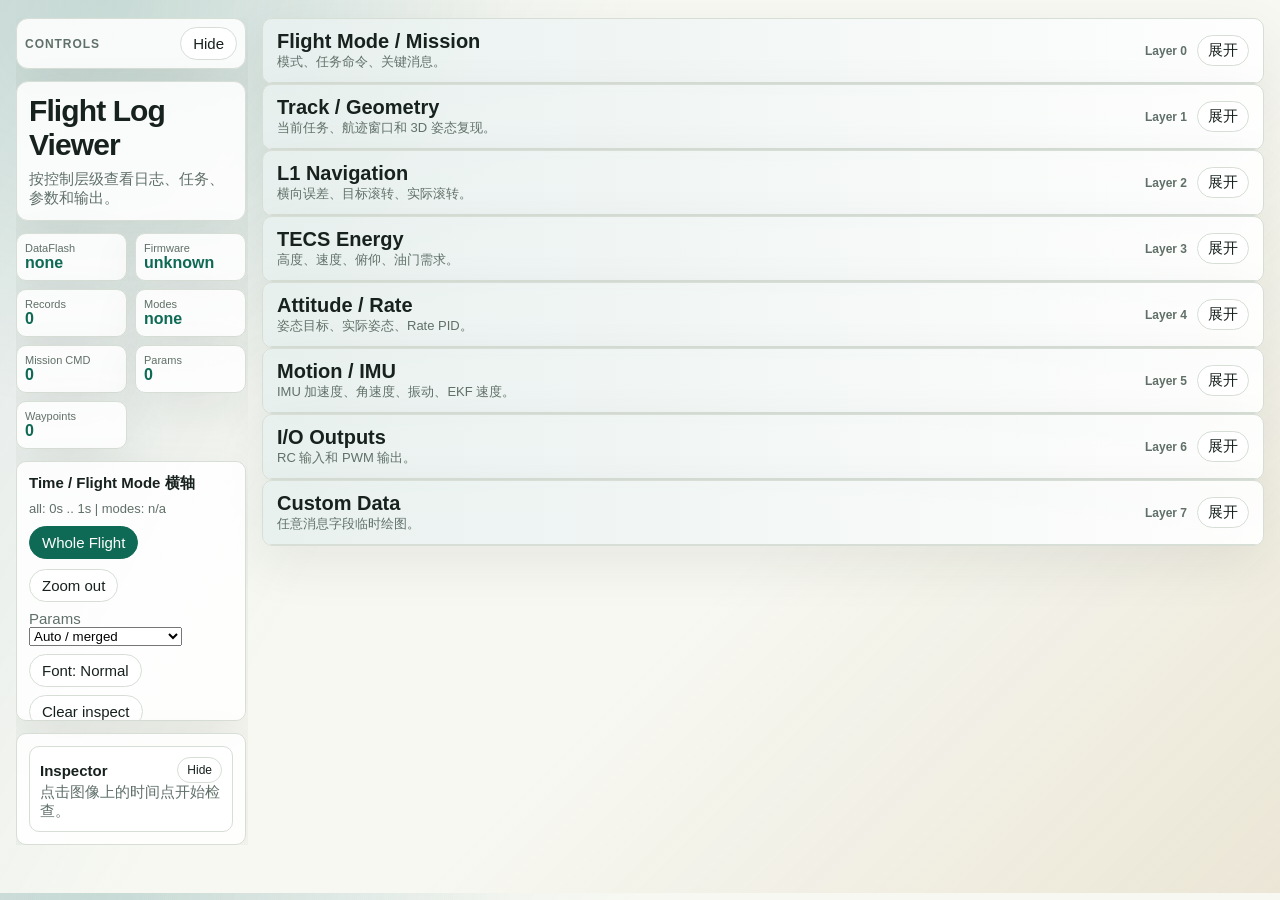
==== viewer/index.html @ e961ad8a "Add time-aware parameter sources" ====
<!doctype html>
<html lang="zh-CN">
  <head>
    <meta charset="utf-8" />
    <meta name="viewport" content="width=device-width, initial-scale=1" />
    <title>Flight Log Viewer</title>
    <style>
      :root {
        color-scheme: light dark;
        --ink: #17211d;
        --muted: #607068;
        --soft: #eef2ec;
        --paper: #f7f8f2;
        --panel: #ffffff;
        --line: #d7ded6;
        --green: #0f6a55;
        --blue: #246b93;
        --red: #a13d31;
        --gold: #9a6b16;
        --violet: #67509a;
        --shadow: 0 18px 52px rgba(23, 33, 29, 0.08);
        --canvas: #fbfcf8;
        --mode-text: #10211b;
        --mode-auto: rgba(245, 158, 11, 0.34);
        --mode-stabilize: rgba(36, 107, 147, 0.26);
        --mode-manual: rgba(161, 61, 49, 0.24);
        --mode-other: rgba(103, 80, 154, 0.22);
        --zero-line: rgba(161, 61, 49, 0.72);
        --mode-transition: rgba(23, 33, 29, 0.5);
        --custom-h-ref: rgba(154, 107, 22, 0.88);
        --custom-time-ref: rgba(36, 107, 147, 0.88);
        --inspector-time: rgba(18, 128, 106, 0.95);
      }

      * {
        box-sizing: border-box;
      }

      body {
        --font-scale: 1;
        margin: 0;
        background:
          radial-gradient(circle at 8% 0%, rgba(15, 106, 85, 0.14), transparent 28%),
          linear-gradient(120deg, rgba(36, 107, 147, 0.1), transparent 36%),
          linear-gradient(315deg, rgba(154, 107, 22, 0.13), transparent 40%),
          var(--paper);
        color: var(--ink);
        font-family: "Avenir Next", "Gill Sans", "Trebuchet MS", sans-serif;
        font-size: calc(15px * var(--font-scale));
      }

      body.font-compact {
        --font-scale: 0.9;
      }

      body.font-large {
        --font-scale: 1.14;
      }

      main {
        display: grid;
        gap: 14px;
        grid-template-columns: minmax(208px, 232px) minmax(0, 1fr);
        margin: 0 auto;
        max-width: 1500px;
        padding: 18px 16px 48px;
      }

      .control-panel {
        align-self: start;
        display: grid;
        gap: 12px;
        max-height: calc(100dvh - 36px);
        max-width: 232px;
        min-width: 0;
        overflow: auto;
        padding-right: 2px;
        position: sticky;
        scrollbar-width: thin;
        top: 18px;
        width: 100%;
      }

      .control-panel > *,
      .toolbar *,
      .inspector *,
      .metric * {
        min-width: 0;
        max-width: 100%;
      }

      .viewer-panel {
        min-width: 0;
      }

      main.controls-collapsed {
        grid-template-columns: 42px minmax(0, 1fr);
      }

      main.controls-collapsed .control-panel > :not(.control-strip) {
        display: none;
      }

      .control-strip {
        align-items: center;
        background: rgba(255, 255, 255, 0.88);
        border: 1px solid var(--line);
        border-radius: 12px;
        box-shadow: var(--shadow);
        display: flex;
        gap: 8px;
        justify-content: space-between;
        padding: 8px;
      }

      .control-title {
        color: var(--muted);
        font-size: calc(12px * var(--font-scale));
        font-weight: 700;
        letter-spacing: 0.08em;
        text-transform: uppercase;
        writing-mode: vertical-rl;
      }

      main:not(.controls-collapsed) .control-title {
        writing-mode: horizontal-tb;
      }

      header {
        background: rgba(255, 255, 255, 0.88);
        border: 1px solid var(--line);
        border-radius: 12px;
        box-shadow: var(--shadow);
        display: grid;
        gap: 8px;
        padding: 12px;
      }

      h1,
      h2,
      h3,
      p {
        margin: 0;
      }

      h1 {
        font-size: clamp(calc(21px * var(--font-scale)), 4vw, calc(30px * var(--font-scale)));
        letter-spacing: -0.03em;
      }

      h2 {
        font-size: calc(20px * var(--font-scale));
      }

      h3 {
        font-size: calc(15px * var(--font-scale));
      }

      p,
      td,
      th,
      li,
      label {
        color: var(--muted);
      }

      code {
        background: var(--soft);
        border-radius: 4px;
        padding: 2px 5px;
      }

      button {
        border: 1px solid var(--line);
        border-radius: 999px;
        background: #fff;
        color: var(--ink);
        cursor: pointer;
        font: inherit;
        padding: 7px 12px;
      }

      button.active {
        background: var(--green);
        border-color: var(--green);
        color: #fff;
      }

      .metrics {
        display: grid;
        gap: 8px;
        grid-template-columns: repeat(2, minmax(0, 1fr));
        margin: 0;
      }

      .metric {
        background: rgba(255, 255, 255, 0.88);
        border: 1px solid var(--line);
        border-radius: 10px;
        padding: 8px;
        box-shadow: var(--shadow);
      }

      .metric p {
        font-size: calc(11px * var(--font-scale));
      }

      .metric strong {
        display: block;
        color: var(--green);
        font-size: calc(16px * var(--font-scale));
        overflow: auto;
        scrollbar-width: thin;
        white-space: nowrap;
      }

      .notice,
      .toolbar,
      .inspector {
        background: rgba(255, 255, 255, 0.88);
        border: 1px solid var(--line);
        border-radius: 10px;
        box-shadow: var(--shadow);
        margin-bottom: 0;
        padding: 12px;
      }

      .toolbar {
        display: grid;
        gap: 10px;
      }

      .toolbar-row,
      .mode-buttons,
      .chart-actions {
        align-items: center;
        display: flex;
        flex-wrap: wrap;
        gap: 8px;
      }

      .range-text {
        color: var(--muted);
        font-size: calc(13px * var(--font-scale));
      }

      .layer {
        background: rgba(255, 255, 255, 0.92);
        border: 1px solid var(--line);
        border-radius: 10px;
        box-shadow: var(--shadow);
        margin-top: 0;
        overflow: hidden;
      }

      .layer-head {
        align-items: center;
        display: grid;
        gap: 10px;
        grid-template-columns: 1fr auto auto;
        padding: 11px 14px;
        border-bottom: 1px solid var(--line);
        background: linear-gradient(90deg, rgba(15, 106, 85, 0.09), rgba(255, 255, 255, 0));
      }

      .layer-head p {
        font-size: calc(13px * var(--font-scale));
        max-width: 820px;
      }

      .layer-index {
        color: var(--muted);
        font-size: calc(12px * var(--font-scale));
        font-weight: 700;
      }

      .layer-toggle {
        padding: 5px 10px;
      }

      .layer.collapsed .layer-body {
        display: none;
      }

      .layer-body {
        display: grid;
        grid-template-columns: minmax(0, 1.7fr) minmax(240px, 0.45fr);
        gap: 14px;
        padding: 14px;
      }

      .panel {
        min-width: 0;
      }

      .panel + .panel {
        border-left: 1px solid var(--line);
        padding-left: 14px;
      }

      .chart-shell {
        position: relative;
      }

      canvas {
        display: block;
        width: 100%;
        height: 380px;
        border: 1px solid var(--line);
        border-radius: 10px;
        background: var(--canvas);
        touch-action: none;
      }

      .small canvas {
        height: 310px;
      }

      #track-3d-chart {
        height: 460px;
      }

      .readout {
        background: rgba(255, 255, 255, 0.94);
        border: 1px solid var(--line);
        border-radius: 8px;
        bottom: 8px;
        box-shadow: 0 8px 24px rgba(23, 33, 29, 0.08);
        color: var(--ink);
        font-size: 12px;
        left: 8px;
        max-width: min(92%, 680px);
        padding: 7px 8px;
        position: absolute;
      }

      .readout:empty {
        display: none;
      }

      header,
      .toolbar,
      .metric,
      .notice,
      .note,
      .readout,
      .inspector-card,
      .layer-head,
      td,
      th {
        overflow: auto;
        scrollbar-width: thin;
      }

      header { max-height: 150px; }
      .toolbar { max-height: 260px; }
      .metric { max-height: 84px; }
      .note { max-height: 210px; }
      .layer-head { max-height: 130px; }
      .readout { max-height: 140px; }

      td,
      th {
        max-width: 220px;
        white-space: nowrap;
      }

      .legend {
        display: flex;
        flex-wrap: wrap;
        gap: 8px 14px;
        margin-top: 8px;
        font-size: calc(13px * var(--font-scale));
      }

      .chart-control-bar {
        align-items: center;
        display: flex;
        flex-wrap: wrap;
        gap: 8px;
        margin-top: 8px;
      }

      .chart-control-bar button,
      .custom-controls button,
      .custom-controls select,
      .track-controls button,
      .track-controls input,
      .track-controls select {
        font-size: 12px;
        padding: 5px 9px;
      }

      .track-controls input[type="range"] {
        padding-left: 0;
        padding-right: 0;
        width: 100%;
      }

      .custom-controls select,
      .track-controls select,
      .track-controls input[type="number"] {
        background: var(--panel);
        border: 1px solid var(--line);
        border-radius: 999px;
        color: var(--ink);
      }

      .mission-source-row label {
        align-items: center;
        display: inline-flex;
        gap: 5px;
        white-space: nowrap;
      }

      .mission-source-row input[type="number"] {
        width: 92px;
      }

      .table-scroll {
        border: 1px solid var(--line);
        border-radius: 8px;
        max-height: 330px;
        overflow: auto;
      }

      .table-scroll table {
        min-width: 100%;
      }

      .param-card {
        border: 1px solid var(--line);
        border-radius: 8px;
        display: grid;
        gap: 6px;
        max-height: 260px;
        overflow: auto;
        padding: 8px;
        scrollbar-width: thin;
      }

      .param-row {
        display: grid;
        gap: 4px;
        grid-template-columns: minmax(96px, 0.9fr) minmax(0, 1.1fr);
        min-width: 260px;
      }

      .param-row code,
      .param-row span {
        overflow: auto;
        scrollbar-width: thin;
        white-space: nowrap;
      }

      .custom-controls,
      .track-controls {
        display: grid;
        gap: 8px;
      }

      .track-controls {
        background: var(--soft);
        border: 1px solid var(--line);
        border-radius: 10px;
        box-shadow: var(--shadow);
        margin: 8px 0 12px;
        padding: 8px;
      }

      .track-quickbar {
        align-items: center;
        display: flex;
        flex-wrap: nowrap;
        gap: 6px;
        overflow: auto;
        scrollbar-width: thin;
      }

      .track-quickbar button,
      .track-quickbar select {
        flex: 0 0 auto;
      }

      .track-section,
      .track-details {
        background: var(--panel);
        border: 1px solid var(--line);
        border-radius: 9px;
        min-width: 0;
      }

      .track-section {
        display: grid;
        gap: 7px;
        padding: 8px;
      }

      .track-details {
        overflow: hidden;
      }

      .track-details summary {
        cursor: pointer;
        font-weight: 700;
        list-style-position: inside;
        overflow: auto;
        padding: 8px;
        scrollbar-width: thin;
        white-space: nowrap;
      }

      .track-details[open] summary {
        border-bottom: 1px solid var(--line);
      }

      .track-details-body {
        display: grid;
        gap: 7px;
        padding: 8px;
      }

      .track-section-title {
        align-items: baseline;
        display: flex;
        flex-wrap: wrap;
        gap: 8px;
        justify-content: space-between;
      }

      .track-section-title strong {
        color: var(--ink);
      }

      .track-button-row {
        display: flex;
        flex-wrap: nowrap;
        gap: 6px;
        max-height: 86px;
        overflow: auto;
        scrollbar-width: thin;
      }

      .track-slider-row {
        display: grid;
        gap: 5px;
      }

      .track-controls .mode-buttons,
      .track-controls .chart-actions {
        gap: 6px;
        max-height: 92px;
        overflow: auto;
        scrollbar-width: thin;
      }

      .inspector {
        display: grid;
        gap: 10px;
      }

      .inspector-card {
        border: 1px solid var(--line);
        border-radius: 10px;
        background: var(--panel);
        padding: 10px;
      }

      .inspector-head {
        align-items: center;
        display: flex;
        gap: 8px;
        justify-content: space-between;
      }

      .inspector-head h3,
      .inspector-card h3 {
        margin-bottom: 0;
      }

      .inspector-actions {
        align-items: center;
        display: flex;
        flex-wrap: wrap;
        gap: 6px;
      }

      .inspector-actions button {
        font-size: calc(12px * var(--font-scale));
        padding: 5px 9px;
      }

      .inspector-grid {
        display: grid;
        gap: 6px;
      }

      .kv-grid {
        display: grid;
        gap: 6px;
        grid-template-columns: repeat(2, minmax(0, 1fr));
        margin-top: 8px;
      }

      .kv {
        background: var(--soft);
        border-radius: 8px;
        padding: 7px;
      }

      .kv span {
        color: var(--muted);
        display: block;
        font-size: calc(11px * var(--font-scale));
      }

      .kv strong {
        color: var(--ink);
        display: block;
        overflow: auto;
        scrollbar-width: thin;
        text-overflow: clip;
        white-space: nowrap;
      }

      .track-3d-stage {
        position: relative;
      }

      .track-hud-overlay {
        background: transparent;
        border: 0;
        border-radius: 16px;
        height: calc(100% - 24px);
        max-width: 380px;
        min-height: 320px;
        pointer-events: none;
        position: absolute;
        right: 12px;
        top: 12px;
        width: min(38%, 380px);
        z-index: 3;
      }

      .track-hud-overlay.hidden {
        display: none;
      }

      .mission-status-strip {
        align-items: center;
        background: linear-gradient(135deg, rgba(15, 106, 85, 0.14), rgba(36, 107, 147, 0.11));
        border: 1px solid var(--line);
        border-radius: 10px;
        display: grid;
        gap: 8px;
        grid-template-columns: minmax(86px, auto) minmax(0, 1fr) minmax(120px, auto);
        margin: 12px 0 8px;
        overflow: auto;
        padding: 8px 10px;
        scrollbar-width: thin;
      }

      .mission-status-strip strong,
      .mission-status-strip span {
        overflow: auto;
        scrollbar-width: thin;
        white-space: nowrap;
      }

      .mission-status-strip .source {
        color: var(--muted);
        text-align: right;
      }

      .mission-status-strip.override {
        border-color: rgba(255, 77, 255, 0.55);
      }

      .inspector-row {
        align-items: start;
        border-top: 1px solid var(--line);
        display: grid;
        gap: 6px;
        grid-template-columns: minmax(82px, 0.9fr) minmax(0, 1.1fr);
        padding-top: 6px;
      }

      .inspector-row:first-child {
        border-top: 0;
        padding-top: 0;
      }

      .inspector-row small {
        color: var(--muted);
        grid-column: 1 / -1;
      }

      .mini-list {
        display: flex;
        flex-wrap: nowrap;
        gap: 5px;
        margin-top: 7px;
        overflow: auto;
        scrollbar-width: thin;
      }

      .mini-list code {
        font-size: calc(11px * var(--font-scale));
      }

      .inspector-collapsed .inspector-body {
        display: none;
      }

      .inspector-card.chain-collapsed .chain-body {
        display: none;
      }

      .chain-body {
        max-height: 360px;
        overflow: auto;
        padding-top: 8px;
        scrollbar-width: thin;
      }

      .inspector-row strong,
      .inspector-row span,
      .inspector-row small,
      .kv strong,
      .mini-list {
        overflow: auto;
        scrollbar-width: thin;
      }

      .inspector-row strong,
      .inspector-row span,
      .inspector-row small {
        white-space: nowrap;
      }

      .status-pill {
        border-radius: 999px;
        display: inline-block;
        font-size: 11px;
        font-weight: 700;
        margin-left: 4px;
        padding: 2px 6px;
        text-transform: uppercase;
      }

      .status-direct { background: rgba(15, 106, 85, 0.14); color: var(--green); }
      .status-derived { background: rgba(154, 107, 22, 0.18); color: var(--gold); }
      .status-missing { background: rgba(161, 61, 49, 0.14); color: var(--red); }

      .custom-controls label {
        display: grid;
        gap: 4px;
      }

      .wp-button {
        border-radius: 6px;
        padding: 4px 7px;
        text-align: left;
      }

      .wp-button.active {
        background: var(--gold);
        border-color: var(--gold);
        color: #1d1404;
      }

      .legend label {
        align-items: center;
        display: inline-flex;
        gap: 5px;
      }

      .swatch {
        border-radius: 2px;
        display: inline-block;
        height: 10px;
        width: 10px;
      }

      table {
        width: 100%;
        border-collapse: collapse;
        font-size: 13px;
      }

      th,
      td {
        border-bottom: 1px solid var(--line);
        padding: 7px 4px;
        text-align: left;
        vertical-align: top;
      }

      th {
        color: var(--ink);
      }

      .stack {
        display: grid;
        gap: 10px;
        align-content: start;
      }

      .note {
        background: var(--soft);
        border-radius: 8px;
        padding: 10px;
        font-size: 13px;
      }

      .error {
        color: var(--red);
        background: #fff4f0;
        border: 1px solid #e6beb5;
        border-radius: 8px;
        padding: 12px;
      }


      @media (prefers-color-scheme: dark) {
        :root {
          --ink: #edf4ef;
          --muted: #b7c6bd;
          --soft: #1d2a24;
          --paper: #0e1512;
          --panel: #121d18;
          --line: #32443b;
          --green: #44d0a8;
          --blue: #73c7f1;
          --red: #ff9387;
          --gold: #f2c36b;
          --violet: #c5b0ff;
          --shadow: 0 18px 52px rgba(0, 0, 0, 0.28);
          --canvas: #101914;
          --mode-text: #f7fff9;
          --mode-auto: rgba(245, 158, 11, 0.46);
          --mode-stabilize: rgba(56, 189, 248, 0.36);
          --mode-manual: rgba(248, 113, 113, 0.36);
          --mode-other: rgba(167, 139, 250, 0.34);
          --zero-line: rgba(255, 147, 135, 0.82);
          --mode-transition: rgba(247, 255, 249, 0.62);
          --custom-h-ref: rgba(242, 195, 107, 0.92);
          --custom-time-ref: rgba(115, 199, 241, 0.92);
          --inspector-time: rgba(68, 208, 168, 0.96);
        }

        body {
          background:
            radial-gradient(circle at 8% 0%, rgba(68, 208, 168, 0.14), transparent 28%),
            linear-gradient(120deg, rgba(115, 199, 241, 0.1), transparent 36%),
            linear-gradient(315deg, rgba(242, 195, 107, 0.12), transparent 40%),
            var(--paper);
        }

        header,
        .control-strip,
        .metric,
        .notice,
        .toolbar,
        .layer,
        .readout {
          background: rgba(18, 29, 24, 0.94);
        }

        button {
          background: #17241e;
          color: var(--ink);
        }
      }

      @media (max-width: 860px) {
        main {
          grid-template-columns: 1fr;
        }

        .control-panel {
          max-height: none;
          overflow: visible;
          position: static;
        }

        .layer-head,
        .layer-body {
          display: grid;
          grid-template-columns: 1fr;
        }

        .panel + .panel {
          border-left: 0;
          border-top: 1px solid var(--line);
          padding-left: 0;
          padding-top: 14px;
        }

        canvas {
          height: 320px;
        }
      }
    </style>
  </head>
  <body>
    <main>
      <aside class="control-panel">
        <div class="control-strip"><span class="control-title">Controls</span><button id="toggle-controls">Hide</button></div>
        <header>
          <h1>Flight Log Viewer</h1>
          <p>按控制层级查看日志、任务、参数和输出。</p>
        </header>
        <div class="metrics" id="metrics"></div>
        <div id="timeline-toolbar"></div>
        <div id="time-inspector"></div>
      </aside>
      <section class="viewer-panel">
        <div id="app"></div>
      </section>
    </main>

    <script src="js/track-camera.js"></script>
    <script src="js/track-hud.js"></script>
    <script>
      const colors = {
        green: "#0f6a55",
        blue: "#246b93",
        red: "#a13d31",
        gold: "#9a6b16",
        violet: "#67509a",
        gray: "#7b8780",
        teal: "#12806a",
      };

      const fmt = new Intl.NumberFormat("en-US", { maximumFractionDigits: 3 });
      const motionMessageNames = [
        "IMU", "IMU2", "IMU3", "ACC", "ACC2", "ACC3", "GYR", "GYR2", "GYR3", "VIBE", "RATE",
        "XKF0", "XKF1", "XKF2", "XKF3", "XKF4", "XKF5", "XKFD", "XKFM", "XKFS", "XKT", "XKTV", "XKV1", "XKV2", "XKY0", "XKY1",
        "NKF0", "NKF1", "NKF2", "NKF3", "NKF4", "NKF5",
      ];
      const missionMessageNames = ["CMD", "MAVC", "EV", "TERR", "ORGN"];
      const mavCmdNames = {
        16: "NAV_WAYPOINT",
        17: "NAV_LOITER_UNLIM",
        18: "NAV_LOITER_TURNS",
        19: "NAV_LOITER_TIME",
        20: "NAV_RETURN_TO_LAUNCH",
        21: "NAV_LAND",
        22: "NAV_TAKEOFF",
        82: "NAV_SPLINE_WAYPOINT",
        177: "DO_JUMP",
        178: "DO_CHANGE_SPEED",
        183: "DO_SET_SERVO",
        184: "DO_REPEAT_SERVO",
        189: "CONDITION_DISTANCE",
        201: "DO_SET_ROI",
        206: "DO_SET_CAM_TRIGG_DIST",
        600: "DO_SET_RESUME_REPEAT_DIST",
      };
      const state = {
        fullRange: { start: 0, end: 1 },
        range: { start: 0, end: 1 },
        activeMode: "all",
        hidden: {},
        hover: {},
        pinned: {},
        hRefs: {},
        timeRefs: [],
        highlightedWaypointIndex: null,
        trackPathMode: "window",
        trackModeFilter: "all",
        trackShowPath: true,
        trackShowWaypoints: true,
        trackMarkerScope: "window",
        trackMarkerTime: null,
        trackPlaying: false,
        trackPlaybackSpeed: 1,
        trackPlaybackLastMs: null,
        trackPlaybackFrame: null,
        trackHudVisible: true,
        missionSourceMode: "auto",
        missionOverrideStart: "",
        missionOverrideEnd: "",
        missionOverrideSeq: "",
        localMissionOverrideRules: [],
        inspectorTime: null,
        inspectorCollapsed: false,
        inspectorChainCollapsed: {},
        fontScale: "normal",
        parameterSourceMode: "auto",
        track3dView: { yaw: -0.72, pitch: -0.55, scale: null, panX: 0, panY: 0, userScaled: false },
        track3dOverheadLock: true,
        track3dViewMode: "free",
        track3dFixedView: { yaw: -0.72, pitch: -0.55 },
        track3dAircraftViewOffset: { yaw: 0, pitch: -0.55 },
        track3dTrackViewOffset: { yaw: 0, pitch: -0.55 },
        dragging: null,
        pinch: null,
        skipClick: null,
      };
      const charts = new Map();
      let modeData = { segments: [] };
      let missionSourceData = { sources: [] };
      let missionOverrideData = { rules: [] };
      let inspectorContext = null;

      async function loadJson(path) {
        const response = await fetch(path);
        if (!response.ok) throw new Error(`${path} not found`);
        return response.json();
      }

      async function loadJsonOptional(path) {
        try {
          return await loadJson(path);
        } catch (_error) {
          return null;
        }
      }

      function defaultSummary() {
        return {
          counts: { files: 0, parameters: 0, control_parameters: 0, waypoints: 0 },
          files: [],
          selected_files: { param: null, waypoints: null, bin_logs: [], tlogs: [], rlogs: [] },
          duplicate_groups: {},
          control_params: {},
          parameter_sets: {},
          dataflash_param_timeline: [],
          parameter_sources: {},
          waypoints: [],
        };
      }

      function withMessages(data, names) {
        const messages = {};
        for (const name of names) messages[name] = data?.messages?.[name] || [];
        return { source_file: data?.source_file || null, messages };
      }

      function defaultManifest() {
        return {
          source: { source_file: null, target_counts: {}, time_range: null },
          compatibility: { log_firmware: null, parser_schema: "not loaded", mode_map_source: "not loaded", explanation_source: "not loaded", notes: [] },
          groups: {},
        };
      }

      function extentBy(items, getter) {
        let min = Infinity;
        let max = -Infinity;
        let count = 0;
        for (const item of items) {
          const value = Number(getter(item));
          if (!finite(value)) continue;
          if (value < min) min = value;
          if (value > max) max = value;
          count += 1;
        }
        return count ? { min, max, count } : null;
      }

      function rangeFromLoadedGroups(groups) {
        let start = Infinity;
        let end = -Infinity;
        let count = 0;
        for (const group of groups) {
          for (const rows of Object.values(group.messages || {})) {
            for (const row of rows) {
              const time = Number(row.time_s);
              if (!finite(time)) continue;
              if (time < start) start = time;
              if (time > end) end = time;
              count += 1;
            }
          }
        }
        if (!count) return { start_s: 0, end_s: 1 };
        return start === end ? { start_s: start, end_s: start + 1 } : { start_s: start, end_s: end };
      }

      function metric(label, value) {
        return `<div class="metric"><p>${label}</p><strong title="${escapeHtml(value)}">${escapeHtml(value)}</strong></div>`;
      }

      function escapeHtml(value) {
        return String(value ?? "")
          .replaceAll("&", "&amp;")
          .replaceAll("<", "&lt;")
          .replaceAll(">", "&gt;")
          .replaceAll('"', "&quot;");
      }

      const layerParameterMap = {
        l1: [
          ["NAVL1_PERIOD", "turn scale"],
          ["NAVL1_DAMPING", "damping"],
          ["NAVL1_XTRACK_I", "xtrack I"],
          ["NAVL1_LIM_BANK", "bank limit"],
          ["ROLL_LIMIT_DEG", "roll cap"],
        ],
        tecs: [
          ["TECS_TIME_CONST", "response"],
          ["TECS_SPDWEIGHT", "speed/height"],
          ["TECS_RLL2THR", "turn throttle"],
          ["TECS_CLMB_MAX", "climb"],
          ["TECS_SINK_MIN", "sink min"],
          ["TECS_SINK_MAX", "sink max"],
          ["THR_MIN", "thr min"],
          ["THR_MAX", "thr max"],
          ["ARSPD_USE", "airspeed"],
        ],
        attitude: [
          ["RLL2SRV_TCONST", "roll time"],
          ["RLL2SRV_RMAX", "roll rate cap"],
          ["RLL2SRV_ANGLE_P", "roll angle P"],
          ["RLL_RATE_P", "roll P"],
          ["RLL_RATE_I", "roll I"],
          ["RLL_RATE_D", "roll D"],
          ["PTCH2SRV_TCONST", "pitch time"],
          ["PTCH_RATE_P", "pitch P"],
          ["PTCH_RATE_I", "pitch I"],
          ["PTCH_RATE_D", "pitch D"],
          ["SCALING_SPEED", "speed scale"],
        ],
        io: [
          ["SERVO1_FUNCTION", "C1 func"],
          ["SERVO2_FUNCTION", "C2 func"],
          ["SERVO3_FUNCTION", "C3 func"],
          ["SERVO4_FUNCTION", "C4 func"],
          ["SERVO1_TRIM", "C1 trim"],
          ["SERVO2_TRIM", "C2 trim"],
          ["SERVO3_TRIM", "C3 trim"],
          ["SERVO4_TRIM", "C4 trim"],
          ["RC1_TRIM", "RC1 trim"],
          ["RC2_TRIM", "RC2 trim"],
          ["RC3_TRIM", "RC3 trim"],
          ["RC4_TRIM", "RC4 trim"],
        ],
        motion: [
          ["INS_ACCEL_FILTER", "accel filter"],
          ["INS_GYRO_FILTER", "gyro filter"],
          ["INS_HNTCH_ENABLE", "harmonic notch"],
          ["INS_NOTCH_ENABLE", "notch"],
          ["EK3_ENABLE", "EKF3"],
          ["EK3_IMU_MASK", "IMU mask"],
          ["AHRS_EKF_TYPE", "AHRS EKF"],
        ],
      };

      const controlChains = [
        {
          title: "AUTO Mission -> L1 -> NavRoll",
          source: "AP_L1_Control::update_waypoint / nav_roll_cd; Plane::navigate; ModeAuto mission update",
          formula: "waypoint geometry + groundspeed + cross-track/bearing error -> lateral acceleration demand -> demanded roll (NavRoll)",
          params: ["NAVL1_PERIOD", "NAVL1_DAMPING", "NAVL1_XTRACK_I", "NAVL1_LIM_BANK", "ROLL_LIMIT_DEG", "STALL_PREVENTION"],
          values: [
            { label: "cross-track error", group: "navigation", message: "NTUN", field: "XT", unit: "m" },
            { label: "waypoint distance", group: "navigation", message: "NTUN", field: "Dist", unit: "m" },
            { label: "ground speed", group: "track", message: "GPS", field: "Spd", unit: "m/s" },
            { label: "demanded roll", group: "navigation", message: "CTUN", field: "NavRoll", unit: "deg" },
            { label: "actual roll", group: "attitude", message: "ATT", field: "Roll", unit: "deg" },
          ],
        },
        {
          title: "NavRoll -> Roll Attitude -> Rate PID",
          source: "Plane::stabilize_roll; AP_RollController / AP_FW_Controller",
          formula: "target roll -> attitude error -> target roll rate -> rate PID(P/I/D/FF) -> aileron demand",
          params: ["RLL2SRV_TCONST", "RLL2SRV_RMAX", "RLL2SRV_ANGLE_P", "RLL_RATE_P", "RLL_RATE_I", "RLL_RATE_D", "RLL_RATE_FF", "SCALING_SPEED"],
          values: [
            { label: "target roll", group: "attitude", message: "ATT", field: "DesRoll", unit: "deg" },
            { label: "actual roll", group: "attitude", message: "ATT", field: "Roll", unit: "deg" },
            { label: "roll error", derive: "att_roll_error", unit: "deg" },
            { label: "PIDR target", group: "pid", message: "PIDR", field: "Tar", unit: "deg/s" },
            { label: "PIDR actual", group: "pid", message: "PIDR", field: "Act", unit: "deg/s" },
            { label: "PIDR output", group: "pid", message: "PIDR", field: "Dmod" },
          ],
        },
        {
          title: "TECS Energy -> Pitch / Throttle",
          source: "AP_TECS::update_pitch_throttle; Plane TECS update path",
          formula: "height + speed energy errors -> throttle total-energy control and pitch energy-balance control",
          params: ["TECS_TIME_CONST", "TECS_SPDWEIGHT", "TECS_RLL2THR", "TECS_INTEG_GAIN", "TECS_CLMB_MAX", "TECS_SINK_MIN", "TECS_SINK_MAX", "TECS_PITCH_MAX", "TECS_PITCH_MIN", "PTCH_LIM_MAX_DEG", "PTCH_LIM_MIN_DEG", "THR_MIN", "THR_MAX", "ARSPD_USE", "ARSPD_FBW_MIN", "ARSPD_FBW_MAX"],
          values: [
            { label: "height demand", group: "tecs", message: "TECS", field: "hdem", unit: "m" },
            { label: "height", group: "tecs", message: "TECS", field: "h", unit: "m" },
            { label: "speed demand", group: "tecs", message: "TECS", field: "spdem", unit: "m/s" },
            { label: "speed", group: "tecs", message: "TECS", field: "sp", unit: "m/s" },
            { label: "throttle demand", group: "tecs", message: "TECS", field: "th" },
            { label: "pitch demand", group: "tecs", message: "TECS", field: "ph", unit: "deg" },
            { label: "airspeed", group: "tecs", message: "ARSP", field: "Airspeed", unit: "m/s" },
          ],
        },
        {
          title: "PID / Mixer -> RCOU / SERVO",
          source: "SRV_Channel output mixer and SERVO*_FUNCTION mapping",
          formula: "controller demands + trims/limits + servo function mapping -> PWM output channels",
          params: ["SERVO1_FUNCTION", "SERVO2_FUNCTION", "SERVO3_FUNCTION", "SERVO4_FUNCTION", "SERVO1_TRIM", "SERVO2_TRIM", "SERVO3_TRIM", "SERVO4_TRIM", "RC1_TRIM", "RC2_TRIM", "RC3_TRIM", "RC4_TRIM", "KFF_RDDRMIX"],
          values: [
            { label: "RC input C1", group: "io", message: "RCIN", field: "C1", unit: "us" },
            { label: "RC input C2", group: "io", message: "RCIN", field: "C2", unit: "us" },
            { label: "output C1", group: "io", message: "RCOU", field: "C1", unit: "us" },
            { label: "output C2", group: "io", message: "RCOU", field: "C2", unit: "us" },
            { label: "output C3", group: "io", message: "RCOU", field: "C3", unit: "us" },
            { label: "output C4", group: "io", message: "RCOU", field: "C4", unit: "us" },
          ],
        },
        {
          title: "IMU / VIBE / EKF -> Motion State",
          source: "AP_InertialSensor logging; EKF XKF* estimator state",
          formula: "raw/scaled IMU acceleration + gyro + estimator states -> attitude, velocity, vibration and health interpretation",
          params: ["INS_GYRO_FILTER", "INS_ACCEL_FILTER", "INS_HNTCH_ENABLE", "INS_NOTCH_ENABLE", "EK3_ENABLE", "EK3_IMU_MASK", "AHRS_EKF_TYPE", "VIBE_ENABLE"],
          values: [
            { label: "body accel X", group: "motion", message: "IMU", field: "AccX", unit: "m/s^2" },
            { label: "body accel Y", group: "motion", message: "IMU", field: "AccY", unit: "m/s^2" },
            { label: "body accel Z", group: "motion", message: "IMU", field: "AccZ", unit: "m/s^2" },
            { label: "accel magnitude", derive: "accel_magnitude", unit: "m/s^2" },
            { label: "gyro X", group: "motion", message: "IMU", field: "GyrX", unit: "rad/s" },
            { label: "vibration X", group: "motion", message: "VIBE", field: "VibeX" },
            { label: "EKF velocity north", group: "motion", message: "XKF1", field: "VN", unit: "m/s" },
            { label: "EKF velocity down", group: "motion", message: "XKF1", field: "VD", unit: "m/s" },
          ],
        },
      ];

      function statusPill(status) {
        return `<span class="status-pill status-${status}">${status}</span>`;
      }

      function findModeAt(time) {
        return (modeData.segments || []).find((segment) => time >= segment.start_s && time <= segment.end_s) || null;
      }

      function commandName(commandId) {
        const id = Number(commandId);
        return mavCmdNames[id] || `MAV_CMD_${finite(id) ? id : "?"}`;
      }

      function previousRow(rows, time) {
        if (!Array.isArray(rows) || !rows.length || !finite(time)) return null;
        let candidate = null;
        for (const row of rows) {
          const rowTime = Number(row.time_s);
          if (!finite(rowTime)) continue;
          if (rowTime <= time) candidate = row;
          else break;
        }
        return candidate;
      }

      function missionStorageKey() {
        return "flight-log-viewer:mission-overrides:v1";
      }

      function loadLocalMissionOverrides() {
        try {
          const raw = localStorage.getItem(missionStorageKey());
          if (!raw) return [];
          const parsed = JSON.parse(raw);
          return Array.isArray(parsed?.rules) ? parsed.rules : [];
        } catch (_error) {
          return [];
        }
      }

      function saveLocalMissionOverrides() {
        try {
          localStorage.setItem(missionStorageKey(), JSON.stringify({ schema_version: 1, rules: state.localMissionOverrideRules }));
        } catch (_error) {
          // Local storage can be unavailable in restricted browser modes; the in-memory rules still work.
        }
      }

      function missionSources() {
        return Array.isArray(missionSourceData?.sources) ? missionSourceData.sources : [];
      }

      function missionSourceById(sourceId) {
        return missionSources().find((source) => source.id === sourceId) || null;
      }

      function sourceHasItems(source) {
        return Array.isArray(source?.items) && source.items.length > 0;
      }

      function tlogRouteComplete(source) {
        if (!source || source.id !== "tlog_mission" || !sourceHasItems(source)) return false;
        if (!Array.isArray(source.events) || !source.events.length) return false;
        return source.quality?.route_complete !== false;
      }

      function autoMissionSource() {
        const sources = missionSources();
        const completeTlog = sources.find((source) => tlogRouteComplete(source));
        const onboard = sources.find((source) => source.id === "onboard_cmd" && sourceHasItems(source));
        const external = sources.find((source) => source.id === "external_wp" && sourceHasItems(source));
        const partialTlog = sources.find((source) => source.id === "tlog_mission" && sourceHasItems(source));
        return completeTlog || onboard || external || partialTlog || null;
      }

      function allMissionOverrideRules() {
        return [...(missionOverrideData?.rules || []), ...state.localMissionOverrideRules]
          .filter((rule) => finite(Number(rule.start_s)) && finite(Number(rule.end_s)) && Number(rule.end_s) >= Number(rule.start_s));
      }

      function missionOverrideAt(time) {
        if (!finite(time)) return null;
        const matches = allMissionOverrideRules().filter((rule) => time >= Number(rule.start_s) && time <= Number(rule.end_s));
        return matches.length ? matches[matches.length - 1] : null;
      }

      function selectedMissionSource(time = trackMarkerTime()) {
        const rule = missionOverrideAt(time);
        if (rule?.source_id) return missionSourceById(rule.source_id) || autoMissionSource();
        if (state.missionSourceMode && state.missionSourceMode !== "auto") return missionSourceById(state.missionSourceMode) || autoMissionSource();
        return autoMissionSource();
      }

      function missionVersionAt(source, time) {
        const versions = Array.isArray(source?.versions) ? source.versions : [];
        if (!versions.length || !finite(Number(time))) return null;
        let selected = null;
        for (const version of versions) {
          const start = Number(version.start_s);
          const end = finite(Number(version.end_s)) ? Number(version.end_s) : Infinity;
          if (finite(start) && time >= start && time < end) selected = version;
          if (finite(start) && start > time) break;
        }
        return selected || versions.find((version) => Array.isArray(version.items) && version.items.length) || null;
      }

      function missionItemsAt(source, time) {
        const version = missionVersionAt(source, time);
        return Array.isArray(version?.items) && version.items.length ? version.items : (source?.items || []);
      }

      function missionItemBySeq(source, seq, time = trackMarkerTime()) {
        if (!source || !finite(Number(seq))) return null;
        return missionItemsAt(source, time).find((item) => Number(item.seq) === Number(seq)) || null;
      }

      function previousMissionEvent(source, time) {
        const events = (source?.events || []).filter((event) => finite(Number(event.time_s))).sort((a, b) => Number(a.time_s) - Number(b.time_s));
        return previousRow(events, time);
      }

      function missionInfoAt(time) {
        const mode = findModeAt(time);
        const rule = missionOverrideAt(time);
        const source = selectedMissionSource(time);
        const sourceId = source?.id || "missing";
        const sourceLabel = source?.label || "missing";
        if (!mode || mode.name !== "AUTO") return { status: "missing", label: "not AUTO", detail: "mission inactive", source: sourceLabel, source_id: sourceId };
        if (!source) return { status: "missing", label: "no mission source", detail: "missing", source: "missing", source_id: "missing" };

        let seq = finite(Number(rule?.seq)) ? Number(rule.seq) : null;
        let event = null;
        if (seq === null) {
          event = previousMissionEvent(source, time);
          if (event && finite(Number(event.seq))) seq = Number(event.seq);
        }
        const item = seq === null ? null : missionItemBySeq(source, seq, time);
        const used = item || event;
        if (!used) {
          return {
            status: sourceHasItems(source) ? "derived" : "missing",
            label: `${sourceLabel}: seq unknown`,
            detail: rule ? `manual source override ${Number(rule.start_s).toFixed(1)}s..${Number(rule.end_s).toFixed(1)}s` : "no timed current item",
            source: sourceLabel,
            source_id: sourceId,
            seq: null,
          };
        }

        const command = used.command ?? used.CId;
        const commandLabel = used.command_name || commandName(command);
        const lat = used.lat ?? used.Lat;
        const lon = used.lon ?? used.Lng;
        const alt = used.alt ?? used.Alt;
        const age = event?.time_s !== undefined && finite(Number(event.time_s)) ? Math.max(0, time - Number(event.time_s)) : null;
        const target = validGeo(Number(lat), Number(lon)) ? `${fmt.format(lat)}, ${fmt.format(lon)}, ${fmt.format(alt)}m` : `alt ${fmt.format(alt)}`;
        const suffix = rule ? "manual override" : state.missionSourceMode !== "auto" ? "selected source" : "auto source";
        return {
          status: rule ? "direct" : event ? "direct" : "derived",
          label: `${commandLabel} #${finite(Number(seq)) ? Number(seq) : "?"}`,
          detail: `${target}${age !== null ? ` | age ${fmt.format(age)}s` : ""}`,
          planned: `${sourceLabel} | ${suffix}`,
          params: Array.isArray(used.params) ? used.params.map((value, index) => `P${index + 1}=${fmt.format(value)}`).join(" ") : "",
          source: sourceLabel,
          source_id: sourceId,
          seq,
          override: rule || null,
        };
      }

      function waypointRowFromMissionItem(item) {
        return {
          index: item.seq,
          current: item.current ?? 0,
          frame: item.frame ?? 0,
          command: item.command,
          command_name: item.command_name || commandName(item.command),
          param1: item.params?.[0] ?? 0,
          param2: item.params?.[1] ?? 0,
          param3: item.params?.[2] ?? 0,
          param4: item.params?.[3] ?? 0,
          lat: item.lat,
          lon: item.lon,
          alt: item.alt,
          autocontinue: item.autocontinue ?? 0,
        };
      }

      function activeMissionWaypointRows(time = trackMarkerTime()) {
        const source = selectedMissionSource(time);
        const rows = missionItemsAt(source, time).map(waypointRowFromMissionItem).filter((row) => validGeo(Number(row.lat), Number(row.lon)));
        return rows.length ? rows : (inspectorContext?.summary?.waypoints || []);
      }

      function currentNavigationSeq(time = trackMarkerTime()) {
        const info = missionInfoAt(time);
        const seq = Number(info.seq);
        return finite(seq) ? seq : null;
      }

      function trackWaypointPanelHtml(time = trackMarkerTime()) {
        const source = selectedMissionSource(time);
        const version = missionVersionAt(source, time);
        const currentSeq = currentNavigationSeq(time);
        const rows = activeMissionWaypointRows(time);
        const sourceLabel = source?.label || "summary waypoint fallback";
        const versionText = version ? `version ${fmt.format(version.start_s)}s${finite(Number(version.end_s)) ? ".." + fmt.format(version.end_s) + "s" : "..end"}` : "static route";
        return `<div id="track-waypoint-panel">
          <div class="note">${escapeHtml(sourceLabel)} | ${escapeHtml(versionText)} | current seq ${currentSeq === null ? "missing" : escapeHtml(currentSeq)}</div>
          <div class="table-scroll">${table(rows, [
            { key: "index", label: "#", html: (row) => `${Number(row.index) === currentSeq ? statusPill("direct") : ""}${escapeHtml(row.index ?? "")}` },
            { key: "command_name", label: "Command", html: (row) => `<button class="wp-button ${state.highlightedWaypointIndex === row.index ? "active" : ""}" data-wp-index="${row.index}">${escapeHtml(row.command_name)}</button>` },
            { key: "lat", label: "Lat", format: (value) => fmt.format(value) },
            { key: "lon", label: "Lon", format: (value) => fmt.format(value) },
            { key: "alt", label: "Alt", format: (value) => fmt.format(value) },
          ], null)}</div>
        </div>`;
      }

      function currentMissionDisplayTime() {
        return finite(state.inspectorTime) ? state.inspectorTime : trackMarkerTime();
      }

      function missionOverrideStartValue() {
        return state.missionOverrideStart === "" ? fmt.format(currentMissionDisplayTime()) : state.missionOverrideStart;
      }

      function missionOverrideEndValue() {
        const current = currentMissionDisplayTime();
        const fallback = state.range.end > current ? state.range.end : current;
        return state.missionOverrideEnd === "" ? fmt.format(fallback) : state.missionOverrideEnd;
      }

      function missionSourceOptionsHtml() {
        const options = [`<option value="auto" ${state.missionSourceMode === "auto" ? "selected" : ""}>Auto suggestion</option>`];
        for (const source of missionSources()) {
          const disabled = sourceHasItems(source) ? "" : " disabled";
          const selected = state.missionSourceMode === source.id ? " selected" : "";
          options.push(`<option value="${escapeHtml(source.id)}"${selected}${disabled}>${escapeHtml(source.label)} (${source.items?.length || 0})</option>`);
        }
        return options.join("");
      }

      function renderMissionTaskCard(time = currentMissionDisplayTime()) {
        const info = missionInfoAt(time);
        const rules = allMissionOverrideRules();
        const override = missionOverrideAt(time);
        return `<div class="mission-task-card">
          <div class="kv-grid">
            <div class="kv"><span>task time</span><strong>${fmt.format(time)}s</strong></div>
            <div class="kv"><span>source</span><strong>${escapeHtml(info.source || "missing")}</strong></div>
            <div class="kv"><span>current task</span><strong>${escapeHtml(info.label)} ${statusPill(info.status)}</strong></div>
            <div class="kv"><span>target</span><strong title="${escapeHtml(info.params || "")}">${escapeHtml(info.detail || "")}</strong></div>
          </div>
          <div class="track-button-row mission-source-row">
            <label>Source<select id="mission-source-mode">${missionSourceOptionsHtml()}</select></label>
            <label>Start<input id="mission-override-start" type="number" inputmode="decimal" step="0.1" value="${escapeHtml(missionOverrideStartValue())}"></label>
            <label>End<input id="mission-override-end" type="number" inputmode="decimal" step="0.1" value="${escapeHtml(missionOverrideEndValue())}"></label>
            <label>Seq<input id="mission-override-seq" type="number" inputmode="numeric" placeholder="optional" value="${escapeHtml(state.missionOverrideSeq)}"></label>
            <button id="mission-fill-window-override">填入当前窗口</button>
            <button id="mission-add-override">添加覆盖</button>
            <button id="mission-clear-local-overrides">清除本机覆盖</button>
          </div>
          <div class="note">${override ? `active override: ${fmt.format(override.start_s)}s..${fmt.format(override.end_s)}s source=${escapeHtml(override.source_id || "?")} seq=${escapeHtml(override.seq ?? "source only")}` : "no active manual override"} | local rules ${state.localMissionOverrideRules.length} | file rules ${(missionOverrideData?.rules || []).length}</div>
        </div>`;
      }

      function nearestRow(rows, time) {
        if (!Array.isArray(rows) || !rows.length || !finite(time)) return null;
        let lo = 0;
        let hi = rows.length - 1;
        while (lo < hi) {
          const mid = Math.floor((lo + hi) / 2);
          if (Number(rows[mid].time_s) < time) lo = mid + 1;
          else hi = mid;
        }
        const candidates = [rows[lo - 1], rows[lo], rows[lo + 1]].filter(Boolean);
        return candidates.reduce((best, row) => {
          const distance = Math.abs(Number(row.time_s) - time);
          return !best || distance < best.distance ? { row, distance } : best;
        }, null);
      }

      function sampleLoggedValue(spec, time) {
        const group = inspectorContext?.groups?.[spec.group];
        const rows = group?.messages?.[spec.message] || [];
        const nearest = nearestRow(rows, time);
        if (!nearest || !(spec.field in nearest.row)) {
          return { label: spec.label, status: "missing", value: "missing", source: `${spec.message}.${spec.field}` };
        }
        const value = Number(nearest.row[spec.field]);
        return {
          label: spec.label,
          status: "direct",
          value: finite(value) ? fmt.format(value) : escapeHtml(nearest.row[spec.field]),
          unit: spec.unit || "",
          source: `${spec.message}.${spec.field}`,
          delta: nearest.distance,
        };
      }

      function numericSample(group, message, field, time) {
        const result = sampleLoggedValue({ label: field, group, message, field }, time);
        if (result.status !== "direct") return null;
        return Number(result.value.replaceAll(",", ""));
      }

      function sampleDerivedValue(spec, time) {
        if (spec.derive === "att_roll_error") {
          const target = numericSample("attitude", "ATT", "DesRoll", time);
          const actual = numericSample("attitude", "ATT", "Roll", time);
          if (!finite(target) || !finite(actual)) return { label: spec.label, status: "missing", value: "missing", source: "ATT.DesRoll - ATT.Roll" };
          return { label: spec.label, status: "derived", value: fmt.format(target - actual), unit: spec.unit || "", source: "ATT.DesRoll - ATT.Roll" };
        }
        if (spec.derive === "accel_magnitude") {
          const x = numericSample("motion", "IMU", "AccX", time);
          const y = numericSample("motion", "IMU", "AccY", time);
          const z = numericSample("motion", "IMU", "AccZ", time);
          if (![x, y, z].every(finite)) return { label: spec.label, status: "missing", value: "missing", source: "sqrt(AccX^2 + AccY^2 + AccZ^2)" };
          return { label: spec.label, status: "derived", value: fmt.format(Math.hypot(x, y, z)), unit: spec.unit || "", source: "sqrt(AccX^2 + AccY^2 + AccZ^2)" };
        }
        return { label: spec.label, status: "missing", value: "missing", source: spec.derive || "derived" };
      }

      function sampleValue(spec, time) {
        return spec.derive ? sampleDerivedValue(spec, time) : sampleLoggedValue(spec, time);
      }

      function parameterSourceModes() {
        const summary = inspectorContext?.summary || {};
        const available = summary.parameter_sources?.available || {};
        return [
          ["auto", "Auto / merged", true],
          ["merged", "Merged", available.merged !== false],
          ["param_file", ".param file", !!available.param_file],
          ["dataflash_latest", "DataFlash latest", !!available.dataflash_latest],
          ["dataflash_time", "DataFlash time-aware", !!available.dataflash_time],
        ];
      }

      function parameterSourceOptionsHtml() {
        return parameterSourceModes()
          .map(([mode, label, enabled]) => `<option value="${mode}" ${state.parameterSourceMode === mode ? "selected" : ""}${enabled ? "" : " disabled"}>${label}</option>`)
          .join("");
      }

      function parameterResolveTime() {
        if (finite(state.inspectorTime)) return state.inspectorTime;
        if (finite(state.trackMarkerTime)) return trackMarkerTime();
        return state.range.end;
      }

      function selectedParameterSet() {
        const summary = inspectorContext?.summary || {};
        const sets = summary.parameter_sets || {};
        const mode = state.parameterSourceMode === "auto" ? "merged" : state.parameterSourceMode;
        if (mode === "dataflash_time") return sets.dataflash_latest || { params: summary.control_params || {}, control_params: summary.control_params || {}, label: "DataFlash time-aware" };
        return sets[mode] || sets.merged || { params: summary.control_params || {}, control_params: summary.control_params || {}, label: "legacy control params" };
      }

      function parameterSourceLabel() {
        if (state.parameterSourceMode === "dataflash_time") return "DataFlash time-aware";
        return selectedParameterSet().label || state.parameterSourceMode;
      }

      function updateParameterSourceText() {
        const node = document.querySelector("#param-source-text");
        if (!node) return;
        const summary = inspectorContext?.summary || {};
        const counts = summary.counts || {};
        const timeText = state.parameterSourceMode === "dataflash_time" ? ` | lookup time ${fmt.format(parameterResolveTime())}s` : "";
        node.textContent = `Parameter source: ${parameterSourceLabel()}${timeText} | file ${counts.file_parameters || 0} | DataFlash ${counts.dataflash_parameters || 0} (${counts.dataflash_parameter_records || 0} records)`;
      }

      function dataflashParamAt(name, time) {
        const timeline = inspectorContext?.summary?.dataflash_param_timeline || [];
        let best = null;
        for (const item of timeline) {
          if (item.name !== name) continue;
          const itemTime = Number(item.time_s);
          if (!finite(itemTime)) continue;
          if (finite(time) && itemTime <= time) best = item;
          else if (!finite(time) && !best) best = item;
          else if (finite(time) && itemTime > time) break;
        }
        return best;
      }

      function resolveParameter(name, time = parameterResolveTime()) {
        if (state.parameterSourceMode === "dataflash_time") {
          const timed = dataflashParamAt(name, time);
          if (timed) return { name, value: timed.value, source: "DataFlash time", time_s: timed.time_s, status: "direct" };
          return { name, value: "missing", source: "DataFlash time", time_s: null, status: "missing" };
        }
        const set = selectedParameterSet();
        const params = set.params || set.control_params || {};
        if (Object.prototype.hasOwnProperty.call(params, name)) {
          return { name, value: params[name], source: set.label || parameterSourceLabel(), time_s: null, status: "direct" };
        }
        return { name, value: "missing", source: set.label || parameterSourceLabel(), time_s: null, status: "missing" };
      }

      function parameterNamesForPrefix(prefix) {
        const names = new Set();
        const set = selectedParameterSet();
        for (const name of Object.keys(set.params || set.control_params || {})) {
          if (name.startsWith(prefix)) names.add(name);
        }
        if (state.parameterSourceMode === "dataflash_time") {
          for (const item of inspectorContext?.summary?.dataflash_param_timeline || []) {
            if (String(item.name || "").startsWith(prefix)) names.add(item.name);
          }
        }
        return [...names].sort();
      }

      function parameterMatches(names, time = parameterResolveTime()) {
        const found = [];
        for (const name of names) {
          if (name.endsWith("*")) {
            const prefix = name.slice(0, -1);
            for (const key of parameterNamesForPrefix(prefix)) found.push(resolveParameter(key, time));
          } else {
            const item = resolveParameter(name, time);
            if (item.status !== "missing") found.push(item);
          }
        }
        return found;
      }

      function parameterSourceMetaText(item) {
        const timeText = finite(Number(item.time_s)) ? ` @ ${fmt.format(item.time_s)}s` : "";
        return `${item.source || parameterSourceLabel()}${timeText}`;
      }

      function renderLayerParams(_summary, layerKey) {
        const rows = layerParameterMap[layerKey] || [];
        if (!rows.length) return "";
        const time = parameterResolveTime();
        const body = rows.map(([name, role]) => {
          const item = resolveParameter(name, time);
          const value = item.status === "missing" ? "missing" : item.value;
          const meta = parameterSourceMetaText(item);
          return `<div class="param-row"><code title="${escapeHtml(name)}">${escapeHtml(name)}</code><span title="${escapeHtml(role)} | ${escapeHtml(meta)}">${escapeHtml(value)} · ${escapeHtml(role)} · ${escapeHtml(meta)}</span></div>`;
        }).join("");
        return `<h3>Key params</h3><div class="param-card" data-layer-params="${escapeHtml(layerKey)}"><div class="note">Parameter source: ${escapeHtml(parameterSourceLabel())}${state.parameterSourceMode === "dataflash_time" ? ` | time ${fmt.format(time)}s` : ""}</div>${body}</div>`;
      }

      function updateLayerParamCards() {
        document.querySelectorAll("[data-layer-params]").forEach((node) => {
          const layerKey = node.dataset.layerParams;
          const html = renderLayerParams(inspectorContext?.summary || {}, layerKey);
          const wrapper = document.createElement("div");
          wrapper.innerHTML = html;
          const next = wrapper.querySelector("[data-layer-params]");
          if (next) node.replaceWith(next);
        });
      }

      function renderParameterList(names, time = parameterResolveTime()) {
        const matches = parameterMatches(names, time);
        if (!matches.length) return `<div class="mini-list">${statusPill("missing")}<code>${escapeHtml(parameterSourceLabel())}</code></div>`;
        return `<div class="mini-list">${matches.slice(0, 8).map((item) => {
          const meta = parameterSourceMetaText(item);
          return `<code title="${escapeHtml(item.name)} = ${escapeHtml(item.value)} | ${escapeHtml(meta)}">${escapeHtml(item.name)}=${escapeHtml(item.value)}</code>`;
        }).join("")}${matches.length > 8 ? `<code>+${matches.length - 8}</code>` : ""}</div>`;
      }

      function renderValueList(values, time) {
        return `<div class="inspector-grid">${values.map((spec) => {
          const item = sampleValue(spec, time);
          const delta = item.delta !== undefined ? `dt ${fmt.format(item.delta)}s` : item.source;
          return `<div class="inspector-row"><strong>${escapeHtml(item.label)} ${statusPill(item.status)}</strong><span>${escapeHtml(item.value)}${item.unit ? ` ${escapeHtml(item.unit)}` : ""}</span><small>${escapeHtml(delta)}</small></div>`;
        }).join("")}</div>`;
      }

      function inspectorToggleLabel() {
        return state.inspectorCollapsed ? "Show" : "Hide";
      }

      function inspectorChainKey(index) {
        return `chain-${index}`;
      }

      function inspectorChainToggleLabel(index) {
        return state.inspectorChainCollapsed[inspectorChainKey(index)] ? "Show" : "Hide";
      }

      function renderInspectorChain(chain, index, time) {
        const key = inspectorChainKey(index);
        const collapsed = state.inspectorChainCollapsed[key];
        return `<div class="inspector-card ${collapsed ? "chain-collapsed" : ""}">
          <div class="inspector-head"><h3>${escapeHtml(chain.title)}</h3><div class="inspector-actions"><button data-toggle-inspector-chain="${key}">${inspectorChainToggleLabel(index)}</button></div></div>
          <div class="chain-body">${renderValueList(chain.values, time)}${renderParameterList(chain.params, time)}</div>
        </div>`;
      }

      function bindInspectorButtons() {
        document.querySelectorAll("[data-toggle-inspector]").forEach((button) => {
          button.addEventListener("click", () => {
            state.inspectorCollapsed = !state.inspectorCollapsed;
            renderInspector();
          });
        });
        document.querySelectorAll("[data-toggle-inspector-chain]").forEach((button) => {
          button.addEventListener("click", () => {
            const key = button.dataset.toggleInspectorChain;
            state.inspectorChainCollapsed[key] = !state.inspectorChainCollapsed[key];
            renderInspector();
          });
        });
        document.querySelector("#clear-inspect-inline")?.addEventListener("click", clearInspect);
      }

      function fontScaleLabel() {
        if (state.fontScale === "compact") return "Font: Compact";
        if (state.fontScale === "large") return "Font: Large";
        return "Font: Normal";
      }

      function applyFontScale() {
        document.body.classList.toggle("font-compact", state.fontScale === "compact");
        document.body.classList.toggle("font-large", state.fontScale === "large");
        const button = document.querySelector("#font-scale");
        if (button) button.textContent = fontScaleLabel();
        renderAllCharts();
      }

      function cycleFontScale() {
        state.fontScale = state.fontScale === "normal" ? "large" : state.fontScale === "large" ? "compact" : "normal";
        applyFontScale();
      }

      function renderInspector() {
        const node = document.querySelector("#time-inspector");
        if (!node) return;
        if (!inspectorContext) {
          node.innerHTML = "";
          return;
        }
        const collapsedClass = state.inspectorCollapsed ? " inspector-collapsed" : "";
        const time = state.inspectorTime;
        if (!finite(time)) {
          node.innerHTML = `<div class="inspector${collapsedClass}"><div class="inspector-card"><div class="inspector-head"><h3>Inspector</h3><div class="inspector-actions"><button data-toggle-inspector>${inspectorToggleLabel()}</button></div></div><div class="inspector-body"><p>点击图像上的时间点开始检查。</p></div></div></div>`;
          bindInspectorButtons();
          return;
        }
        const mode = findModeAt(time);
        const mission = missionInfoAt(time);
        const modeText = mode ? `${mode.name} ${fmt.format(mode.start_s)}..${fmt.format(mode.end_s)}s` : "unknown";
        node.innerHTML = `<div class="inspector${collapsedClass}">
          <div class="inspector-card">
            <div class="inspector-head"><h3>Inspector</h3><div class="inspector-actions"><button data-toggle-inspector>${inspectorToggleLabel()}</button><button id="clear-inspect-inline">Clear inspect</button></div></div>
            <div class="inspector-body"><div class="kv-grid">
              <div class="kv"><span>time</span><strong>${fmt.format(time)}s</strong></div>
              <div class="kv"><span>mode</span><strong>${escapeHtml(modeText)}</strong></div>
              <div class="kv"><span>mission</span><strong>${escapeHtml(mission.label)} ${statusPill(mission.status)}</strong></div>
              <div class="kv"><span>mission source</span><strong>${escapeHtml(mission.source || "missing")}</strong></div>
              <div class="kv"><span>target</span><strong title="${escapeHtml(mission.params || "")}">${escapeHtml(mission.detail || "")}</strong></div>
              <div class="kv"><span>selection</span><strong>${escapeHtml(mission.planned || "missing")}</strong></div>
            </div></div>
          </div>
          <div class="inspector-body">${controlChains.map((chain, index) => renderInspectorChain(chain, index, time)).join("")}</div>
        </div>`;
        bindInspectorButtons();
      }

      function clearInspect() {
        state.inspectorTime = null;
        state.pinned = {};
        state.hover = {};
        renderInspector();
        renderAllCharts();
      }

      function setInspectorTime(time) {
        state.inspectorTime = time;
        renderInspector();
        renderAllCharts();
      }

      function table(rows, columns, limit = 12) {
        const visible = limit === null ? rows : rows.slice(0, limit);
        if (!visible.length) return `<p>No data.</p>`;
        const head = columns.map((column) => `<th>${column.label}</th>`).join("");
        const body = visible
          .map(
            (row) =>
              `<tr>${columns
                .map((column) => `<td>${column.html ? column.html(row) : escapeHtml(column.format ? column.format(row[column.key], row) : (row[column.key] ?? ""))}</td>`)
                .join("")}</tr>`,
          )
          .join("");
        return `<table><thead><tr>${head}</tr></thead><tbody>${body}</tbody></table>`;
      }

      function layer(index, title, description, chartHtml, sideHtml) {
        return `<section class="layer collapsed" data-layer="${index}">
          <div class="layer-head">
            <div><h2>${title}</h2><p>${description}</p></div>
            <div class="layer-index">Layer ${index}</div>
            <button class="layer-toggle" data-toggle-layer="${index}">展开</button>
          </div>
          <div class="layer-body">
            <div class="panel">${chartHtml}</div>
            <div class="panel stack">${sideHtml}</div>
          </div>
        </section>`;
      }

      function chartPanel(id, small = false) {
        return `<div class="chart-shell ${small ? "small" : ""}">
          <canvas id="${id}" data-chart="${id}"></canvas>
          <div class="readout" id="${id}-readout"></div>
        </div>
        <div class="chart-control-bar">
          <button data-scale-reset="${id}">Reset scale</button>
          <button data-scale-in="${id}">Scale +</button>
          <button data-scale-out="${id}">Scale -</button>
          <button data-href-clear="${id}">Clear Y refs</button>
        </div>
        <div class="legend" id="${id}-legend"></div>`;
      }

      function track3dPanel() {
        const id = "track-3d-chart";
        return `<div class="chart-shell track-3d-stage">
          <canvas id="${id}" data-chart="${id}"></canvas>
          <canvas id="track-hud-overlay" class="track-hud-overlay ${state.trackHudVisible ? "" : "hidden"}"></canvas>
          <div class="readout" id="${id}-readout"></div>
        </div>
        <div class="chart-control-bar">
          <button data-scale-reset="${id}">Reset 3D</button>
          <button data-scale-in="${id}">Scale +</button>
          <button data-scale-out="${id}">Scale -</button>
          <button data-href-clear="${id}">Clear Y refs</button>
        </div>
        <div class="legend" id="${id}-legend"></div>`;
      }

      function finite(value) {
        return Number.isFinite(value);
      }

      function series(rows, yKey, color, label, xKey = "time_s") {
        return {
          label,
          color,
          points: rows
            .map((row) => ({ x: Number(row[xKey]), y: Number(row[yKey]), row }))
            .filter((point) => finite(point.x) && finite(point.y)),
        };
      }

      function stats(rows, key) {
        const extent = extentBy(rows, (row) => row[key]);
        if (!extent) return "n/a";
        return `${fmt.format(extent.min)}..${fmt.format(extent.max)}`;
      }

      function modeName(row) {
        return row.name || `MODE_${row.mode_num ?? row.ModeNum ?? row.Mode}`;
      }

      function currentSegments() {
        return modeData.segments.filter((segment) => segment.end_s >= state.range.start && segment.start_s <= state.range.end);
      }

      function setRange(start, end, source = "custom") {
        const full = state.fullRange;
        const minWidth = Math.max((full.end - full.start) * 0.002, 0.25);
        let nextStart = Number(start);
        let nextEnd = Number(end);
        if (!finite(nextStart) || !finite(nextEnd) || nextEnd <= nextStart) return;
        if (nextEnd - nextStart < minWidth) {
          const mid = (nextStart + nextEnd) / 2;
          nextStart = mid - minWidth / 2;
          nextEnd = mid + minWidth / 2;
        }
        state.range = { start: nextStart, end: nextEnd };
        updateRangeText(source);
        renderAllCharts();
      }

      function focusMode(name) {
        state.activeMode = name;
        if (name === "all") {
          setRange(state.fullRange.start, state.fullRange.end, "all");
          renderModeButtons();
          return;
        }
        const segments = modeData.segments.filter((segment) => segment.name === name);
        if (!segments.length) return;
        const start = Math.min(...segments.map((segment) => segment.start_s));
        const end = Math.max(...segments.map((segment) => segment.end_s));
        setRange(start, end, name);
        renderModeButtons();
      }

      function updateRangeText(source) {
        const node = document.querySelector("#range-text");
        if (!node) return;
        const modes = [...new Set(currentSegments().map((segment) => segment.name))].join(" / ") || "n/a";
        node.textContent = `${source}: ${fmt.format(state.range.start)}s .. ${fmt.format(state.range.end)}s | modes: ${modes}`;
      }

      function renderModeButtons() {
        const holder = document.querySelector("#mode-buttons");
        if (!holder) return;
        const names = ["all", ...new Set(modeData.segments.map((segment) => segment.name))];
        holder.innerHTML = names
          .map((name) => `<button class="${state.activeMode === name ? "active" : ""}" data-mode="${name}">${name === "all" ? "Whole Flight" : name}</button>`)
          .join("");
        holder.querySelectorAll("button").forEach((button) => {
          button.addEventListener("click", () => focusMode(button.dataset.mode));
        });
      }

      function clamp(value, minValue, maxValue) {
        return Math.max(minValue, Math.min(maxValue, value));
      }

      function trackPathRange() {
        return state.trackPathMode === "full" ? state.fullRange : state.range;
      }

      function trackModeNames() {
        return ["all", ...new Set((modeData.segments || []).map((segment) => segment.name).filter(Boolean))];
      }

      function selectedTrackSegments(baseRange = trackPathRange()) {
        if (state.trackModeFilter === "all") return [{ start_s: baseRange.start, end_s: baseRange.end, name: "all" }];
        return (modeData.segments || [])
          .filter((segment) => segment.name === state.trackModeFilter && segment.end_s >= baseRange.start && segment.start_s <= baseRange.end)
          .map((segment) => ({ ...segment, start_s: Math.max(segment.start_s, baseRange.start), end_s: Math.min(segment.end_s, baseRange.end) }));
      }

      function trackTimeAllowed(time, baseRange = trackPathRange()) {
        if (!finite(time) || time < baseRange.start || time > baseRange.end) return false;
        if (state.trackModeFilter === "all") return true;
        return selectedTrackSegments(baseRange).some((segment) => time >= segment.start_s && time <= segment.end_s);
      }

      function filterTrackPoints(points, baseRange = trackPathRange()) {
        return points.filter((point) => point.kind === "pos" && trackTimeAllowed(point.time_s, baseRange));
      }

      function trackMarkerBounds() {
        const base = state.trackMarkerScope === "full" ? state.fullRange : state.range;
        const segments = selectedTrackSegments(base);
        if (state.trackModeFilter === "all" || !segments.length) return { start: base.start, end: base.end };
        return {
          start: Math.min(...segments.map((segment) => segment.start_s)),
          end: Math.max(...segments.map((segment) => segment.end_s)),
        };
      }

      function trackMarkerTime() {
        const bounds = trackMarkerBounds();
        const fallback = finite(state.range.end) ? state.range.end : bounds.start;
        const value = finite(state.trackMarkerTime) ? state.trackMarkerTime : fallback;
        return clamp(value, bounds.start, bounds.end);
      }

      function syncTrackInspector(time) {
        state.inspectorTime = time;
        renderInspector();
      }

      function setTrackMarkerTime(time, syncInspector = true) {
        const bounds = trackMarkerBounds();
        state.trackMarkerTime = clamp(Number(time), bounds.start, bounds.end);
        if (syncInspector) syncTrackInspector(state.trackMarkerTime);
        updateTrackControls();
        renderAllCharts();
      }

      function stopTrackPlayback() {
        state.trackPlaying = false;
        state.trackPlaybackLastMs = null;
        if (state.trackPlaybackFrame) cancelAnimationFrame(state.trackPlaybackFrame);
        state.trackPlaybackFrame = null;
        updateTrackControls();
      }

      function trackPlaybackStep(nowMs) {
        if (!state.trackPlaying) return;
        const bounds = trackMarkerBounds();
        const last = state.trackPlaybackLastMs ?? nowMs;
        const dt = Math.max(0, (nowMs - last) / 1000) * state.trackPlaybackSpeed;
        state.trackPlaybackLastMs = nowMs;
        const next = trackMarkerTime() + dt;
        if (next >= bounds.end) {
          state.trackMarkerTime = bounds.end;
          syncTrackInspector(state.trackMarkerTime);
          state.trackPlaying = false;
          state.trackPlaybackLastMs = null;
          state.trackPlaybackFrame = null;
          updateTrackControls();
          renderAllCharts();
          return;
        }
        state.trackMarkerTime = next;
        syncTrackInspector(state.trackMarkerTime);
        updateTrackControls();
        renderAllCharts();
        state.trackPlaybackFrame = requestAnimationFrame(trackPlaybackStep);
      }

      function startTrackPlayback() {
        const bounds = trackMarkerBounds();
        if (trackMarkerTime() >= bounds.end) state.trackMarkerTime = bounds.start;
        state.trackPlaying = true;
        state.trackPlaybackLastMs = null;
        if (state.trackPlaybackFrame) cancelAnimationFrame(state.trackPlaybackFrame);
        state.trackPlaybackFrame = requestAnimationFrame(trackPlaybackStep);
        updateTrackControls();
      }

      function toggleTrackPlayback() {
        if (state.trackPlaying) stopTrackPlayback();
        else startTrackPlayback();
      }

      function missionStatusStripHtml() {
        const time = currentMissionDisplayTime();
        const mode = findModeAt(time);
        const mission = missionInfoAt(time);
        const modeText = mode ? `${mode.name} ${fmt.format(mode.start_s)}..${fmt.format(mode.end_s)}s` : "mode missing";
        const taskText = `${mission.label || "mission missing"}${mission.detail ? " | " + mission.detail : ""}`;
        const sourceText = `${mission.source || "source missing"}${mission.override ? " | override" : ""}`;
        return `<div class="mission-status-strip ${mission.override ? "override" : ""}">
          <strong title="${escapeHtml(modeText)}">${escapeHtml(mode?.name || "MODE ?")}</strong>
          <span title="${escapeHtml(taskText)}">${escapeHtml(taskText)} ${statusPill(mission.status)}</span>
          <span class="source" title="${escapeHtml(sourceText)}">${escapeHtml(sourceText)}</span>
        </div>`;
      }

      function trackControlsHtml() {
        const bounds = trackMarkerBounds();
        const span = Math.max(bounds.end - bounds.start, 1);
        const step = Math.max(span / 1200, 0.02);
        const modeButtons = trackModeNames().map((name) => `<button class="${state.trackModeFilter === name ? "active" : ""}" data-track-mode-filter="${escapeHtml(name)}">${name === "all" ? "All modes" : escapeHtml(name)}</button>`).join("");
        const bothVisible = state.trackShowPath && state.trackShowWaypoints;
        const cameraModes = [
          ["free", "自由视角"],
          ["fixed-los", "固定视线跟随"],
          ["aircraft-relative", "飞机相对跟随"],
          ["track-vector", "航迹方向跟随"],
        ].map(([mode, label]) => `<button class="${state.track3dViewMode === mode ? "active" : ""}" data-track-camera-mode="${mode}">${label}</button>`).join("");
        return `<div class="track-controls">
          <div class="track-quickbar">
            <button id="track-hud-toggle" class="${state.trackHudVisible ? "active" : ""}">${state.trackHudVisible ? "隐藏 HUD" : "显示 HUD"}</button>
            <button class="${state.trackShowPath ? "active" : ""}" data-track-visible="path">航迹 ${state.trackShowPath ? "显示" : "隐藏"}</button>
            <button class="${state.trackShowWaypoints ? "active" : ""}" data-track-visible="waypoints">Waypoint ${state.trackShowWaypoints ? "显示" : "隐藏"}</button>
            <button class="${bothVisible ? "active" : ""}" data-track-visible="both">${bothVisible ? "隐藏航迹+Waypoint" : "显示航迹+Waypoint"}</button>
            <button id="track-play-toggle">${state.trackPlaying ? "Pause" : "Play"}</button>
            <button id="track-marker-inspect">Marker=Inspect</button>
            <button id="track-marker-path-end">Marker=Path end</button>
          </div>
          <details class="track-details" open>
            <summary>Plane marker / playback</summary>
            <div class="track-details-body">
              <div class="track-section-title"><strong>Plane marker</strong><span class="range-text" id="track-marker-text"></span></div>
              <div class="track-button-row">
                <button class="${state.trackMarkerScope === "window" ? "active" : ""}" data-track-marker-scope="window">Marker range: window</button>
                <button class="${state.trackMarkerScope === "full" ? "active" : ""}" data-track-marker-scope="full">Marker range: full</button>
                ${[0.25, 0.5, 1, 2, 4, 8].map((speed) => `<button class="${state.trackPlaybackSpeed === speed ? "active" : ""}" data-track-speed="${speed}">${speed}x</button>`).join("")}
              </div>
              <label class="track-slider-row">Plane time<input id="track-marker-time" type="range" min="${bounds.start}" max="${bounds.end}" step="${step}" value="${trackMarkerTime()}"></label>
            </div>
          </details>
          <details class="track-details">
            <summary>Path / flight mode filters</summary>
            <div class="track-details-body">
              <div class="track-section-title"><strong>Path display</strong><span class="range-text" id="track-path-text"></span></div>
              <div class="track-button-row">
                <button class="${state.trackPathMode === "window" ? "active" : ""}" data-track-path-mode="window">显示当前窗口航迹</button>
                <button class="${state.trackPathMode === "full" ? "active" : ""}" data-track-path-mode="full">显示全程航迹</button>
              </div>
              <div class="track-button-row">${modeButtons}</div>
            </div>
          </details>
          <details class="track-details">
            <summary>Mission source / override</summary>
            <div class="track-details-body">${renderMissionTaskCard()}</div>
          </details>
          <details class="track-details">
            <summary>3D camera</summary>
            <div class="track-details-body">
              <div class="track-section-title"><strong>3D camera</strong><span class="range-text" id="track-3d-view-text"></span></div>
              <div class="track-button-row">${cameraModes}</div>
              <div class="track-button-row">
                <button class="${state.track3dOverheadLock ? "active" : ""}" data-track-3d-lock-toggle>俯瞰限制 ${state.track3dOverheadLock ? "开" : "关"}</button>
              </div>
            </div>
          </details>
        </div>`;
      }

      function updateTrackControls() {
        const bounds = trackMarkerBounds();
        const marker = trackMarkerTime();
        const slider = document.querySelector("#track-marker-time");
        if (slider) {
          slider.min = bounds.start;
          slider.max = bounds.end;
          slider.step = Math.max((bounds.end - bounds.start) / 1200, 0.02);
          if (document.activeElement !== slider) slider.value = marker;
        }
        const markerText = document.querySelector("#track-marker-text");
        if (markerText) markerText.textContent = `${fmt.format(marker)}s | ${fmt.format(bounds.start)}s..${fmt.format(bounds.end)}s`;
        const pathRange = trackPathRange();
        const pathText = document.querySelector("#track-path-text");
        if (pathText) pathText.textContent = `${state.trackPathMode === "full" ? "Full" : "Window"}: ${fmt.format(pathRange.start)}s..${fmt.format(pathRange.end)}s | ${state.trackModeFilter === "all" ? "all modes" : state.trackModeFilter}`;
        document.querySelectorAll("[data-track-path-mode]").forEach((button) => {
          button.classList.toggle("active", button.dataset.trackPathMode === state.trackPathMode);
        });
        document.querySelectorAll("[data-track-mode-filter]").forEach((button) => {
          button.classList.toggle("active", button.dataset.trackModeFilter === state.trackModeFilter);
        });
        document.querySelectorAll("[data-track-visible]").forEach((button) => {
          if (button.dataset.trackVisible === "path") {
            button.classList.toggle("active", state.trackShowPath);
            button.textContent = `航迹 ${state.trackShowPath ? "显示" : "隐藏"}`;
          } else if (button.dataset.trackVisible === "waypoints") {
            button.classList.toggle("active", state.trackShowWaypoints);
            button.textContent = `Waypoint ${state.trackShowWaypoints ? "显示" : "隐藏"}`;
          } else if (button.dataset.trackVisible === "both") {
            button.classList.toggle("active", state.trackShowPath && state.trackShowWaypoints);
            button.textContent = state.trackShowPath && state.trackShowWaypoints ? "一键隐藏航迹+Waypoint" : "一键显示航迹+Waypoint";
          }
        });
        document.querySelectorAll("[data-track-marker-scope]").forEach((button) => {
          button.classList.toggle("active", button.dataset.trackMarkerScope === state.trackMarkerScope);
        });
        document.querySelectorAll("[data-track-speed]").forEach((button) => {
          button.classList.toggle("active", Number(button.dataset.trackSpeed) === state.trackPlaybackSpeed);
        });
        const playButton = document.querySelector("#track-play-toggle");
        if (playButton) {
          playButton.textContent = state.trackPlaying ? "Pause" : "Play";
          playButton.classList.toggle("active", state.trackPlaying);
        }
        const hudButton = document.querySelector("#track-hud-toggle");
        if (hudButton) {
          hudButton.textContent = state.trackHudVisible ? "隐藏 HUD" : "显示 HUD";
          hudButton.classList.toggle("active", state.trackHudVisible);
        }
        const missionStrip = document.querySelector(".mission-status-strip");
        if (missionStrip) missionStrip.outerHTML = missionStatusStripHtml();
        const waypointPanel = document.querySelector("#track-waypoint-panel");
        if (waypointPanel) {
          waypointPanel.outerHTML = trackWaypointPanelHtml();
          bindWaypointButtons();
        }
        const missionTask = document.querySelector(".mission-task-card");
        if (missionTask) missionTask.outerHTML = renderMissionTaskCard();
        const sourceSelect = document.querySelector("#mission-source-mode");
        if (sourceSelect && document.activeElement !== sourceSelect) sourceSelect.value = state.missionSourceMode;
        const startInput = document.querySelector("#mission-override-start");
        if (startInput && document.activeElement !== startInput) startInput.value = missionOverrideStartValue();
        const endInput = document.querySelector("#mission-override-end");
        if (endInput && document.activeElement !== endInput) endInput.value = missionOverrideEndValue();
        const seqInput = document.querySelector("#mission-override-seq");
        if (seqInput && document.activeElement !== seqInput) seqInput.value = state.missionOverrideSeq;
        const viewText = document.querySelector("#track-3d-view-text");
        if (viewText) viewText.textContent = `${track3dViewModeLabel(state.track3dViewMode)} | ${state.track3dOverheadLock ? "locked overhead" : "free pitch"}`;
        document.querySelectorAll("[data-track-camera-mode]").forEach((button) => {
          button.classList.toggle("active", button.dataset.trackCameraMode === state.track3dViewMode);
        });
        document.querySelectorAll("[data-track-3d-lock-toggle]").forEach((button) => {
          button.classList.toggle("active", state.track3dOverheadLock);
          button.textContent = `俯瞰限制 ${state.track3dOverheadLock ? "开" : "关"}`;
        });
      }

      function bindTrackControls() {
        const controls = document.querySelector(".track-controls");
        if (!controls || controls.dataset.bound === "true") return;
        controls.dataset.bound = "true";

        controls.addEventListener("click", (event) => {
          const button = event.target.closest("button");
          if (!button || !controls.contains(button)) return;

          if (button.id === "track-hud-toggle") {
            state.trackHudVisible = !state.trackHudVisible;
            updateTrackControls();
            updateTrackHud();
            return;
          }

          if (button.dataset.trackPathMode) {
            stopTrackPlayback();
            state.trackPathMode = button.dataset.trackPathMode;
            updateTrackControls();
            renderAllCharts();
            return;
          }

          if (button.dataset.trackModeFilter) {
            stopTrackPlayback();
            state.trackModeFilter = button.dataset.trackModeFilter;
            setTrackMarkerTime(trackMarkerTime());
            return;
          }

          if (button.dataset.trackVisible) {
            const target = button.dataset.trackVisible;
            if (target === "path") state.trackShowPath = !state.trackShowPath;
            else if (target === "waypoints") state.trackShowWaypoints = !state.trackShowWaypoints;
            else if (target === "both") {
              const showBoth = !(state.trackShowPath && state.trackShowWaypoints);
              state.trackShowPath = showBoth;
              state.trackShowWaypoints = showBoth;
            }
            renderAllCharts();
            return;
          }

          if (button.dataset.trackMarkerScope) {
            stopTrackPlayback();
            state.trackMarkerScope = button.dataset.trackMarkerScope;
            setTrackMarkerTime(trackMarkerTime());
            return;
          }

          if (button.dataset.trackSpeed) {
            state.trackPlaybackSpeed = Number(button.dataset.trackSpeed) || 1;
            updateTrackControls();
            return;
          }

          if (button.dataset.trackCameraMode) {
            setTrack3dViewMode(button.dataset.trackCameraMode);
            return;
          }

          if (button.hasAttribute("data-track-3d-lock-toggle")) {
            state.track3dOverheadLock = !state.track3dOverheadLock;
            for (const config of charts.values()) {
              if (config.type === "track3d" && config.view) {
                config.view.pitch = constrainTrack3dPitch(config.view.pitch);
                if (state.track3dOverheadLock) config.view.pitch = snapLockedTrack3dPitch(config.view.pitch);
              }
            }
            state.track3dView.pitch = constrainTrack3dPitch(state.track3dView.pitch);
            if (state.track3dOverheadLock) state.track3dView.pitch = snapLockedTrack3dPitch(state.track3dView.pitch);
            renderAllCharts();
            return;
          }

          if (button.id === "mission-fill-window-override") {
            state.missionOverrideStart = fmt.format(state.range.start);
            state.missionOverrideEnd = fmt.format(state.range.end);
            updateTrackControls();
            return;
          }

          if (button.id === "mission-add-override") {
            const current = currentMissionDisplayTime();
            const startValue = Number(state.missionOverrideStart === "" ? current : state.missionOverrideStart);
            const endValue = Number(state.missionOverrideEnd === "" ? current : state.missionOverrideEnd);
            const start = Math.min(startValue, endValue);
            const end = Math.max(startValue, endValue);
            const source = selectedMissionSource(start) || autoMissionSource();
            if (source && finite(start) && finite(end)) {
              const seqValue = Number(state.missionOverrideSeq);
              state.localMissionOverrideRules.push({
                start_s: start,
                end_s: end,
                source_id: source.id,
                seq: finite(seqValue) ? seqValue : null,
                label: "viewer local override",
              });
              saveLocalMissionOverrides();
              renderAllCharts();
            }
            return;
          }

          if (button.id === "mission-clear-local-overrides") {
            state.localMissionOverrideRules = [];
            saveLocalMissionOverrides();
            renderAllCharts();
            return;
          }

          if (button.id === "track-play-toggle") {
            toggleTrackPlayback();
            return;
          }

          if (button.id === "track-marker-path-end") {
            stopTrackPlayback();
            setTrackMarkerTime(trackMarkerBounds().end);
            return;
          }

          if (button.id === "track-marker-inspect" && finite(state.inspectorTime)) {
            stopTrackPlayback();
            setTrackMarkerTime(state.inspectorTime);
          }
        });

        controls.addEventListener("change", (event) => {
          if (event.target?.id === "mission-source-mode") {
            state.missionSourceMode = event.target.value || "auto";
            for (const config of charts.values()) {
              if (config.type === "track" || config.type === "track3d") {
                config.projected = null;
                config.projected3d = null;
                config.routeSourceKey = null;
              }
            }
            renderAllCharts();
          }
        });

        controls.addEventListener("input", (event) => {
          if (event.target?.id === "track-marker-time") {
            stopTrackPlayback();
            setTrackMarkerTime(event.target.value);
          } else if (event.target?.id === "mission-override-start") {
            state.missionOverrideStart = event.target.value;
          } else if (event.target?.id === "mission-override-end") {
            state.missionOverrideEnd = event.target.value;
          } else if (event.target?.id === "mission-override-seq") {
            state.missionOverrideSeq = event.target.value;
          }
        });

        updateTrackControls();
      }

      function numericFrom(row, keys) {
        for (const key of keys) {
          const value = Number(row?.[key]);
          if (finite(value)) return value;
        }
        return null;
      }

      function updateTrackHud() {
        const canvas = document.querySelector("#track-hud-overlay");
        if (!canvas) return;
        canvas.classList.toggle("hidden", !state.trackHudVisible);
        const toggle = document.querySelector("#track-hud-toggle");
        if (toggle) {
          toggle.textContent = state.trackHudVisible ? "隐藏 HUD" : "显示 HUD";
          toggle.classList.toggle("active", state.trackHudVisible);
        }
        if (!state.trackHudVisible) return;
        const trackConfig = charts.get("track-chart");
        const track3dConfig = charts.get("track-3d-chart");
        if (!trackConfig && !track3dConfig) return;
        const time = trackMarkerTime();
        const posSample = nearestRow(trackConfig?.posRows || track3dConfig?.posRows || [], time);
        const gpsSample = nearestRow(trackConfig?.gpsRows || track3dConfig?.gpsRows || [], time);
        const airSample = nearestRow(trackConfig?.arspRows || track3dConfig?.arspRows || [], time);
        const tecsSample = nearestRow(trackConfig?.tecsRows || track3dConfig?.tecsRows || [], time);
        const navSample = nearestRow(trackConfig?.navRows || track3dConfig?.navRows || [], time);
        const ntunSample = nearestRow(trackConfig?.ntunRows || track3dConfig?.ntunRows || [], time);
        const attSample = nearestRow(track3dConfig?.attitudeRows || trackConfig?.attitudeRows || [], time);
        const pos = posSample?.row || {};
        const gps = gpsSample?.row || {};
        const air = airSample?.row || {};
        const tecs = tecsSample?.row || {};
        const nav = navSample?.row || {};
        const ntun = ntunSample?.row || {};
        const att = attSample?.row || {};
        const mode = findModeAt(time);
        const mission = missionInfoAt(time);
        window.TrackHud?.draw(canvas, {
          modeName: mode?.name || "unknown",
          mission,
          roll: numericFrom(att, ["Roll"]),
          pitch: numericFrom(att, ["Pitch"]),
          heading: numericFrom(att, ["Yaw"]) ?? numericFrom(gps, ["GCrs", "Yaw"]),
          targetHeading: numericFrom(att, ["DesYaw"]),
          altitude: numericFrom(pos, ["RelHomeAlt", "Alt", "RelOriginAlt"]),
          targetAltitude: numericFrom(tecs, ["hdem"]),
          groundSpeed: numericFrom(gps, ["Spd"]),
          airSpeed: numericFrom(air, ["Airspeed"]),
          targetSpeed: numericFrom(tecs, ["spdem"]),
          desRoll: numericFrom(att, ["DesRoll"]),
          desPitch: numericFrom(att, ["DesPitch"]),
          navRoll: numericFrom(nav, ["NavRoll"]),
          navPitch: numericFrom(nav, ["NavPitch"]),
          navHeading: numericFrom(ntun, ["NavBrg", "TBrg"]),
        });
      }

      function renderToolbar() {
        document.querySelector("#timeline-toolbar").innerHTML = `<div class="toolbar">
          <div class="toolbar-row"><strong>Time / Flight Mode 横轴</strong><span class="range-text" id="range-text"></span></div>
          <div class="mode-buttons" id="mode-buttons"></div>
          <div class="chart-actions">
            <button id="zoom-out">Zoom out</button>
            <label>Params<select id="param-source-mode">${parameterSourceOptionsHtml()}</select></label>
            <button id="font-scale">Font: Normal</button>
            <button id="clear-inspect">Clear inspect</button>
            <button id="clear-pins">Clear readouts</button>
            <button id="clear-time-refs">Clear T refs</button>
          </div>
          <div class="range-text" id="param-source-text"></div>
        </div>`;
        renderModeButtons();
        updateRangeText("all");
        updateParameterSourceText();
        document.querySelector("#zoom-out").addEventListener("click", () => focusMode("all"));
        document.querySelector("#param-source-mode").addEventListener("change", (event) => {
          state.parameterSourceMode = event.target.value || "auto";
          updateParameterSourceText();
          renderInspector();
          updateLayerParamCards();
        });
        document.querySelector("#font-scale").addEventListener("click", cycleFontScale);
        applyFontScale();
        document.querySelector("#clear-inspect").addEventListener("click", clearInspect);
        document.querySelector("#clear-pins").addEventListener("click", () => {
          state.pinned = {};
          renderAllCharts();
        });
        document.querySelector("#clear-time-refs").addEventListener("click", () => {
          state.timeRefs = [];
          renderAllCharts();
        });
      }

      function yRangeForSeries(seriesList) {
        let minY = Infinity;
        let maxY = -Infinity;
        for (const seriesItem of seriesList) {
          for (const point of seriesItem.points) {
            if (!finite(point.y)) continue;
            minY = Math.min(minY, point.y);
            maxY = Math.max(maxY, point.y);
          }
        }
        if (!finite(minY) || minY === maxY) {
          minY = 0;
          maxY = 1;
        }
        const padY = (maxY - minY) * 0.08 || 1;
        return { minY: minY - padY, maxY: maxY + padY };
      }

      function cloneRange(range) {
        return { minY: range.minY, maxY: range.maxY };
      }

      function resetLineScale(config) {
        config.yView = cloneRange(config.defaultYView || yRangeForSeries(config.series));
      }

      function zoomLineY(config, factor, anchorRatio = 0.5) {
        if (!config.yView) resetLineScale(config);
        const span = config.yView.maxY - config.yView.minY;
        const nextSpan = Math.max(span * factor, 1e-9);
        const anchor = config.yView.maxY - anchorRatio * span;
        config.yView = {
          minY: anchor - (1 - anchorRatio) * nextSpan,
          maxY: anchor + anchorRatio * nextSpan,
        };
      }

      function linePad() {
        return { left: 52, right: 16, top: 38, bottom: 34 };
      }

      function linePlot(rect) {
        const pad = linePad();
        return { pad, plotW: rect.width - pad.left - pad.right, plotH: rect.height - pad.top - pad.bottom };
      }

      function yFromCanvas(config, localY, rect) {
        const { pad, plotH } = linePlot(rect);
        const ratio = (localY - pad.top) / Math.max(1, plotH);
        return config.yView.maxY - ratio * (config.yView.maxY - config.yView.minY);
      }

      function timeFromCanvas(localX, rect) {
        const { pad, plotW } = linePlot(rect);
        const ratio = (localX - pad.left) / Math.max(1, plotW);
        return state.range.start + ratio * (state.range.end - state.range.start);
      }

      function nearestIndexByPixel(values, pixelFn, pixel, threshold = 14) {
        let best = { index: -1, distance: Infinity };
        values.forEach((value, index) => {
          const distance = Math.abs(pixelFn(value) - pixel);
          if (distance < best.distance) best = { index, distance };
        });
        return best.distance <= threshold ? best.index : -1;
      }

      function visibleSeries(config) {
        const hidden = state.hidden[config.id] || {};
        return config.series.filter((seriesItem) => !hidden[seriesItem.label]);
      }

      function downsample(points, max = 1100) {
        if (points.length <= max) return points;
        const step = Math.ceil(points.length / max);
        return points.filter((_, index) => index % step === 0);
      }

      function nearestPoint(config, time) {
        let best = null;
        for (const seriesItem of visibleSeries(config)) {
          let lo = 0;
          let hi = seriesItem.points.length - 1;
          while (lo < hi) {
            const mid = Math.floor((lo + hi) / 2);
            if (seriesItem.points[mid].x < time) lo = mid + 1;
            else hi = mid;
          }
          for (const index of [lo - 1, lo, lo + 1]) {
            const point = seriesItem.points[index];
            if (!point) continue;
            const distance = Math.abs(point.x - time);
            if (!best || distance < best.distance) best = { ...point, label: seriesItem.label, color: seriesItem.color, distance };
          }
        }
        return best;
      }

      function cssVar(name) {
        return getComputedStyle(document.documentElement).getPropertyValue(name).trim();
      }

      function currentFontScale() {
        return Number(getComputedStyle(document.body).getPropertyValue("--font-scale")) || 1;
      }

      function canvasFont(px) {
        return `${Math.round(px * currentFontScale())}px Avenir Next, sans-serif`;
      }

      function modeFill(name) {
        if (name === "AUTO") return cssVar("--mode-auto");
        if (name === "STABILIZE") return cssVar("--mode-stabilize");
        if (name === "MANUAL") return cssVar("--mode-manual");
        return cssVar("--mode-other");
      }

      function drawZeroLine(ctx, yScale, yRange, pad, plotW) {
        if (yRange.minY > 0 || yRange.maxY < 0) return;
        const y = yScale(0);
        ctx.save();
        ctx.strokeStyle = cssVar("--zero-line");
        ctx.lineWidth = 1.6;
        ctx.setLineDash([6, 4]);
        ctx.beginPath();
        ctx.moveTo(pad.left, y);
        ctx.lineTo(pad.left + plotW, y);
        ctx.stroke();
        ctx.setLineDash([]);
        ctx.fillStyle = cssVar("--zero-line");
        ctx.fillText("0", pad.left + 4, y - 5);
        ctx.restore();
      }

      function drawModeTransitions(ctx, chart, pad, plotW, plotH) {
        ctx.save();
        ctx.strokeStyle = cssVar("--mode-transition");
        ctx.fillStyle = cssVar("--mode-text");
        ctx.lineWidth = 1.2;
        ctx.setLineDash([3, 4]);
        ctx.font = canvasFont(11);
        for (const segment of modeData.segments) {
          const time = Number(segment.mode_time_s);
          if (!finite(time) || time < state.range.start || time > state.range.end) continue;
          const x = chart.xScale(time);
          if (x <= pad.left || x >= pad.left + plotW) continue;
          ctx.beginPath();
          ctx.moveTo(x, pad.top);
          ctx.lineTo(x, pad.top + plotH);
          ctx.stroke();
          ctx.save();
          ctx.translate(x + 4, pad.top + 6);
          ctx.rotate(-Math.PI / 2);
          ctx.fillText(segment.name, 0, 0);
          ctx.restore();
        }
        ctx.restore();
      }

      function drawHorizontalRefs(ctx, config, yScale, yRange, pad, plotW) {
        const refs = state.hRefs[config.id] || [];
        if (!refs.length) return;
        ctx.save();
        ctx.strokeStyle = cssVar("--custom-h-ref");
        ctx.fillStyle = cssVar("--custom-h-ref");
        ctx.lineWidth = 1.4;
        ctx.setLineDash([10, 5]);
        ctx.font = canvasFont(12);
        for (const value of refs) {
          if (!finite(value) || value < yRange.minY || value > yRange.maxY) continue;
          const y = yScale(value);
          ctx.beginPath();
          ctx.moveTo(pad.left, y);
          ctx.lineTo(pad.left + plotW, y);
          ctx.stroke();
          ctx.fillText(`Y ${fmt.format(value)}`, pad.left + 8, y - 6);
        }
        ctx.restore();
      }

      function drawInspectorTime(ctx, chart, pad, plotW, plotH) {
        const time = state.inspectorTime;
        if (!finite(time) || time < state.range.start || time > state.range.end) return;
        const x = chart.xScale(time);
        if (x <= pad.left || x >= pad.left + plotW) return;
        ctx.save();
        ctx.strokeStyle = cssVar("--inspector-time");
        ctx.fillStyle = cssVar("--inspector-time");
        ctx.lineWidth = 2;
        ctx.setLineDash([2, 4]);
        ctx.beginPath();
        ctx.moveTo(x, pad.top);
        ctx.lineTo(x, pad.top + plotH);
        ctx.stroke();
        ctx.font = canvasFont(12);
        ctx.fillText(`inspect ${fmt.format(time)}s`, x + 5, pad.top + 14);
        ctx.restore();
      }

      function drawTimeRefs(ctx, chart, pad, plotW, plotH) {
        if (!state.timeRefs.length) return;
        ctx.save();
        ctx.strokeStyle = cssVar("--custom-time-ref");
        ctx.fillStyle = cssVar("--custom-time-ref");
        ctx.lineWidth = 1.5;
        ctx.setLineDash([9, 5]);
        ctx.font = canvasFont(12);
        for (const time of state.timeRefs) {
          if (!finite(time) || time < state.range.start || time > state.range.end) continue;
          const x = chart.xScale(time);
          if (x <= pad.left || x >= pad.left + plotW) continue;
          ctx.beginPath();
          ctx.moveTo(x, pad.top);
          ctx.lineTo(x, pad.top + plotH);
          ctx.stroke();
          ctx.save();
          ctx.translate(x + 4, pad.top + plotH - 8);
          ctx.rotate(-Math.PI / 2);
          ctx.fillText(`T ${fmt.format(time)}s`, 0, 0);
          ctx.restore();
        }
        ctx.restore();
      }

      function drawModeBand(ctx, chart, pad, plotW) {
        const y = pad.top - 22;
        const height = 18;
        ctx.save();
        ctx.font = canvasFont(12);
        for (const segment of currentSegments()) {
          const x0 = chart.xScale(Math.max(segment.start_s, state.range.start));
          const x1 = chart.xScale(Math.min(segment.end_s, state.range.end));
          if (x1 <= pad.left || x0 >= pad.left + plotW) continue;
          ctx.fillStyle = modeFill(segment.name);
          ctx.fillRect(x0, y, Math.max(2, x1 - x0), height);
          ctx.strokeStyle = cssVar("--line");
          ctx.strokeRect(x0, y, Math.max(2, x1 - x0), height);
          if (x1 - x0 > 44) {
            ctx.fillStyle = cssVar("--mode-text");
            ctx.fillText(segment.name, x0 + 5, y + 13);
          }
        }
        ctx.restore();
      }

      function drawLineChart(config) {
        const canvas = document.querySelector(`#${config.id}`);
        if (!canvas) return;
        const ctx = canvas.getContext("2d");
        const dpr = window.devicePixelRatio || 1;
        const rect = canvas.getBoundingClientRect();
        canvas.width = Math.max(1, Math.floor(rect.width * dpr));
        canvas.height = Math.max(1, Math.floor(rect.height * dpr));
        ctx.scale(dpr, dpr);

        const width = rect.width;
        const height = rect.height;
        const pad = linePad();
        const plotW = width - pad.left - pad.right;
        const plotH = height - pad.top - pad.bottom;
        const xStart = state.range.start;
        const xEnd = state.range.end;
        const activeSeries = visibleSeries(config);
        if (!config.yView) resetLineScale(config);
        const yRange = config.yView;
        const xScale = (x) => pad.left + ((x - xStart) / (xEnd - xStart)) * plotW;
        const yScale = (y) => pad.top + (1 - (y - yRange.minY) / (yRange.maxY - yRange.minY)) * plotH;
        config.xScale = xScale;

        ctx.clearRect(0, 0, width, height);
        drawModeBand(ctx, config, pad, plotW);
        ctx.strokeStyle = "#d7ded6";
        ctx.lineWidth = 1;
        ctx.font = canvasFont(12);
        ctx.fillStyle = "#607068";

        for (let i = 0; i <= 4; i++) {
          const y = pad.top + (plotH * i) / 4;
          ctx.beginPath();
          ctx.moveTo(pad.left, y);
          ctx.lineTo(width - pad.right, y);
          ctx.stroke();
          const label = yRange.maxY - ((yRange.maxY - yRange.minY) * i) / 4;
          ctx.fillText(fmt.format(label), 6, y + 4);
        }

        for (let i = 0; i <= 5; i++) {
          const x = pad.left + (plotW * i) / 5;
          const value = xStart + ((xEnd - xStart) * i) / 5;
          ctx.beginPath();
          ctx.moveTo(x, pad.top);
          ctx.lineTo(x, pad.top + plotH);
          ctx.stroke();
          ctx.fillText(fmt.format(value) + "s", x - 15, height - 12);
        }

        if (config.yLabel) ctx.fillText(config.yLabel, 6, 14);
        ctx.fillText("flight mode", pad.left, 14);

        ctx.save();
        ctx.beginPath();
        ctx.rect(pad.left, pad.top, plotW, plotH);
        ctx.clip();
        for (const seriesItem of activeSeries) {
          const points = downsample(seriesItem.points.filter((point) => point.x >= xStart && point.x <= xEnd));
          ctx.strokeStyle = seriesItem.color;
          ctx.lineWidth = seriesItem.width || 1.8;
          ctx.beginPath();
          let started = false;
          for (const point of points) {
            const x = xScale(point.x);
            const y = yScale(point.y);
            if (!started) {
              ctx.moveTo(x, y);
              started = true;
            } else {
              ctx.lineTo(x, y);
            }
          }
          ctx.stroke();
        }
        ctx.restore();

        drawModeTransitions(ctx, config, pad, plotW, plotH);
        drawTimeRefs(ctx, config, pad, plotW, plotH);
        drawInspectorTime(ctx, config, pad, plotW, plotH);
        drawZeroLine(ctx, yScale, yRange, pad, plotW);
        drawHorizontalRefs(ctx, config, yScale, yRange, pad, plotW);

        const marker = state.pinned[config.id] || state.hover[config.id];
        const readout = document.querySelector(`#${config.id}-readout`);
        if (marker) {
          const point = nearestPoint(config, marker.time);
          if (point) {
            const x = xScale(point.x);
            ctx.strokeStyle = "rgba(23, 33, 29, 0.38)";
            ctx.beginPath();
            ctx.moveTo(x, pad.top);
            ctx.lineTo(x, pad.top + plotH);
            ctx.stroke();
            const items = activeSeries.map((seriesItem) => nearestPoint({ ...config, series: [seriesItem] }, point.x)).filter(Boolean);
            for (const item of items) {
              ctx.fillStyle = item.color;
              ctx.beginPath();
              ctx.arc(xScale(item.x), yScale(item.y), 3, 0, Math.PI * 2);
              ctx.fill();
            }
            const mode = currentSegments().find((segment) => point.x >= segment.start_s && point.x <= segment.end_s);
            readout.innerHTML = `${state.pinned[config.id] ? "已锁定" : "悬停"}: ${fmt.format(point.x)}s | ${mode ? mode.name : "MODE?"} | ${items
              .map((item) => `${escapeHtml(item.label)}=${fmt.format(item.y)}`)
              .join(" | ")}`;
          }
        } else {
          readout.textContent = "";
        }
      }

      function validGeo(lat, lon) {
        return finite(lat) && finite(lon) && Math.abs(lat) <= 90 && Math.abs(lon) <= 180 && Math.abs(lat) > 1e-6 && Math.abs(lon) > 1e-6;
      }

      function projectTrack(config) {
        if (config.projected) return config.projected;
        const posRaw = config.posRows
          .filter((row) => validGeo(Number(row.Lat), Number(row.Lng)))
          .map((row) => ({ kind: "pos", lat: Number(row.Lat), lon: Number(row.Lng), time_s: Number(row.time_s), row }));
        const refSource = posRaw.length ? posRaw : config.waypointRows
          .filter((row) => validGeo(Number(row.lat), Number(row.lon)))
          .map((row) => ({ lat: Number(row.lat), lon: Number(row.lon) }));
        const refLat = refSource.reduce((sum, point) => sum + point.lat, 0) / Math.max(1, refSource.length);
        const refLon = refSource.reduce((sum, point) => sum + point.lon, 0) / Math.max(1, refSource.length);
        const latScale = 110540;
        const lonScale = 111320 * Math.cos((refLat * Math.PI) / 180);
        const project = (point) => ({
          ...point,
          x: (point.lon - refLon) * lonScale,
          y: (point.lat - refLat) * latScale,
        });
        const projectedPos = posRaw.map(project);
        const posX = extentBy(projectedPos, (point) => point.x);
        const posY = extentBy(projectedPos, (point) => point.y);
        const posBounds = posX && posY ? { minX: posX.min, maxX: posX.max, minY: posY.min, maxY: posY.max } : null;
        const waypointLimitMeters = 3000;
        const projectedWaypoints = config.waypointRows
          .filter((row) => validGeo(Number(row.lat), Number(row.lon)))
          .map((row) => project({ kind: "wp", lat: Number(row.lat), lon: Number(row.lon), row }))
          .filter((point) => !posBounds || (
            point.x >= posBounds.minX - waypointLimitMeters &&
            point.x <= posBounds.maxX + waypointLimitMeters &&
            point.y >= posBounds.minY - waypointLimitMeters &&
            point.y <= posBounds.maxY + waypointLimitMeters
          ));
        config.projected = [...projectedPos, ...projectedWaypoints];
        config.omittedWaypoints = config.waypointRows.length - projectedWaypoints.length;
        return config.projected;
      }

      function fitTrackView(config, plotW, plotH) {
        const points = projectTrack(config);
        if (!points.length) {
          config.mapView = { cx: 0, cy: 0, metersPerPx: 2 };
          config.defaultMapView = { ...config.mapView };
          return;
        }
        const preferred = points.some((point) => point.kind === "pos") ? points.filter((point) => point.kind === "pos") : points.filter((point) => point.kind === "wp");
        const viewPoints = preferred.length ? preferred : points;
        const xExtent = extentBy(viewPoints, (point) => point.x);
        const yExtent = extentBy(viewPoints, (point) => point.y);
        if (!xExtent || !yExtent) {
          config.mapView = { cx: 0, cy: 0, metersPerPx: 2 };
          config.defaultMapView = { ...config.mapView };
          return;
        }
        const minX = xExtent.min;
        const maxX = xExtent.max;
        const minY = yExtent.min;
        const maxY = yExtent.max;
        const spanX = Math.max(maxX - minX, 80);
        const spanY = Math.max(maxY - minY, 80);
        const rawMetersPerPx = Math.max(spanX / Math.max(1, plotW), spanY / Math.max(1, plotH)) * 1.12;
        const metersPerPx = Math.min(Math.max(rawMetersPerPx, 0.35), 20);
        config.mapView = { cx: (minX + maxX) / 2, cy: (minY + maxY) / 2, metersPerPx };
        config.defaultMapView = { ...config.mapView };
      }

      function resetTrackScale(config) {
        if (config.defaultMapView) config.mapView = { ...config.defaultMapView };
      }

      function zoomTrack(config, factor, anchorX, anchorY, plot) {
        if (!config.mapView) return;
        const beforeX = config.mapView.cx + (anchorX - (plot.left + plot.width / 2)) * config.mapView.metersPerPx;
        const beforeY = config.mapView.cy - (anchorY - (plot.top + plot.height / 2)) * config.mapView.metersPerPx;
        config.mapView.metersPerPx = Math.max(config.mapView.metersPerPx * factor, 0.01);
        config.mapView.cx = beforeX - (anchorX - (plot.left + plot.width / 2)) * config.mapView.metersPerPx;
        config.mapView.cy = beforeY + (anchorY - (plot.top + plot.height / 2)) * config.mapView.metersPerPx;
      }

      function altitudeValue(row) {
        for (const key of ["RelHomeAlt", "Alt", "AMSL", "RAlt", "AltAMSL"]) {
          const value = Number(row?.[key]);
          if (finite(value)) return { value, key };
        }
        return { value: 0, key: "missing" };
      }

      function projectTrack3d(config) {
        if (config.projected3d) return config.projected3d;
        const projected = projectTrack(config);
        const posRaw = projected.filter((point) => point.kind === "pos");
        const altSamples = posRaw.map((point) => altitudeValue(point.row)).filter((item) => finite(item.value));
        const usesRelative = altSamples.some((item) => item.key === "RelHomeAlt" || item.key === "RAlt");
        const refAlt = usesRelative ? 0 : (altSamples[0]?.value ?? 0);
        const to3d = (point) => {
          const alt = point.kind === "wp" ? Number(point.row?.alt) : altitudeValue(point.row).value;
          const z = finite(alt) ? alt - refAlt : 0;
          return { ...point, z };
        };
        config.projected3d = projected.map(to3d);
        config.altitudeSource = altSamples.find((item) => item.key !== "missing")?.key || "missing";
        return config.projected3d;
      }

      function bounds3d(points) {
        if (!points.length) return { cx: 0, cy: 0, cz: 0, radius: 80 };
        const xExtent = extentBy(points, (point) => point.x);
        const yExtent = extentBy(points, (point) => point.y);
        const zExtent = extentBy(points, (point) => point.z);
        if (!xExtent || !yExtent || !zExtent) return { cx: 0, cy: 0, cz: 0, radius: 80 };
        const minX = xExtent.min;
        const maxX = xExtent.max;
        const minY = yExtent.min;
        const maxY = yExtent.max;
        const minZ = zExtent.min;
        const maxZ = zExtent.max;
        const cx = (minX + maxX) / 2;
        const cy = (minY + maxY) / 2;
        const cz = (minZ + maxZ) / 2;
        const radius = Math.max(maxX - minX, maxY - minY, maxZ - minZ, 80) / 2;
        return { cx, cy, cz, radius };
      }

      function ensureTrack3dView(config, width, height) {
        const points = projectTrack3d(config).filter((point) => point.kind === "pos");
        const pathRange = trackPathRange();
        const visible = filterTrackPoints(points, pathRange);
        const fit = bounds3d(visible.length ? visible : points);
        config.center3d = fit;
        config.view ||= { ...state.track3dView };
        config.view.yaw ??= state.track3dView.yaw;
        config.view.pitch ??= state.track3dView.pitch;
        config.view.panX ??= state.track3dView.panX || 0;
        config.view.panY ??= state.track3dView.panY || 0;
        config.view.pitch = constrainTrack3dPitch(config.view.pitch);
        if (!config.view.userScaled && width > 20 && height > 20) {
          config.view.scale = Math.min(width, height) * 0.42 / fit.radius;
          state.track3dView.scale = config.view.scale;
        } else if (!finite(config.view.scale) || config.view.scale <= 0) {
          config.view.scale = 1;
          state.track3dView.scale = config.view.scale;
        }
      }

      const trackCamera = window.TrackCamera;

      function constrainTrack3dPitch(pitch) {
        return trackCamera.constrainPitch(pitch, state.track3dOverheadLock);
      }

      function snapLockedTrack3dPitch(pitch) {
        return trackCamera.snapLockedPitch(pitch);
      }

      function effectiveTrack3dView(view) {
        return { ...(view || state.track3dView), pitch: constrainTrack3dPitch(view?.pitch) };
      }

      function normalizeAngle(angle) {
        return trackCamera.normalizeAngle(angle);
      }

      function track3dViewModeLabel(mode) {
        return trackCamera.viewModeLabel(mode);
      }

      function yawFromAttitude(row) {
        return trackCamera.yawFromAttitude(row);
      }

      function trackCourseAt(points, markerTime) {
        return trackCamera.trackCourseAt(points, markerTime);
      }

      function setTrack3dViewMode(mode) {
        const allowed = new Set(["free", "fixed-los", "aircraft-relative", "track-vector"]);
        const nextMode = allowed.has(mode) ? mode : "free";
        const config = charts.get("track-3d-chart");
        if (config) {
          ensureTrack3dView(config, 1, 1);
          const view = effectiveTrack3dView(config.view || state.track3dView);
          const markerTime = trackMarkerTime();
          const points = projectTrack3d(config).filter((point) => point.kind === "pos");
          const attitude = nearestRow(config.attitudeRows || [], markerTime)?.row || null;
          if (nextMode === "fixed-los") {
            state.track3dFixedView = { yaw: -0.72, pitch: constrainTrack3dPitch(-0.55) };
          } else if (nextMode === "aircraft-relative") {
            state.track3dAircraftViewOffset = { yaw: 0, pitch: constrainTrack3dPitch(-0.55) };
          } else if (nextMode === "track-vector") {
            state.track3dTrackViewOffset = { yaw: 0, pitch: constrainTrack3dPitch(-0.55) };
          }
        }
        state.track3dViewMode = nextMode;
        renderAllCharts();
      }

      function applyTrack3dCameraMode(config, current, attitude, posPoints, markerTime) {
        if (state.track3dViewMode === "free" || !current) return;
        config.view ||= { ...state.track3dView };
        const fit = config.center3d || { cx: 0, cy: 0, cz: 0, radius: 80 };
        config.center3d = { ...fit, cx: current.x, cy: current.y, cz: current.z };
        config.view.panX = 0;
        config.view.panY = 0;
        if (state.track3dViewMode === "fixed-los") {
          config.view.yaw = state.track3dFixedView.yaw;
          config.view.pitch = constrainTrack3dPitch(state.track3dFixedView.pitch);
        } else if (state.track3dViewMode === "aircraft-relative") {
          const yaw = yawFromAttitude(attitude);
          if (yaw !== null) config.view.yaw = normalizeAngle(yaw + state.track3dAircraftViewOffset.yaw);
          config.view.pitch = constrainTrack3dPitch(state.track3dAircraftViewOffset.pitch);
        } else if (state.track3dViewMode === "track-vector") {
          const course = trackCourseAt(posPoints, markerTime);
          if (course !== null) config.view.yaw = normalizeAngle(course + state.track3dTrackViewOffset.yaw);
          config.view.pitch = constrainTrack3dPitch(state.track3dTrackViewOffset.pitch);
        }
        state.track3dView = { ...config.view };
      }

      function resetTrack3dView(config) {
        state.track3dViewMode = "free";
        config.view = { yaw: -0.72, pitch: constrainTrack3dPitch(-0.55), scale: null, panX: 0, panY: 0, userScaled: false };
        state.track3dView = { ...config.view };
      }

      function zoomTrack3d(config, factor) {
        config.view ||= { ...state.track3dView };
        config.view.scale = Math.max((config.view.scale || 1) * factor, 0.0001);
        config.view.userScaled = true;
        state.track3dView = { ...config.view };
      }

      function track3dProject(point, config, plot) {
        const center = config.center3d || { cx: 0, cy: 0, cz: 0 };
        const view = effectiveTrack3dView(config.view || state.track3dView);
        const dx = point.x - center.cx;
        const dy = point.y - center.cy;
        const dz = point.z - center.cz;
        const cyaw = Math.cos(view.yaw);
        const syaw = Math.sin(view.yaw);
        const cp = Math.cos(view.pitch);
        const sp = Math.sin(view.pitch);
        const x1 = dx * cyaw - dy * syaw;
        const y1 = dx * syaw + dy * cyaw;
        const z1 = dz;
        return {
          x: plot.left + plot.width / 2 + (view.panX || 0) + x1 * view.scale,
          y: plot.top + plot.height / 2 + (view.panY || 0) - (y1 * cp - z1 * sp) * view.scale,
          depth: y1 * sp + z1 * cp,
        };
      }

      function drawScreenArrow(ctx, from, to, color, size = 8) {
        const angle = Math.atan2(to.y - from.y, to.x - from.x);
        if (!finite(angle)) return;
        ctx.save();
        ctx.strokeStyle = color;
        ctx.fillStyle = color;
        ctx.lineWidth = 1.5;
        ctx.beginPath();
        ctx.moveTo(to.x, to.y);
        ctx.lineTo(to.x - Math.cos(angle - 0.55) * size, to.y - Math.sin(angle - 0.55) * size);
        ctx.lineTo(to.x - Math.cos(angle + 0.55) * size, to.y - Math.sin(angle + 0.55) * size);
        ctx.closePath();
        ctx.fill();
        ctx.restore();
      }

      function drawProjectedLine(ctx, points, config, plot, strokeStyle, lineWidth, showDirection = false) {
        const visible = downsample(points);
        if (!visible.length) return;
        const screens = visible.map((point) => track3dProject(point, config, plot));
        ctx.strokeStyle = strokeStyle;
        ctx.lineWidth = lineWidth;
        ctx.beginPath();
        screens.forEach((screen, index) => {
          if (index === 0) ctx.moveTo(screen.x, screen.y);
          else ctx.lineTo(screen.x, screen.y);
        });
        ctx.stroke();
        if (showDirection && screens.length > 1) {
          const step = Math.max(8, Math.floor(screens.length / 7));
          for (let index = step; index < screens.length; index += step) {
            drawScreenArrow(ctx, screens[index - 1], screens[index], strokeStyle, 7);
          }
          drawScreenArrow(ctx, screens[screens.length - 2], screens[screens.length - 1], strokeStyle, 7);
        }
      }

      function drawTrack3dGroundDrops(ctx, points, groundZ, config, plot) {
        const visible = downsample(points, 180);
        if (!visible.length || !finite(groundZ)) return;
        ctx.save();
        ctx.strokeStyle = "rgba(77, 182, 255, 0.32)";
        ctx.lineWidth = 1;
        ctx.beginPath();
        visible.forEach((point) => {
          const top = track3dProject(point, config, plot);
          const bottom = track3dProject({ x: point.x, y: point.y, z: groundZ }, config, plot);
          ctx.moveTo(top.x, top.y);
          ctx.lineTo(bottom.x, bottom.y);
        });
        ctx.stroke();
        ctx.restore();
      }

      function drawTrack3dAxes(ctx, config, plot, center, gridSize, gridZ, zExtent) {
        const axisLen = Math.max(25, gridSize * 0.16);
        const base = { x: center.cx - gridSize * 0.86, y: center.cy - gridSize * 0.86, z: gridZ };
        const axes = [
          { end: { x: base.x + axisLen, y: base.y, z: base.z }, color: colors.red, label: "E" },
          { end: { x: base.x, y: base.y + axisLen, z: base.z }, color: colors.green, label: "N" },
          { end: { x: base.x, y: base.y, z: base.z + axisLen }, color: colors.blue, label: "U" },
        ];
        const origin = track3dProject(base, config, plot);
        ctx.save();
        ctx.font = canvasFont(11);
        axes.forEach((axis) => {
          const end = track3dProject(axis.end, config, plot);
          ctx.strokeStyle = axis.color;
          ctx.fillStyle = axis.color;
          ctx.lineWidth = 1.8;
          ctx.beginPath();
          ctx.moveTo(origin.x, origin.y);
          ctx.lineTo(end.x, end.y);
          ctx.stroke();
          drawScreenArrow(ctx, origin, end, axis.color, 6);
          ctx.fillText(axis.label, end.x + 4, end.y - 4);
        });

        const zMin = gridZ;
        const zMax = zExtent ? Math.max(zExtent.max, zMin + axisLen) : zMin + axisLen;
        const zMid = (zMin + zMax) / 2;
        const axisBase = { x: center.cx + gridSize * 0.84, y: center.cy - gridSize * 0.84, z: zMin };
        const axisTop = { ...axisBase, z: zMax };
        const baseScreen = track3dProject(axisBase, config, plot);
        const topScreen = track3dProject(axisTop, config, plot);
        ctx.strokeStyle = "rgba(77, 182, 255, 0.72)";
        ctx.fillStyle = "#4db6ff";
        ctx.lineWidth = 1.4;
        ctx.beginPath();
        ctx.moveTo(baseScreen.x, baseScreen.y);
        ctx.lineTo(topScreen.x, topScreen.y);
        ctx.stroke();
        for (const z of [zMin, zMid, zMax]) {
          const screen = track3dProject({ ...axisBase, z }, config, plot);
          ctx.beginPath();
          ctx.moveTo(screen.x - 4, screen.y);
          ctx.lineTo(screen.x + 4, screen.y);
          ctx.stroke();
          ctx.fillText(`${fmt.format(z)}m`, screen.x + 7, screen.y + 4);
        }
        ctx.fillText("Alt", topScreen.x + 7, topScreen.y - 8);
        ctx.restore();
      }

      function attitudeVector(row) {
        const roll = -((Number(row?.Roll) || 0) * Math.PI) / 180;
        const pitch = ((Number(row?.Pitch) || 0) * Math.PI) / 180;
        const yaw = ((Number(row?.Yaw) || 0) * Math.PI) / 180;
        const forward = [Math.sin(yaw) * Math.cos(pitch), Math.cos(yaw) * Math.cos(pitch), Math.sin(pitch)];
        const rightBase = [Math.cos(yaw), -Math.sin(yaw), 0];
        const upBase = [
          rightBase[1] * forward[2] - rightBase[2] * forward[1],
          rightBase[2] * forward[0] - rightBase[0] * forward[2],
          rightBase[0] * forward[1] - rightBase[1] * forward[0],
        ];
        const cr = Math.cos(roll);
        const sr = Math.sin(roll);
        const right = rightBase.map((value, index) => value * cr + upBase[index] * sr);
        const up = upBase.map((value, index) => value * cr - rightBase[index] * sr);
        return { forward, right, up };
      }

      function aircraftPoint(basePoint, vectors, forward, right, up) {
        return {
          x: basePoint.x + vectors.forward * forward[0] + vectors.right * right[0] + vectors.up * up[0],
          y: basePoint.y + vectors.forward * forward[1] + vectors.right * right[1] + vectors.up * up[1],
          z: basePoint.z + vectors.forward * forward[2] + vectors.right * right[2] + vectors.up * up[2],
        };
      }

      function drawAircraftModel(ctx, basePoint, attitudeRow, config, plot, size) {
        const attitude = attitudeVector(attitudeRow);
        const body = {
          nose: aircraftPoint(basePoint, { forward: size * 1.35, right: 0, up: 0 }, attitude.forward, attitude.right, attitude.up),
          tail: aircraftPoint(basePoint, { forward: -size * 0.9, right: 0, up: 0 }, attitude.forward, attitude.right, attitude.up),
          leftWing: aircraftPoint(basePoint, { forward: -size * 0.08, right: -size * 0.95, up: 0 }, attitude.forward, attitude.right, attitude.up),
          rightWing: aircraftPoint(basePoint, { forward: -size * 0.08, right: size * 0.95, up: 0 }, attitude.forward, attitude.right, attitude.up),
          tailLeft: aircraftPoint(basePoint, { forward: -size * 0.72, right: -size * 0.38, up: 0 }, attitude.forward, attitude.right, attitude.up),
          tailRight: aircraftPoint(basePoint, { forward: -size * 0.72, right: size * 0.38, up: 0 }, attitude.forward, attitude.right, attitude.up),
          fin: aircraftPoint(basePoint, { forward: -size * 0.78, right: 0, up: size * 0.42 }, attitude.forward, attitude.right, attitude.up),
        };
        const screen = Object.fromEntries(Object.entries(body).map(([name, point]) => [name, track3dProject(point, config, plot)]));
        const center = track3dProject(basePoint, config, plot);

        ctx.save();
        ctx.lineJoin = "round";
        ctx.lineCap = "round";
        ctx.strokeStyle = colors.teal;
        ctx.lineWidth = 1.4;
        ctx.beginPath();
        ctx.moveTo(screen.nose.x, screen.nose.y);
        ctx.lineTo(screen.tail.x, screen.tail.y);
        ctx.stroke();

        ctx.strokeStyle = colors.blue;
        ctx.lineWidth = 2.2;
        ctx.beginPath();
        ctx.moveTo(screen.tail.x, screen.tail.y);
        ctx.lineTo(screen.nose.x, screen.nose.y);
        ctx.stroke();

        ctx.strokeStyle = colors.red;
        ctx.lineWidth = 2.2;
        ctx.beginPath();
        ctx.moveTo(screen.leftWing.x, screen.leftWing.y);
        ctx.lineTo(screen.rightWing.x, screen.rightWing.y);
        ctx.stroke();

        ctx.strokeStyle = colors.gold;
        ctx.lineWidth = 1.8;
        ctx.beginPath();
        ctx.moveTo(screen.tailLeft.x, screen.tailLeft.y);
        ctx.lineTo(screen.tailRight.x, screen.tailRight.y);
        ctx.moveTo(screen.tail.x, screen.tail.y);
        ctx.lineTo(screen.fin.x, screen.fin.y);
        ctx.stroke();

        const cues = [
          { vector: attitude.forward, color: colors.blue, label: "nose" },
          { vector: attitude.right, color: colors.red, label: "right" },
          { vector: attitude.up, color: colors.gold, label: "up" },
        ];
        ctx.font = canvasFont(11);
        cues.forEach((cue) => {
          const tip = track3dProject({ x: basePoint.x + cue.vector[0] * size * 0.72, y: basePoint.y + cue.vector[1] * size * 0.72, z: basePoint.z + cue.vector[2] * size * 0.72 }, config, plot);
          ctx.strokeStyle = cue.color;
          ctx.lineWidth = 1.3;
          ctx.beginPath();
          ctx.moveTo(center.x, center.y);
          ctx.lineTo(tip.x, tip.y);
          ctx.stroke();
          ctx.fillStyle = cue.color;
          ctx.fillText(cue.label, tip.x + 4, tip.y - 4);
        });

        ctx.fillStyle = colors.teal;
        ctx.beginPath();
        ctx.arc(center.x, center.y, 3, 0, Math.PI * 2);
        ctx.fill();
        ctx.restore();
      }

      function drawTrack3dChart(config) {
        const canvas = document.querySelector(`#${config.id}`);
        if (!canvas) return;
        const ctx = canvas.getContext("2d");
        const dpr = window.devicePixelRatio || 1;
        const rect = canvas.getBoundingClientRect();
        canvas.width = Math.max(1, Math.floor(rect.width * dpr));
        canvas.height = Math.max(1, Math.floor(rect.height * dpr));
        ctx.scale(dpr, dpr);
        const width = rect.width;
        const height = rect.height;
        const pad = { left: 20, right: 16, top: 20, bottom: 28 };
        const plot = { left: pad.left, top: pad.top, width: width - pad.left - pad.right, height: height - pad.top - pad.bottom };
        ensureTrack3dView(config, plot.width, plot.height);

        const projected = projectTrack3d(config);
        const pathRange = trackPathRange();
        const posPoints = filterTrackPoints(projected, pathRange);
        const allPos = projected.filter((point) => point.kind === "pos");
        const wpPoints = projected.filter((point) => point.kind === "wp");
        const markerTime = trackMarkerTime();
        const currentSeq = currentNavigationSeq(markerTime);
        const markerCandidates = filterTrackPoints(allPos, trackMarkerBounds());
        const current = (nearestRow(markerCandidates.length ? markerCandidates : allPos, markerTime)?.row) || posPoints[posPoints.length - 1] || allPos[allPos.length - 1];
        const attitude = nearestRow(config.attitudeRows || [], markerTime)?.row || null;
        applyTrack3dCameraMode(config, current, attitude, allPos, markerTime);
        state.track3dView = { ...config.view };
        const size = Math.max(6, (config.center3d?.radius || 80) * 0.0425);

        ctx.clearRect(0, 0, width, height);
        ctx.strokeStyle = "#d7ded6";
        ctx.strokeRect(plot.left, plot.top, plot.width, plot.height);
        ctx.save();
        ctx.beginPath();
        ctx.rect(plot.left, plot.top, plot.width, plot.height);
        ctx.clip();

        const center = config.center3d || { cx: 0, cy: 0, cz: 0, radius: 80 };
        const gridSize = Math.max(80, center.radius * 1.4);
        const groundExtent = extentBy(posPoints.length ? posPoints : allPos, (point) => point.z);
        const gridZ = groundExtent ? Math.min(groundExtent.min, 0) : 0;
        const flownPoints = posPoints.filter((point) => point.time_s <= markerTime);
        const gridCorners = [
          { x: center.cx - gridSize, y: center.cy - gridSize, z: gridZ },
          { x: center.cx + gridSize, y: center.cy - gridSize, z: gridZ },
          { x: center.cx + gridSize, y: center.cy + gridSize, z: gridZ },
          { x: center.cx - gridSize, y: center.cy + gridSize, z: gridZ },
        ];
        ctx.strokeStyle = "rgba(123, 135, 128, 0.35)";
        ctx.lineWidth = 1;
        for (let i = 0; i < gridCorners.length; i++) {
          const a = track3dProject(gridCorners[i], config, plot);
          const b = track3dProject(gridCorners[(i + 1) % gridCorners.length], config, plot);
          ctx.beginPath();
          ctx.moveTo(a.x, a.y);
          ctx.lineTo(b.x, b.y);
          ctx.stroke();
        }

        if (state.trackShowPath) drawTrack3dGroundDrops(ctx, flownPoints, gridZ, config, plot);
        drawTrack3dAxes(ctx, config, plot, center, gridSize, gridZ, groundExtent);
        if (state.trackShowWaypoints) drawProjectedLine(ctx, wpPoints, config, plot, colors.gold, 1.3);
        if (state.trackShowPath) drawProjectedLine(ctx, posPoints, config, plot, colors.green, 2.4, true);

        if (state.trackShowWaypoints) {
          ctx.fillStyle = colors.gold;
          wpPoints.forEach((point) => {
            const screen = track3dProject(point, config, plot);
            ctx.beginPath();
            ctx.arc(screen.x, screen.y, 3, 0, Math.PI * 2);
            ctx.fill();
          });

          const currentTarget = wpPoints.find((point) => Number(point.row?.index) === currentSeq);
          if (currentTarget) {
            const screen = track3dProject(currentTarget, config, plot);
            ctx.strokeStyle = "#ff4dff";
            ctx.lineWidth = 3;
            ctx.beginPath();
            ctx.arc(screen.x, screen.y, 13, 0, Math.PI * 2);
            ctx.stroke();
            ctx.fillStyle = "#ff4dff";
            ctx.fillText(`NAV #${currentTarget.row.index}`, screen.x + 14, screen.y + 14);
          }

          const highlighted = wpPoints.find((point) => Number(point.row?.index) === state.highlightedWaypointIndex);
          if (highlighted) {
            const screen = track3dProject(highlighted, config, plot);
            ctx.strokeStyle = colors.red;
            ctx.lineWidth = 2.5;
            ctx.beginPath();
            ctx.arc(screen.x, screen.y, 10, 0, Math.PI * 2);
            ctx.stroke();
            ctx.fillStyle = colors.red;
            ctx.fillText(`#${highlighted.row.index}`, screen.x + 12, screen.y - 8);
          }
        }

        if (current && attitude) drawAircraftModel(ctx, current, attitude, config, plot, size);
        ctx.restore();

        ctx.fillStyle = "#607068";
        ctx.font = canvasFont(12);
        ctx.fillText(`yaw ${fmt.format((config.view.yaw * 180) / Math.PI)} deg | pitch ${fmt.format((config.view.pitch * 180) / Math.PI)} deg`, plot.left, height - 8);
        const attitudeText = attitude ? ` | ATT Roll/Pitch/Yaw ${fmt.format(attitude.Roll)}/${fmt.format(attitude.Pitch)}/${fmt.format(attitude.Yaw)}` : " | ATT missing";
        document.querySelector(`#${config.id}-readout`).textContent = `${state.trackPathMode === "full" ? "Full" : "Window"} ${fmt.format(pathRange.start)}s..${fmt.format(pathRange.end)}s | ${state.trackModeFilter === "all" ? "all modes" : state.trackModeFilter} | Path ${state.trackShowPath ? "on" : "off"} | WP ${state.trackShowWaypoints ? "on" : "off"} | Camera ${track3dViewModeLabel(state.track3dViewMode)} | 3D POS: ${posPoints.length} | Plane ${fmt.format(markerTime)}s | Alt: ${config.altitudeSource || "missing"}${attitudeText}`;
      }

      function drawTrack2dCompass(ctx, plot) {
        const origin = { x: plot.left + plot.width - 52, y: plot.top + 52 };
        const north = { x: origin.x, y: origin.y - 28 };
        const east = { x: origin.x + 28, y: origin.y };
        ctx.save();
        ctx.font = canvasFont(11);
        ctx.strokeStyle = colors.green;
        ctx.fillStyle = colors.green;
        ctx.lineWidth = 1.8;
        ctx.beginPath();
        ctx.moveTo(origin.x, origin.y);
        ctx.lineTo(north.x, north.y);
        ctx.stroke();
        drawScreenArrow(ctx, origin, north, colors.green, 6);
        ctx.fillText("N", north.x - 4, north.y - 6);
        ctx.strokeStyle = colors.red;
        ctx.fillStyle = colors.red;
        ctx.beginPath();
        ctx.moveTo(origin.x, origin.y);
        ctx.lineTo(east.x, east.y);
        ctx.stroke();
        drawScreenArrow(ctx, origin, east, colors.red, 6);
        ctx.fillText("E", east.x + 5, east.y + 4);
        ctx.restore();
      }

      function drawTrackChart(config) {
        const canvas = document.querySelector(`#${config.id}`);
        if (!canvas) return;
        const ctx = canvas.getContext("2d");
        const dpr = window.devicePixelRatio || 1;
        const rect = canvas.getBoundingClientRect();
        canvas.width = Math.max(1, Math.floor(rect.width * dpr));
        canvas.height = Math.max(1, Math.floor(rect.height * dpr));
        ctx.scale(dpr, dpr);
        const width = rect.width;
        const height = rect.height;
        const pad = { left: 28, right: 16, top: 22, bottom: 28 };
        const plot = { left: pad.left, top: pad.top, width: width - pad.left - pad.right, height: height - pad.top - pad.bottom };
        if (!config.mapView) fitTrackView(config, plot.width, plot.height);

        const projected = projectTrack(config);
        const pathRange = trackPathRange();
        const posPoints = filterTrackPoints(projected, pathRange);
        const allPos = projected.filter((point) => point.kind === "pos");
        const markerTime = trackMarkerTime();
        const currentSeq = currentNavigationSeq(markerTime);
        const markerCandidates = filterTrackPoints(allPos, trackMarkerBounds());
        const markerPoint = nearestRow(markerCandidates.length ? markerCandidates : allPos, markerTime)?.row || null;
        const wpPoints = projected.filter((point) => point.kind === "wp");
        const omittedWaypoints = config.omittedWaypoints || 0;
        const sx = (x) => plot.left + plot.width / 2 + (x - config.mapView.cx) / config.mapView.metersPerPx;
        const sy = (y) => plot.top + plot.height / 2 - (y - config.mapView.cy) / config.mapView.metersPerPx;

        ctx.clearRect(0, 0, width, height);
        ctx.strokeStyle = "#d7ded6";
        ctx.lineWidth = 1;
        const gridMeters = Math.pow(10, Math.floor(Math.log10(config.mapView.metersPerPx * 90)));
        const gridStep = gridMeters < config.mapView.metersPerPx * 42 ? gridMeters * 2 : gridMeters;
        const leftWorld = config.mapView.cx - (plot.width / 2) * config.mapView.metersPerPx;
        const rightWorld = config.mapView.cx + (plot.width / 2) * config.mapView.metersPerPx;
        const bottomWorld = config.mapView.cy - (plot.height / 2) * config.mapView.metersPerPx;
        const topWorld = config.mapView.cy + (plot.height / 2) * config.mapView.metersPerPx;
        for (let x = Math.floor(leftWorld / gridStep) * gridStep; x <= rightWorld; x += gridStep) {
          ctx.beginPath();
          ctx.moveTo(sx(x), plot.top);
          ctx.lineTo(sx(x), plot.top + plot.height);
          ctx.stroke();
        }
        ctx.fillStyle = "#607068";
        ctx.font = canvasFont(10);
        for (let y = Math.floor(bottomWorld / gridStep) * gridStep; y <= topWorld; y += gridStep) {
          const labelY = sy(y);
          ctx.beginPath();
          ctx.moveTo(plot.left, labelY);
          ctx.lineTo(plot.left + plot.width, labelY);
          ctx.stroke();
          if (labelY > plot.top + 12 && labelY < plot.top + plot.height - 4) ctx.fillText(`N ${fmt.format(y)}m`, plot.left + 4, labelY - 3);
        }
        drawTrack2dCompass(ctx, plot);

        ctx.save();
        ctx.beginPath();
        ctx.rect(plot.left, plot.top, plot.width, plot.height);
        ctx.clip();
        if (state.trackShowWaypoints) {
          ctx.strokeStyle = colors.gold;
          ctx.lineWidth = 1.5;
          ctx.beginPath();
          wpPoints.forEach((point, index) => {
            if (index === 0) ctx.moveTo(sx(point.x), sy(point.y));
            else ctx.lineTo(sx(point.x), sy(point.y));
          });
          ctx.stroke();
        }

        const posLinePoints = downsample(posPoints);
        if (state.trackShowPath) {
          ctx.strokeStyle = colors.green;
          ctx.lineWidth = 2.3;
          ctx.beginPath();
          posLinePoints.forEach((point, index) => {
            if (index === 0) ctx.moveTo(sx(point.x), sy(point.y));
            else ctx.lineTo(sx(point.x), sy(point.y));
          });
          ctx.stroke();
          if (posLinePoints.length > 1) {
            const step = Math.max(8, Math.floor(posLinePoints.length / 7));
            for (let index = step; index < posLinePoints.length; index += step) {
              drawScreenArrow(ctx, { x: sx(posLinePoints[index - 1].x), y: sy(posLinePoints[index - 1].y) }, { x: sx(posLinePoints[index].x), y: sy(posLinePoints[index].y) }, colors.green, 7);
            }
            drawScreenArrow(ctx, { x: sx(posLinePoints[posLinePoints.length - 2].x), y: sy(posLinePoints[posLinePoints.length - 2].y) }, { x: sx(posLinePoints[posLinePoints.length - 1].x), y: sy(posLinePoints[posLinePoints.length - 1].y) }, colors.green, 7);
          }
        }

        if (state.trackShowWaypoints) {
          ctx.fillStyle = colors.gold;
          wpPoints.forEach((point) => {
            ctx.beginPath();
            ctx.arc(sx(point.x), sy(point.y), 3, 0, Math.PI * 2);
            ctx.fill();
          });
        }
        const currentTarget = state.trackShowWaypoints ? wpPoints.find((point) => Number(point.row?.index) === currentSeq) : null;
        const highlighted = state.trackShowWaypoints ? wpPoints.find((point) => Number(point.row?.index) === state.highlightedWaypointIndex) : null;
        if (currentTarget) {
          const tx = sx(currentTarget.x);
          const ty = sy(currentTarget.y);
          ctx.strokeStyle = "#ff4dff";
          ctx.fillStyle = "#ff4dff";
          ctx.lineWidth = 3;
          ctx.beginPath();
          ctx.arc(tx, ty, 13, 0, Math.PI * 2);
          ctx.stroke();
          ctx.fillText(`NAV #${currentTarget.row.index}`, tx + 14, ty + 14);
        }
        if (markerPoint) {
          const mx = sx(markerPoint.x);
          const my = sy(markerPoint.y);
          ctx.strokeStyle = colors.teal;
          ctx.fillStyle = colors.teal;
          ctx.lineWidth = 2.5;
          ctx.beginPath();
          ctx.arc(mx, my, 7, 0, Math.PI * 2);
          ctx.stroke();
          ctx.fillText(`plane ${fmt.format(markerTime)}s`, mx + 10, my + 14);
        }
        if (highlighted) {
          const hx = sx(highlighted.x);
          const hy = sy(highlighted.y);
          ctx.strokeStyle = colors.red;
          ctx.fillStyle = colors.red;
          ctx.lineWidth = 2.8;
          ctx.beginPath();
          ctx.arc(hx, hy, 10, 0, Math.PI * 2);
          ctx.stroke();
          ctx.fillText(`#${highlighted.row.index} ${highlighted.row.command_name}`, hx + 12, hy - 8);
        }
        ctx.restore();

        ctx.strokeStyle = "#17211d";
        ctx.strokeRect(plot.left, plot.top, plot.width, plot.height);
        ctx.fillStyle = "#607068";
        ctx.font = canvasFont(12);
        ctx.fillText(`grid ${fmt.format(gridStep)} m`, plot.left, height - 8);
        document.querySelector(`#${config.id}-readout`).textContent = `${state.trackPathMode === "full" ? "Full" : "Window"} ${fmt.format(pathRange.start)}s..${fmt.format(pathRange.end)}s | ${state.trackModeFilter === "all" ? "all modes" : state.trackModeFilter} | Path ${state.trackShowPath ? "on" : "off"} | WP ${state.trackShowWaypoints ? "on" : "off"} | POS: ${posPoints.length} | Plane ${fmt.format(markerTime)}s | 航点: ${wpPoints.length}${omittedWaypoints ? `, 过滤 ${omittedWaypoints} 个无效/远端点` : ""} | 等比例 ${fmt.format(config.mapView.metersPerPx)} m/px`;
      }

      function renderLegend(config) {
        const node = document.querySelector(`#${config.id}-legend`);
        if (!node || config.type === "track" || config.type === "track3d") return;
        state.hidden[config.id] ||= {};
        node.innerHTML = config.series
          .map(
            (seriesItem) => `<label><input type="checkbox" data-chart-id="${config.id}" data-label="${escapeHtml(seriesItem.label)}" ${state.hidden[config.id][seriesItem.label] ? "" : "checked"}><span class="swatch" style="background:${seriesItem.color}"></span>${escapeHtml(seriesItem.label)}</label>`,
          )
          .join("");
        node.querySelectorAll("input").forEach((input) => {
          input.addEventListener("change", () => {
            state.hidden[input.dataset.chartId][input.dataset.label] = !input.checked;
            renderAllCharts();
          });
        });
      }

      function prepareChartScale(config) {
        if (config.type === "line") {
          config.defaultYView = yRangeForSeries(config.series);
          resetLineScale(config);
        }
      }

      function bindScaleControls(config) {
        const reset = document.querySelector(`[data-scale-reset="${config.id}"]`);
        const zoomIn = document.querySelector(`[data-scale-in="${config.id}"]`);
        const zoomOut = document.querySelector(`[data-scale-out="${config.id}"]`);
        const hClear = document.querySelector(`[data-href-clear="${config.id}"]`);
        if (!reset || !zoomIn || !zoomOut || config.controlsBound) return;
        config.controlsBound = true;
        if (config.type === "track") {
          reset.textContent = "Reset map";
          zoomIn.textContent = "Map +";
          zoomOut.textContent = "Map -";
          hClear?.remove();
        } else if (config.type === "track3d") {
          reset.textContent = "Reset 3D";
          zoomIn.textContent = "3D +";
          zoomOut.textContent = "3D -";
          hClear?.remove();
        } else {
          reset.textContent = "Reset Y";
          zoomIn.textContent = "Y +";
          zoomOut.textContent = "Y -";
        }
        reset.addEventListener("click", () => {
          if (config.type === "track") resetTrackScale(config);
          else if (config.type === "track3d") resetTrack3dView(config);
          else resetLineScale(config);
          renderAllCharts();
        });
        zoomIn.addEventListener("click", () => {
          if (config.type === "track") {
            config.mapView.metersPerPx = Math.max(config.mapView.metersPerPx * 0.82, 0.01);
          } else if (config.type === "track3d") {
            zoomTrack3d(config, 1.18);
          } else {
            zoomLineY(config, 0.82);
          }
          renderAllCharts();
        });
        zoomOut.addEventListener("click", () => {
          if (config.type === "track") config.mapView.metersPerPx *= 1.22;
          else if (config.type === "track3d") zoomTrack3d(config, 1 / 1.18);
          else zoomLineY(config, 1.22);
          renderAllCharts();
        });
        hClear?.addEventListener("click", () => {
          state.hRefs[config.id] = [];
          renderAllCharts();
        });
      }

      function syncTrackMissionRoute(config) {
        if (config.type !== "track" && config.type !== "track3d") return;
        const time = trackMarkerTime();
        const source = selectedMissionSource(time);
        const version = missionVersionAt(source, time);
        const rows = activeMissionWaypointRows(time);
        const rowKey = rows.map((row) => `${row.index}:${row.lat}:${row.lon}:${row.alt}`).join(";");
        const routeKey = `${source?.id || "summary"}:${version?.start_s ?? "static"}:${version?.end_s ?? "end"}:${rowKey}`;
        if (config.routeSourceKey === routeKey) return;
        config.routeSourceKey = routeKey;
        config.waypointRows = rows;
        config.projected = null;
        config.projected3d = null;
      }

      function renderAllCharts() {
        updateTrackControls();
        for (const config of charts.values()) {
          syncTrackMissionRoute(config);
          if (config.type === "track") drawTrackChart(config);
          else if (config.type === "track3d") drawTrack3dChart(config);
          else drawLineChart(config);
        }
        updateTrackHud();
        updateParameterSourceText();
        updateLayerParamCards();
      }

      function bindChartEvents(config) {
        const canvas = document.querySelector(`#${config.id}`);
        if (!canvas || config.bound) return;
        config.bound = true;
        const pointers = new Map();
        canvas.addEventListener("contextmenu", (event) => {
          if (config.type === "track3d") event.preventDefault();
        });
        const pointerPair = () => [...pointers.values()].slice(0, 2);
        const pairMetrics = () => {
          const [a, b] = pointerPair();
          if (!a || !b) return null;
          const dx = b.x - a.x;
          const dy = b.y - a.y;
          return {
            dx: Math.max(Math.abs(dx), 8),
            dy: Math.max(Math.abs(dy), 8),
            distance: Math.max(Math.hypot(dx, dy), 8),
            cx: (a.x + b.x) / 2,
            cy: (a.y + b.y) / 2,
          };
        };
        canvas.addEventListener("wheel", (event) => {
          event.preventDefault();
          const rect = canvas.getBoundingClientRect();
          if (config.type === "track") {
            const pad = { left: 28, right: 16, top: 22, bottom: 28 };
            const plot = { left: pad.left, top: pad.top, width: rect.width - pad.left - pad.right, height: rect.height - pad.top - pad.bottom };
            zoomTrack(config, event.deltaY < 0 ? 0.82 : 1.22, event.clientX - rect.left, event.clientY - rect.top, plot);
            drawTrackChart(config);
            return;
          }
          if (config.type === "track3d") {
            zoomTrack3d(config, event.deltaY < 0 ? 1.14 : 1 / 1.14);
            drawTrack3dChart(config);
            return;
          }
          if (event.shiftKey) {
            const pad = { left: 52, right: 16, top: 38, bottom: 34 };
            const plotH = rect.height - pad.top - pad.bottom;
            const anchorRatio = Math.max(0, Math.min(1, (event.clientY - rect.top - pad.top) / Math.max(1, plotH)));
            zoomLineY(config, event.deltaY < 0 ? 0.82 : 1.22, anchorRatio);
            drawLineChart(config);
            return;
          }
          const ratio = (event.clientX - rect.left) / rect.width;
          const anchor = state.range.start + (state.range.end - state.range.start) * ratio;
          const factor = event.deltaY < 0 ? 0.82 : 1.22;
          const width = (state.range.end - state.range.start) * factor;
          setRange(anchor - width * ratio, anchor + width * (1 - ratio), "wheel");
        }, { passive: false });
        canvas.addEventListener("pointerdown", (event) => {
          canvas.setPointerCapture(event.pointerId);
          pointers.set(event.pointerId, { x: event.clientX, y: event.clientY });
          if (pointers.size >= 2) {
            const metrics = pairMetrics();
            const rect = canvas.getBoundingClientRect();
            state.dragging = null;
            if (config.type === "track") {
              state.pinch = {
                chartId: config.id,
                type: "map-pinch",
                distance: metrics.distance,
                mapView: { ...config.mapView },
              };
            } else if (config.type === "track3d") {
              if (state.track3dViewMode !== "free") {
                state.track3dViewMode = "free";
                updateTrackControls();
              }
              ensureTrack3dView(config, rect.width, rect.height);
              state.pinch = {
                chartId: config.id,
                type: "track3d-pinch",
                distance: metrics.distance,
                cx: metrics.cx,
                cy: metrics.cy,
                scale: config.view.scale,
                panX: config.view.panX || 0,
                panY: config.view.panY || 0,
              };
              config.view.userScaled = true;
            } else {
              const centerRatioX = (metrics.cx - rect.left) / rect.width;
              const pad = { left: 52, right: 16, top: 38, bottom: 34 };
              const plotH = rect.height - pad.top - pad.bottom;
              const centerRatioY = Math.max(0, Math.min(1, (metrics.cy - rect.top - pad.top) / Math.max(1, plotH)));
              const xSpan = state.range.end - state.range.start;
              const ySpan = config.yView.maxY - config.yView.minY;
              state.pinch = {
                chartId: config.id,
                type: "plot-pinch",
                dx: metrics.dx,
                dy: metrics.dy,
                centerRatioX,
                centerRatioY,
                centerTime: state.range.start + xSpan * centerRatioX,
                centerY: config.yView.maxY - ySpan * centerRatioY,
                xSpan,
                ySpan,
              };
            }
            return;
          }
          if (config.type === "track") {
            state.dragging = { chartId: config.id, type: "map", x: event.clientX, y: event.clientY, cx: config.mapView.cx, cy: config.mapView.cy };
          } else if (config.type === "track3d") {
            if (state.track3dViewMode !== "free") {
              state.track3dViewMode = "free";
              updateTrackControls();
            }
            ensureTrack3dView(config, canvas.getBoundingClientRect().width, canvas.getBoundingClientRect().height);
            const panGesture = event.shiftKey || event.button === 1 || event.button === 2;
            state.dragging = panGesture
              ? { chartId: config.id, type: "track3d-pan", x: event.clientX, y: event.clientY, panX: config.view.panX || 0, panY: config.view.panY || 0 }
              : { chartId: config.id, type: "track3d-rotate", x: event.clientX, y: event.clientY, yaw: config.view.yaw, pitch: config.view.pitch };
          } else {
            const rect = canvas.getBoundingClientRect();
            const { pad, plotW, plotH } = linePlot(rect);
            const localX = event.clientX - rect.left;
            const localY = event.clientY - rect.top;
            const yScaleForRef = (value) => pad.top + (1 - (value - config.yView.minY) / (config.yView.maxY - config.yView.minY)) * plotH;
            const xScaleForRef = (value) => pad.left + ((value - state.range.start) / (state.range.end - state.range.start)) * plotW;
            if (localX <= pad.left && localY >= pad.top && localY <= pad.top + plotH) {
              state.hRefs[config.id] ||= [];
              let index = nearestIndexByPixel(state.hRefs[config.id], yScaleForRef, localY);
              if (index < 0) {
                state.hRefs[config.id].push(yFromCanvas(config, localY, rect));
                index = state.hRefs[config.id].length - 1;
              }
              state.dragging = { chartId: config.id, type: "h-ref", index, moved: true };
              renderAllCharts();
              return;
            }
            if (localY >= pad.top + plotH && localX >= pad.left && localX <= pad.left + plotW) {
              let index = nearestIndexByPixel(state.timeRefs, xScaleForRef, localX);
              if (index < 0) {
                state.timeRefs.push(timeFromCanvas(localX, rect));
                index = state.timeRefs.length - 1;
              }
              state.dragging = { chartId: config.id, type: "time-ref", index, moved: true };
              renderAllCharts();
              return;
            }
            state.dragging = {
              chartId: config.id,
              type: "plot",
              x: event.clientX,
              y: event.clientY,
              start: state.range.start,
              end: state.range.end,
              minY: config.yView.minY,
              maxY: config.yView.maxY,
            };
          }
        });
        canvas.addEventListener("pointermove", (event) => {
          if (pointers.has(event.pointerId)) pointers.set(event.pointerId, { x: event.clientX, y: event.clientY });
          const rect = canvas.getBoundingClientRect();
          if (state.pinch?.chartId === config.id && pointers.size >= 2) {
            const metrics = pairMetrics();
            if (!metrics) return;
            state.skipClick = config.id;
            if (state.pinch.type === "map-pinch") {
              config.mapView = { ...state.pinch.mapView };
              config.mapView.metersPerPx = Math.max(state.pinch.mapView.metersPerPx * (state.pinch.distance / metrics.distance), 0.01);
              drawTrackChart(config);
            } else if (state.pinch.type === "track3d-pinch") {
              ensureTrack3dView(config, rect.width, rect.height);
              config.view.scale = Math.max(state.pinch.scale * (metrics.distance / state.pinch.distance), 0.0001);
              config.view.panX = state.pinch.panX + (metrics.cx - state.pinch.cx);
              config.view.panY = state.pinch.panY + (metrics.cy - state.pinch.cy);
              config.view.userScaled = true;
              drawTrack3dChart(config);
            } else if (state.pinch.type === "plot-pinch") {
              const nextXSpan = Math.max(state.pinch.xSpan * (state.pinch.dx / metrics.dx), 0.25);
              const nextYSpan = Math.max(state.pinch.ySpan * (state.pinch.dy / metrics.dy), 1e-9);
              config.yView = {
                minY: state.pinch.centerY - (1 - state.pinch.centerRatioY) * nextYSpan,
                maxY: state.pinch.centerY + state.pinch.centerRatioY * nextYSpan,
              };
              setRange(
                state.pinch.centerTime - nextXSpan * state.pinch.centerRatioX,
                state.pinch.centerTime + nextXSpan * (1 - state.pinch.centerRatioX),
                "pinch",
              );
            }
            return;
          }
          if (state.dragging?.chartId === config.id && state.dragging.type === "map") {
            const dx = event.clientX - state.dragging.x;
            const dy = event.clientY - state.dragging.y;
            state.dragging.moved ||= Math.abs(dx) + Math.abs(dy) > 4;
            config.mapView.cx = state.dragging.cx - dx * config.mapView.metersPerPx;
            config.mapView.cy = state.dragging.cy + dy * config.mapView.metersPerPx;
            drawTrackChart(config);
            return;
          }
          if (state.dragging?.chartId === config.id && state.dragging.type === "track3d-rotate") {
            const dx = event.clientX - state.dragging.x;
            const dy = event.clientY - state.dragging.y;
            state.dragging.moved ||= Math.abs(dx) + Math.abs(dy) > 4;
            ensureTrack3dView(config, rect.width, rect.height);
            config.view.yaw = state.dragging.yaw + dx * 0.008;
            config.view.pitch = constrainTrack3dPitch(state.dragging.pitch + dy * 0.006);
            drawTrack3dChart(config);
            return;
          }
          if (state.dragging?.chartId === config.id && state.dragging.type === "track3d-pan") {
            const dx = event.clientX - state.dragging.x;
            const dy = event.clientY - state.dragging.y;
            state.dragging.moved ||= Math.abs(dx) + Math.abs(dy) > 4;
            ensureTrack3dView(config, rect.width, rect.height);
            config.view.panX = state.dragging.panX + dx;
            config.view.panY = state.dragging.panY + dy;
            drawTrack3dChart(config);
            return;
          }
          const time = state.range.start + ((event.clientX - rect.left) / rect.width) * (state.range.end - state.range.start);
          if (state.dragging?.chartId === config.id && state.dragging.type === "h-ref") {
            state.hRefs[config.id][state.dragging.index] = yFromCanvas(config, event.clientY - rect.top, rect);
            state.dragging.moved = true;
            renderAllCharts();
          } else if (state.dragging?.chartId === config.id && state.dragging.type === "time-ref") {
            state.timeRefs[state.dragging.index] = timeFromCanvas(event.clientX - rect.left, rect);
            state.dragging.moved = true;
            renderAllCharts();
          } else if (state.dragging?.chartId === config.id && state.dragging.type === "plot") {
            const pad = { left: 52, right: 16, top: 38, bottom: 34 };
            const plotH = rect.height - pad.top - pad.bottom;
            const dx = event.clientX - state.dragging.x;
            const dy = event.clientY - state.dragging.y;
            state.dragging.moved ||= Math.abs(dx) + Math.abs(dy) > 4;
            const dt = (-dx / rect.width) * (state.dragging.end - state.dragging.start);
            const span = state.dragging.maxY - state.dragging.minY;
            const yDelta = (dy / Math.max(1, plotH)) * span;
            config.yView = { minY: state.dragging.minY + yDelta, maxY: state.dragging.maxY + yDelta };
            setRange(state.dragging.start + dt, state.dragging.end + dt, "pan");
          } else if (config.type === "line") {
            state.hover[config.id] = { time };
            drawLineChart(config);
          }
        });
        function endPointer(event) {
          pointers.delete(event.pointerId);
          const moved = state.dragging?.moved || state.pinch?.chartId === config.id;
          state.dragging = null;
          if (state.pinch?.chartId === config.id) state.pinch = null;
          if (moved) {
            state.skipClick = config.id;
            setTimeout(() => {
              if (state.skipClick === config.id) state.skipClick = null;
            }, 0);
          }
          if (canvas.hasPointerCapture(event.pointerId)) canvas.releasePointerCapture(event.pointerId);
        }

        canvas.addEventListener("pointerup", endPointer);
        canvas.addEventListener("pointercancel", endPointer);
        canvas.addEventListener("pointerleave", (event) => {
          if (event.pointerType !== "touch") pointers.delete(event.pointerId);
          state.dragging = null;
          if (!pointers.size && state.pinch?.chartId === config.id) state.pinch = null;
          if (!state.pinned[config.id]) {
            delete state.hover[config.id];
            renderAllCharts();
          }
        });
        canvas.addEventListener("click", (event) => {
          if (config.type === "track" || config.type === "track3d") return;
          if (state.skipClick === config.id) {
            state.skipClick = null;
            return;
          }
          const rect = canvas.getBoundingClientRect();
          const time = state.range.start + ((event.clientX - rect.left) / rect.width) * (state.range.end - state.range.start);
          state.pinned[config.id] = { time };
          setInspectorTime(time);
        });
        canvas.addEventListener("dblclick", () => {
          delete state.pinned[config.id];
          renderAllCharts();
        });
      }

      function buildDataCatalog(groups) {
        const catalog = {};
        for (const group of groups) {
          for (const [messageName, rows] of Object.entries(group.messages || {})) {
            if (!Array.isArray(rows) || !rows.length) continue;
            catalog[messageName] = rows;
          }
        }
        return catalog;
      }

      function numericFields(rows) {
        const fields = new Set();
        for (const row of rows.slice(0, 250)) {
          for (const [key, value] of Object.entries(row)) {
            if (key === "TimeUS" || key === "time_s") continue;
            if (finite(Number(value))) fields.add(key);
          }
        }
        return [...fields].sort();
      }

      function bindCustomChartControls(catalog) {
        const messageSelect = document.querySelector("#custom-message");
        const fieldSelect = document.querySelector("#custom-field");
        const addButton = document.querySelector("#custom-add");
        const clearButton = document.querySelector("#custom-clear");
        if (!messageSelect || !fieldSelect || !addButton || !clearButton) return;
        const messages = Object.keys(catalog).sort();
        messageSelect.innerHTML = messages.map((name) => `<option value="${name}">${name} (${catalog[name].length})</option>`).join("");
        const refreshFields = () => {
          const rows = catalog[messageSelect.value] || [];
          const fields = numericFields(rows);
          fieldSelect.innerHTML = fields.map((field) => `<option value="${field}">${field}</option>`).join("");
        };
        messageSelect.addEventListener("change", refreshFields);
        refreshFields();
        addButton.addEventListener("click", () => {
          const messageName = messageSelect.value;
          const fieldName = fieldSelect.value;
          if (!messageName || !fieldName) return;
          const config = charts.get("custom-chart");
          const palette = [colors.blue, colors.green, colors.red, colors.gold, colors.violet, colors.teal, colors.gray];
          config.series.push(series(catalog[messageName], fieldName, palette[config.series.length % palette.length], `${messageName}.${fieldName}`));
          config.defaultYView = yRangeForSeries(config.series);
          resetLineScale(config);
          renderLegend(config);
          renderAllCharts();
        });
        clearButton.addEventListener("click", () => {
          const config = charts.get("custom-chart");
          config.series = [];
          state.hidden[config.id] = {};
          state.hRefs[config.id] = [];
          config.defaultYView = yRangeForSeries(config.series);
          resetLineScale(config);
          renderLegend(config);
          renderAllCharts();
        });
      }

      function bindWaypointButtons() {
        document.querySelectorAll("[data-wp-index]").forEach((button) => {
          button.addEventListener("click", () => {
            state.highlightedWaypointIndex = Number(button.dataset.wpIndex);
            document.querySelectorAll("[data-wp-index]").forEach((item) => {
              item.classList.toggle("active", Number(item.dataset.wpIndex) === state.highlightedWaypointIndex);
            });
            renderAllCharts();
          });
        });
      }

      function registerCharts(configs) {
        charts.clear();
        for (const config of configs) {
          prepareChartScale(config);
          charts.set(config.id, config);
          renderLegend(config);
          bindScaleControls(config);
          bindChartEvents(config);
        }
        renderAllCharts();
      }

      async function main() {
        const loaded = await Promise.all([
          loadJsonOptional("../public-data/dataset-summary.json"),
          loadJsonOptional("../public-data/series/manifest.json"),
          loadJsonOptional("../public-data/series/track.json"),
          loadJsonOptional("../public-data/series/mission.json"),
          loadJsonOptional("../public-data/series/attitude.json"),
          loadJsonOptional("../public-data/series/navigation.json"),
          loadJsonOptional("../public-data/series/tecs.json"),
          loadJsonOptional("../public-data/series/pid.json"),
          loadJsonOptional("../public-data/series/motion.json"),
          loadJsonOptional("../public-data/series/io.json"),
          loadJsonOptional("../public-data/series/events.json"),
          loadJsonOptional("../public-data/series/modes.json"),
          loadJsonOptional("../public-data/series/mission-sources.json"),
          loadJsonOptional("../project-data/mission-overrides.json"),
        ]);
        const [summaryRaw, manifestRaw, trackRaw, missionRaw, attitudeRaw, navigationRaw, tecsRaw, pidRaw, motionRaw, ioRaw, eventsRaw, modesRaw, missionSourcesRaw, missionOverridesRaw] = loaded;
        const summary = summaryRaw || defaultSummary();
        const manifest = manifestRaw || defaultManifest();
        const track = withMessages(trackRaw, ["POS", "GPS"]);
        const mission = withMessages(missionRaw, missionMessageNames);
        const attitude = withMessages(attitudeRaw, ["ATT", "AHR2", "XKQ"]);
        const navigation = withMessages(navigationRaw, ["CTUN", "NTUN"]);
        const tecs = withMessages(tecsRaw, ["TECS", "TEC2", "ARSP"]);
        const pid = withMessages(pidRaw, ["PIDR", "PIDP", "PIDY"]);
        const motion = withMessages(motionRaw, motionMessageNames);
        const io = withMessages(ioRaw, ["RCOU", "RCIN"]);
        const events = withMessages(eventsRaw, ["MODE", "MSG"]);
        const modes = modesRaw || { compatibility: manifest.compatibility, mode_map_source: manifest.compatibility.mode_map_source, mode_map: {}, segments: [], focus_ranges: {} };
        const missionSources = missionSourcesRaw || { schema_version: 1, sources: [] };
        const missionOverrides = missionOverridesRaw || { schema_version: 1, rules: [] };
        const missing = [
          ["dataset-summary", summaryRaw],
          ["manifest", manifestRaw],
          ["track", trackRaw],
          ["mission", missionRaw],
          ["attitude", attitudeRaw],
          ["navigation", navigationRaw],
          ["tecs", tecsRaw],
          ["pid", pidRaw],
          ["motion", motionRaw],
          ["io", ioRaw],
          ["events", eventsRaw],
          ["modes", modesRaw],
          ["mission-sources", missionSourcesRaw],
        ].filter(([, value]) => !value).map(([name]) => name);
        modeData = modes;
        missionSourceData = missionSources;
        missionOverrideData = missionOverrides;
        state.localMissionOverrideRules = loadLocalMissionOverrides();
        inspectorContext = {
          summary,
          groups: { track, mission, attitude, navigation, tecs, pid, motion, io, events },
        };
        renderInspector();
        const fallbackRange = rangeFromLoadedGroups([track, attitude, navigation, tecs, pid, motion, io, events]);
        const full = manifest.source?.time_range || fallbackRange;
        state.fullRange = { start: full.start_s ?? 0, end: full.end_s ?? 1 };
        state.range = { ...state.fullRange };

        document.querySelector("#metrics").innerHTML = [
          metric("DataFlash", manifest.source?.source_file || "none"),
          metric("Firmware", manifest.compatibility?.log_firmware || "unknown"),
          metric("Records", Object.values(manifest.source?.target_counts || {}).reduce((a, b) => a + b, 0)),
          metric("Modes", [...new Set((modes.segments || []).map((segment) => segment.name))].join(" / ") || "none"),
          metric("Mission CMD", mission.messages.CMD.length),
          metric("Params", summary.counts?.parameters ?? 0),
          metric("Waypoints", summary.counts?.waypoints ?? 0),
        ].join("");

        renderToolbar();
        document.querySelector("#toggle-controls")?.addEventListener("click", () => {
          const root = document.querySelector("main");
          root.classList.toggle("controls-collapsed");
          document.querySelector("#toggle-controls").textContent = root.classList.contains("controls-collapsed") ? "Show" : "Hide";
          renderAllCharts();
        });

        const missionRows = (mission.messages.CMD || []).map((row) => ({
          time_s: row.time_s,
          cnum: row.CNum,
          command: commandName(row.CId),
          lat: row.Lat,
          lng: row.Lng,
          alt: row.Alt,
        }));

        const modeRows = (modes.segments || []).map((segment) => ({
          time_s: segment.mode_time_s,
          name: segment.name,
          mode_num: segment.mode_num,
          start_s: segment.start_s,
          end_s: segment.end_s,
          duration_s: segment.duration_s,
          reason: segment.reason,
        }));

        const app = document.querySelector("#app");
        app.innerHTML = [
          layer(
            0,
            "Flight Mode / Mission",
            "模式、任务命令、关键消息。",
            chartPanel("alt-chart", true),
            `<h3>Mode segments</h3>${table(modeRows, [
              { key: "time_s", label: "change_s", format: (v) => fmt.format(v) },
              { key: "name", label: "Mode" },
              { key: "mode_num", label: "Num" },
              { key: "duration_s", label: "Duration", format: (v) => fmt.format(v) },
              { key: "reason", label: "Reason" },
            ], 12)}<h3>Mission CMD</h3>${table(missionRows, [
              { key: "time_s", label: "time_s", format: (v) => fmt.format(v) },
              { key: "cnum", label: "#" },
              { key: "command", label: "Command" },
              { key: "alt", label: "Alt", format: (v) => fmt.format(v) },
            ], 12)}<h3>Recent messages</h3>${table(events.messages.MSG.slice(-8), [
              { key: "time_s", label: "time_s", format: (v) => fmt.format(v) },
              { key: "Message", label: "Message" },
            ], 8)}`,
          ),
          layer(
            1,
            "Track / Geometry",
            "当前任务、航迹窗口和 3D 姿态复现。",
            `${missionStatusStripHtml()}${trackControlsHtml()}${chartPanel("track-chart")}${track3dPanel()}`,
            `<details open><summary>Waypoints</summary>${trackWaypointPanelHtml()}</details><details><summary>Track metadata</summary><div class="note">Lat ${stats(track.messages.POS, "Lat")}<br>Lng ${stats(track.messages.POS, "Lng")}<br>Alt ${stats(track.messages.POS, "Alt")}<br>ATT ${attitude.messages.ATT.length}</div></details>`,
          ),
          layer(
            2,
            "L1 Navigation",
            "横向误差、目标滚转、实际滚转。",
            chartPanel("l1-chart"),
            `<h3>L1 data</h3><div class="note">NTUN.Dist ${stats(navigation.messages.NTUN, "Dist")} m<br>NTUN.XT ${stats(navigation.messages.NTUN, "XT")} m<br>CTUN.NavRoll ${stats(navigation.messages.CTUN, "NavRoll")} deg</div>${renderLayerParams(summary, "l1")}`,
          ),
          layer(
            3,
            "TECS Energy",
            "高度、速度、俯仰、油门需求。",
            chartPanel("tecs-chart"),
            `<h3>TECS rate</h3><div class="note">TECS records: ${tecs.messages.TECS.length}<br>TEC2 records: ${tecs.messages.TEC2.length}<br>ARSP records: ${tecs.messages.ARSP.length}</div>${renderLayerParams(summary, "tecs")}`,
          ),
          layer(
            4,
            "Attitude / Rate",
            "姿态目标、实际姿态、Rate PID。",
            `${chartPanel("att-chart")}<div style="height:12px"></div>${chartPanel("pid-chart", true)}`,
            `<h3>Rate PID availability</h3><div class="note">PIDR ${pid.messages.PIDR.length}<br>PIDP ${pid.messages.PIDP.length}<br>PIDY ${pid.messages.PIDY.length}</div>${renderLayerParams(summary, "attitude")}`,
          ),
          layer(
            5,
            "Motion / IMU",
            "IMU 加速度、角速度、振动、EKF 速度。",
            chartPanel("motion-chart"),
            `<h3>Motion records</h3><div class="note">IMU ${motion.messages.IMU.length}<br>VIBE ${motion.messages.VIBE.length}<br>XKF1 ${motion.messages.XKF1.length}<br>XKF2 ${motion.messages.XKF2.length}<br>RATE ${motion.messages.RATE.length}</div>${renderLayerParams(summary, "motion")}`,
          ),
          layer(
            6,
            "I/O Outputs",
            "RC 输入和 PWM 输出。",
            chartPanel("io-chart"),
            `<h3>Output ranges</h3><div class="note">C1 ${stats(io.messages.RCOU, "C1")}<br>C2 ${stats(io.messages.RCOU, "C2")}<br>C3 ${stats(io.messages.RCOU, "C3")}<br>C4 ${stats(io.messages.RCOU, "C4")}</div>${renderLayerParams(summary, "io")}`,
          ),
          layer(
            7,
            "Custom Data",
            "任意消息字段临时绘图。",
            chartPanel("custom-chart"),
            `<div class="custom-controls"><h3>Build custom chart</h3><label>Message<select id="custom-message"></select></label><label>Numeric field<select id="custom-field"></select></label><button id="custom-add">Add curve</button><button id="custom-clear">Clear custom chart</button></div>`,
          ),
        ].join("");

        document.querySelectorAll("[data-toggle-layer]").forEach((button) => {
          button.addEventListener("click", () => {
            const section = document.querySelector(`[data-layer="${button.dataset.toggleLayer}"]`);
            section.classList.toggle("collapsed");
            button.textContent = section.classList.contains("collapsed") ? "展开" : "收起";
            renderAllCharts();
          });
        });
        bindWaypointButtons();
        bindTrackControls();
        registerCharts([
          {
            id: "alt-chart",
            type: "line",
            yLabel: "m",
            series: [
              series(track.messages.POS, "RelHomeAlt", colors.green, "RelHomeAlt"),
              { label: "Waypoint Alt", color: colors.gold, points: summary.waypoints.filter((w) => w.alt).map((w, i) => ({ x: state.fullRange.start + i * 8, y: Number(w.alt), row: w })) },
            ],
          },
          { id: "track-chart", type: "track", posRows: track.messages.POS, gpsRows: track.messages.GPS, arspRows: tecs.messages.ARSP, tecsRows: tecs.messages.TECS, navRows: navigation.messages.CTUN, ntunRows: navigation.messages.NTUN, waypointRows: summary.waypoints },
          { id: "track-3d-chart", type: "track3d", posRows: track.messages.POS, gpsRows: track.messages.GPS, arspRows: tecs.messages.ARSP, tecsRows: tecs.messages.TECS, navRows: navigation.messages.CTUN, ntunRows: navigation.messages.NTUN, waypointRows: summary.waypoints, attitudeRows: attitude.messages.ATT },
          {
            id: "l1-chart",
            type: "line",
            yLabel: "deg / m",
            series: [
              series(navigation.messages.CTUN, "NavRoll", colors.blue, "NavRoll"),
              series(navigation.messages.CTUN, "Roll", colors.green, "Roll"),
              series(navigation.messages.NTUN, "XT", colors.red, "XT"),
              series(navigation.messages.NTUN, "Dist", colors.violet, "Dist"),
            ],
          },
          {
            id: "tecs-chart",
            type: "line",
            yLabel: "m / mps",
            series: [
              series(tecs.messages.TECS, "hdem", colors.blue, "hdem"),
              series(tecs.messages.TECS, "h", colors.green, "h"),
              series(tecs.messages.TECS, "spdem", colors.gold, "spdem"),
              series(tecs.messages.TECS, "sp", colors.red, "sp"),
              series(tecs.messages.ARSP, "Airspeed", colors.violet, "ARSP"),
            ],
          },
          {
            id: "att-chart",
            type: "line",
            yLabel: "deg",
            series: [
              series(attitude.messages.ATT, "DesRoll", colors.blue, "DesRoll"),
              series(attitude.messages.ATT, "Roll", colors.green, "Roll"),
              series(attitude.messages.ATT, "DesPitch", colors.gold, "DesPitch"),
              series(attitude.messages.ATT, "Pitch", colors.red, "Pitch"),
            ],
          },
          {
            id: "pid-chart",
            type: "line",
            yLabel: "rate err",
            series: [
              series(pid.messages.PIDR, "Err", colors.blue, "PIDR Err"),
              series(pid.messages.PIDP, "Err", colors.red, "PIDP Err"),
              series(pid.messages.PIDY, "Err", colors.violet, "PIDY Err"),
            ],
          },
          {
            id: "motion-chart",
            type: "line",
            yLabel: "accel / gyro / mps",
            series: [
              series(motion.messages.IMU, "AccX", colors.blue, "IMU AccX"),
              series(motion.messages.IMU, "AccY", colors.green, "IMU AccY"),
              series(motion.messages.IMU, "AccZ", colors.red, "IMU AccZ"),
              series(motion.messages.IMU, "GyrX", colors.gold, "IMU GyrX"),
              series(motion.messages.IMU, "GyrY", colors.violet, "IMU GyrY"),
              series(motion.messages.IMU, "GyrZ", colors.teal, "IMU GyrZ"),
              series(motion.messages.VIBE, "VibeX", colors.gray, "VIBE X"),
              series(motion.messages.VIBE, "VibeY", colors.blue, "VIBE Y"),
              series(motion.messages.VIBE, "VibeZ", colors.gold, "VIBE Z"),
              series(motion.messages.XKF1, "VN", colors.green, "EKF VN"),
              series(motion.messages.XKF1, "VE", colors.red, "EKF VE"),
              series(motion.messages.XKF1, "VD", colors.violet, "EKF VD"),
            ],
          },
          {
            id: "io-chart",
            type: "line",
            yLabel: "PWM",
            series: [
              series(io.messages.RCOU, "C1", colors.blue, "RCOU C1"),
              series(io.messages.RCOU, "C2", colors.green, "RCOU C2"),
              series(io.messages.RCOU, "C3", colors.gold, "RCOU C3"),
              series(io.messages.RCOU, "C4", colors.red, "RCOU C4"),
              series(io.messages.RCIN, "C1", colors.gray, "RCIN C1"),
            ],
          },
          { id: "custom-chart", type: "line", yLabel: "custom", series: [] },
        ]);
        bindCustomChartControls(buildDataCatalog([track, mission, attitude, navigation, tecs, pid, motion, io, events]));
        window.addEventListener("resize", renderAllCharts);
      }

      main().catch((error) => {
        document.querySelector("#app").innerHTML = `<div class="error">${escapeHtml(error.message)}</div>`;
      });
    </script>
  </body>
</html>
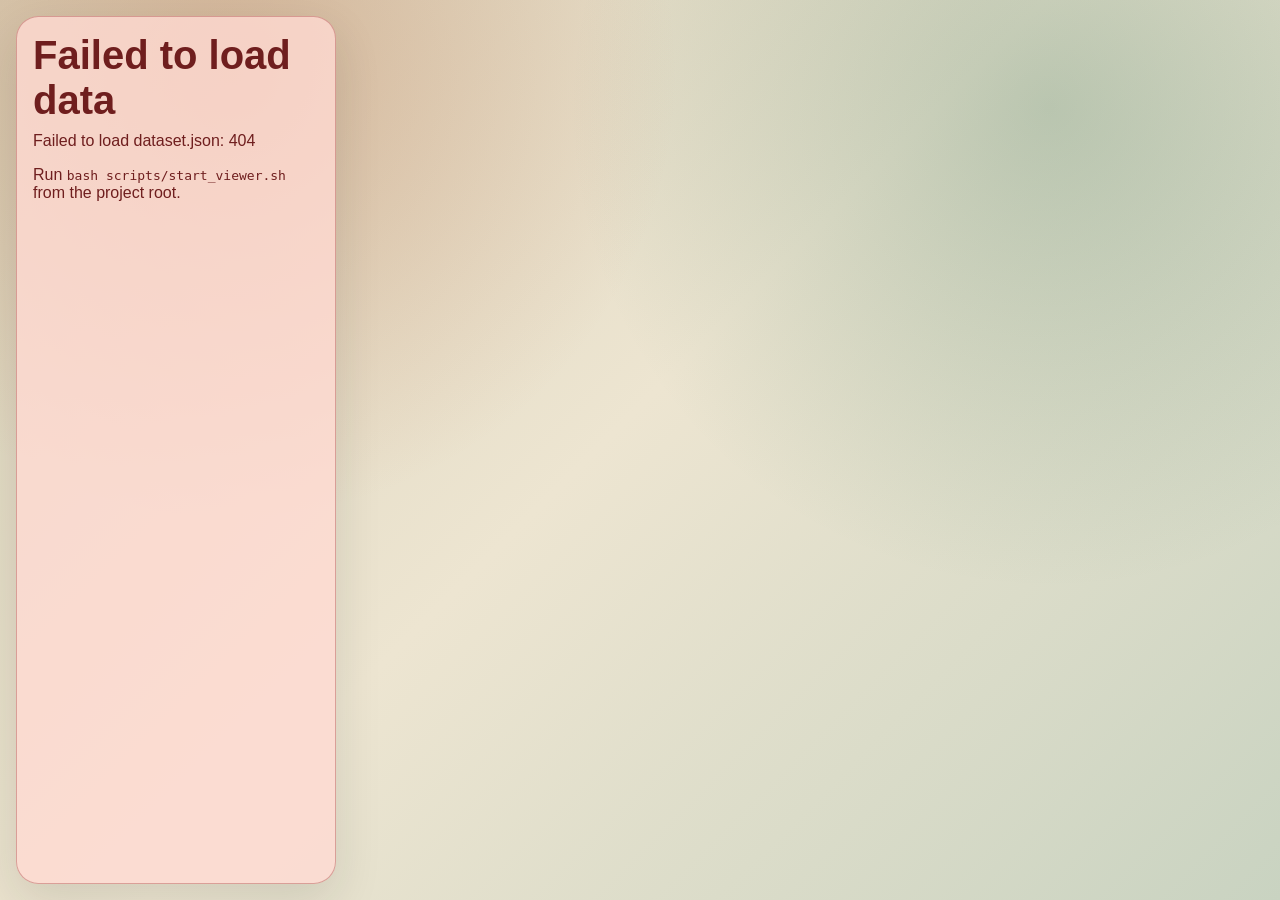
==== commit 6327784a: "Add minimal schema viewer" ====
--- a/viewer/index.html
+++ b/viewer/index.html
@@ -1,4298 +1,90 @@
 <!doctype html>
-<html lang="zh-CN">
+<html lang="en">
   <head>
-    <meta charset="utf-8" />
-    <meta name="viewport" content="width=device-width, initial-scale=1" />
+    <meta charset="utf-8">
+    <meta name="viewport" content="width=device-width, initial-scale=1">
     <title>Flight Log Viewer</title>
-    <style>
-      :root {
-        color-scheme: light dark;
-        --ink: #17211d;
-        --muted: #607068;
-        --soft: #eef2ec;
-        --paper: #f7f8f2;
-        --panel: #ffffff;
-        --line: #d7ded6;
-        --green: #0f6a55;
-        --blue: #246b93;
-        --red: #a13d31;
-        --gold: #9a6b16;
-        --violet: #67509a;
-        --shadow: 0 18px 52px rgba(23, 33, 29, 0.08);
-        --canvas: #fbfcf8;
-        --mode-text: #10211b;
-        --mode-auto: rgba(245, 158, 11, 0.34);
-        --mode-stabilize: rgba(36, 107, 147, 0.26);
-        --mode-manual: rgba(161, 61, 49, 0.24);
-        --mode-other: rgba(103, 80, 154, 0.22);
-        --zero-line: rgba(161, 61, 49, 0.72);
-        --mode-transition: rgba(23, 33, 29, 0.5);
-        --custom-h-ref: rgba(154, 107, 22, 0.88);
-        --custom-time-ref: rgba(36, 107, 147, 0.88);
-        --inspector-time: rgba(18, 128, 106, 0.95);
-      }
-
-      * {
-        box-sizing: border-box;
-      }
-
-      body {
-        --font-scale: 1;
-        margin: 0;
-        background:
-          radial-gradient(circle at 8% 0%, rgba(15, 106, 85, 0.14), transparent 28%),
-          linear-gradient(120deg, rgba(36, 107, 147, 0.1), transparent 36%),
-          linear-gradient(315deg, rgba(154, 107, 22, 0.13), transparent 40%),
-          var(--paper);
-        color: var(--ink);
-        font-family: "Avenir Next", "Gill Sans", "Trebuchet MS", sans-serif;
-        font-size: calc(15px * var(--font-scale));
-      }
-
-      body.font-compact {
-        --font-scale: 0.9;
-      }
-
-      body.font-large {
-        --font-scale: 1.14;
-      }
-
-      main {
-        display: grid;
-        gap: 14px;
-        grid-template-columns: minmax(208px, 232px) minmax(0, 1fr);
-        margin: 0 auto;
-        max-width: 1500px;
-        padding: 18px 16px 48px;
-      }
-
-      .control-panel {
-        align-self: start;
-        display: grid;
-        gap: 12px;
-        max-height: calc(100dvh - 36px);
-        max-width: 232px;
-        min-width: 0;
-        overflow: auto;
-        padding-right: 2px;
-        position: sticky;
-        scrollbar-width: thin;
-        top: 18px;
-        width: 100%;
-      }
-
-      .control-panel > *,
-      .toolbar *,
-      .inspector *,
-      .metric * {
-        min-width: 0;
-        max-width: 100%;
-      }
-
-      .viewer-panel {
-        min-width: 0;
-      }
-
-      main.controls-collapsed {
-        grid-template-columns: 42px minmax(0, 1fr);
-      }
-
-      main.controls-collapsed .control-panel > :not(.control-strip) {
-        display: none;
-      }
-
-      .control-strip {
-        align-items: center;
-        background: rgba(255, 255, 255, 0.88);
-        border: 1px solid var(--line);
-        border-radius: 12px;
-        box-shadow: var(--shadow);
-        display: flex;
-        gap: 8px;
-        justify-content: space-between;
-        padding: 8px;
-      }
-
-      .control-title {
-        color: var(--muted);
-        font-size: calc(12px * var(--font-scale));
-        font-weight: 700;
-        letter-spacing: 0.08em;
-        text-transform: uppercase;
-        writing-mode: vertical-rl;
-      }
-
-      main:not(.controls-collapsed) .control-title {
-        writing-mode: horizontal-tb;
-      }
-
-      header {
-        background: rgba(255, 255, 255, 0.88);
-        border: 1px solid var(--line);
-        border-radius: 12px;
-        box-shadow: var(--shadow);
-        display: grid;
-        gap: 8px;
-        padding: 12px;
-      }
-
-      h1,
-      h2,
-      h3,
-      p {
-        margin: 0;
-      }
-
-      h1 {
-        font-size: clamp(calc(21px * var(--font-scale)), 4vw, calc(30px * var(--font-scale)));
-        letter-spacing: -0.03em;
-      }
-
-      h2 {
-        font-size: calc(20px * var(--font-scale));
-      }
-
-      h3 {
-        font-size: calc(15px * var(--font-scale));
-      }
-
-      p,
-      td,
-      th,
-      li,
-      label {
-        color: var(--muted);
-      }
-
-      code {
-        background: var(--soft);
-        border-radius: 4px;
-        padding: 2px 5px;
-      }
-
-      button {
-        border: 1px solid var(--line);
-        border-radius: 999px;
-        background: #fff;
-        color: var(--ink);
-        cursor: pointer;
-        font: inherit;
-        padding: 7px 12px;
-      }
-
-      button.active {
-        background: var(--green);
-        border-color: var(--green);
-        color: #fff;
-      }
-
-      .metrics {
-        display: grid;
-        gap: 8px;
-        grid-template-columns: repeat(2, minmax(0, 1fr));
-        margin: 0;
-      }
-
-      .metric {
-        background: rgba(255, 255, 255, 0.88);
-        border: 1px solid var(--line);
-        border-radius: 10px;
-        padding: 8px;
-        box-shadow: var(--shadow);
-      }
-
-      .metric p {
-        font-size: calc(11px * var(--font-scale));
-      }
-
-      .metric strong {
-        display: block;
-        color: var(--green);
-        font-size: calc(16px * var(--font-scale));
-        overflow: auto;
-        scrollbar-width: thin;
-        white-space: nowrap;
-      }
-
-      .notice,
-      .toolbar,
-      .inspector {
-        background: rgba(255, 255, 255, 0.88);
-        border: 1px solid var(--line);
-        border-radius: 10px;
-        box-shadow: var(--shadow);
-        margin-bottom: 0;
-        padding: 12px;
-      }
-
-      .toolbar {
-        display: grid;
-        gap: 10px;
-      }
-
-      .toolbar-row,
-      .mode-buttons,
-      .chart-actions {
-        align-items: center;
-        display: flex;
-        flex-wrap: wrap;
-        gap: 8px;
-      }
-
-      .range-text {
-        color: var(--muted);
-        font-size: calc(13px * var(--font-scale));
-      }
-
-      .layer {
-        background: rgba(255, 255, 255, 0.92);
-        border: 1px solid var(--line);
-        border-radius: 10px;
-        box-shadow: var(--shadow);
-        margin-top: 0;
-        overflow: hidden;
-      }
-
-      .layer-head {
-        align-items: center;
-        display: grid;
-        gap: 10px;
-        grid-template-columns: 1fr auto auto;
-        padding: 11px 14px;
-        border-bottom: 1px solid var(--line);
-        background: linear-gradient(90deg, rgba(15, 106, 85, 0.09), rgba(255, 255, 255, 0));
-      }
-
-      .layer-head p {
-        font-size: calc(13px * var(--font-scale));
-        max-width: 820px;
-      }
-
-      .layer-index {
-        color: var(--muted);
-        font-size: calc(12px * var(--font-scale));
-        font-weight: 700;
-      }
-
-      .layer-toggle {
-        padding: 5px 10px;
-      }
-
-      .layer.collapsed .layer-body {
-        display: none;
-      }
-
-      .layer-body {
-        display: grid;
-        grid-template-columns: minmax(0, 1.7fr) minmax(240px, 0.45fr);
-        gap: 14px;
-        padding: 14px;
-      }
-
-      .panel {
-        min-width: 0;
-      }
-
-      .panel + .panel {
-        border-left: 1px solid var(--line);
-        padding-left: 14px;
-      }
-
-      .chart-shell {
-        position: relative;
-      }
-
-      canvas {
-        display: block;
-        width: 100%;
-        height: 380px;
-        border: 1px solid var(--line);
-        border-radius: 10px;
-        background: var(--canvas);
-        touch-action: none;
-      }
-
-      .small canvas {
-        height: 310px;
-      }
-
-      #track-3d-chart {
-        height: 460px;
-      }
-
-      .readout {
-        background: rgba(255, 255, 255, 0.94);
-        border: 1px solid var(--line);
-        border-radius: 8px;
-        bottom: 8px;
-        box-shadow: 0 8px 24px rgba(23, 33, 29, 0.08);
-        color: var(--ink);
-        font-size: 12px;
-        left: 8px;
-        max-width: min(92%, 680px);
-        padding: 7px 8px;
-        position: absolute;
-      }
-
-      .readout:empty {
-        display: none;
-      }
-
-      header,
-      .toolbar,
-      .metric,
-      .notice,
-      .note,
-      .readout,
-      .inspector-card,
-      .layer-head,
-      td,
-      th {
-        overflow: auto;
-        scrollbar-width: thin;
-      }
-
-      header { max-height: 150px; }
-      .toolbar { max-height: 260px; }
-      .metric { max-height: 84px; }
-      .note { max-height: 210px; }
-      .layer-head { max-height: 130px; }
-      .readout { max-height: 140px; }
-
-      td,
-      th {
-        max-width: 220px;
-        white-space: nowrap;
-      }
-
-      .legend {
-        display: flex;
-        flex-wrap: wrap;
-        gap: 8px 14px;
-        margin-top: 8px;
-        font-size: calc(13px * var(--font-scale));
-      }
-
-      .chart-control-bar {
-        align-items: center;
-        display: flex;
-        flex-wrap: wrap;
-        gap: 8px;
-        margin-top: 8px;
-      }
-
-      .chart-control-bar button,
-      .custom-controls button,
-      .custom-controls select,
-      .track-controls button,
-      .track-controls input,
-      .track-controls select {
-        font-size: 12px;
-        padding: 5px 9px;
-      }
-
-      .track-controls input[type="range"] {
-        padding-left: 0;
-        padding-right: 0;
-        width: 100%;
-      }
-
-      .custom-controls select,
-      .track-controls select,
-      .track-controls input[type="number"] {
-        background: var(--panel);
-        border: 1px solid var(--line);
-        border-radius: 999px;
-        color: var(--ink);
-      }
-
-      .mission-source-row label {
-        align-items: center;
-        display: inline-flex;
-        gap: 5px;
-        white-space: nowrap;
-      }
-
-      .mission-source-row input[type="number"] {
-        width: 92px;
-      }
-
-      .table-scroll {
-        border: 1px solid var(--line);
-        border-radius: 8px;
-        max-height: 330px;
-        overflow: auto;
-      }
-
-      .table-scroll table {
-        min-width: 100%;
-      }
-
-      .param-card {
-        border: 1px solid var(--line);
-        border-radius: 8px;
-        display: grid;
-        gap: 6px;
-        max-height: 260px;
-        overflow: auto;
-        padding: 8px;
-        scrollbar-width: thin;
-      }
-
-      .param-row {
-        display: grid;
-        gap: 4px;
-        grid-template-columns: minmax(96px, 0.9fr) minmax(0, 1.1fr);
-        min-width: 260px;
-      }
-
-      .param-row code,
-      .param-row span {
-        overflow: auto;
-        scrollbar-width: thin;
-        white-space: nowrap;
-      }
-
-      .custom-controls,
-      .track-controls {
-        display: grid;
-        gap: 8px;
-      }
-
-      .track-controls {
-        background: var(--soft);
-        border: 1px solid var(--line);
-        border-radius: 10px;
-        box-shadow: var(--shadow);
-        margin: 8px 0 12px;
-        padding: 8px;
-      }
-
-      .track-quickbar {
-        align-items: center;
-        display: flex;
-        flex-wrap: nowrap;
-        gap: 6px;
-        overflow: auto;
-        scrollbar-width: thin;
-      }
-
-      .track-quickbar button,
-      .track-quickbar select {
-        flex: 0 0 auto;
-      }
-
-      .track-section,
-      .track-details {
-        background: var(--panel);
-        border: 1px solid var(--line);
-        border-radius: 9px;
-        min-width: 0;
-      }
-
-      .track-section {
-        display: grid;
-        gap: 7px;
-        padding: 8px;
-      }
-
-      .track-details {
-        overflow: hidden;
-      }
-
-      .track-details summary {
-        cursor: pointer;
-        font-weight: 700;
-        list-style-position: inside;
-        overflow: auto;
-        padding: 8px;
-        scrollbar-width: thin;
-        white-space: nowrap;
-      }
-
-      .track-details[open] summary {
-        border-bottom: 1px solid var(--line);
-      }
-
-      .track-details-body {
-        display: grid;
-        gap: 7px;
-        padding: 8px;
-      }
-
-      .track-section-title {
-        align-items: baseline;
-        display: flex;
-        flex-wrap: wrap;
-        gap: 8px;
-        justify-content: space-between;
-      }
-
-      .track-section-title strong {
-        color: var(--ink);
-      }
-
-      .track-button-row {
-        display: flex;
-        flex-wrap: nowrap;
-        gap: 6px;
-        max-height: 86px;
-        overflow: auto;
-        scrollbar-width: thin;
-      }
-
-      .track-slider-row {
-        display: grid;
-        gap: 5px;
-      }
-
-      .track-controls .mode-buttons,
-      .track-controls .chart-actions {
-        gap: 6px;
-        max-height: 92px;
-        overflow: auto;
-        scrollbar-width: thin;
-      }
-
-      .inspector {
-        display: grid;
-        gap: 10px;
-      }
-
-      .inspector-card {
-        border: 1px solid var(--line);
-        border-radius: 10px;
-        background: var(--panel);
-        padding: 10px;
-      }
-
-      .inspector-head {
-        align-items: center;
-        display: flex;
-        gap: 8px;
-        justify-content: space-between;
-      }
-
-      .inspector-head h3,
-      .inspector-card h3 {
-        margin-bottom: 0;
-      }
-
-      .inspector-actions {
-        align-items: center;
-        display: flex;
-        flex-wrap: wrap;
-        gap: 6px;
-      }
-
-      .inspector-actions button {
-        font-size: calc(12px * var(--font-scale));
-        padding: 5px 9px;
-      }
-
-      .inspector-grid {
-        display: grid;
-        gap: 6px;
-      }
-
-      .kv-grid {
-        display: grid;
-        gap: 6px;
-        grid-template-columns: repeat(2, minmax(0, 1fr));
-        margin-top: 8px;
-      }
-
-      .kv {
-        background: var(--soft);
-        border-radius: 8px;
-        padding: 7px;
-      }
-
-      .kv span {
-        color: var(--muted);
-        display: block;
-        font-size: calc(11px * var(--font-scale));
-      }
-
-      .kv strong {
-        color: var(--ink);
-        display: block;
-        overflow: auto;
-        scrollbar-width: thin;
-        text-overflow: clip;
-        white-space: nowrap;
-      }
-
-      .track-3d-stage {
-        position: relative;
-      }
-
-      .track-hud-overlay {
-        background: transparent;
-        border: 0;
-        border-radius: 16px;
-        height: calc(100% - 24px);
-        max-width: 380px;
-        min-height: 320px;
-        pointer-events: none;
-        position: absolute;
-        right: 12px;
-        top: 12px;
-        width: min(38%, 380px);
-        z-index: 3;
-      }
-
-      .track-hud-overlay.hidden {
-        display: none;
-      }
-
-      .mission-status-strip {
-        align-items: center;
-        background: linear-gradient(135deg, rgba(15, 106, 85, 0.14), rgba(36, 107, 147, 0.11));
-        border: 1px solid var(--line);
-        border-radius: 10px;
-        display: grid;
-        gap: 8px;
-        grid-template-columns: minmax(86px, auto) minmax(0, 1fr) minmax(120px, auto);
-        margin: 12px 0 8px;
-        overflow: auto;
-        padding: 8px 10px;
-        scrollbar-width: thin;
-      }
-
-      .mission-status-strip strong,
-      .mission-status-strip span {
-        overflow: auto;
-        scrollbar-width: thin;
-        white-space: nowrap;
-      }
-
-      .mission-status-strip .source {
-        color: var(--muted);
-        text-align: right;
-      }
-
-      .mission-status-strip.override {
-        border-color: rgba(255, 77, 255, 0.55);
-      }
-
-      .inspector-row {
-        align-items: start;
-        border-top: 1px solid var(--line);
-        display: grid;
-        gap: 6px;
-        grid-template-columns: minmax(82px, 0.9fr) minmax(0, 1.1fr);
-        padding-top: 6px;
-      }
-
-      .inspector-row:first-child {
-        border-top: 0;
-        padding-top: 0;
-      }
-
-      .inspector-row small {
-        color: var(--muted);
-        grid-column: 1 / -1;
-      }
-
-      .mini-list {
-        display: flex;
-        flex-wrap: nowrap;
-        gap: 5px;
-        margin-top: 7px;
-        overflow: auto;
-        scrollbar-width: thin;
-      }
-
-      .mini-list code {
-        font-size: calc(11px * var(--font-scale));
-      }
-
-      .inspector-collapsed .inspector-body {
-        display: none;
-      }
-
-      .inspector-card.chain-collapsed .chain-body {
-        display: none;
-      }
-
-      .chain-body {
-        max-height: 360px;
-        overflow: auto;
-        padding-top: 8px;
-        scrollbar-width: thin;
-      }
-
-      .inspector-row strong,
-      .inspector-row span,
-      .inspector-row small,
-      .kv strong,
-      .mini-list {
-        overflow: auto;
-        scrollbar-width: thin;
-      }
-
-      .inspector-row strong,
-      .inspector-row span,
-      .inspector-row small {
-        white-space: nowrap;
-      }
-
-      .status-pill {
-        border-radius: 999px;
-        display: inline-block;
-        font-size: 11px;
-        font-weight: 700;
-        margin-left: 4px;
-        padding: 2px 6px;
-        text-transform: uppercase;
-      }
-
-      .status-direct { background: rgba(15, 106, 85, 0.14); color: var(--green); }
-      .status-derived { background: rgba(154, 107, 22, 0.18); color: var(--gold); }
-      .status-missing { background: rgba(161, 61, 49, 0.14); color: var(--red); }
-
-      .custom-controls label {
-        display: grid;
-        gap: 4px;
-      }
-
-      .wp-button {
-        border-radius: 6px;
-        padding: 4px 7px;
-        text-align: left;
-      }
-
-      .wp-button.active {
-        background: var(--gold);
-        border-color: var(--gold);
-        color: #1d1404;
-      }
-
-      .legend label {
-        align-items: center;
-        display: inline-flex;
-        gap: 5px;
-      }
-
-      .swatch {
-        border-radius: 2px;
-        display: inline-block;
-        height: 10px;
-        width: 10px;
-      }
-
-      table {
-        width: 100%;
-        border-collapse: collapse;
-        font-size: 13px;
-      }
-
-      th,
-      td {
-        border-bottom: 1px solid var(--line);
-        padding: 7px 4px;
-        text-align: left;
-        vertical-align: top;
-      }
-
-      th {
-        color: var(--ink);
-      }
-
-      .stack {
-        display: grid;
-        gap: 10px;
-        align-content: start;
-      }
-
-      .note {
-        background: var(--soft);
-        border-radius: 8px;
-        padding: 10px;
-        font-size: 13px;
-      }
-
-      .error {
-        color: var(--red);
-        background: #fff4f0;
-        border: 1px solid #e6beb5;
-        border-radius: 8px;
-        padding: 12px;
-      }
-
-
-      @media (prefers-color-scheme: dark) {
-        :root {
-          --ink: #edf4ef;
-          --muted: #b7c6bd;
-          --soft: #1d2a24;
-          --paper: #0e1512;
-          --panel: #121d18;
-          --line: #32443b;
-          --green: #44d0a8;
-          --blue: #73c7f1;
-          --red: #ff9387;
-          --gold: #f2c36b;
-          --violet: #c5b0ff;
-          --shadow: 0 18px 52px rgba(0, 0, 0, 0.28);
-          --canvas: #101914;
-          --mode-text: #f7fff9;
-          --mode-auto: rgba(245, 158, 11, 0.46);
-          --mode-stabilize: rgba(56, 189, 248, 0.36);
-          --mode-manual: rgba(248, 113, 113, 0.36);
-          --mode-other: rgba(167, 139, 250, 0.34);
-          --zero-line: rgba(255, 147, 135, 0.82);
-          --mode-transition: rgba(247, 255, 249, 0.62);
-          --custom-h-ref: rgba(242, 195, 107, 0.92);
-          --custom-time-ref: rgba(115, 199, 241, 0.92);
-          --inspector-time: rgba(68, 208, 168, 0.96);
-        }
-
-        body {
-          background:
-            radial-gradient(circle at 8% 0%, rgba(68, 208, 168, 0.14), transparent 28%),
-            linear-gradient(120deg, rgba(115, 199, 241, 0.1), transparent 36%),
-            linear-gradient(315deg, rgba(242, 195, 107, 0.12), transparent 40%),
-            var(--paper);
-        }
-
-        header,
-        .control-strip,
-        .metric,
-        .notice,
-        .toolbar,
-        .layer,
-        .readout {
-          background: rgba(18, 29, 24, 0.94);
-        }
-
-        button {
-          background: #17241e;
-          color: var(--ink);
-        }
-      }
-
-      @media (max-width: 860px) {
-        main {
-          grid-template-columns: 1fr;
-        }
-
-        .control-panel {
-          max-height: none;
-          overflow: visible;
-          position: static;
-        }
-
-        .layer-head,
-        .layer-body {
-          display: grid;
-          grid-template-columns: 1fr;
-        }
-
-        .panel + .panel {
-          border-left: 0;
-          border-top: 1px solid var(--line);
-          padding-left: 0;
-          padding-top: 14px;
-        }
-
-        canvas {
-          height: 320px;
-        }
-      }
-    </style>
+    <link rel="stylesheet" href="css/base.css">
   </head>
   <body>
-    <main>
-      <aside class="control-panel">
-        <div class="control-strip"><span class="control-title">Controls</span><button id="toggle-controls">Hide</button></div>
-        <header>
-          <h1>Flight Log Viewer</h1>
-          <p>按控制层级查看日志、任务、参数和输出。</p>
+    <main class="app-shell">
+      <aside class="control-rail">
+        <div>
+          <p class="eyebrow">Flight Log Viewer</p>
+          <h1>Data Console</h1>
+          <p class="lede">Schema-first rebuild. Charts and 3D review will attach to this source model.</p>
+        </div>
+        <section class="panel">
+          <h2>Dataset</h2>
+          <div id="dataset-summary" class="stack muted">Loading dataset...</div>
+        </section>
+        <section class="panel">
+          <h2>Source Selection</h2>
+          <label class="field">
+            <span>Mission route</span>
+            <select id="route-source"></select>
+          </label>
+          <label class="field">
+            <span>Current task</span>
+            <select id="current-source"></select>
+          </label>
+          <label class="field">
+            <span>Parameters</span>
+            <select id="parameter-source"></select>
+          </label>
+          <p id="selection-readout" class="note"></p>
+        </section>
+      </aside>
+
+      <section class="workspace">
+        <header class="hero">
+          <div>
+            <p class="eyebrow">Rebuild Baseline</p>
+            <h2>Unified Source Schema</h2>
+          </div>
+          <button id="reload-button" type="button">Reload Data</button>
         </header>
-        <div class="metrics" id="metrics"></div>
-        <div id="timeline-toolbar"></div>
-        <div id="time-inspector"></div>
-      </aside>
-      <section class="viewer-panel">
-        <div id="app"></div>
+
+        <section id="status-grid" class="status-grid"></section>
+
+        <section class="panel wide">
+          <div class="section-head">
+            <h2>Source Registry</h2>
+            <span id="source-count" class="badge">0</span>
+          </div>
+          <div id="source-list" class="card-grid"></div>
+        </section>
+
+        <section class="panel wide">
+          <div class="section-head">
+            <h2>Mission Sources</h2>
+            <span id="mission-count" class="badge">0</span>
+          </div>
+          <div id="mission-list" class="card-grid"></div>
+        </section>
+
+        <section class="two-column">
+          <section class="panel">
+            <h2>Mode Segments</h2>
+            <div id="mode-list" class="scroll-list"></div>
+          </section>
+          <section class="panel">
+            <h2>Parameters</h2>
+            <div id="parameter-summary" class="stack"></div>
+          </section>
+        </section>
+
+        <section class="panel wide">
+          <div class="section-head">
+            <h2>Signal Catalog</h2>
+            <span id="signal-count" class="badge">0</span>
+          </div>
+          <div id="signal-list" class="scroll-list compact"></div>
+        </section>
       </section>
     </main>
 
-    <script src="js/track-camera.js"></script>
-    <script src="js/track-hud.js"></script>
-    <script>
-      const colors = {
-        green: "#0f6a55",
-        blue: "#246b93",
-        red: "#a13d31",
-        gold: "#9a6b16",
-        violet: "#67509a",
-        gray: "#7b8780",
-        teal: "#12806a",
-      };
-
-      const fmt = new Intl.NumberFormat("en-US", { maximumFractionDigits: 3 });
-      const motionMessageNames = [
-        "IMU", "IMU2", "IMU3", "ACC", "ACC2", "ACC3", "GYR", "GYR2", "GYR3", "VIBE", "RATE",
-        "XKF0", "XKF1", "XKF2", "XKF3", "XKF4", "XKF5", "XKFD", "XKFM", "XKFS", "XKT", "XKTV", "XKV1", "XKV2", "XKY0", "XKY1",
-        "NKF0", "NKF1", "NKF2", "NKF3", "NKF4", "NKF5",
-      ];
-      const missionMessageNames = ["CMD", "MAVC", "EV", "TERR", "ORGN"];
-      const mavCmdNames = {
-        16: "NAV_WAYPOINT",
-        17: "NAV_LOITER_UNLIM",
-        18: "NAV_LOITER_TURNS",
-        19: "NAV_LOITER_TIME",
-        20: "NAV_RETURN_TO_LAUNCH",
-        21: "NAV_LAND",
-        22: "NAV_TAKEOFF",
-        82: "NAV_SPLINE_WAYPOINT",
-        177: "DO_JUMP",
-        178: "DO_CHANGE_SPEED",
-        183: "DO_SET_SERVO",
-        184: "DO_REPEAT_SERVO",
-        189: "CONDITION_DISTANCE",
-        201: "DO_SET_ROI",
-        206: "DO_SET_CAM_TRIGG_DIST",
-        600: "DO_SET_RESUME_REPEAT_DIST",
-      };
-      const state = {
-        fullRange: { start: 0, end: 1 },
-        range: { start: 0, end: 1 },
-        activeMode: "all",
-        hidden: {},
-        hover: {},
-        pinned: {},
-        hRefs: {},
-        timeRefs: [],
-        highlightedWaypointIndex: null,
-        trackPathMode: "window",
-        trackModeFilter: "all",
-        trackShowPath: true,
-        trackShowWaypoints: true,
-        trackMarkerScope: "window",
-        trackMarkerTime: null,
-        trackPlaying: false,
-        trackPlaybackSpeed: 1,
-        trackPlaybackLastMs: null,
-        trackPlaybackFrame: null,
-        trackHudVisible: true,
-        missionSourceMode: "auto",
-        missionOverrideStart: "",
-        missionOverrideEnd: "",
-        missionOverrideSeq: "",
-        localMissionOverrideRules: [],
-        inspectorTime: null,
-        inspectorCollapsed: false,
-        inspectorChainCollapsed: {},
-        fontScale: "normal",
-        parameterSourceMode: "auto",
-        track3dView: { yaw: -0.72, pitch: -0.55, scale: null, panX: 0, panY: 0, userScaled: false },
-        track3dOverheadLock: true,
-        track3dViewMode: "free",
-        track3dFixedView: { yaw: -0.72, pitch: -0.55 },
-        track3dAircraftViewOffset: { yaw: 0, pitch: -0.55 },
-        track3dTrackViewOffset: { yaw: 0, pitch: -0.55 },
-        dragging: null,
-        pinch: null,
-        skipClick: null,
-      };
-      const charts = new Map();
-      let modeData = { segments: [] };
-      let missionSourceData = { sources: [] };
-      let missionOverrideData = { rules: [] };
-      let inspectorContext = null;
-
-      async function loadJson(path) {
-        const response = await fetch(path);
-        if (!response.ok) throw new Error(`${path} not found`);
-        return response.json();
-      }
-
-      async function loadJsonOptional(path) {
-        try {
-          return await loadJson(path);
-        } catch (_error) {
-          return null;
-        }
-      }
-
-      function defaultSummary() {
-        return {
-          counts: { files: 0, parameters: 0, control_parameters: 0, waypoints: 0 },
-          files: [],
-          selected_files: { param: null, waypoints: null, bin_logs: [], tlogs: [], rlogs: [] },
-          duplicate_groups: {},
-          control_params: {},
-          parameter_sets: {},
-          dataflash_param_timeline: [],
-          parameter_sources: {},
-          waypoints: [],
-        };
-      }
-
-      function withMessages(data, names) {
-        const messages = {};
-        for (const name of names) messages[name] = data?.messages?.[name] || [];
-        return { source_file: data?.source_file || null, messages };
-      }
-
-      function defaultManifest() {
-        return {
-          source: { source_file: null, target_counts: {}, time_range: null },
-          compatibility: { log_firmware: null, parser_schema: "not loaded", mode_map_source: "not loaded", explanation_source: "not loaded", notes: [] },
-          groups: {},
-        };
-      }
-
-      function extentBy(items, getter) {
-        let min = Infinity;
-        let max = -Infinity;
-        let count = 0;
-        for (const item of items) {
-          const value = Number(getter(item));
-          if (!finite(value)) continue;
-          if (value < min) min = value;
-          if (value > max) max = value;
-          count += 1;
-        }
-        return count ? { min, max, count } : null;
-      }
-
-      function rangeFromLoadedGroups(groups) {
-        let start = Infinity;
-        let end = -Infinity;
-        let count = 0;
-        for (const group of groups) {
-          for (const rows of Object.values(group.messages || {})) {
-            for (const row of rows) {
-              const time = Number(row.time_s);
-              if (!finite(time)) continue;
-              if (time < start) start = time;
-              if (time > end) end = time;
-              count += 1;
-            }
-          }
-        }
-        if (!count) return { start_s: 0, end_s: 1 };
-        return start === end ? { start_s: start, end_s: start + 1 } : { start_s: start, end_s: end };
-      }
-
-      function metric(label, value) {
-        return `<div class="metric"><p>${label}</p><strong title="${escapeHtml(value)}">${escapeHtml(value)}</strong></div>`;
-      }
-
-      function escapeHtml(value) {
-        return String(value ?? "")
-          .replaceAll("&", "&amp;")
-          .replaceAll("<", "&lt;")
-          .replaceAll(">", "&gt;")
-          .replaceAll('"', "&quot;");
-      }
-
-      const layerParameterMap = {
-        l1: [
-          ["NAVL1_PERIOD", "turn scale"],
-          ["NAVL1_DAMPING", "damping"],
-          ["NAVL1_XTRACK_I", "xtrack I"],
-          ["NAVL1_LIM_BANK", "bank limit"],
-          ["ROLL_LIMIT_DEG", "roll cap"],
-        ],
-        tecs: [
-          ["TECS_TIME_CONST", "response"],
-          ["TECS_SPDWEIGHT", "speed/height"],
-          ["TECS_RLL2THR", "turn throttle"],
-          ["TECS_CLMB_MAX", "climb"],
-          ["TECS_SINK_MIN", "sink min"],
-          ["TECS_SINK_MAX", "sink max"],
-          ["THR_MIN", "thr min"],
-          ["THR_MAX", "thr max"],
-          ["ARSPD_USE", "airspeed"],
-        ],
-        attitude: [
-          ["RLL2SRV_TCONST", "roll time"],
-          ["RLL2SRV_RMAX", "roll rate cap"],
-          ["RLL2SRV_ANGLE_P", "roll angle P"],
-          ["RLL_RATE_P", "roll P"],
-          ["RLL_RATE_I", "roll I"],
-          ["RLL_RATE_D", "roll D"],
-          ["PTCH2SRV_TCONST", "pitch time"],
-          ["PTCH_RATE_P", "pitch P"],
-          ["PTCH_RATE_I", "pitch I"],
-          ["PTCH_RATE_D", "pitch D"],
-          ["SCALING_SPEED", "speed scale"],
-        ],
-        io: [
-          ["SERVO1_FUNCTION", "C1 func"],
-          ["SERVO2_FUNCTION", "C2 func"],
-          ["SERVO3_FUNCTION", "C3 func"],
-          ["SERVO4_FUNCTION", "C4 func"],
-          ["SERVO1_TRIM", "C1 trim"],
-          ["SERVO2_TRIM", "C2 trim"],
-          ["SERVO3_TRIM", "C3 trim"],
-          ["SERVO4_TRIM", "C4 trim"],
-          ["RC1_TRIM", "RC1 trim"],
-          ["RC2_TRIM", "RC2 trim"],
-          ["RC3_TRIM", "RC3 trim"],
-          ["RC4_TRIM", "RC4 trim"],
-        ],
-        motion: [
-          ["INS_ACCEL_FILTER", "accel filter"],
-          ["INS_GYRO_FILTER", "gyro filter"],
-          ["INS_HNTCH_ENABLE", "harmonic notch"],
-          ["INS_NOTCH_ENABLE", "notch"],
-          ["EK3_ENABLE", "EKF3"],
-          ["EK3_IMU_MASK", "IMU mask"],
-          ["AHRS_EKF_TYPE", "AHRS EKF"],
-        ],
-      };
-
-      const controlChains = [
-        {
-          title: "AUTO Mission -> L1 -> NavRoll",
-          source: "AP_L1_Control::update_waypoint / nav_roll_cd; Plane::navigate; ModeAuto mission update",
-          formula: "waypoint geometry + groundspeed + cross-track/bearing error -> lateral acceleration demand -> demanded roll (NavRoll)",
-          params: ["NAVL1_PERIOD", "NAVL1_DAMPING", "NAVL1_XTRACK_I", "NAVL1_LIM_BANK", "ROLL_LIMIT_DEG", "STALL_PREVENTION"],
-          values: [
-            { label: "cross-track error", group: "navigation", message: "NTUN", field: "XT", unit: "m" },
-            { label: "waypoint distance", group: "navigation", message: "NTUN", field: "Dist", unit: "m" },
-            { label: "ground speed", group: "track", message: "GPS", field: "Spd", unit: "m/s" },
-            { label: "demanded roll", group: "navigation", message: "CTUN", field: "NavRoll", unit: "deg" },
-            { label: "actual roll", group: "attitude", message: "ATT", field: "Roll", unit: "deg" },
-          ],
-        },
-        {
-          title: "NavRoll -> Roll Attitude -> Rate PID",
-          source: "Plane::stabilize_roll; AP_RollController / AP_FW_Controller",
-          formula: "target roll -> attitude error -> target roll rate -> rate PID(P/I/D/FF) -> aileron demand",
-          params: ["RLL2SRV_TCONST", "RLL2SRV_RMAX", "RLL2SRV_ANGLE_P", "RLL_RATE_P", "RLL_RATE_I", "RLL_RATE_D", "RLL_RATE_FF", "SCALING_SPEED"],
-          values: [
-            { label: "target roll", group: "attitude", message: "ATT", field: "DesRoll", unit: "deg" },
-            { label: "actual roll", group: "attitude", message: "ATT", field: "Roll", unit: "deg" },
-            { label: "roll error", derive: "att_roll_error", unit: "deg" },
-            { label: "PIDR target", group: "pid", message: "PIDR", field: "Tar", unit: "deg/s" },
-            { label: "PIDR actual", group: "pid", message: "PIDR", field: "Act", unit: "deg/s" },
-            { label: "PIDR output", group: "pid", message: "PIDR", field: "Dmod" },
-          ],
-        },
-        {
-          title: "TECS Energy -> Pitch / Throttle",
-          source: "AP_TECS::update_pitch_throttle; Plane TECS update path",
-          formula: "height + speed energy errors -> throttle total-energy control and pitch energy-balance control",
-          params: ["TECS_TIME_CONST", "TECS_SPDWEIGHT", "TECS_RLL2THR", "TECS_INTEG_GAIN", "TECS_CLMB_MAX", "TECS_SINK_MIN", "TECS_SINK_MAX", "TECS_PITCH_MAX", "TECS_PITCH_MIN", "PTCH_LIM_MAX_DEG", "PTCH_LIM_MIN_DEG", "THR_MIN", "THR_MAX", "ARSPD_USE", "ARSPD_FBW_MIN", "ARSPD_FBW_MAX"],
-          values: [
-            { label: "height demand", group: "tecs", message: "TECS", field: "hdem", unit: "m" },
-            { label: "height", group: "tecs", message: "TECS", field: "h", unit: "m" },
-            { label: "speed demand", group: "tecs", message: "TECS", field: "spdem", unit: "m/s" },
-            { label: "speed", group: "tecs", message: "TECS", field: "sp", unit: "m/s" },
-            { label: "throttle demand", group: "tecs", message: "TECS", field: "th" },
-            { label: "pitch demand", group: "tecs", message: "TECS", field: "ph", unit: "deg" },
-            { label: "airspeed", group: "tecs", message: "ARSP", field: "Airspeed", unit: "m/s" },
-          ],
-        },
-        {
-          title: "PID / Mixer -> RCOU / SERVO",
-          source: "SRV_Channel output mixer and SERVO*_FUNCTION mapping",
-          formula: "controller demands + trims/limits + servo function mapping -> PWM output channels",
-          params: ["SERVO1_FUNCTION", "SERVO2_FUNCTION", "SERVO3_FUNCTION", "SERVO4_FUNCTION", "SERVO1_TRIM", "SERVO2_TRIM", "SERVO3_TRIM", "SERVO4_TRIM", "RC1_TRIM", "RC2_TRIM", "RC3_TRIM", "RC4_TRIM", "KFF_RDDRMIX"],
-          values: [
-            { label: "RC input C1", group: "io", message: "RCIN", field: "C1", unit: "us" },
-            { label: "RC input C2", group: "io", message: "RCIN", field: "C2", unit: "us" },
-            { label: "output C1", group: "io", message: "RCOU", field: "C1", unit: "us" },
-            { label: "output C2", group: "io", message: "RCOU", field: "C2", unit: "us" },
-            { label: "output C3", group: "io", message: "RCOU", field: "C3", unit: "us" },
-            { label: "output C4", group: "io", message: "RCOU", field: "C4", unit: "us" },
-          ],
-        },
-        {
-          title: "IMU / VIBE / EKF -> Motion State",
-          source: "AP_InertialSensor logging; EKF XKF* estimator state",
-          formula: "raw/scaled IMU acceleration + gyro + estimator states -> attitude, velocity, vibration and health interpretation",
-          params: ["INS_GYRO_FILTER", "INS_ACCEL_FILTER", "INS_HNTCH_ENABLE", "INS_NOTCH_ENABLE", "EK3_ENABLE", "EK3_IMU_MASK", "AHRS_EKF_TYPE", "VIBE_ENABLE"],
-          values: [
-            { label: "body accel X", group: "motion", message: "IMU", field: "AccX", unit: "m/s^2" },
-            { label: "body accel Y", group: "motion", message: "IMU", field: "AccY", unit: "m/s^2" },
-            { label: "body accel Z", group: "motion", message: "IMU", field: "AccZ", unit: "m/s^2" },
-            { label: "accel magnitude", derive: "accel_magnitude", unit: "m/s^2" },
-            { label: "gyro X", group: "motion", message: "IMU", field: "GyrX", unit: "rad/s" },
-            { label: "vibration X", group: "motion", message: "VIBE", field: "VibeX" },
-            { label: "EKF velocity north", group: "motion", message: "XKF1", field: "VN", unit: "m/s" },
-            { label: "EKF velocity down", group: "motion", message: "XKF1", field: "VD", unit: "m/s" },
-          ],
-        },
-      ];
-
-      function statusPill(status) {
-        return `<span class="status-pill status-${status}">${status}</span>`;
-      }
-
-      function findModeAt(time) {
-        return (modeData.segments || []).find((segment) => time >= segment.start_s && time <= segment.end_s) || null;
-      }
-
-      function commandName(commandId) {
-        const id = Number(commandId);
-        return mavCmdNames[id] || `MAV_CMD_${finite(id) ? id : "?"}`;
-      }
-
-      function previousRow(rows, time) {
-        if (!Array.isArray(rows) || !rows.length || !finite(time)) return null;
-        let candidate = null;
-        for (const row of rows) {
-          const rowTime = Number(row.time_s);
-          if (!finite(rowTime)) continue;
-          if (rowTime <= time) candidate = row;
-          else break;
-        }
-        return candidate;
-      }
-
-      function missionStorageKey() {
-        return "flight-log-viewer:mission-overrides:v1";
-      }
-
-      function loadLocalMissionOverrides() {
-        try {
-          const raw = localStorage.getItem(missionStorageKey());
-          if (!raw) return [];
-          const parsed = JSON.parse(raw);
-          return Array.isArray(parsed?.rules) ? parsed.rules : [];
-        } catch (_error) {
-          return [];
-        }
-      }
-
-      function saveLocalMissionOverrides() {
-        try {
-          localStorage.setItem(missionStorageKey(), JSON.stringify({ schema_version: 1, rules: state.localMissionOverrideRules }));
-        } catch (_error) {
-          // Local storage can be unavailable in restricted browser modes; the in-memory rules still work.
-        }
-      }
-
-      function missionSources() {
-        return Array.isArray(missionSourceData?.sources) ? missionSourceData.sources : [];
-      }
-
-      function missionSourceById(sourceId) {
-        return missionSources().find((source) => source.id === sourceId) || null;
-      }
-
-      function sourceHasItems(source) {
-        return Array.isArray(source?.items) && source.items.length > 0;
-      }
-
-      function tlogRouteComplete(source) {
-        if (!source || source.id !== "tlog_mission" || !sourceHasItems(source)) return false;
-        if (!Array.isArray(source.events) || !source.events.length) return false;
-        return source.quality?.route_complete !== false;
-      }
-
-      function autoMissionSource() {
-        const sources = missionSources();
-        const completeTlog = sources.find((source) => tlogRouteComplete(source));
-        const onboard = sources.find((source) => source.id === "onboard_cmd" && sourceHasItems(source));
-        const external = sources.find((source) => source.id === "external_wp" && sourceHasItems(source));
-        const partialTlog = sources.find((source) => source.id === "tlog_mission" && sourceHasItems(source));
-        return completeTlog || onboard || external || partialTlog || null;
-      }
-
-      function allMissionOverrideRules() {
-        return [...(missionOverrideData?.rules || []), ...state.localMissionOverrideRules]
-          .filter((rule) => finite(Number(rule.start_s)) && finite(Number(rule.end_s)) && Number(rule.end_s) >= Number(rule.start_s));
-      }
-
-      function missionOverrideAt(time) {
-        if (!finite(time)) return null;
-        const matches = allMissionOverrideRules().filter((rule) => time >= Number(rule.start_s) && time <= Number(rule.end_s));
-        return matches.length ? matches[matches.length - 1] : null;
-      }
-
-      function selectedMissionSource(time = trackMarkerTime()) {
-        const rule = missionOverrideAt(time);
-        if (rule?.source_id) return missionSourceById(rule.source_id) || autoMissionSource();
-        if (state.missionSourceMode && state.missionSourceMode !== "auto") return missionSourceById(state.missionSourceMode) || autoMissionSource();
-        return autoMissionSource();
-      }
-
-      function missionVersionAt(source, time) {
-        const versions = Array.isArray(source?.versions) ? source.versions : [];
-        if (!versions.length || !finite(Number(time))) return null;
-        let selected = null;
-        for (const version of versions) {
-          const start = Number(version.start_s);
-          const end = finite(Number(version.end_s)) ? Number(version.end_s) : Infinity;
-          if (finite(start) && time >= start && time < end) selected = version;
-          if (finite(start) && start > time) break;
-        }
-        return selected || versions.find((version) => Array.isArray(version.items) && version.items.length) || null;
-      }
-
-      function missionItemsAt(source, time) {
-        const version = missionVersionAt(source, time);
-        return Array.isArray(version?.items) && version.items.length ? version.items : (source?.items || []);
-      }
-
-      function missionItemBySeq(source, seq, time = trackMarkerTime()) {
-        if (!source || !finite(Number(seq))) return null;
-        return missionItemsAt(source, time).find((item) => Number(item.seq) === Number(seq)) || null;
-      }
-
-      function previousMissionEvent(source, time) {
-        const events = (source?.events || []).filter((event) => finite(Number(event.time_s))).sort((a, b) => Number(a.time_s) - Number(b.time_s));
-        return previousRow(events, time);
-      }
-
-      function missionInfoAt(time) {
-        const mode = findModeAt(time);
-        const rule = missionOverrideAt(time);
-        const source = selectedMissionSource(time);
-        const sourceId = source?.id || "missing";
-        const sourceLabel = source?.label || "missing";
-        if (!mode || mode.name !== "AUTO") return { status: "missing", label: "not AUTO", detail: "mission inactive", source: sourceLabel, source_id: sourceId };
-        if (!source) return { status: "missing", label: "no mission source", detail: "missing", source: "missing", source_id: "missing" };
-
-        let seq = finite(Number(rule?.seq)) ? Number(rule.seq) : null;
-        let event = null;
-        if (seq === null) {
-          event = previousMissionEvent(source, time);
-          if (event && finite(Number(event.seq))) seq = Number(event.seq);
-        }
-        const item = seq === null ? null : missionItemBySeq(source, seq, time);
-        const used = item || event;
-        if (!used) {
-          return {
-            status: sourceHasItems(source) ? "derived" : "missing",
-            label: `${sourceLabel}: seq unknown`,
-            detail: rule ? `manual source override ${Number(rule.start_s).toFixed(1)}s..${Number(rule.end_s).toFixed(1)}s` : "no timed current item",
-            source: sourceLabel,
-            source_id: sourceId,
-            seq: null,
-          };
-        }
-
-        const command = used.command ?? used.CId;
-        const commandLabel = used.command_name || commandName(command);
-        const lat = used.lat ?? used.Lat;
-        const lon = used.lon ?? used.Lng;
-        const alt = used.alt ?? used.Alt;
-        const age = event?.time_s !== undefined && finite(Number(event.time_s)) ? Math.max(0, time - Number(event.time_s)) : null;
-        const target = validGeo(Number(lat), Number(lon)) ? `${fmt.format(lat)}, ${fmt.format(lon)}, ${fmt.format(alt)}m` : `alt ${fmt.format(alt)}`;
-        const suffix = rule ? "manual override" : state.missionSourceMode !== "auto" ? "selected source" : "auto source";
-        return {
-          status: rule ? "direct" : event ? "direct" : "derived",
-          label: `${commandLabel} #${finite(Number(seq)) ? Number(seq) : "?"}`,
-          detail: `${target}${age !== null ? ` | age ${fmt.format(age)}s` : ""}`,
-          planned: `${sourceLabel} | ${suffix}`,
-          params: Array.isArray(used.params) ? used.params.map((value, index) => `P${index + 1}=${fmt.format(value)}`).join(" ") : "",
-          source: sourceLabel,
-          source_id: sourceId,
-          seq,
-          override: rule || null,
-        };
-      }
-
-      function waypointRowFromMissionItem(item) {
-        return {
-          index: item.seq,
-          current: item.current ?? 0,
-          frame: item.frame ?? 0,
-          command: item.command,
-          command_name: item.command_name || commandName(item.command),
-          param1: item.params?.[0] ?? 0,
-          param2: item.params?.[1] ?? 0,
-          param3: item.params?.[2] ?? 0,
-          param4: item.params?.[3] ?? 0,
-          lat: item.lat,
-          lon: item.lon,
-          alt: item.alt,
-          autocontinue: item.autocontinue ?? 0,
-        };
-      }
-
-      function activeMissionWaypointRows(time = trackMarkerTime()) {
-        const source = selectedMissionSource(time);
-        const rows = missionItemsAt(source, time).map(waypointRowFromMissionItem).filter((row) => validGeo(Number(row.lat), Number(row.lon)));
-        return rows.length ? rows : (inspectorContext?.summary?.waypoints || []);
-      }
-
-      function currentNavigationSeq(time = trackMarkerTime()) {
-        const info = missionInfoAt(time);
-        const seq = Number(info.seq);
-        return finite(seq) ? seq : null;
-      }
-
-      function trackWaypointPanelHtml(time = trackMarkerTime()) {
-        const source = selectedMissionSource(time);
-        const version = missionVersionAt(source, time);
-        const currentSeq = currentNavigationSeq(time);
-        const rows = activeMissionWaypointRows(time);
-        const sourceLabel = source?.label || "summary waypoint fallback";
-        const versionText = version ? `version ${fmt.format(version.start_s)}s${finite(Number(version.end_s)) ? ".." + fmt.format(version.end_s) + "s" : "..end"}` : "static route";
-        return `<div id="track-waypoint-panel">
-          <div class="note">${escapeHtml(sourceLabel)} | ${escapeHtml(versionText)} | current seq ${currentSeq === null ? "missing" : escapeHtml(currentSeq)}</div>
-          <div class="table-scroll">${table(rows, [
-            { key: "index", label: "#", html: (row) => `${Number(row.index) === currentSeq ? statusPill("direct") : ""}${escapeHtml(row.index ?? "")}` },
-            { key: "command_name", label: "Command", html: (row) => `<button class="wp-button ${state.highlightedWaypointIndex === row.index ? "active" : ""}" data-wp-index="${row.index}">${escapeHtml(row.command_name)}</button>` },
-            { key: "lat", label: "Lat", format: (value) => fmt.format(value) },
-            { key: "lon", label: "Lon", format: (value) => fmt.format(value) },
-            { key: "alt", label: "Alt", format: (value) => fmt.format(value) },
-          ], null)}</div>
-        </div>`;
-      }
-
-      function currentMissionDisplayTime() {
-        return finite(state.inspectorTime) ? state.inspectorTime : trackMarkerTime();
-      }
-
-      function missionOverrideStartValue() {
-        return state.missionOverrideStart === "" ? fmt.format(currentMissionDisplayTime()) : state.missionOverrideStart;
-      }
-
-      function missionOverrideEndValue() {
-        const current = currentMissionDisplayTime();
-        const fallback = state.range.end > current ? state.range.end : current;
-        return state.missionOverrideEnd === "" ? fmt.format(fallback) : state.missionOverrideEnd;
-      }
-
-      function missionSourceOptionsHtml() {
-        const options = [`<option value="auto" ${state.missionSourceMode === "auto" ? "selected" : ""}>Auto suggestion</option>`];
-        for (const source of missionSources()) {
-          const disabled = sourceHasItems(source) ? "" : " disabled";
-          const selected = state.missionSourceMode === source.id ? " selected" : "";
-          options.push(`<option value="${escapeHtml(source.id)}"${selected}${disabled}>${escapeHtml(source.label)} (${source.items?.length || 0})</option>`);
-        }
-        return options.join("");
-      }
-
-      function renderMissionTaskCard(time = currentMissionDisplayTime()) {
-        const info = missionInfoAt(time);
-        const rules = allMissionOverrideRules();
-        const override = missionOverrideAt(time);
-        return `<div class="mission-task-card">
-          <div class="kv-grid">
-            <div class="kv"><span>task time</span><strong>${fmt.format(time)}s</strong></div>
-            <div class="kv"><span>source</span><strong>${escapeHtml(info.source || "missing")}</strong></div>
-            <div class="kv"><span>current task</span><strong>${escapeHtml(info.label)} ${statusPill(info.status)}</strong></div>
-            <div class="kv"><span>target</span><strong title="${escapeHtml(info.params || "")}">${escapeHtml(info.detail || "")}</strong></div>
-          </div>
-          <div class="track-button-row mission-source-row">
-            <label>Source<select id="mission-source-mode">${missionSourceOptionsHtml()}</select></label>
-            <label>Start<input id="mission-override-start" type="number" inputmode="decimal" step="0.1" value="${escapeHtml(missionOverrideStartValue())}"></label>
-            <label>End<input id="mission-override-end" type="number" inputmode="decimal" step="0.1" value="${escapeHtml(missionOverrideEndValue())}"></label>
-            <label>Seq<input id="mission-override-seq" type="number" inputmode="numeric" placeholder="optional" value="${escapeHtml(state.missionOverrideSeq)}"></label>
-            <button id="mission-fill-window-override">填入当前窗口</button>
-            <button id="mission-add-override">添加覆盖</button>
-            <button id="mission-clear-local-overrides">清除本机覆盖</button>
-          </div>
-          <div class="note">${override ? `active override: ${fmt.format(override.start_s)}s..${fmt.format(override.end_s)}s source=${escapeHtml(override.source_id || "?")} seq=${escapeHtml(override.seq ?? "source only")}` : "no active manual override"} | local rules ${state.localMissionOverrideRules.length} | file rules ${(missionOverrideData?.rules || []).length}</div>
-        </div>`;
-      }
-
-      function nearestRow(rows, time) {
-        if (!Array.isArray(rows) || !rows.length || !finite(time)) return null;
-        let lo = 0;
-        let hi = rows.length - 1;
-        while (lo < hi) {
-          const mid = Math.floor((lo + hi) / 2);
-          if (Number(rows[mid].time_s) < time) lo = mid + 1;
-          else hi = mid;
-        }
-        const candidates = [rows[lo - 1], rows[lo], rows[lo + 1]].filter(Boolean);
-        return candidates.reduce((best, row) => {
-          const distance = Math.abs(Number(row.time_s) - time);
-          return !best || distance < best.distance ? { row, distance } : best;
-        }, null);
-      }
-
-      function sampleLoggedValue(spec, time) {
-        const group = inspectorContext?.groups?.[spec.group];
-        const rows = group?.messages?.[spec.message] || [];
-        const nearest = nearestRow(rows, time);
-        if (!nearest || !(spec.field in nearest.row)) {
-          return { label: spec.label, status: "missing", value: "missing", source: `${spec.message}.${spec.field}` };
-        }
-        const value = Number(nearest.row[spec.field]);
-        return {
-          label: spec.label,
-          status: "direct",
-          value: finite(value) ? fmt.format(value) : escapeHtml(nearest.row[spec.field]),
-          unit: spec.unit || "",
-          source: `${spec.message}.${spec.field}`,
-          delta: nearest.distance,
-        };
-      }
-
-      function numericSample(group, message, field, time) {
-        const result = sampleLoggedValue({ label: field, group, message, field }, time);
-        if (result.status !== "direct") return null;
-        return Number(result.value.replaceAll(",", ""));
-      }
-
-      function sampleDerivedValue(spec, time) {
-        if (spec.derive === "att_roll_error") {
-          const target = numericSample("attitude", "ATT", "DesRoll", time);
-          const actual = numericSample("attitude", "ATT", "Roll", time);
-          if (!finite(target) || !finite(actual)) return { label: spec.label, status: "missing", value: "missing", source: "ATT.DesRoll - ATT.Roll" };
-          return { label: spec.label, status: "derived", value: fmt.format(target - actual), unit: spec.unit || "", source: "ATT.DesRoll - ATT.Roll" };
-        }
-        if (spec.derive === "accel_magnitude") {
-          const x = numericSample("motion", "IMU", "AccX", time);
-          const y = numericSample("motion", "IMU", "AccY", time);
-          const z = numericSample("motion", "IMU", "AccZ", time);
-          if (![x, y, z].every(finite)) return { label: spec.label, status: "missing", value: "missing", source: "sqrt(AccX^2 + AccY^2 + AccZ^2)" };
-          return { label: spec.label, status: "derived", value: fmt.format(Math.hypot(x, y, z)), unit: spec.unit || "", source: "sqrt(AccX^2 + AccY^2 + AccZ^2)" };
-        }
-        return { label: spec.label, status: "missing", value: "missing", source: spec.derive || "derived" };
-      }
-
-      function sampleValue(spec, time) {
-        return spec.derive ? sampleDerivedValue(spec, time) : sampleLoggedValue(spec, time);
-      }
-
-      function parameterSourceModes() {
-        const summary = inspectorContext?.summary || {};
-        const available = summary.parameter_sources?.available || {};
-        return [
-          ["auto", "Auto / merged", true],
-          ["merged", "Merged", available.merged !== false],
-          ["param_file", ".param file", !!available.param_file],
-          ["dataflash_latest", "DataFlash latest", !!available.dataflash_latest],
-          ["dataflash_time", "DataFlash time-aware", !!available.dataflash_time],
-        ];
-      }
-
-      function parameterSourceOptionsHtml() {
-        return parameterSourceModes()
-          .map(([mode, label, enabled]) => `<option value="${mode}" ${state.parameterSourceMode === mode ? "selected" : ""}${enabled ? "" : " disabled"}>${label}</option>`)
-          .join("");
-      }
-
-      function parameterResolveTime() {
-        if (finite(state.inspectorTime)) return state.inspectorTime;
-        if (finite(state.trackMarkerTime)) return trackMarkerTime();
-        return state.range.end;
-      }
-
-      function selectedParameterSet() {
-        const summary = inspectorContext?.summary || {};
-        const sets = summary.parameter_sets || {};
-        const mode = state.parameterSourceMode === "auto" ? "merged" : state.parameterSourceMode;
-        if (mode === "dataflash_time") return sets.dataflash_latest || { params: summary.control_params || {}, control_params: summary.control_params || {}, label: "DataFlash time-aware" };
-        return sets[mode] || sets.merged || { params: summary.control_params || {}, control_params: summary.control_params || {}, label: "legacy control params" };
-      }
-
-      function parameterSourceLabel() {
-        if (state.parameterSourceMode === "dataflash_time") return "DataFlash time-aware";
-        return selectedParameterSet().label || state.parameterSourceMode;
-      }
-
-      function updateParameterSourceText() {
-        const node = document.querySelector("#param-source-text");
-        if (!node) return;
-        const summary = inspectorContext?.summary || {};
-        const counts = summary.counts || {};
-        const timeText = state.parameterSourceMode === "dataflash_time" ? ` | lookup time ${fmt.format(parameterResolveTime())}s` : "";
-        node.textContent = `Parameter source: ${parameterSourceLabel()}${timeText} | file ${counts.file_parameters || 0} | DataFlash ${counts.dataflash_parameters || 0} (${counts.dataflash_parameter_records || 0} records)`;
-      }
-
-      function dataflashParamAt(name, time) {
-        const timeline = inspectorContext?.summary?.dataflash_param_timeline || [];
-        let best = null;
-        for (const item of timeline) {
-          if (item.name !== name) continue;
-          const itemTime = Number(item.time_s);
-          if (!finite(itemTime)) continue;
-          if (finite(time) && itemTime <= time) best = item;
-          else if (!finite(time) && !best) best = item;
-          else if (finite(time) && itemTime > time) break;
-        }
-        return best;
-      }
-
-      function resolveParameter(name, time = parameterResolveTime()) {
-        if (state.parameterSourceMode === "dataflash_time") {
-          const timed = dataflashParamAt(name, time);
-          if (timed) return { name, value: timed.value, source: "DataFlash time", time_s: timed.time_s, status: "direct" };
-          return { name, value: "missing", source: "DataFlash time", time_s: null, status: "missing" };
-        }
-        const set = selectedParameterSet();
-        const params = set.params || set.control_params || {};
-        if (Object.prototype.hasOwnProperty.call(params, name)) {
-          return { name, value: params[name], source: set.label || parameterSourceLabel(), time_s: null, status: "direct" };
-        }
-        return { name, value: "missing", source: set.label || parameterSourceLabel(), time_s: null, status: "missing" };
-      }
-
-      function parameterNamesForPrefix(prefix) {
-        const names = new Set();
-        const set = selectedParameterSet();
-        for (const name of Object.keys(set.params || set.control_params || {})) {
-          if (name.startsWith(prefix)) names.add(name);
-        }
-        if (state.parameterSourceMode === "dataflash_time") {
-          for (const item of inspectorContext?.summary?.dataflash_param_timeline || []) {
-            if (String(item.name || "").startsWith(prefix)) names.add(item.name);
-          }
-        }
-        return [...names].sort();
-      }
-
-      function parameterMatches(names, time = parameterResolveTime()) {
-        const found = [];
-        for (const name of names) {
-          if (name.endsWith("*")) {
-            const prefix = name.slice(0, -1);
-            for (const key of parameterNamesForPrefix(prefix)) found.push(resolveParameter(key, time));
-          } else {
-            const item = resolveParameter(name, time);
-            if (item.status !== "missing") found.push(item);
-          }
-        }
-        return found;
-      }
-
-      function parameterSourceMetaText(item) {
-        const timeText = finite(Number(item.time_s)) ? ` @ ${fmt.format(item.time_s)}s` : "";
-        return `${item.source || parameterSourceLabel()}${timeText}`;
-      }
-
-      function renderLayerParams(_summary, layerKey) {
-        const rows = layerParameterMap[layerKey] || [];
-        if (!rows.length) return "";
-        const time = parameterResolveTime();
-        const body = rows.map(([name, role]) => {
-          const item = resolveParameter(name, time);
-          const value = item.status === "missing" ? "missing" : item.value;
-          const meta = parameterSourceMetaText(item);
-          return `<div class="param-row"><code title="${escapeHtml(name)}">${escapeHtml(name)}</code><span title="${escapeHtml(role)} | ${escapeHtml(meta)}">${escapeHtml(value)} · ${escapeHtml(role)} · ${escapeHtml(meta)}</span></div>`;
-        }).join("");
-        return `<h3>Key params</h3><div class="param-card" data-layer-params="${escapeHtml(layerKey)}"><div class="note">Parameter source: ${escapeHtml(parameterSourceLabel())}${state.parameterSourceMode === "dataflash_time" ? ` | time ${fmt.format(time)}s` : ""}</div>${body}</div>`;
-      }
-
-      function updateLayerParamCards() {
-        document.querySelectorAll("[data-layer-params]").forEach((node) => {
-          const layerKey = node.dataset.layerParams;
-          const html = renderLayerParams(inspectorContext?.summary || {}, layerKey);
-          const wrapper = document.createElement("div");
-          wrapper.innerHTML = html;
-          const next = wrapper.querySelector("[data-layer-params]");
-          if (next) node.replaceWith(next);
-        });
-      }
-
-      function renderParameterList(names, time = parameterResolveTime()) {
-        const matches = parameterMatches(names, time);
-        if (!matches.length) return `<div class="mini-list">${statusPill("missing")}<code>${escapeHtml(parameterSourceLabel())}</code></div>`;
-        return `<div class="mini-list">${matches.slice(0, 8).map((item) => {
-          const meta = parameterSourceMetaText(item);
-          return `<code title="${escapeHtml(item.name)} = ${escapeHtml(item.value)} | ${escapeHtml(meta)}">${escapeHtml(item.name)}=${escapeHtml(item.value)}</code>`;
-        }).join("")}${matches.length > 8 ? `<code>+${matches.length - 8}</code>` : ""}</div>`;
-      }
-
-      function renderValueList(values, time) {
-        return `<div class="inspector-grid">${values.map((spec) => {
-          const item = sampleValue(spec, time);
-          const delta = item.delta !== undefined ? `dt ${fmt.format(item.delta)}s` : item.source;
-          return `<div class="inspector-row"><strong>${escapeHtml(item.label)} ${statusPill(item.status)}</strong><span>${escapeHtml(item.value)}${item.unit ? ` ${escapeHtml(item.unit)}` : ""}</span><small>${escapeHtml(delta)}</small></div>`;
-        }).join("")}</div>`;
-      }
-
-      function inspectorToggleLabel() {
-        return state.inspectorCollapsed ? "Show" : "Hide";
-      }
-
-      function inspectorChainKey(index) {
-        return `chain-${index}`;
-      }
-
-      function inspectorChainToggleLabel(index) {
-        return state.inspectorChainCollapsed[inspectorChainKey(index)] ? "Show" : "Hide";
-      }
-
-      function renderInspectorChain(chain, index, time) {
-        const key = inspectorChainKey(index);
-        const collapsed = state.inspectorChainCollapsed[key];
-        return `<div class="inspector-card ${collapsed ? "chain-collapsed" : ""}">
-          <div class="inspector-head"><h3>${escapeHtml(chain.title)}</h3><div class="inspector-actions"><button data-toggle-inspector-chain="${key}">${inspectorChainToggleLabel(index)}</button></div></div>
-          <div class="chain-body">${renderValueList(chain.values, time)}${renderParameterList(chain.params, time)}</div>
-        </div>`;
-      }
-
-      function bindInspectorButtons() {
-        document.querySelectorAll("[data-toggle-inspector]").forEach((button) => {
-          button.addEventListener("click", () => {
-            state.inspectorCollapsed = !state.inspectorCollapsed;
-            renderInspector();
-          });
-        });
-        document.querySelectorAll("[data-toggle-inspector-chain]").forEach((button) => {
-          button.addEventListener("click", () => {
-            const key = button.dataset.toggleInspectorChain;
-            state.inspectorChainCollapsed[key] = !state.inspectorChainCollapsed[key];
-            renderInspector();
-          });
-        });
-        document.querySelector("#clear-inspect-inline")?.addEventListener("click", clearInspect);
-      }
-
-      function fontScaleLabel() {
-        if (state.fontScale === "compact") return "Font: Compact";
-        if (state.fontScale === "large") return "Font: Large";
-        return "Font: Normal";
-      }
-
-      function applyFontScale() {
-        document.body.classList.toggle("font-compact", state.fontScale === "compact");
-        document.body.classList.toggle("font-large", state.fontScale === "large");
-        const button = document.querySelector("#font-scale");
-        if (button) button.textContent = fontScaleLabel();
-        renderAllCharts();
-      }
-
-      function cycleFontScale() {
-        state.fontScale = state.fontScale === "normal" ? "large" : state.fontScale === "large" ? "compact" : "normal";
-        applyFontScale();
-      }
-
-      function renderInspector() {
-        const node = document.querySelector("#time-inspector");
-        if (!node) return;
-        if (!inspectorContext) {
-          node.innerHTML = "";
-          return;
-        }
-        const collapsedClass = state.inspectorCollapsed ? " inspector-collapsed" : "";
-        const time = state.inspectorTime;
-        if (!finite(time)) {
-          node.innerHTML = `<div class="inspector${collapsedClass}"><div class="inspector-card"><div class="inspector-head"><h3>Inspector</h3><div class="inspector-actions"><button data-toggle-inspector>${inspectorToggleLabel()}</button></div></div><div class="inspector-body"><p>点击图像上的时间点开始检查。</p></div></div></div>`;
-          bindInspectorButtons();
-          return;
-        }
-        const mode = findModeAt(time);
-        const mission = missionInfoAt(time);
-        const modeText = mode ? `${mode.name} ${fmt.format(mode.start_s)}..${fmt.format(mode.end_s)}s` : "unknown";
-        node.innerHTML = `<div class="inspector${collapsedClass}">
-          <div class="inspector-card">
-            <div class="inspector-head"><h3>Inspector</h3><div class="inspector-actions"><button data-toggle-inspector>${inspectorToggleLabel()}</button><button id="clear-inspect-inline">Clear inspect</button></div></div>
-            <div class="inspector-body"><div class="kv-grid">
-              <div class="kv"><span>time</span><strong>${fmt.format(time)}s</strong></div>
-              <div class="kv"><span>mode</span><strong>${escapeHtml(modeText)}</strong></div>
-              <div class="kv"><span>mission</span><strong>${escapeHtml(mission.label)} ${statusPill(mission.status)}</strong></div>
-              <div class="kv"><span>mission source</span><strong>${escapeHtml(mission.source || "missing")}</strong></div>
-              <div class="kv"><span>target</span><strong title="${escapeHtml(mission.params || "")}">${escapeHtml(mission.detail || "")}</strong></div>
-              <div class="kv"><span>selection</span><strong>${escapeHtml(mission.planned || "missing")}</strong></div>
-            </div></div>
-          </div>
-          <div class="inspector-body">${controlChains.map((chain, index) => renderInspectorChain(chain, index, time)).join("")}</div>
-        </div>`;
-        bindInspectorButtons();
-      }
-
-      function clearInspect() {
-        state.inspectorTime = null;
-        state.pinned = {};
-        state.hover = {};
-        renderInspector();
-        renderAllCharts();
-      }
-
-      function setInspectorTime(time) {
-        state.inspectorTime = time;
-        renderInspector();
-        renderAllCharts();
-      }
-
-      function table(rows, columns, limit = 12) {
-        const visible = limit === null ? rows : rows.slice(0, limit);
-        if (!visible.length) return `<p>No data.</p>`;
-        const head = columns.map((column) => `<th>${column.label}</th>`).join("");
-        const body = visible
-          .map(
-            (row) =>
-              `<tr>${columns
-                .map((column) => `<td>${column.html ? column.html(row) : escapeHtml(column.format ? column.format(row[column.key], row) : (row[column.key] ?? ""))}</td>`)
-                .join("")}</tr>`,
-          )
-          .join("");
-        return `<table><thead><tr>${head}</tr></thead><tbody>${body}</tbody></table>`;
-      }
-
-      function layer(index, title, description, chartHtml, sideHtml) {
-        return `<section class="layer collapsed" data-layer="${index}">
-          <div class="layer-head">
-            <div><h2>${title}</h2><p>${description}</p></div>
-            <div class="layer-index">Layer ${index}</div>
-            <button class="layer-toggle" data-toggle-layer="${index}">展开</button>
-          </div>
-          <div class="layer-body">
-            <div class="panel">${chartHtml}</div>
-            <div class="panel stack">${sideHtml}</div>
-          </div>
-        </section>`;
-      }
-
-      function chartPanel(id, small = false) {
-        return `<div class="chart-shell ${small ? "small" : ""}">
-          <canvas id="${id}" data-chart="${id}"></canvas>
-          <div class="readout" id="${id}-readout"></div>
-        </div>
-        <div class="chart-control-bar">
-          <button data-scale-reset="${id}">Reset scale</button>
-          <button data-scale-in="${id}">Scale +</button>
-          <button data-scale-out="${id}">Scale -</button>
-          <button data-href-clear="${id}">Clear Y refs</button>
-        </div>
-        <div class="legend" id="${id}-legend"></div>`;
-      }
-
-      function track3dPanel() {
-        const id = "track-3d-chart";
-        return `<div class="chart-shell track-3d-stage">
-          <canvas id="${id}" data-chart="${id}"></canvas>
-          <canvas id="track-hud-overlay" class="track-hud-overlay ${state.trackHudVisible ? "" : "hidden"}"></canvas>
-          <div class="readout" id="${id}-readout"></div>
-        </div>
-        <div class="chart-control-bar">
-          <button data-scale-reset="${id}">Reset 3D</button>
-          <button data-scale-in="${id}">Scale +</button>
-          <button data-scale-out="${id}">Scale -</button>
-          <button data-href-clear="${id}">Clear Y refs</button>
-        </div>
-        <div class="legend" id="${id}-legend"></div>`;
-      }
-
-      function finite(value) {
-        return Number.isFinite(value);
-      }
-
-      function series(rows, yKey, color, label, xKey = "time_s") {
-        return {
-          label,
-          color,
-          points: rows
-            .map((row) => ({ x: Number(row[xKey]), y: Number(row[yKey]), row }))
-            .filter((point) => finite(point.x) && finite(point.y)),
-        };
-      }
-
-      function stats(rows, key) {
-        const extent = extentBy(rows, (row) => row[key]);
-        if (!extent) return "n/a";
-        return `${fmt.format(extent.min)}..${fmt.format(extent.max)}`;
-      }
-
-      function modeName(row) {
-        return row.name || `MODE_${row.mode_num ?? row.ModeNum ?? row.Mode}`;
-      }
-
-      function currentSegments() {
-        return modeData.segments.filter((segment) => segment.end_s >= state.range.start && segment.start_s <= state.range.end);
-      }
-
-      function setRange(start, end, source = "custom") {
-        const full = state.fullRange;
-        const minWidth = Math.max((full.end - full.start) * 0.002, 0.25);
-        let nextStart = Number(start);
-        let nextEnd = Number(end);
-        if (!finite(nextStart) || !finite(nextEnd) || nextEnd <= nextStart) return;
-        if (nextEnd - nextStart < minWidth) {
-          const mid = (nextStart + nextEnd) / 2;
-          nextStart = mid - minWidth / 2;
-          nextEnd = mid + minWidth / 2;
-        }
-        state.range = { start: nextStart, end: nextEnd };
-        updateRangeText(source);
-        renderAllCharts();
-      }
-
-      function focusMode(name) {
-        state.activeMode = name;
-        if (name === "all") {
-          setRange(state.fullRange.start, state.fullRange.end, "all");
-          renderModeButtons();
-          return;
-        }
-        const segments = modeData.segments.filter((segment) => segment.name === name);
-        if (!segments.length) return;
-        const start = Math.min(...segments.map((segment) => segment.start_s));
-        const end = Math.max(...segments.map((segment) => segment.end_s));
-        setRange(start, end, name);
-        renderModeButtons();
-      }
-
-      function updateRangeText(source) {
-        const node = document.querySelector("#range-text");
-        if (!node) return;
-        const modes = [...new Set(currentSegments().map((segment) => segment.name))].join(" / ") || "n/a";
-        node.textContent = `${source}: ${fmt.format(state.range.start)}s .. ${fmt.format(state.range.end)}s | modes: ${modes}`;
-      }
-
-      function renderModeButtons() {
-        const holder = document.querySelector("#mode-buttons");
-        if (!holder) return;
-        const names = ["all", ...new Set(modeData.segments.map((segment) => segment.name))];
-        holder.innerHTML = names
-          .map((name) => `<button class="${state.activeMode === name ? "active" : ""}" data-mode="${name}">${name === "all" ? "Whole Flight" : name}</button>`)
-          .join("");
-        holder.querySelectorAll("button").forEach((button) => {
-          button.addEventListener("click", () => focusMode(button.dataset.mode));
-        });
-      }
-
-      function clamp(value, minValue, maxValue) {
-        return Math.max(minValue, Math.min(maxValue, value));
-      }
-
-      function trackPathRange() {
-        return state.trackPathMode === "full" ? state.fullRange : state.range;
-      }
-
-      function trackModeNames() {
-        return ["all", ...new Set((modeData.segments || []).map((segment) => segment.name).filter(Boolean))];
-      }
-
-      function selectedTrackSegments(baseRange = trackPathRange()) {
-        if (state.trackModeFilter === "all") return [{ start_s: baseRange.start, end_s: baseRange.end, name: "all" }];
-        return (modeData.segments || [])
-          .filter((segment) => segment.name === state.trackModeFilter && segment.end_s >= baseRange.start && segment.start_s <= baseRange.end)
-          .map((segment) => ({ ...segment, start_s: Math.max(segment.start_s, baseRange.start), end_s: Math.min(segment.end_s, baseRange.end) }));
-      }
-
-      function trackTimeAllowed(time, baseRange = trackPathRange()) {
-        if (!finite(time) || time < baseRange.start || time > baseRange.end) return false;
-        if (state.trackModeFilter === "all") return true;
-        return selectedTrackSegments(baseRange).some((segment) => time >= segment.start_s && time <= segment.end_s);
-      }
-
-      function filterTrackPoints(points, baseRange = trackPathRange()) {
-        return points.filter((point) => point.kind === "pos" && trackTimeAllowed(point.time_s, baseRange));
-      }
-
-      function trackMarkerBounds() {
-        const base = state.trackMarkerScope === "full" ? state.fullRange : state.range;
-        const segments = selectedTrackSegments(base);
-        if (state.trackModeFilter === "all" || !segments.length) return { start: base.start, end: base.end };
-        return {
-          start: Math.min(...segments.map((segment) => segment.start_s)),
-          end: Math.max(...segments.map((segment) => segment.end_s)),
-        };
-      }
-
-      function trackMarkerTime() {
-        const bounds = trackMarkerBounds();
-        const fallback = finite(state.range.end) ? state.range.end : bounds.start;
-        const value = finite(state.trackMarkerTime) ? state.trackMarkerTime : fallback;
-        return clamp(value, bounds.start, bounds.end);
-      }
-
-      function syncTrackInspector(time) {
-        state.inspectorTime = time;
-        renderInspector();
-      }
-
-      function setTrackMarkerTime(time, syncInspector = true) {
-        const bounds = trackMarkerBounds();
-        state.trackMarkerTime = clamp(Number(time), bounds.start, bounds.end);
-        if (syncInspector) syncTrackInspector(state.trackMarkerTime);
-        updateTrackControls();
-        renderAllCharts();
-      }
-
-      function stopTrackPlayback() {
-        state.trackPlaying = false;
-        state.trackPlaybackLastMs = null;
-        if (state.trackPlaybackFrame) cancelAnimationFrame(state.trackPlaybackFrame);
-        state.trackPlaybackFrame = null;
-        updateTrackControls();
-      }
-
-      function trackPlaybackStep(nowMs) {
-        if (!state.trackPlaying) return;
-        const bounds = trackMarkerBounds();
-        const last = state.trackPlaybackLastMs ?? nowMs;
-        const dt = Math.max(0, (nowMs - last) / 1000) * state.trackPlaybackSpeed;
-        state.trackPlaybackLastMs = nowMs;
-        const next = trackMarkerTime() + dt;
-        if (next >= bounds.end) {
-          state.trackMarkerTime = bounds.end;
-          syncTrackInspector(state.trackMarkerTime);
-          state.trackPlaying = false;
-          state.trackPlaybackLastMs = null;
-          state.trackPlaybackFrame = null;
-          updateTrackControls();
-          renderAllCharts();
-          return;
-        }
-        state.trackMarkerTime = next;
-        syncTrackInspector(state.trackMarkerTime);
-        updateTrackControls();
-        renderAllCharts();
-        state.trackPlaybackFrame = requestAnimationFrame(trackPlaybackStep);
-      }
-
-      function startTrackPlayback() {
-        const bounds = trackMarkerBounds();
-        if (trackMarkerTime() >= bounds.end) state.trackMarkerTime = bounds.start;
-        state.trackPlaying = true;
-        state.trackPlaybackLastMs = null;
-        if (state.trackPlaybackFrame) cancelAnimationFrame(state.trackPlaybackFrame);
-        state.trackPlaybackFrame = requestAnimationFrame(trackPlaybackStep);
-        updateTrackControls();
-      }
-
-      function toggleTrackPlayback() {
-        if (state.trackPlaying) stopTrackPlayback();
-        else startTrackPlayback();
-      }
-
-      function missionStatusStripHtml() {
-        const time = currentMissionDisplayTime();
-        const mode = findModeAt(time);
-        const mission = missionInfoAt(time);
-        const modeText = mode ? `${mode.name} ${fmt.format(mode.start_s)}..${fmt.format(mode.end_s)}s` : "mode missing";
-        const taskText = `${mission.label || "mission missing"}${mission.detail ? " | " + mission.detail : ""}`;
-        const sourceText = `${mission.source || "source missing"}${mission.override ? " | override" : ""}`;
-        return `<div class="mission-status-strip ${mission.override ? "override" : ""}">
-          <strong title="${escapeHtml(modeText)}">${escapeHtml(mode?.name || "MODE ?")}</strong>
-          <span title="${escapeHtml(taskText)}">${escapeHtml(taskText)} ${statusPill(mission.status)}</span>
-          <span class="source" title="${escapeHtml(sourceText)}">${escapeHtml(sourceText)}</span>
-        </div>`;
-      }
-
-      function trackControlsHtml() {
-        const bounds = trackMarkerBounds();
-        const span = Math.max(bounds.end - bounds.start, 1);
-        const step = Math.max(span / 1200, 0.02);
-        const modeButtons = trackModeNames().map((name) => `<button class="${state.trackModeFilter === name ? "active" : ""}" data-track-mode-filter="${escapeHtml(name)}">${name === "all" ? "All modes" : escapeHtml(name)}</button>`).join("");
-        const bothVisible = state.trackShowPath && state.trackShowWaypoints;
-        const cameraModes = [
-          ["free", "自由视角"],
-          ["fixed-los", "固定视线跟随"],
-          ["aircraft-relative", "飞机相对跟随"],
-          ["track-vector", "航迹方向跟随"],
-        ].map(([mode, label]) => `<button class="${state.track3dViewMode === mode ? "active" : ""}" data-track-camera-mode="${mode}">${label}</button>`).join("");
-        return `<div class="track-controls">
-          <div class="track-quickbar">
-            <button id="track-hud-toggle" class="${state.trackHudVisible ? "active" : ""}">${state.trackHudVisible ? "隐藏 HUD" : "显示 HUD"}</button>
-            <button class="${state.trackShowPath ? "active" : ""}" data-track-visible="path">航迹 ${state.trackShowPath ? "显示" : "隐藏"}</button>
-            <button class="${state.trackShowWaypoints ? "active" : ""}" data-track-visible="waypoints">Waypoint ${state.trackShowWaypoints ? "显示" : "隐藏"}</button>
-            <button class="${bothVisible ? "active" : ""}" data-track-visible="both">${bothVisible ? "隐藏航迹+Waypoint" : "显示航迹+Waypoint"}</button>
-            <button id="track-play-toggle">${state.trackPlaying ? "Pause" : "Play"}</button>
-            <button id="track-marker-inspect">Marker=Inspect</button>
-            <button id="track-marker-path-end">Marker=Path end</button>
-          </div>
-          <details class="track-details" open>
-            <summary>Plane marker / playback</summary>
-            <div class="track-details-body">
-              <div class="track-section-title"><strong>Plane marker</strong><span class="range-text" id="track-marker-text"></span></div>
-              <div class="track-button-row">
-                <button class="${state.trackMarkerScope === "window" ? "active" : ""}" data-track-marker-scope="window">Marker range: window</button>
-                <button class="${state.trackMarkerScope === "full" ? "active" : ""}" data-track-marker-scope="full">Marker range: full</button>
-                ${[0.25, 0.5, 1, 2, 4, 8].map((speed) => `<button class="${state.trackPlaybackSpeed === speed ? "active" : ""}" data-track-speed="${speed}">${speed}x</button>`).join("")}
-              </div>
-              <label class="track-slider-row">Plane time<input id="track-marker-time" type="range" min="${bounds.start}" max="${bounds.end}" step="${step}" value="${trackMarkerTime()}"></label>
-            </div>
-          </details>
-          <details class="track-details">
-            <summary>Path / flight mode filters</summary>
-            <div class="track-details-body">
-              <div class="track-section-title"><strong>Path display</strong><span class="range-text" id="track-path-text"></span></div>
-              <div class="track-button-row">
-                <button class="${state.trackPathMode === "window" ? "active" : ""}" data-track-path-mode="window">显示当前窗口航迹</button>
-                <button class="${state.trackPathMode === "full" ? "active" : ""}" data-track-path-mode="full">显示全程航迹</button>
-              </div>
-              <div class="track-button-row">${modeButtons}</div>
-            </div>
-          </details>
-          <details class="track-details">
-            <summary>Mission source / override</summary>
-            <div class="track-details-body">${renderMissionTaskCard()}</div>
-          </details>
-          <details class="track-details">
-            <summary>3D camera</summary>
-            <div class="track-details-body">
-              <div class="track-section-title"><strong>3D camera</strong><span class="range-text" id="track-3d-view-text"></span></div>
-              <div class="track-button-row">${cameraModes}</div>
-              <div class="track-button-row">
-                <button class="${state.track3dOverheadLock ? "active" : ""}" data-track-3d-lock-toggle>俯瞰限制 ${state.track3dOverheadLock ? "开" : "关"}</button>
-              </div>
-            </div>
-          </details>
-        </div>`;
-      }
-
-      function updateTrackControls() {
-        const bounds = trackMarkerBounds();
-        const marker = trackMarkerTime();
-        const slider = document.querySelector("#track-marker-time");
-        if (slider) {
-          slider.min = bounds.start;
-          slider.max = bounds.end;
-          slider.step = Math.max((bounds.end - bounds.start) / 1200, 0.02);
-          if (document.activeElement !== slider) slider.value = marker;
-        }
-        const markerText = document.querySelector("#track-marker-text");
-        if (markerText) markerText.textContent = `${fmt.format(marker)}s | ${fmt.format(bounds.start)}s..${fmt.format(bounds.end)}s`;
-        const pathRange = trackPathRange();
-        const pathText = document.querySelector("#track-path-text");
-        if (pathText) pathText.textContent = `${state.trackPathMode === "full" ? "Full" : "Window"}: ${fmt.format(pathRange.start)}s..${fmt.format(pathRange.end)}s | ${state.trackModeFilter === "all" ? "all modes" : state.trackModeFilter}`;
-        document.querySelectorAll("[data-track-path-mode]").forEach((button) => {
-          button.classList.toggle("active", button.dataset.trackPathMode === state.trackPathMode);
-        });
-        document.querySelectorAll("[data-track-mode-filter]").forEach((button) => {
-          button.classList.toggle("active", button.dataset.trackModeFilter === state.trackModeFilter);
-        });
-        document.querySelectorAll("[data-track-visible]").forEach((button) => {
-          if (button.dataset.trackVisible === "path") {
-            button.classList.toggle("active", state.trackShowPath);
-            button.textContent = `航迹 ${state.trackShowPath ? "显示" : "隐藏"}`;
-          } else if (button.dataset.trackVisible === "waypoints") {
-            button.classList.toggle("active", state.trackShowWaypoints);
-            button.textContent = `Waypoint ${state.trackShowWaypoints ? "显示" : "隐藏"}`;
-          } else if (button.dataset.trackVisible === "both") {
-            button.classList.toggle("active", state.trackShowPath && state.trackShowWaypoints);
-            button.textContent = state.trackShowPath && state.trackShowWaypoints ? "一键隐藏航迹+Waypoint" : "一键显示航迹+Waypoint";
-          }
-        });
-        document.querySelectorAll("[data-track-marker-scope]").forEach((button) => {
-          button.classList.toggle("active", button.dataset.trackMarkerScope === state.trackMarkerScope);
-        });
-        document.querySelectorAll("[data-track-speed]").forEach((button) => {
-          button.classList.toggle("active", Number(button.dataset.trackSpeed) === state.trackPlaybackSpeed);
-        });
-        const playButton = document.querySelector("#track-play-toggle");
-        if (playButton) {
-          playButton.textContent = state.trackPlaying ? "Pause" : "Play";
-          playButton.classList.toggle("active", state.trackPlaying);
-        }
-        const hudButton = document.querySelector("#track-hud-toggle");
-        if (hudButton) {
-          hudButton.textContent = state.trackHudVisible ? "隐藏 HUD" : "显示 HUD";
-          hudButton.classList.toggle("active", state.trackHudVisible);
-        }
-        const missionStrip = document.querySelector(".mission-status-strip");
-        if (missionStrip) missionStrip.outerHTML = missionStatusStripHtml();
-        const waypointPanel = document.querySelector("#track-waypoint-panel");
-        if (waypointPanel) {
-          waypointPanel.outerHTML = trackWaypointPanelHtml();
-          bindWaypointButtons();
-        }
-        const missionTask = document.querySelector(".mission-task-card");
-        if (missionTask) missionTask.outerHTML = renderMissionTaskCard();
-        const sourceSelect = document.querySelector("#mission-source-mode");
-        if (sourceSelect && document.activeElement !== sourceSelect) sourceSelect.value = state.missionSourceMode;
-        const startInput = document.querySelector("#mission-override-start");
-        if (startInput && document.activeElement !== startInput) startInput.value = missionOverrideStartValue();
-        const endInput = document.querySelector("#mission-override-end");
-        if (endInput && document.activeElement !== endInput) endInput.value = missionOverrideEndValue();
-        const seqInput = document.querySelector("#mission-override-seq");
-        if (seqInput && document.activeElement !== seqInput) seqInput.value = state.missionOverrideSeq;
-        const viewText = document.querySelector("#track-3d-view-text");
-        if (viewText) viewText.textContent = `${track3dViewModeLabel(state.track3dViewMode)} | ${state.track3dOverheadLock ? "locked overhead" : "free pitch"}`;
-        document.querySelectorAll("[data-track-camera-mode]").forEach((button) => {
-          button.classList.toggle("active", button.dataset.trackCameraMode === state.track3dViewMode);
-        });
-        document.querySelectorAll("[data-track-3d-lock-toggle]").forEach((button) => {
-          button.classList.toggle("active", state.track3dOverheadLock);
-          button.textContent = `俯瞰限制 ${state.track3dOverheadLock ? "开" : "关"}`;
-        });
-      }
-
-      function bindTrackControls() {
-        const controls = document.querySelector(".track-controls");
-        if (!controls || controls.dataset.bound === "true") return;
-        controls.dataset.bound = "true";
-
-        controls.addEventListener("click", (event) => {
-          const button = event.target.closest("button");
-          if (!button || !controls.contains(button)) return;
-
-          if (button.id === "track-hud-toggle") {
-            state.trackHudVisible = !state.trackHudVisible;
-            updateTrackControls();
-            updateTrackHud();
-            return;
-          }
-
-          if (button.dataset.trackPathMode) {
-            stopTrackPlayback();
-            state.trackPathMode = button.dataset.trackPathMode;
-            updateTrackControls();
-            renderAllCharts();
-            return;
-          }
-
-          if (button.dataset.trackModeFilter) {
-            stopTrackPlayback();
-            state.trackModeFilter = button.dataset.trackModeFilter;
-            setTrackMarkerTime(trackMarkerTime());
-            return;
-          }
-
-          if (button.dataset.trackVisible) {
-            const target = button.dataset.trackVisible;
-            if (target === "path") state.trackShowPath = !state.trackShowPath;
-            else if (target === "waypoints") state.trackShowWaypoints = !state.trackShowWaypoints;
-            else if (target === "both") {
-              const showBoth = !(state.trackShowPath && state.trackShowWaypoints);
-              state.trackShowPath = showBoth;
-              state.trackShowWaypoints = showBoth;
-            }
-            renderAllCharts();
-            return;
-          }
-
-          if (button.dataset.trackMarkerScope) {
-            stopTrackPlayback();
-            state.trackMarkerScope = button.dataset.trackMarkerScope;
-            setTrackMarkerTime(trackMarkerTime());
-            return;
-          }
-
-          if (button.dataset.trackSpeed) {
-            state.trackPlaybackSpeed = Number(button.dataset.trackSpeed) || 1;
-            updateTrackControls();
-            return;
-          }
-
-          if (button.dataset.trackCameraMode) {
-            setTrack3dViewMode(button.dataset.trackCameraMode);
-            return;
-          }
-
-          if (button.hasAttribute("data-track-3d-lock-toggle")) {
-            state.track3dOverheadLock = !state.track3dOverheadLock;
-            for (const config of charts.values()) {
-              if (config.type === "track3d" && config.view) {
-                config.view.pitch = constrainTrack3dPitch(config.view.pitch);
-                if (state.track3dOverheadLock) config.view.pitch = snapLockedTrack3dPitch(config.view.pitch);
-              }
-            }
-            state.track3dView.pitch = constrainTrack3dPitch(state.track3dView.pitch);
-            if (state.track3dOverheadLock) state.track3dView.pitch = snapLockedTrack3dPitch(state.track3dView.pitch);
-            renderAllCharts();
-            return;
-          }
-
-          if (button.id === "mission-fill-window-override") {
-            state.missionOverrideStart = fmt.format(state.range.start);
-            state.missionOverrideEnd = fmt.format(state.range.end);
-            updateTrackControls();
-            return;
-          }
-
-          if (button.id === "mission-add-override") {
-            const current = currentMissionDisplayTime();
-            const startValue = Number(state.missionOverrideStart === "" ? current : state.missionOverrideStart);
-            const endValue = Number(state.missionOverrideEnd === "" ? current : state.missionOverrideEnd);
-            const start = Math.min(startValue, endValue);
-            const end = Math.max(startValue, endValue);
-            const source = selectedMissionSource(start) || autoMissionSource();
-            if (source && finite(start) && finite(end)) {
-              const seqValue = Number(state.missionOverrideSeq);
-              state.localMissionOverrideRules.push({
-                start_s: start,
-                end_s: end,
-                source_id: source.id,
-                seq: finite(seqValue) ? seqValue : null,
-                label: "viewer local override",
-              });
-              saveLocalMissionOverrides();
-              renderAllCharts();
-            }
-            return;
-          }
-
-          if (button.id === "mission-clear-local-overrides") {
-            state.localMissionOverrideRules = [];
-            saveLocalMissionOverrides();
-            renderAllCharts();
-            return;
-          }
-
-          if (button.id === "track-play-toggle") {
-            toggleTrackPlayback();
-            return;
-          }
-
-          if (button.id === "track-marker-path-end") {
-            stopTrackPlayback();
-            setTrackMarkerTime(trackMarkerBounds().end);
-            return;
-          }
-
-          if (button.id === "track-marker-inspect" && finite(state.inspectorTime)) {
-            stopTrackPlayback();
-            setTrackMarkerTime(state.inspectorTime);
-          }
-        });
-
-        controls.addEventListener("change", (event) => {
-          if (event.target?.id === "mission-source-mode") {
-            state.missionSourceMode = event.target.value || "auto";
-            for (const config of charts.values()) {
-              if (config.type === "track" || config.type === "track3d") {
-                config.projected = null;
-                config.projected3d = null;
-                config.routeSourceKey = null;
-              }
-            }
-            renderAllCharts();
-          }
-        });
-
-        controls.addEventListener("input", (event) => {
-          if (event.target?.id === "track-marker-time") {
-            stopTrackPlayback();
-            setTrackMarkerTime(event.target.value);
-          } else if (event.target?.id === "mission-override-start") {
-            state.missionOverrideStart = event.target.value;
-          } else if (event.target?.id === "mission-override-end") {
-            state.missionOverrideEnd = event.target.value;
-          } else if (event.target?.id === "mission-override-seq") {
-            state.missionOverrideSeq = event.target.value;
-          }
-        });
-
-        updateTrackControls();
-      }
-
-      function numericFrom(row, keys) {
-        for (const key of keys) {
-          const value = Number(row?.[key]);
-          if (finite(value)) return value;
-        }
-        return null;
-      }
-
-      function updateTrackHud() {
-        const canvas = document.querySelector("#track-hud-overlay");
-        if (!canvas) return;
-        canvas.classList.toggle("hidden", !state.trackHudVisible);
-        const toggle = document.querySelector("#track-hud-toggle");
-        if (toggle) {
-          toggle.textContent = state.trackHudVisible ? "隐藏 HUD" : "显示 HUD";
-          toggle.classList.toggle("active", state.trackHudVisible);
-        }
-        if (!state.trackHudVisible) return;
-        const trackConfig = charts.get("track-chart");
-        const track3dConfig = charts.get("track-3d-chart");
-        if (!trackConfig && !track3dConfig) return;
-        const time = trackMarkerTime();
-        const posSample = nearestRow(trackConfig?.posRows || track3dConfig?.posRows || [], time);
-        const gpsSample = nearestRow(trackConfig?.gpsRows || track3dConfig?.gpsRows || [], time);
-        const airSample = nearestRow(trackConfig?.arspRows || track3dConfig?.arspRows || [], time);
-        const tecsSample = nearestRow(trackConfig?.tecsRows || track3dConfig?.tecsRows || [], time);
-        const navSample = nearestRow(trackConfig?.navRows || track3dConfig?.navRows || [], time);
-        const ntunSample = nearestRow(trackConfig?.ntunRows || track3dConfig?.ntunRows || [], time);
-        const attSample = nearestRow(track3dConfig?.attitudeRows || trackConfig?.attitudeRows || [], time);
-        const pos = posSample?.row || {};
-        const gps = gpsSample?.row || {};
-        const air = airSample?.row || {};
-        const tecs = tecsSample?.row || {};
-        const nav = navSample?.row || {};
-        const ntun = ntunSample?.row || {};
-        const att = attSample?.row || {};
-        const mode = findModeAt(time);
-        const mission = missionInfoAt(time);
-        window.TrackHud?.draw(canvas, {
-          modeName: mode?.name || "unknown",
-          mission,
-          roll: numericFrom(att, ["Roll"]),
-          pitch: numericFrom(att, ["Pitch"]),
-          heading: numericFrom(att, ["Yaw"]) ?? numericFrom(gps, ["GCrs", "Yaw"]),
-          targetHeading: numericFrom(att, ["DesYaw"]),
-          altitude: numericFrom(pos, ["RelHomeAlt", "Alt", "RelOriginAlt"]),
-          targetAltitude: numericFrom(tecs, ["hdem"]),
-          groundSpeed: numericFrom(gps, ["Spd"]),
-          airSpeed: numericFrom(air, ["Airspeed"]),
-          targetSpeed: numericFrom(tecs, ["spdem"]),
-          desRoll: numericFrom(att, ["DesRoll"]),
-          desPitch: numericFrom(att, ["DesPitch"]),
-          navRoll: numericFrom(nav, ["NavRoll"]),
-          navPitch: numericFrom(nav, ["NavPitch"]),
-          navHeading: numericFrom(ntun, ["NavBrg", "TBrg"]),
-        });
-      }
-
-      function renderToolbar() {
-        document.querySelector("#timeline-toolbar").innerHTML = `<div class="toolbar">
-          <div class="toolbar-row"><strong>Time / Flight Mode 横轴</strong><span class="range-text" id="range-text"></span></div>
-          <div class="mode-buttons" id="mode-buttons"></div>
-          <div class="chart-actions">
-            <button id="zoom-out">Zoom out</button>
-            <label>Params<select id="param-source-mode">${parameterSourceOptionsHtml()}</select></label>
-            <button id="font-scale">Font: Normal</button>
-            <button id="clear-inspect">Clear inspect</button>
-            <button id="clear-pins">Clear readouts</button>
-            <button id="clear-time-refs">Clear T refs</button>
-          </div>
-          <div class="range-text" id="param-source-text"></div>
-        </div>`;
-        renderModeButtons();
-        updateRangeText("all");
-        updateParameterSourceText();
-        document.querySelector("#zoom-out").addEventListener("click", () => focusMode("all"));
-        document.querySelector("#param-source-mode").addEventListener("change", (event) => {
-          state.parameterSourceMode = event.target.value || "auto";
-          updateParameterSourceText();
-          renderInspector();
-          updateLayerParamCards();
-        });
-        document.querySelector("#font-scale").addEventListener("click", cycleFontScale);
-        applyFontScale();
-        document.querySelector("#clear-inspect").addEventListener("click", clearInspect);
-        document.querySelector("#clear-pins").addEventListener("click", () => {
-          state.pinned = {};
-          renderAllCharts();
-        });
-        document.querySelector("#clear-time-refs").addEventListener("click", () => {
-          state.timeRefs = [];
-          renderAllCharts();
-        });
-      }
-
-      function yRangeForSeries(seriesList) {
-        let minY = Infinity;
-        let maxY = -Infinity;
-        for (const seriesItem of seriesList) {
-          for (const point of seriesItem.points) {
-            if (!finite(point.y)) continue;
-            minY = Math.min(minY, point.y);
-            maxY = Math.max(maxY, point.y);
-          }
-        }
-        if (!finite(minY) || minY === maxY) {
-          minY = 0;
-          maxY = 1;
-        }
-        const padY = (maxY - minY) * 0.08 || 1;
-        return { minY: minY - padY, maxY: maxY + padY };
-      }
-
-      function cloneRange(range) {
-        return { minY: range.minY, maxY: range.maxY };
-      }
-
-      function resetLineScale(config) {
-        config.yView = cloneRange(config.defaultYView || yRangeForSeries(config.series));
-      }
-
-      function zoomLineY(config, factor, anchorRatio = 0.5) {
-        if (!config.yView) resetLineScale(config);
-        const span = config.yView.maxY - config.yView.minY;
-        const nextSpan = Math.max(span * factor, 1e-9);
-        const anchor = config.yView.maxY - anchorRatio * span;
-        config.yView = {
-          minY: anchor - (1 - anchorRatio) * nextSpan,
-          maxY: anchor + anchorRatio * nextSpan,
-        };
-      }
-
-      function linePad() {
-        return { left: 52, right: 16, top: 38, bottom: 34 };
-      }
-
-      function linePlot(rect) {
-        const pad = linePad();
-        return { pad, plotW: rect.width - pad.left - pad.right, plotH: rect.height - pad.top - pad.bottom };
-      }
-
-      function yFromCanvas(config, localY, rect) {
-        const { pad, plotH } = linePlot(rect);
-        const ratio = (localY - pad.top) / Math.max(1, plotH);
-        return config.yView.maxY - ratio * (config.yView.maxY - config.yView.minY);
-      }
-
-      function timeFromCanvas(localX, rect) {
-        const { pad, plotW } = linePlot(rect);
-        const ratio = (localX - pad.left) / Math.max(1, plotW);
-        return state.range.start + ratio * (state.range.end - state.range.start);
-      }
-
-      function nearestIndexByPixel(values, pixelFn, pixel, threshold = 14) {
-        let best = { index: -1, distance: Infinity };
-        values.forEach((value, index) => {
-          const distance = Math.abs(pixelFn(value) - pixel);
-          if (distance < best.distance) best = { index, distance };
-        });
-        return best.distance <= threshold ? best.index : -1;
-      }
-
-      function visibleSeries(config) {
-        const hidden = state.hidden[config.id] || {};
-        return config.series.filter((seriesItem) => !hidden[seriesItem.label]);
-      }
-
-      function downsample(points, max = 1100) {
-        if (points.length <= max) return points;
-        const step = Math.ceil(points.length / max);
-        return points.filter((_, index) => index % step === 0);
-      }
-
-      function nearestPoint(config, time) {
-        let best = null;
-        for (const seriesItem of visibleSeries(config)) {
-          let lo = 0;
-          let hi = seriesItem.points.length - 1;
-          while (lo < hi) {
-            const mid = Math.floor((lo + hi) / 2);
-            if (seriesItem.points[mid].x < time) lo = mid + 1;
-            else hi = mid;
-          }
-          for (const index of [lo - 1, lo, lo + 1]) {
-            const point = seriesItem.points[index];
-            if (!point) continue;
-            const distance = Math.abs(point.x - time);
-            if (!best || distance < best.distance) best = { ...point, label: seriesItem.label, color: seriesItem.color, distance };
-          }
-        }
-        return best;
-      }
-
-      function cssVar(name) {
-        return getComputedStyle(document.documentElement).getPropertyValue(name).trim();
-      }
-
-      function currentFontScale() {
-        return Number(getComputedStyle(document.body).getPropertyValue("--font-scale")) || 1;
-      }
-
-      function canvasFont(px) {
-        return `${Math.round(px * currentFontScale())}px Avenir Next, sans-serif`;
-      }
-
-      function modeFill(name) {
-        if (name === "AUTO") return cssVar("--mode-auto");
-        if (name === "STABILIZE") return cssVar("--mode-stabilize");
-        if (name === "MANUAL") return cssVar("--mode-manual");
-        return cssVar("--mode-other");
-      }
-
-      function drawZeroLine(ctx, yScale, yRange, pad, plotW) {
-        if (yRange.minY > 0 || yRange.maxY < 0) return;
-        const y = yScale(0);
-        ctx.save();
-        ctx.strokeStyle = cssVar("--zero-line");
-        ctx.lineWidth = 1.6;
-        ctx.setLineDash([6, 4]);
-        ctx.beginPath();
-        ctx.moveTo(pad.left, y);
-        ctx.lineTo(pad.left + plotW, y);
-        ctx.stroke();
-        ctx.setLineDash([]);
-        ctx.fillStyle = cssVar("--zero-line");
-        ctx.fillText("0", pad.left + 4, y - 5);
-        ctx.restore();
-      }
-
-      function drawModeTransitions(ctx, chart, pad, plotW, plotH) {
-        ctx.save();
-        ctx.strokeStyle = cssVar("--mode-transition");
-        ctx.fillStyle = cssVar("--mode-text");
-        ctx.lineWidth = 1.2;
-        ctx.setLineDash([3, 4]);
-        ctx.font = canvasFont(11);
-        for (const segment of modeData.segments) {
-          const time = Number(segment.mode_time_s);
-          if (!finite(time) || time < state.range.start || time > state.range.end) continue;
-          const x = chart.xScale(time);
-          if (x <= pad.left || x >= pad.left + plotW) continue;
-          ctx.beginPath();
-          ctx.moveTo(x, pad.top);
-          ctx.lineTo(x, pad.top + plotH);
-          ctx.stroke();
-          ctx.save();
-          ctx.translate(x + 4, pad.top + 6);
-          ctx.rotate(-Math.PI / 2);
-          ctx.fillText(segment.name, 0, 0);
-          ctx.restore();
-        }
-        ctx.restore();
-      }
-
-      function drawHorizontalRefs(ctx, config, yScale, yRange, pad, plotW) {
-        const refs = state.hRefs[config.id] || [];
-        if (!refs.length) return;
-        ctx.save();
-        ctx.strokeStyle = cssVar("--custom-h-ref");
-        ctx.fillStyle = cssVar("--custom-h-ref");
-        ctx.lineWidth = 1.4;
-        ctx.setLineDash([10, 5]);
-        ctx.font = canvasFont(12);
-        for (const value of refs) {
-          if (!finite(value) || value < yRange.minY || value > yRange.maxY) continue;
-          const y = yScale(value);
-          ctx.beginPath();
-          ctx.moveTo(pad.left, y);
-          ctx.lineTo(pad.left + plotW, y);
-          ctx.stroke();
-          ctx.fillText(`Y ${fmt.format(value)}`, pad.left + 8, y - 6);
-        }
-        ctx.restore();
-      }
-
-      function drawInspectorTime(ctx, chart, pad, plotW, plotH) {
-        const time = state.inspectorTime;
-        if (!finite(time) || time < state.range.start || time > state.range.end) return;
-        const x = chart.xScale(time);
-        if (x <= pad.left || x >= pad.left + plotW) return;
-        ctx.save();
-        ctx.strokeStyle = cssVar("--inspector-time");
-        ctx.fillStyle = cssVar("--inspector-time");
-        ctx.lineWidth = 2;
-        ctx.setLineDash([2, 4]);
-        ctx.beginPath();
-        ctx.moveTo(x, pad.top);
-        ctx.lineTo(x, pad.top + plotH);
-        ctx.stroke();
-        ctx.font = canvasFont(12);
-        ctx.fillText(`inspect ${fmt.format(time)}s`, x + 5, pad.top + 14);
-        ctx.restore();
-      }
-
-      function drawTimeRefs(ctx, chart, pad, plotW, plotH) {
-        if (!state.timeRefs.length) return;
-        ctx.save();
-        ctx.strokeStyle = cssVar("--custom-time-ref");
-        ctx.fillStyle = cssVar("--custom-time-ref");
-        ctx.lineWidth = 1.5;
-        ctx.setLineDash([9, 5]);
-        ctx.font = canvasFont(12);
-        for (const time of state.timeRefs) {
-          if (!finite(time) || time < state.range.start || time > state.range.end) continue;
-          const x = chart.xScale(time);
-          if (x <= pad.left || x >= pad.left + plotW) continue;
-          ctx.beginPath();
-          ctx.moveTo(x, pad.top);
-          ctx.lineTo(x, pad.top + plotH);
-          ctx.stroke();
-          ctx.save();
-          ctx.translate(x + 4, pad.top + plotH - 8);
-          ctx.rotate(-Math.PI / 2);
-          ctx.fillText(`T ${fmt.format(time)}s`, 0, 0);
-          ctx.restore();
-        }
-        ctx.restore();
-      }
-
-      function drawModeBand(ctx, chart, pad, plotW) {
-        const y = pad.top - 22;
-        const height = 18;
-        ctx.save();
-        ctx.font = canvasFont(12);
-        for (const segment of currentSegments()) {
-          const x0 = chart.xScale(Math.max(segment.start_s, state.range.start));
-          const x1 = chart.xScale(Math.min(segment.end_s, state.range.end));
-          if (x1 <= pad.left || x0 >= pad.left + plotW) continue;
-          ctx.fillStyle = modeFill(segment.name);
-          ctx.fillRect(x0, y, Math.max(2, x1 - x0), height);
-          ctx.strokeStyle = cssVar("--line");
-          ctx.strokeRect(x0, y, Math.max(2, x1 - x0), height);
-          if (x1 - x0 > 44) {
-            ctx.fillStyle = cssVar("--mode-text");
-            ctx.fillText(segment.name, x0 + 5, y + 13);
-          }
-        }
-        ctx.restore();
-      }
-
-      function drawLineChart(config) {
-        const canvas = document.querySelector(`#${config.id}`);
-        if (!canvas) return;
-        const ctx = canvas.getContext("2d");
-        const dpr = window.devicePixelRatio || 1;
-        const rect = canvas.getBoundingClientRect();
-        canvas.width = Math.max(1, Math.floor(rect.width * dpr));
-        canvas.height = Math.max(1, Math.floor(rect.height * dpr));
-        ctx.scale(dpr, dpr);
-
-        const width = rect.width;
-        const height = rect.height;
-        const pad = linePad();
-        const plotW = width - pad.left - pad.right;
-        const plotH = height - pad.top - pad.bottom;
-        const xStart = state.range.start;
-        const xEnd = state.range.end;
-        const activeSeries = visibleSeries(config);
-        if (!config.yView) resetLineScale(config);
-        const yRange = config.yView;
-        const xScale = (x) => pad.left + ((x - xStart) / (xEnd - xStart)) * plotW;
-        const yScale = (y) => pad.top + (1 - (y - yRange.minY) / (yRange.maxY - yRange.minY)) * plotH;
-        config.xScale = xScale;
-
-        ctx.clearRect(0, 0, width, height);
-        drawModeBand(ctx, config, pad, plotW);
-        ctx.strokeStyle = "#d7ded6";
-        ctx.lineWidth = 1;
-        ctx.font = canvasFont(12);
-        ctx.fillStyle = "#607068";
-
-        for (let i = 0; i <= 4; i++) {
-          const y = pad.top + (plotH * i) / 4;
-          ctx.beginPath();
-          ctx.moveTo(pad.left, y);
-          ctx.lineTo(width - pad.right, y);
-          ctx.stroke();
-          const label = yRange.maxY - ((yRange.maxY - yRange.minY) * i) / 4;
-          ctx.fillText(fmt.format(label), 6, y + 4);
-        }
-
-        for (let i = 0; i <= 5; i++) {
-          const x = pad.left + (plotW * i) / 5;
-          const value = xStart + ((xEnd - xStart) * i) / 5;
-          ctx.beginPath();
-          ctx.moveTo(x, pad.top);
-          ctx.lineTo(x, pad.top + plotH);
-          ctx.stroke();
-          ctx.fillText(fmt.format(value) + "s", x - 15, height - 12);
-        }
-
-        if (config.yLabel) ctx.fillText(config.yLabel, 6, 14);
-        ctx.fillText("flight mode", pad.left, 14);
-
-        ctx.save();
-        ctx.beginPath();
-        ctx.rect(pad.left, pad.top, plotW, plotH);
-        ctx.clip();
-        for (const seriesItem of activeSeries) {
-          const points = downsample(seriesItem.points.filter((point) => point.x >= xStart && point.x <= xEnd));
-          ctx.strokeStyle = seriesItem.color;
-          ctx.lineWidth = seriesItem.width || 1.8;
-          ctx.beginPath();
-          let started = false;
-          for (const point of points) {
-            const x = xScale(point.x);
-            const y = yScale(point.y);
-            if (!started) {
-              ctx.moveTo(x, y);
-              started = true;
-            } else {
-              ctx.lineTo(x, y);
-            }
-          }
-          ctx.stroke();
-        }
-        ctx.restore();
-
-        drawModeTransitions(ctx, config, pad, plotW, plotH);
-        drawTimeRefs(ctx, config, pad, plotW, plotH);
-        drawInspectorTime(ctx, config, pad, plotW, plotH);
-        drawZeroLine(ctx, yScale, yRange, pad, plotW);
-        drawHorizontalRefs(ctx, config, yScale, yRange, pad, plotW);
-
-        const marker = state.pinned[config.id] || state.hover[config.id];
-        const readout = document.querySelector(`#${config.id}-readout`);
-        if (marker) {
-          const point = nearestPoint(config, marker.time);
-          if (point) {
-            const x = xScale(point.x);
-            ctx.strokeStyle = "rgba(23, 33, 29, 0.38)";
-            ctx.beginPath();
-            ctx.moveTo(x, pad.top);
-            ctx.lineTo(x, pad.top + plotH);
-            ctx.stroke();
-            const items = activeSeries.map((seriesItem) => nearestPoint({ ...config, series: [seriesItem] }, point.x)).filter(Boolean);
-            for (const item of items) {
-              ctx.fillStyle = item.color;
-              ctx.beginPath();
-              ctx.arc(xScale(item.x), yScale(item.y), 3, 0, Math.PI * 2);
-              ctx.fill();
-            }
-            const mode = currentSegments().find((segment) => point.x >= segment.start_s && point.x <= segment.end_s);
-            readout.innerHTML = `${state.pinned[config.id] ? "已锁定" : "悬停"}: ${fmt.format(point.x)}s | ${mode ? mode.name : "MODE?"} | ${items
-              .map((item) => `${escapeHtml(item.label)}=${fmt.format(item.y)}`)
-              .join(" | ")}`;
-          }
-        } else {
-          readout.textContent = "";
-        }
-      }
-
-      function validGeo(lat, lon) {
-        return finite(lat) && finite(lon) && Math.abs(lat) <= 90 && Math.abs(lon) <= 180 && Math.abs(lat) > 1e-6 && Math.abs(lon) > 1e-6;
-      }
-
-      function projectTrack(config) {
-        if (config.projected) return config.projected;
-        const posRaw = config.posRows
-          .filter((row) => validGeo(Number(row.Lat), Number(row.Lng)))
-          .map((row) => ({ kind: "pos", lat: Number(row.Lat), lon: Number(row.Lng), time_s: Number(row.time_s), row }));
-        const refSource = posRaw.length ? posRaw : config.waypointRows
-          .filter((row) => validGeo(Number(row.lat), Number(row.lon)))
-          .map((row) => ({ lat: Number(row.lat), lon: Number(row.lon) }));
-        const refLat = refSource.reduce((sum, point) => sum + point.lat, 0) / Math.max(1, refSource.length);
-        const refLon = refSource.reduce((sum, point) => sum + point.lon, 0) / Math.max(1, refSource.length);
-        const latScale = 110540;
-        const lonScale = 111320 * Math.cos((refLat * Math.PI) / 180);
-        const project = (point) => ({
-          ...point,
-          x: (point.lon - refLon) * lonScale,
-          y: (point.lat - refLat) * latScale,
-        });
-        const projectedPos = posRaw.map(project);
-        const posX = extentBy(projectedPos, (point) => point.x);
-        const posY = extentBy(projectedPos, (point) => point.y);
-        const posBounds = posX && posY ? { minX: posX.min, maxX: posX.max, minY: posY.min, maxY: posY.max } : null;
-        const waypointLimitMeters = 3000;
-        const projectedWaypoints = config.waypointRows
-          .filter((row) => validGeo(Number(row.lat), Number(row.lon)))
-          .map((row) => project({ kind: "wp", lat: Number(row.lat), lon: Number(row.lon), row }))
-          .filter((point) => !posBounds || (
-            point.x >= posBounds.minX - waypointLimitMeters &&
-            point.x <= posBounds.maxX + waypointLimitMeters &&
-            point.y >= posBounds.minY - waypointLimitMeters &&
-            point.y <= posBounds.maxY + waypointLimitMeters
-          ));
-        config.projected = [...projectedPos, ...projectedWaypoints];
-        config.omittedWaypoints = config.waypointRows.length - projectedWaypoints.length;
-        return config.projected;
-      }
-
-      function fitTrackView(config, plotW, plotH) {
-        const points = projectTrack(config);
-        if (!points.length) {
-          config.mapView = { cx: 0, cy: 0, metersPerPx: 2 };
-          config.defaultMapView = { ...config.mapView };
-          return;
-        }
-        const preferred = points.some((point) => point.kind === "pos") ? points.filter((point) => point.kind === "pos") : points.filter((point) => point.kind === "wp");
-        const viewPoints = preferred.length ? preferred : points;
-        const xExtent = extentBy(viewPoints, (point) => point.x);
-        const yExtent = extentBy(viewPoints, (point) => point.y);
-        if (!xExtent || !yExtent) {
-          config.mapView = { cx: 0, cy: 0, metersPerPx: 2 };
-          config.defaultMapView = { ...config.mapView };
-          return;
-        }
-        const minX = xExtent.min;
-        const maxX = xExtent.max;
-        const minY = yExtent.min;
-        const maxY = yExtent.max;
-        const spanX = Math.max(maxX - minX, 80);
-        const spanY = Math.max(maxY - minY, 80);
-        const rawMetersPerPx = Math.max(spanX / Math.max(1, plotW), spanY / Math.max(1, plotH)) * 1.12;
-        const metersPerPx = Math.min(Math.max(rawMetersPerPx, 0.35), 20);
-        config.mapView = { cx: (minX + maxX) / 2, cy: (minY + maxY) / 2, metersPerPx };
-        config.defaultMapView = { ...config.mapView };
-      }
-
-      function resetTrackScale(config) {
-        if (config.defaultMapView) config.mapView = { ...config.defaultMapView };
-      }
-
-      function zoomTrack(config, factor, anchorX, anchorY, plot) {
-        if (!config.mapView) return;
-        const beforeX = config.mapView.cx + (anchorX - (plot.left + plot.width / 2)) * config.mapView.metersPerPx;
-        const beforeY = config.mapView.cy - (anchorY - (plot.top + plot.height / 2)) * config.mapView.metersPerPx;
-        config.mapView.metersPerPx = Math.max(config.mapView.metersPerPx * factor, 0.01);
-        config.mapView.cx = beforeX - (anchorX - (plot.left + plot.width / 2)) * config.mapView.metersPerPx;
-        config.mapView.cy = beforeY + (anchorY - (plot.top + plot.height / 2)) * config.mapView.metersPerPx;
-      }
-
-      function altitudeValue(row) {
-        for (const key of ["RelHomeAlt", "Alt", "AMSL", "RAlt", "AltAMSL"]) {
-          const value = Number(row?.[key]);
-          if (finite(value)) return { value, key };
-        }
-        return { value: 0, key: "missing" };
-      }
-
-      function projectTrack3d(config) {
-        if (config.projected3d) return config.projected3d;
-        const projected = projectTrack(config);
-        const posRaw = projected.filter((point) => point.kind === "pos");
-        const altSamples = posRaw.map((point) => altitudeValue(point.row)).filter((item) => finite(item.value));
-        const usesRelative = altSamples.some((item) => item.key === "RelHomeAlt" || item.key === "RAlt");
-        const refAlt = usesRelative ? 0 : (altSamples[0]?.value ?? 0);
-        const to3d = (point) => {
-          const alt = point.kind === "wp" ? Number(point.row?.alt) : altitudeValue(point.row).value;
-          const z = finite(alt) ? alt - refAlt : 0;
-          return { ...point, z };
-        };
-        config.projected3d = projected.map(to3d);
-        config.altitudeSource = altSamples.find((item) => item.key !== "missing")?.key || "missing";
-        return config.projected3d;
-      }
-
-      function bounds3d(points) {
-        if (!points.length) return { cx: 0, cy: 0, cz: 0, radius: 80 };
-        const xExtent = extentBy(points, (point) => point.x);
-        const yExtent = extentBy(points, (point) => point.y);
-        const zExtent = extentBy(points, (point) => point.z);
-        if (!xExtent || !yExtent || !zExtent) return { cx: 0, cy: 0, cz: 0, radius: 80 };
-        const minX = xExtent.min;
-        const maxX = xExtent.max;
-        const minY = yExtent.min;
-        const maxY = yExtent.max;
-        const minZ = zExtent.min;
-        const maxZ = zExtent.max;
-        const cx = (minX + maxX) / 2;
-        const cy = (minY + maxY) / 2;
-        const cz = (minZ + maxZ) / 2;
-        const radius = Math.max(maxX - minX, maxY - minY, maxZ - minZ, 80) / 2;
-        return { cx, cy, cz, radius };
-      }
-
-      function ensureTrack3dView(config, width, height) {
-        const points = projectTrack3d(config).filter((point) => point.kind === "pos");
-        const pathRange = trackPathRange();
-        const visible = filterTrackPoints(points, pathRange);
-        const fit = bounds3d(visible.length ? visible : points);
-        config.center3d = fit;
-        config.view ||= { ...state.track3dView };
-        config.view.yaw ??= state.track3dView.yaw;
-        config.view.pitch ??= state.track3dView.pitch;
-        config.view.panX ??= state.track3dView.panX || 0;
-        config.view.panY ??= state.track3dView.panY || 0;
-        config.view.pitch = constrainTrack3dPitch(config.view.pitch);
-        if (!config.view.userScaled && width > 20 && height > 20) {
-          config.view.scale = Math.min(width, height) * 0.42 / fit.radius;
-          state.track3dView.scale = config.view.scale;
-        } else if (!finite(config.view.scale) || config.view.scale <= 0) {
-          config.view.scale = 1;
-          state.track3dView.scale = config.view.scale;
-        }
-      }
-
-      const trackCamera = window.TrackCamera;
-
-      function constrainTrack3dPitch(pitch) {
-        return trackCamera.constrainPitch(pitch, state.track3dOverheadLock);
-      }
-
-      function snapLockedTrack3dPitch(pitch) {
-        return trackCamera.snapLockedPitch(pitch);
-      }
-
-      function effectiveTrack3dView(view) {
-        return { ...(view || state.track3dView), pitch: constrainTrack3dPitch(view?.pitch) };
-      }
-
-      function normalizeAngle(angle) {
-        return trackCamera.normalizeAngle(angle);
-      }
-
-      function track3dViewModeLabel(mode) {
-        return trackCamera.viewModeLabel(mode);
-      }
-
-      function yawFromAttitude(row) {
-        return trackCamera.yawFromAttitude(row);
-      }
-
-      function trackCourseAt(points, markerTime) {
-        return trackCamera.trackCourseAt(points, markerTime);
-      }
-
-      function setTrack3dViewMode(mode) {
-        const allowed = new Set(["free", "fixed-los", "aircraft-relative", "track-vector"]);
-        const nextMode = allowed.has(mode) ? mode : "free";
-        const config = charts.get("track-3d-chart");
-        if (config) {
-          ensureTrack3dView(config, 1, 1);
-          const view = effectiveTrack3dView(config.view || state.track3dView);
-          const markerTime = trackMarkerTime();
-          const points = projectTrack3d(config).filter((point) => point.kind === "pos");
-          const attitude = nearestRow(config.attitudeRows || [], markerTime)?.row || null;
-          if (nextMode === "fixed-los") {
-            state.track3dFixedView = { yaw: -0.72, pitch: constrainTrack3dPitch(-0.55) };
-          } else if (nextMode === "aircraft-relative") {
-            state.track3dAircraftViewOffset = { yaw: 0, pitch: constrainTrack3dPitch(-0.55) };
-          } else if (nextMode === "track-vector") {
-            state.track3dTrackViewOffset = { yaw: 0, pitch: constrainTrack3dPitch(-0.55) };
-          }
-        }
-        state.track3dViewMode = nextMode;
-        renderAllCharts();
-      }
-
-      function applyTrack3dCameraMode(config, current, attitude, posPoints, markerTime) {
-        if (state.track3dViewMode === "free" || !current) return;
-        config.view ||= { ...state.track3dView };
-        const fit = config.center3d || { cx: 0, cy: 0, cz: 0, radius: 80 };
-        config.center3d = { ...fit, cx: current.x, cy: current.y, cz: current.z };
-        config.view.panX = 0;
-        config.view.panY = 0;
-        if (state.track3dViewMode === "fixed-los") {
-          config.view.yaw = state.track3dFixedView.yaw;
-          config.view.pitch = constrainTrack3dPitch(state.track3dFixedView.pitch);
-        } else if (state.track3dViewMode === "aircraft-relative") {
-          const yaw = yawFromAttitude(attitude);
-          if (yaw !== null) config.view.yaw = normalizeAngle(yaw + state.track3dAircraftViewOffset.yaw);
-          config.view.pitch = constrainTrack3dPitch(state.track3dAircraftViewOffset.pitch);
-        } else if (state.track3dViewMode === "track-vector") {
-          const course = trackCourseAt(posPoints, markerTime);
-          if (course !== null) config.view.yaw = normalizeAngle(course + state.track3dTrackViewOffset.yaw);
-          config.view.pitch = constrainTrack3dPitch(state.track3dTrackViewOffset.pitch);
-        }
-        state.track3dView = { ...config.view };
-      }
-
-      function resetTrack3dView(config) {
-        state.track3dViewMode = "free";
-        config.view = { yaw: -0.72, pitch: constrainTrack3dPitch(-0.55), scale: null, panX: 0, panY: 0, userScaled: false };
-        state.track3dView = { ...config.view };
-      }
-
-      function zoomTrack3d(config, factor) {
-        config.view ||= { ...state.track3dView };
-        config.view.scale = Math.max((config.view.scale || 1) * factor, 0.0001);
-        config.view.userScaled = true;
-        state.track3dView = { ...config.view };
-      }
-
-      function track3dProject(point, config, plot) {
-        const center = config.center3d || { cx: 0, cy: 0, cz: 0 };
-        const view = effectiveTrack3dView(config.view || state.track3dView);
-        const dx = point.x - center.cx;
-        const dy = point.y - center.cy;
-        const dz = point.z - center.cz;
-        const cyaw = Math.cos(view.yaw);
-        const syaw = Math.sin(view.yaw);
-        const cp = Math.cos(view.pitch);
-        const sp = Math.sin(view.pitch);
-        const x1 = dx * cyaw - dy * syaw;
-        const y1 = dx * syaw + dy * cyaw;
-        const z1 = dz;
-        return {
-          x: plot.left + plot.width / 2 + (view.panX || 0) + x1 * view.scale,
-          y: plot.top + plot.height / 2 + (view.panY || 0) - (y1 * cp - z1 * sp) * view.scale,
-          depth: y1 * sp + z1 * cp,
-        };
-      }
-
-      function drawScreenArrow(ctx, from, to, color, size = 8) {
-        const angle = Math.atan2(to.y - from.y, to.x - from.x);
-        if (!finite(angle)) return;
-        ctx.save();
-        ctx.strokeStyle = color;
-        ctx.fillStyle = color;
-        ctx.lineWidth = 1.5;
-        ctx.beginPath();
-        ctx.moveTo(to.x, to.y);
-        ctx.lineTo(to.x - Math.cos(angle - 0.55) * size, to.y - Math.sin(angle - 0.55) * size);
-        ctx.lineTo(to.x - Math.cos(angle + 0.55) * size, to.y - Math.sin(angle + 0.55) * size);
-        ctx.closePath();
-        ctx.fill();
-        ctx.restore();
-      }
-
-      function drawProjectedLine(ctx, points, config, plot, strokeStyle, lineWidth, showDirection = false) {
-        const visible = downsample(points);
-        if (!visible.length) return;
-        const screens = visible.map((point) => track3dProject(point, config, plot));
-        ctx.strokeStyle = strokeStyle;
-        ctx.lineWidth = lineWidth;
-        ctx.beginPath();
-        screens.forEach((screen, index) => {
-          if (index === 0) ctx.moveTo(screen.x, screen.y);
-          else ctx.lineTo(screen.x, screen.y);
-        });
-        ctx.stroke();
-        if (showDirection && screens.length > 1) {
-          const step = Math.max(8, Math.floor(screens.length / 7));
-          for (let index = step; index < screens.length; index += step) {
-            drawScreenArrow(ctx, screens[index - 1], screens[index], strokeStyle, 7);
-          }
-          drawScreenArrow(ctx, screens[screens.length - 2], screens[screens.length - 1], strokeStyle, 7);
-        }
-      }
-
-      function drawTrack3dGroundDrops(ctx, points, groundZ, config, plot) {
-        const visible = downsample(points, 180);
-        if (!visible.length || !finite(groundZ)) return;
-        ctx.save();
-        ctx.strokeStyle = "rgba(77, 182, 255, 0.32)";
-        ctx.lineWidth = 1;
-        ctx.beginPath();
-        visible.forEach((point) => {
-          const top = track3dProject(point, config, plot);
-          const bottom = track3dProject({ x: point.x, y: point.y, z: groundZ }, config, plot);
-          ctx.moveTo(top.x, top.y);
-          ctx.lineTo(bottom.x, bottom.y);
-        });
-        ctx.stroke();
-        ctx.restore();
-      }
-
-      function drawTrack3dAxes(ctx, config, plot, center, gridSize, gridZ, zExtent) {
-        const axisLen = Math.max(25, gridSize * 0.16);
-        const base = { x: center.cx - gridSize * 0.86, y: center.cy - gridSize * 0.86, z: gridZ };
-        const axes = [
-          { end: { x: base.x + axisLen, y: base.y, z: base.z }, color: colors.red, label: "E" },
-          { end: { x: base.x, y: base.y + axisLen, z: base.z }, color: colors.green, label: "N" },
-          { end: { x: base.x, y: base.y, z: base.z + axisLen }, color: colors.blue, label: "U" },
-        ];
-        const origin = track3dProject(base, config, plot);
-        ctx.save();
-        ctx.font = canvasFont(11);
-        axes.forEach((axis) => {
-          const end = track3dProject(axis.end, config, plot);
-          ctx.strokeStyle = axis.color;
-          ctx.fillStyle = axis.color;
-          ctx.lineWidth = 1.8;
-          ctx.beginPath();
-          ctx.moveTo(origin.x, origin.y);
-          ctx.lineTo(end.x, end.y);
-          ctx.stroke();
-          drawScreenArrow(ctx, origin, end, axis.color, 6);
-          ctx.fillText(axis.label, end.x + 4, end.y - 4);
-        });
-
-        const zMin = gridZ;
-        const zMax = zExtent ? Math.max(zExtent.max, zMin + axisLen) : zMin + axisLen;
-        const zMid = (zMin + zMax) / 2;
-        const axisBase = { x: center.cx + gridSize * 0.84, y: center.cy - gridSize * 0.84, z: zMin };
-        const axisTop = { ...axisBase, z: zMax };
-        const baseScreen = track3dProject(axisBase, config, plot);
-        const topScreen = track3dProject(axisTop, config, plot);
-        ctx.strokeStyle = "rgba(77, 182, 255, 0.72)";
-        ctx.fillStyle = "#4db6ff";
-        ctx.lineWidth = 1.4;
-        ctx.beginPath();
-        ctx.moveTo(baseScreen.x, baseScreen.y);
-        ctx.lineTo(topScreen.x, topScreen.y);
-        ctx.stroke();
-        for (const z of [zMin, zMid, zMax]) {
-          const screen = track3dProject({ ...axisBase, z }, config, plot);
-          ctx.beginPath();
-          ctx.moveTo(screen.x - 4, screen.y);
-          ctx.lineTo(screen.x + 4, screen.y);
-          ctx.stroke();
-          ctx.fillText(`${fmt.format(z)}m`, screen.x + 7, screen.y + 4);
-        }
-        ctx.fillText("Alt", topScreen.x + 7, topScreen.y - 8);
-        ctx.restore();
-      }
-
-      function attitudeVector(row) {
-        const roll = -((Number(row?.Roll) || 0) * Math.PI) / 180;
-        const pitch = ((Number(row?.Pitch) || 0) * Math.PI) / 180;
-        const yaw = ((Number(row?.Yaw) || 0) * Math.PI) / 180;
-        const forward = [Math.sin(yaw) * Math.cos(pitch), Math.cos(yaw) * Math.cos(pitch), Math.sin(pitch)];
-        const rightBase = [Math.cos(yaw), -Math.sin(yaw), 0];
-        const upBase = [
-          rightBase[1] * forward[2] - rightBase[2] * forward[1],
-          rightBase[2] * forward[0] - rightBase[0] * forward[2],
-          rightBase[0] * forward[1] - rightBase[1] * forward[0],
-        ];
-        const cr = Math.cos(roll);
-        const sr = Math.sin(roll);
-        const right = rightBase.map((value, index) => value * cr + upBase[index] * sr);
-        const up = upBase.map((value, index) => value * cr - rightBase[index] * sr);
-        return { forward, right, up };
-      }
-
-      function aircraftPoint(basePoint, vectors, forward, right, up) {
-        return {
-          x: basePoint.x + vectors.forward * forward[0] + vectors.right * right[0] + vectors.up * up[0],
-          y: basePoint.y + vectors.forward * forward[1] + vectors.right * right[1] + vectors.up * up[1],
-          z: basePoint.z + vectors.forward * forward[2] + vectors.right * right[2] + vectors.up * up[2],
-        };
-      }
-
-      function drawAircraftModel(ctx, basePoint, attitudeRow, config, plot, size) {
-        const attitude = attitudeVector(attitudeRow);
-        const body = {
-          nose: aircraftPoint(basePoint, { forward: size * 1.35, right: 0, up: 0 }, attitude.forward, attitude.right, attitude.up),
-          tail: aircraftPoint(basePoint, { forward: -size * 0.9, right: 0, up: 0 }, attitude.forward, attitude.right, attitude.up),
-          leftWing: aircraftPoint(basePoint, { forward: -size * 0.08, right: -size * 0.95, up: 0 }, attitude.forward, attitude.right, attitude.up),
-          rightWing: aircraftPoint(basePoint, { forward: -size * 0.08, right: size * 0.95, up: 0 }, attitude.forward, attitude.right, attitude.up),
-          tailLeft: aircraftPoint(basePoint, { forward: -size * 0.72, right: -size * 0.38, up: 0 }, attitude.forward, attitude.right, attitude.up),
-          tailRight: aircraftPoint(basePoint, { forward: -size * 0.72, right: size * 0.38, up: 0 }, attitude.forward, attitude.right, attitude.up),
-          fin: aircraftPoint(basePoint, { forward: -size * 0.78, right: 0, up: size * 0.42 }, attitude.forward, attitude.right, attitude.up),
-        };
-        const screen = Object.fromEntries(Object.entries(body).map(([name, point]) => [name, track3dProject(point, config, plot)]));
-        const center = track3dProject(basePoint, config, plot);
-
-        ctx.save();
-        ctx.lineJoin = "round";
-        ctx.lineCap = "round";
-        ctx.strokeStyle = colors.teal;
-        ctx.lineWidth = 1.4;
-        ctx.beginPath();
-        ctx.moveTo(screen.nose.x, screen.nose.y);
-        ctx.lineTo(screen.tail.x, screen.tail.y);
-        ctx.stroke();
-
-        ctx.strokeStyle = colors.blue;
-        ctx.lineWidth = 2.2;
-        ctx.beginPath();
-        ctx.moveTo(screen.tail.x, screen.tail.y);
-        ctx.lineTo(screen.nose.x, screen.nose.y);
-        ctx.stroke();
-
-        ctx.strokeStyle = colors.red;
-        ctx.lineWidth = 2.2;
-        ctx.beginPath();
-        ctx.moveTo(screen.leftWing.x, screen.leftWing.y);
-        ctx.lineTo(screen.rightWing.x, screen.rightWing.y);
-        ctx.stroke();
-
-        ctx.strokeStyle = colors.gold;
-        ctx.lineWidth = 1.8;
-        ctx.beginPath();
-        ctx.moveTo(screen.tailLeft.x, screen.tailLeft.y);
-        ctx.lineTo(screen.tailRight.x, screen.tailRight.y);
-        ctx.moveTo(screen.tail.x, screen.tail.y);
-        ctx.lineTo(screen.fin.x, screen.fin.y);
-        ctx.stroke();
-
-        const cues = [
-          { vector: attitude.forward, color: colors.blue, label: "nose" },
-          { vector: attitude.right, color: colors.red, label: "right" },
-          { vector: attitude.up, color: colors.gold, label: "up" },
-        ];
-        ctx.font = canvasFont(11);
-        cues.forEach((cue) => {
-          const tip = track3dProject({ x: basePoint.x + cue.vector[0] * size * 0.72, y: basePoint.y + cue.vector[1] * size * 0.72, z: basePoint.z + cue.vector[2] * size * 0.72 }, config, plot);
-          ctx.strokeStyle = cue.color;
-          ctx.lineWidth = 1.3;
-          ctx.beginPath();
-          ctx.moveTo(center.x, center.y);
-          ctx.lineTo(tip.x, tip.y);
-          ctx.stroke();
-          ctx.fillStyle = cue.color;
-          ctx.fillText(cue.label, tip.x + 4, tip.y - 4);
-        });
-
-        ctx.fillStyle = colors.teal;
-        ctx.beginPath();
-        ctx.arc(center.x, center.y, 3, 0, Math.PI * 2);
-        ctx.fill();
-        ctx.restore();
-      }
-
-      function drawTrack3dChart(config) {
-        const canvas = document.querySelector(`#${config.id}`);
-        if (!canvas) return;
-        const ctx = canvas.getContext("2d");
-        const dpr = window.devicePixelRatio || 1;
-        const rect = canvas.getBoundingClientRect();
-        canvas.width = Math.max(1, Math.floor(rect.width * dpr));
-        canvas.height = Math.max(1, Math.floor(rect.height * dpr));
-        ctx.scale(dpr, dpr);
-        const width = rect.width;
-        const height = rect.height;
-        const pad = { left: 20, right: 16, top: 20, bottom: 28 };
-        const plot = { left: pad.left, top: pad.top, width: width - pad.left - pad.right, height: height - pad.top - pad.bottom };
-        ensureTrack3dView(config, plot.width, plot.height);
-
-        const projected = projectTrack3d(config);
-        const pathRange = trackPathRange();
-        const posPoints = filterTrackPoints(projected, pathRange);
-        const allPos = projected.filter((point) => point.kind === "pos");
-        const wpPoints = projected.filter((point) => point.kind === "wp");
-        const markerTime = trackMarkerTime();
-        const currentSeq = currentNavigationSeq(markerTime);
-        const markerCandidates = filterTrackPoints(allPos, trackMarkerBounds());
-        const current = (nearestRow(markerCandidates.length ? markerCandidates : allPos, markerTime)?.row) || posPoints[posPoints.length - 1] || allPos[allPos.length - 1];
-        const attitude = nearestRow(config.attitudeRows || [], markerTime)?.row || null;
-        applyTrack3dCameraMode(config, current, attitude, allPos, markerTime);
-        state.track3dView = { ...config.view };
-        const size = Math.max(6, (config.center3d?.radius || 80) * 0.0425);
-
-        ctx.clearRect(0, 0, width, height);
-        ctx.strokeStyle = "#d7ded6";
-        ctx.strokeRect(plot.left, plot.top, plot.width, plot.height);
-        ctx.save();
-        ctx.beginPath();
-        ctx.rect(plot.left, plot.top, plot.width, plot.height);
-        ctx.clip();
-
-        const center = config.center3d || { cx: 0, cy: 0, cz: 0, radius: 80 };
-        const gridSize = Math.max(80, center.radius * 1.4);
-        const groundExtent = extentBy(posPoints.length ? posPoints : allPos, (point) => point.z);
-        const gridZ = groundExtent ? Math.min(groundExtent.min, 0) : 0;
-        const flownPoints = posPoints.filter((point) => point.time_s <= markerTime);
-        const gridCorners = [
-          { x: center.cx - gridSize, y: center.cy - gridSize, z: gridZ },
-          { x: center.cx + gridSize, y: center.cy - gridSize, z: gridZ },
-          { x: center.cx + gridSize, y: center.cy + gridSize, z: gridZ },
-          { x: center.cx - gridSize, y: center.cy + gridSize, z: gridZ },
-        ];
-        ctx.strokeStyle = "rgba(123, 135, 128, 0.35)";
-        ctx.lineWidth = 1;
-        for (let i = 0; i < gridCorners.length; i++) {
-          const a = track3dProject(gridCorners[i], config, plot);
-          const b = track3dProject(gridCorners[(i + 1) % gridCorners.length], config, plot);
-          ctx.beginPath();
-          ctx.moveTo(a.x, a.y);
-          ctx.lineTo(b.x, b.y);
-          ctx.stroke();
-        }
-
-        if (state.trackShowPath) drawTrack3dGroundDrops(ctx, flownPoints, gridZ, config, plot);
-        drawTrack3dAxes(ctx, config, plot, center, gridSize, gridZ, groundExtent);
-        if (state.trackShowWaypoints) drawProjectedLine(ctx, wpPoints, config, plot, colors.gold, 1.3);
-        if (state.trackShowPath) drawProjectedLine(ctx, posPoints, config, plot, colors.green, 2.4, true);
-
-        if (state.trackShowWaypoints) {
-          ctx.fillStyle = colors.gold;
-          wpPoints.forEach((point) => {
-            const screen = track3dProject(point, config, plot);
-            ctx.beginPath();
-            ctx.arc(screen.x, screen.y, 3, 0, Math.PI * 2);
-            ctx.fill();
-          });
-
-          const currentTarget = wpPoints.find((point) => Number(point.row?.index) === currentSeq);
-          if (currentTarget) {
-            const screen = track3dProject(currentTarget, config, plot);
-            ctx.strokeStyle = "#ff4dff";
-            ctx.lineWidth = 3;
-            ctx.beginPath();
-            ctx.arc(screen.x, screen.y, 13, 0, Math.PI * 2);
-            ctx.stroke();
-            ctx.fillStyle = "#ff4dff";
-            ctx.fillText(`NAV #${currentTarget.row.index}`, screen.x + 14, screen.y + 14);
-          }
-
-          const highlighted = wpPoints.find((point) => Number(point.row?.index) === state.highlightedWaypointIndex);
-          if (highlighted) {
-            const screen = track3dProject(highlighted, config, plot);
-            ctx.strokeStyle = colors.red;
-            ctx.lineWidth = 2.5;
-            ctx.beginPath();
-            ctx.arc(screen.x, screen.y, 10, 0, Math.PI * 2);
-            ctx.stroke();
-            ctx.fillStyle = colors.red;
-            ctx.fillText(`#${highlighted.row.index}`, screen.x + 12, screen.y - 8);
-          }
-        }
-
-        if (current && attitude) drawAircraftModel(ctx, current, attitude, config, plot, size);
-        ctx.restore();
-
-        ctx.fillStyle = "#607068";
-        ctx.font = canvasFont(12);
-        ctx.fillText(`yaw ${fmt.format((config.view.yaw * 180) / Math.PI)} deg | pitch ${fmt.format((config.view.pitch * 180) / Math.PI)} deg`, plot.left, height - 8);
-        const attitudeText = attitude ? ` | ATT Roll/Pitch/Yaw ${fmt.format(attitude.Roll)}/${fmt.format(attitude.Pitch)}/${fmt.format(attitude.Yaw)}` : " | ATT missing";
-        document.querySelector(`#${config.id}-readout`).textContent = `${state.trackPathMode === "full" ? "Full" : "Window"} ${fmt.format(pathRange.start)}s..${fmt.format(pathRange.end)}s | ${state.trackModeFilter === "all" ? "all modes" : state.trackModeFilter} | Path ${state.trackShowPath ? "on" : "off"} | WP ${state.trackShowWaypoints ? "on" : "off"} | Camera ${track3dViewModeLabel(state.track3dViewMode)} | 3D POS: ${posPoints.length} | Plane ${fmt.format(markerTime)}s | Alt: ${config.altitudeSource || "missing"}${attitudeText}`;
-      }
-
-      function drawTrack2dCompass(ctx, plot) {
-        const origin = { x: plot.left + plot.width - 52, y: plot.top + 52 };
-        const north = { x: origin.x, y: origin.y - 28 };
-        const east = { x: origin.x + 28, y: origin.y };
-        ctx.save();
-        ctx.font = canvasFont(11);
-        ctx.strokeStyle = colors.green;
-        ctx.fillStyle = colors.green;
-        ctx.lineWidth = 1.8;
-        ctx.beginPath();
-        ctx.moveTo(origin.x, origin.y);
-        ctx.lineTo(north.x, north.y);
-        ctx.stroke();
-        drawScreenArrow(ctx, origin, north, colors.green, 6);
-        ctx.fillText("N", north.x - 4, north.y - 6);
-        ctx.strokeStyle = colors.red;
-        ctx.fillStyle = colors.red;
-        ctx.beginPath();
-        ctx.moveTo(origin.x, origin.y);
-        ctx.lineTo(east.x, east.y);
-        ctx.stroke();
-        drawScreenArrow(ctx, origin, east, colors.red, 6);
-        ctx.fillText("E", east.x + 5, east.y + 4);
-        ctx.restore();
-      }
-
-      function drawTrackChart(config) {
-        const canvas = document.querySelector(`#${config.id}`);
-        if (!canvas) return;
-        const ctx = canvas.getContext("2d");
-        const dpr = window.devicePixelRatio || 1;
-        const rect = canvas.getBoundingClientRect();
-        canvas.width = Math.max(1, Math.floor(rect.width * dpr));
-        canvas.height = Math.max(1, Math.floor(rect.height * dpr));
-        ctx.scale(dpr, dpr);
-        const width = rect.width;
-        const height = rect.height;
-        const pad = { left: 28, right: 16, top: 22, bottom: 28 };
-        const plot = { left: pad.left, top: pad.top, width: width - pad.left - pad.right, height: height - pad.top - pad.bottom };
-        if (!config.mapView) fitTrackView(config, plot.width, plot.height);
-
-        const projected = projectTrack(config);
-        const pathRange = trackPathRange();
-        const posPoints = filterTrackPoints(projected, pathRange);
-        const allPos = projected.filter((point) => point.kind === "pos");
-        const markerTime = trackMarkerTime();
-        const currentSeq = currentNavigationSeq(markerTime);
-        const markerCandidates = filterTrackPoints(allPos, trackMarkerBounds());
-        const markerPoint = nearestRow(markerCandidates.length ? markerCandidates : allPos, markerTime)?.row || null;
-        const wpPoints = projected.filter((point) => point.kind === "wp");
-        const omittedWaypoints = config.omittedWaypoints || 0;
-        const sx = (x) => plot.left + plot.width / 2 + (x - config.mapView.cx) / config.mapView.metersPerPx;
-        const sy = (y) => plot.top + plot.height / 2 - (y - config.mapView.cy) / config.mapView.metersPerPx;
-
-        ctx.clearRect(0, 0, width, height);
-        ctx.strokeStyle = "#d7ded6";
-        ctx.lineWidth = 1;
-        const gridMeters = Math.pow(10, Math.floor(Math.log10(config.mapView.metersPerPx * 90)));
-        const gridStep = gridMeters < config.mapView.metersPerPx * 42 ? gridMeters * 2 : gridMeters;
-        const leftWorld = config.mapView.cx - (plot.width / 2) * config.mapView.metersPerPx;
-        const rightWorld = config.mapView.cx + (plot.width / 2) * config.mapView.metersPerPx;
-        const bottomWorld = config.mapView.cy - (plot.height / 2) * config.mapView.metersPerPx;
-        const topWorld = config.mapView.cy + (plot.height / 2) * config.mapView.metersPerPx;
-        for (let x = Math.floor(leftWorld / gridStep) * gridStep; x <= rightWorld; x += gridStep) {
-          ctx.beginPath();
-          ctx.moveTo(sx(x), plot.top);
-          ctx.lineTo(sx(x), plot.top + plot.height);
-          ctx.stroke();
-        }
-        ctx.fillStyle = "#607068";
-        ctx.font = canvasFont(10);
-        for (let y = Math.floor(bottomWorld / gridStep) * gridStep; y <= topWorld; y += gridStep) {
-          const labelY = sy(y);
-          ctx.beginPath();
-          ctx.moveTo(plot.left, labelY);
-          ctx.lineTo(plot.left + plot.width, labelY);
-          ctx.stroke();
-          if (labelY > plot.top + 12 && labelY < plot.top + plot.height - 4) ctx.fillText(`N ${fmt.format(y)}m`, plot.left + 4, labelY - 3);
-        }
-        drawTrack2dCompass(ctx, plot);
-
-        ctx.save();
-        ctx.beginPath();
-        ctx.rect(plot.left, plot.top, plot.width, plot.height);
-        ctx.clip();
-        if (state.trackShowWaypoints) {
-          ctx.strokeStyle = colors.gold;
-          ctx.lineWidth = 1.5;
-          ctx.beginPath();
-          wpPoints.forEach((point, index) => {
-            if (index === 0) ctx.moveTo(sx(point.x), sy(point.y));
-            else ctx.lineTo(sx(point.x), sy(point.y));
-          });
-          ctx.stroke();
-        }
-
-        const posLinePoints = downsample(posPoints);
-        if (state.trackShowPath) {
-          ctx.strokeStyle = colors.green;
-          ctx.lineWidth = 2.3;
-          ctx.beginPath();
-          posLinePoints.forEach((point, index) => {
-            if (index === 0) ctx.moveTo(sx(point.x), sy(point.y));
-            else ctx.lineTo(sx(point.x), sy(point.y));
-          });
-          ctx.stroke();
-          if (posLinePoints.length > 1) {
-            const step = Math.max(8, Math.floor(posLinePoints.length / 7));
-            for (let index = step; index < posLinePoints.length; index += step) {
-              drawScreenArrow(ctx, { x: sx(posLinePoints[index - 1].x), y: sy(posLinePoints[index - 1].y) }, { x: sx(posLinePoints[index].x), y: sy(posLinePoints[index].y) }, colors.green, 7);
-            }
-            drawScreenArrow(ctx, { x: sx(posLinePoints[posLinePoints.length - 2].x), y: sy(posLinePoints[posLinePoints.length - 2].y) }, { x: sx(posLinePoints[posLinePoints.length - 1].x), y: sy(posLinePoints[posLinePoints.length - 1].y) }, colors.green, 7);
-          }
-        }
-
-        if (state.trackShowWaypoints) {
-          ctx.fillStyle = colors.gold;
-          wpPoints.forEach((point) => {
-            ctx.beginPath();
-            ctx.arc(sx(point.x), sy(point.y), 3, 0, Math.PI * 2);
-            ctx.fill();
-          });
-        }
-        const currentTarget = state.trackShowWaypoints ? wpPoints.find((point) => Number(point.row?.index) === currentSeq) : null;
-        const highlighted = state.trackShowWaypoints ? wpPoints.find((point) => Number(point.row?.index) === state.highlightedWaypointIndex) : null;
-        if (currentTarget) {
-          const tx = sx(currentTarget.x);
-          const ty = sy(currentTarget.y);
-          ctx.strokeStyle = "#ff4dff";
-          ctx.fillStyle = "#ff4dff";
-          ctx.lineWidth = 3;
-          ctx.beginPath();
-          ctx.arc(tx, ty, 13, 0, Math.PI * 2);
-          ctx.stroke();
-          ctx.fillText(`NAV #${currentTarget.row.index}`, tx + 14, ty + 14);
-        }
-        if (markerPoint) {
-          const mx = sx(markerPoint.x);
-          const my = sy(markerPoint.y);
-          ctx.strokeStyle = colors.teal;
-          ctx.fillStyle = colors.teal;
-          ctx.lineWidth = 2.5;
-          ctx.beginPath();
-          ctx.arc(mx, my, 7, 0, Math.PI * 2);
-          ctx.stroke();
-          ctx.fillText(`plane ${fmt.format(markerTime)}s`, mx + 10, my + 14);
-        }
-        if (highlighted) {
-          const hx = sx(highlighted.x);
-          const hy = sy(highlighted.y);
-          ctx.strokeStyle = colors.red;
-          ctx.fillStyle = colors.red;
-          ctx.lineWidth = 2.8;
-          ctx.beginPath();
-          ctx.arc(hx, hy, 10, 0, Math.PI * 2);
-          ctx.stroke();
-          ctx.fillText(`#${highlighted.row.index} ${highlighted.row.command_name}`, hx + 12, hy - 8);
-        }
-        ctx.restore();
-
-        ctx.strokeStyle = "#17211d";
-        ctx.strokeRect(plot.left, plot.top, plot.width, plot.height);
-        ctx.fillStyle = "#607068";
-        ctx.font = canvasFont(12);
-        ctx.fillText(`grid ${fmt.format(gridStep)} m`, plot.left, height - 8);
-        document.querySelector(`#${config.id}-readout`).textContent = `${state.trackPathMode === "full" ? "Full" : "Window"} ${fmt.format(pathRange.start)}s..${fmt.format(pathRange.end)}s | ${state.trackModeFilter === "all" ? "all modes" : state.trackModeFilter} | Path ${state.trackShowPath ? "on" : "off"} | WP ${state.trackShowWaypoints ? "on" : "off"} | POS: ${posPoints.length} | Plane ${fmt.format(markerTime)}s | 航点: ${wpPoints.length}${omittedWaypoints ? `, 过滤 ${omittedWaypoints} 个无效/远端点` : ""} | 等比例 ${fmt.format(config.mapView.metersPerPx)} m/px`;
-      }
-
-      function renderLegend(config) {
-        const node = document.querySelector(`#${config.id}-legend`);
-        if (!node || config.type === "track" || config.type === "track3d") return;
-        state.hidden[config.id] ||= {};
-        node.innerHTML = config.series
-          .map(
-            (seriesItem) => `<label><input type="checkbox" data-chart-id="${config.id}" data-label="${escapeHtml(seriesItem.label)}" ${state.hidden[config.id][seriesItem.label] ? "" : "checked"}><span class="swatch" style="background:${seriesItem.color}"></span>${escapeHtml(seriesItem.label)}</label>`,
-          )
-          .join("");
-        node.querySelectorAll("input").forEach((input) => {
-          input.addEventListener("change", () => {
-            state.hidden[input.dataset.chartId][input.dataset.label] = !input.checked;
-            renderAllCharts();
-          });
-        });
-      }
-
-      function prepareChartScale(config) {
-        if (config.type === "line") {
-          config.defaultYView = yRangeForSeries(config.series);
-          resetLineScale(config);
-        }
-      }
-
-      function bindScaleControls(config) {
-        const reset = document.querySelector(`[data-scale-reset="${config.id}"]`);
-        const zoomIn = document.querySelector(`[data-scale-in="${config.id}"]`);
-        const zoomOut = document.querySelector(`[data-scale-out="${config.id}"]`);
-        const hClear = document.querySelector(`[data-href-clear="${config.id}"]`);
-        if (!reset || !zoomIn || !zoomOut || config.controlsBound) return;
-        config.controlsBound = true;
-        if (config.type === "track") {
-          reset.textContent = "Reset map";
-          zoomIn.textContent = "Map +";
-          zoomOut.textContent = "Map -";
-          hClear?.remove();
-        } else if (config.type === "track3d") {
-          reset.textContent = "Reset 3D";
-          zoomIn.textContent = "3D +";
-          zoomOut.textContent = "3D -";
-          hClear?.remove();
-        } else {
-          reset.textContent = "Reset Y";
-          zoomIn.textContent = "Y +";
-          zoomOut.textContent = "Y -";
-        }
-        reset.addEventListener("click", () => {
-          if (config.type === "track") resetTrackScale(config);
-          else if (config.type === "track3d") resetTrack3dView(config);
-          else resetLineScale(config);
-          renderAllCharts();
-        });
-        zoomIn.addEventListener("click", () => {
-          if (config.type === "track") {
-            config.mapView.metersPerPx = Math.max(config.mapView.metersPerPx * 0.82, 0.01);
-          } else if (config.type === "track3d") {
-            zoomTrack3d(config, 1.18);
-          } else {
-            zoomLineY(config, 0.82);
-          }
-          renderAllCharts();
-        });
-        zoomOut.addEventListener("click", () => {
-          if (config.type === "track") config.mapView.metersPerPx *= 1.22;
-          else if (config.type === "track3d") zoomTrack3d(config, 1 / 1.18);
-          else zoomLineY(config, 1.22);
-          renderAllCharts();
-        });
-        hClear?.addEventListener("click", () => {
-          state.hRefs[config.id] = [];
-          renderAllCharts();
-        });
-      }
-
-      function syncTrackMissionRoute(config) {
-        if (config.type !== "track" && config.type !== "track3d") return;
-        const time = trackMarkerTime();
-        const source = selectedMissionSource(time);
-        const version = missionVersionAt(source, time);
-        const rows = activeMissionWaypointRows(time);
-        const rowKey = rows.map((row) => `${row.index}:${row.lat}:${row.lon}:${row.alt}`).join(";");
-        const routeKey = `${source?.id || "summary"}:${version?.start_s ?? "static"}:${version?.end_s ?? "end"}:${rowKey}`;
-        if (config.routeSourceKey === routeKey) return;
-        config.routeSourceKey = routeKey;
-        config.waypointRows = rows;
-        config.projected = null;
-        config.projected3d = null;
-      }
-
-      function renderAllCharts() {
-        updateTrackControls();
-        for (const config of charts.values()) {
-          syncTrackMissionRoute(config);
-          if (config.type === "track") drawTrackChart(config);
-          else if (config.type === "track3d") drawTrack3dChart(config);
-          else drawLineChart(config);
-        }
-        updateTrackHud();
-        updateParameterSourceText();
-        updateLayerParamCards();
-      }
-
-      function bindChartEvents(config) {
-        const canvas = document.querySelector(`#${config.id}`);
-        if (!canvas || config.bound) return;
-        config.bound = true;
-        const pointers = new Map();
-        canvas.addEventListener("contextmenu", (event) => {
-          if (config.type === "track3d") event.preventDefault();
-        });
-        const pointerPair = () => [...pointers.values()].slice(0, 2);
-        const pairMetrics = () => {
-          const [a, b] = pointerPair();
-          if (!a || !b) return null;
-          const dx = b.x - a.x;
-          const dy = b.y - a.y;
-          return {
-            dx: Math.max(Math.abs(dx), 8),
-            dy: Math.max(Math.abs(dy), 8),
-            distance: Math.max(Math.hypot(dx, dy), 8),
-            cx: (a.x + b.x) / 2,
-            cy: (a.y + b.y) / 2,
-          };
-        };
-        canvas.addEventListener("wheel", (event) => {
-          event.preventDefault();
-          const rect = canvas.getBoundingClientRect();
-          if (config.type === "track") {
-            const pad = { left: 28, right: 16, top: 22, bottom: 28 };
-            const plot = { left: pad.left, top: pad.top, width: rect.width - pad.left - pad.right, height: rect.height - pad.top - pad.bottom };
-            zoomTrack(config, event.deltaY < 0 ? 0.82 : 1.22, event.clientX - rect.left, event.clientY - rect.top, plot);
-            drawTrackChart(config);
-            return;
-          }
-          if (config.type === "track3d") {
-            zoomTrack3d(config, event.deltaY < 0 ? 1.14 : 1 / 1.14);
-            drawTrack3dChart(config);
-            return;
-          }
-          if (event.shiftKey) {
-            const pad = { left: 52, right: 16, top: 38, bottom: 34 };
-            const plotH = rect.height - pad.top - pad.bottom;
-            const anchorRatio = Math.max(0, Math.min(1, (event.clientY - rect.top - pad.top) / Math.max(1, plotH)));
-            zoomLineY(config, event.deltaY < 0 ? 0.82 : 1.22, anchorRatio);
-            drawLineChart(config);
-            return;
-          }
-          const ratio = (event.clientX - rect.left) / rect.width;
-          const anchor = state.range.start + (state.range.end - state.range.start) * ratio;
-          const factor = event.deltaY < 0 ? 0.82 : 1.22;
-          const width = (state.range.end - state.range.start) * factor;
-          setRange(anchor - width * ratio, anchor + width * (1 - ratio), "wheel");
-        }, { passive: false });
-        canvas.addEventListener("pointerdown", (event) => {
-          canvas.setPointerCapture(event.pointerId);
-          pointers.set(event.pointerId, { x: event.clientX, y: event.clientY });
-          if (pointers.size >= 2) {
-            const metrics = pairMetrics();
-            const rect = canvas.getBoundingClientRect();
-            state.dragging = null;
-            if (config.type === "track") {
-              state.pinch = {
-                chartId: config.id,
-                type: "map-pinch",
-                distance: metrics.distance,
-                mapView: { ...config.mapView },
-              };
-            } else if (config.type === "track3d") {
-              if (state.track3dViewMode !== "free") {
-                state.track3dViewMode = "free";
-                updateTrackControls();
-              }
-              ensureTrack3dView(config, rect.width, rect.height);
-              state.pinch = {
-                chartId: config.id,
-                type: "track3d-pinch",
-                distance: metrics.distance,
-                cx: metrics.cx,
-                cy: metrics.cy,
-                scale: config.view.scale,
-                panX: config.view.panX || 0,
-                panY: config.view.panY || 0,
-              };
-              config.view.userScaled = true;
-            } else {
-              const centerRatioX = (metrics.cx - rect.left) / rect.width;
-              const pad = { left: 52, right: 16, top: 38, bottom: 34 };
-              const plotH = rect.height - pad.top - pad.bottom;
-              const centerRatioY = Math.max(0, Math.min(1, (metrics.cy - rect.top - pad.top) / Math.max(1, plotH)));
-              const xSpan = state.range.end - state.range.start;
-              const ySpan = config.yView.maxY - config.yView.minY;
-              state.pinch = {
-                chartId: config.id,
-                type: "plot-pinch",
-                dx: metrics.dx,
-                dy: metrics.dy,
-                centerRatioX,
-                centerRatioY,
-                centerTime: state.range.start + xSpan * centerRatioX,
-                centerY: config.yView.maxY - ySpan * centerRatioY,
-                xSpan,
-                ySpan,
-              };
-            }
-            return;
-          }
-          if (config.type === "track") {
-            state.dragging = { chartId: config.id, type: "map", x: event.clientX, y: event.clientY, cx: config.mapView.cx, cy: config.mapView.cy };
-          } else if (config.type === "track3d") {
-            if (state.track3dViewMode !== "free") {
-              state.track3dViewMode = "free";
-              updateTrackControls();
-            }
-            ensureTrack3dView(config, canvas.getBoundingClientRect().width, canvas.getBoundingClientRect().height);
-            const panGesture = event.shiftKey || event.button === 1 || event.button === 2;
-            state.dragging = panGesture
-              ? { chartId: config.id, type: "track3d-pan", x: event.clientX, y: event.clientY, panX: config.view.panX || 0, panY: config.view.panY || 0 }
-              : { chartId: config.id, type: "track3d-rotate", x: event.clientX, y: event.clientY, yaw: config.view.yaw, pitch: config.view.pitch };
-          } else {
-            const rect = canvas.getBoundingClientRect();
-            const { pad, plotW, plotH } = linePlot(rect);
-            const localX = event.clientX - rect.left;
-            const localY = event.clientY - rect.top;
-            const yScaleForRef = (value) => pad.top + (1 - (value - config.yView.minY) / (config.yView.maxY - config.yView.minY)) * plotH;
-            const xScaleForRef = (value) => pad.left + ((value - state.range.start) / (state.range.end - state.range.start)) * plotW;
-            if (localX <= pad.left && localY >= pad.top && localY <= pad.top + plotH) {
-              state.hRefs[config.id] ||= [];
-              let index = nearestIndexByPixel(state.hRefs[config.id], yScaleForRef, localY);
-              if (index < 0) {
-                state.hRefs[config.id].push(yFromCanvas(config, localY, rect));
-                index = state.hRefs[config.id].length - 1;
-              }
-              state.dragging = { chartId: config.id, type: "h-ref", index, moved: true };
-              renderAllCharts();
-              return;
-            }
-            if (localY >= pad.top + plotH && localX >= pad.left && localX <= pad.left + plotW) {
-              let index = nearestIndexByPixel(state.timeRefs, xScaleForRef, localX);
-              if (index < 0) {
-                state.timeRefs.push(timeFromCanvas(localX, rect));
-                index = state.timeRefs.length - 1;
-              }
-              state.dragging = { chartId: config.id, type: "time-ref", index, moved: true };
-              renderAllCharts();
-              return;
-            }
-            state.dragging = {
-              chartId: config.id,
-              type: "plot",
-              x: event.clientX,
-              y: event.clientY,
-              start: state.range.start,
-              end: state.range.end,
-              minY: config.yView.minY,
-              maxY: config.yView.maxY,
-            };
-          }
-        });
-        canvas.addEventListener("pointermove", (event) => {
-          if (pointers.has(event.pointerId)) pointers.set(event.pointerId, { x: event.clientX, y: event.clientY });
-          const rect = canvas.getBoundingClientRect();
-          if (state.pinch?.chartId === config.id && pointers.size >= 2) {
-            const metrics = pairMetrics();
-            if (!metrics) return;
-            state.skipClick = config.id;
-            if (state.pinch.type === "map-pinch") {
-              config.mapView = { ...state.pinch.mapView };
-              config.mapView.metersPerPx = Math.max(state.pinch.mapView.metersPerPx * (state.pinch.distance / metrics.distance), 0.01);
-              drawTrackChart(config);
-            } else if (state.pinch.type === "track3d-pinch") {
-              ensureTrack3dView(config, rect.width, rect.height);
-              config.view.scale = Math.max(state.pinch.scale * (metrics.distance / state.pinch.distance), 0.0001);
-              config.view.panX = state.pinch.panX + (metrics.cx - state.pinch.cx);
-              config.view.panY = state.pinch.panY + (metrics.cy - state.pinch.cy);
-              config.view.userScaled = true;
-              drawTrack3dChart(config);
-            } else if (state.pinch.type === "plot-pinch") {
-              const nextXSpan = Math.max(state.pinch.xSpan * (state.pinch.dx / metrics.dx), 0.25);
-              const nextYSpan = Math.max(state.pinch.ySpan * (state.pinch.dy / metrics.dy), 1e-9);
-              config.yView = {
-                minY: state.pinch.centerY - (1 - state.pinch.centerRatioY) * nextYSpan,
-                maxY: state.pinch.centerY + state.pinch.centerRatioY * nextYSpan,
-              };
-              setRange(
-                state.pinch.centerTime - nextXSpan * state.pinch.centerRatioX,
-                state.pinch.centerTime + nextXSpan * (1 - state.pinch.centerRatioX),
-                "pinch",
-              );
-            }
-            return;
-          }
-          if (state.dragging?.chartId === config.id && state.dragging.type === "map") {
-            const dx = event.clientX - state.dragging.x;
-            const dy = event.clientY - state.dragging.y;
-            state.dragging.moved ||= Math.abs(dx) + Math.abs(dy) > 4;
-            config.mapView.cx = state.dragging.cx - dx * config.mapView.metersPerPx;
-            config.mapView.cy = state.dragging.cy + dy * config.mapView.metersPerPx;
-            drawTrackChart(config);
-            return;
-          }
-          if (state.dragging?.chartId === config.id && state.dragging.type === "track3d-rotate") {
-            const dx = event.clientX - state.dragging.x;
-            const dy = event.clientY - state.dragging.y;
-            state.dragging.moved ||= Math.abs(dx) + Math.abs(dy) > 4;
-            ensureTrack3dView(config, rect.width, rect.height);
-            config.view.yaw = state.dragging.yaw + dx * 0.008;
-            config.view.pitch = constrainTrack3dPitch(state.dragging.pitch + dy * 0.006);
-            drawTrack3dChart(config);
-            return;
-          }
-          if (state.dragging?.chartId === config.id && state.dragging.type === "track3d-pan") {
-            const dx = event.clientX - state.dragging.x;
-            const dy = event.clientY - state.dragging.y;
-            state.dragging.moved ||= Math.abs(dx) + Math.abs(dy) > 4;
-            ensureTrack3dView(config, rect.width, rect.height);
-            config.view.panX = state.dragging.panX + dx;
-            config.view.panY = state.dragging.panY + dy;
-            drawTrack3dChart(config);
-            return;
-          }
-          const time = state.range.start + ((event.clientX - rect.left) / rect.width) * (state.range.end - state.range.start);
-          if (state.dragging?.chartId === config.id && state.dragging.type === "h-ref") {
-            state.hRefs[config.id][state.dragging.index] = yFromCanvas(config, event.clientY - rect.top, rect);
-            state.dragging.moved = true;
-            renderAllCharts();
-          } else if (state.dragging?.chartId === config.id && state.dragging.type === "time-ref") {
-            state.timeRefs[state.dragging.index] = timeFromCanvas(event.clientX - rect.left, rect);
-            state.dragging.moved = true;
-            renderAllCharts();
-          } else if (state.dragging?.chartId === config.id && state.dragging.type === "plot") {
-            const pad = { left: 52, right: 16, top: 38, bottom: 34 };
-            const plotH = rect.height - pad.top - pad.bottom;
-            const dx = event.clientX - state.dragging.x;
-            const dy = event.clientY - state.dragging.y;
-            state.dragging.moved ||= Math.abs(dx) + Math.abs(dy) > 4;
-            const dt = (-dx / rect.width) * (state.dragging.end - state.dragging.start);
-            const span = state.dragging.maxY - state.dragging.minY;
-            const yDelta = (dy / Math.max(1, plotH)) * span;
-            config.yView = { minY: state.dragging.minY + yDelta, maxY: state.dragging.maxY + yDelta };
-            setRange(state.dragging.start + dt, state.dragging.end + dt, "pan");
-          } else if (config.type === "line") {
-            state.hover[config.id] = { time };
-            drawLineChart(config);
-          }
-        });
-        function endPointer(event) {
-          pointers.delete(event.pointerId);
-          const moved = state.dragging?.moved || state.pinch?.chartId === config.id;
-          state.dragging = null;
-          if (state.pinch?.chartId === config.id) state.pinch = null;
-          if (moved) {
-            state.skipClick = config.id;
-            setTimeout(() => {
-              if (state.skipClick === config.id) state.skipClick = null;
-            }, 0);
-          }
-          if (canvas.hasPointerCapture(event.pointerId)) canvas.releasePointerCapture(event.pointerId);
-        }
-
-        canvas.addEventListener("pointerup", endPointer);
-        canvas.addEventListener("pointercancel", endPointer);
-        canvas.addEventListener("pointerleave", (event) => {
-          if (event.pointerType !== "touch") pointers.delete(event.pointerId);
-          state.dragging = null;
-          if (!pointers.size && state.pinch?.chartId === config.id) state.pinch = null;
-          if (!state.pinned[config.id]) {
-            delete state.hover[config.id];
-            renderAllCharts();
-          }
-        });
-        canvas.addEventListener("click", (event) => {
-          if (config.type === "track" || config.type === "track3d") return;
-          if (state.skipClick === config.id) {
-            state.skipClick = null;
-            return;
-          }
-          const rect = canvas.getBoundingClientRect();
-          const time = state.range.start + ((event.clientX - rect.left) / rect.width) * (state.range.end - state.range.start);
-          state.pinned[config.id] = { time };
-          setInspectorTime(time);
-        });
-        canvas.addEventListener("dblclick", () => {
-          delete state.pinned[config.id];
-          renderAllCharts();
-        });
-      }
-
-      function buildDataCatalog(groups) {
-        const catalog = {};
-        for (const group of groups) {
-          for (const [messageName, rows] of Object.entries(group.messages || {})) {
-            if (!Array.isArray(rows) || !rows.length) continue;
-            catalog[messageName] = rows;
-          }
-        }
-        return catalog;
-      }
-
-      function numericFields(rows) {
-        const fields = new Set();
-        for (const row of rows.slice(0, 250)) {
-          for (const [key, value] of Object.entries(row)) {
-            if (key === "TimeUS" || key === "time_s") continue;
-            if (finite(Number(value))) fields.add(key);
-          }
-        }
-        return [...fields].sort();
-      }
-
-      function bindCustomChartControls(catalog) {
-        const messageSelect = document.querySelector("#custom-message");
-        const fieldSelect = document.querySelector("#custom-field");
-        const addButton = document.querySelector("#custom-add");
-        const clearButton = document.querySelector("#custom-clear");
-        if (!messageSelect || !fieldSelect || !addButton || !clearButton) return;
-        const messages = Object.keys(catalog).sort();
-        messageSelect.innerHTML = messages.map((name) => `<option value="${name}">${name} (${catalog[name].length})</option>`).join("");
-        const refreshFields = () => {
-          const rows = catalog[messageSelect.value] || [];
-          const fields = numericFields(rows);
-          fieldSelect.innerHTML = fields.map((field) => `<option value="${field}">${field}</option>`).join("");
-        };
-        messageSelect.addEventListener("change", refreshFields);
-        refreshFields();
-        addButton.addEventListener("click", () => {
-          const messageName = messageSelect.value;
-          const fieldName = fieldSelect.value;
-          if (!messageName || !fieldName) return;
-          const config = charts.get("custom-chart");
-          const palette = [colors.blue, colors.green, colors.red, colors.gold, colors.violet, colors.teal, colors.gray];
-          config.series.push(series(catalog[messageName], fieldName, palette[config.series.length % palette.length], `${messageName}.${fieldName}`));
-          config.defaultYView = yRangeForSeries(config.series);
-          resetLineScale(config);
-          renderLegend(config);
-          renderAllCharts();
-        });
-        clearButton.addEventListener("click", () => {
-          const config = charts.get("custom-chart");
-          config.series = [];
-          state.hidden[config.id] = {};
-          state.hRefs[config.id] = [];
-          config.defaultYView = yRangeForSeries(config.series);
-          resetLineScale(config);
-          renderLegend(config);
-          renderAllCharts();
-        });
-      }
-
-      function bindWaypointButtons() {
-        document.querySelectorAll("[data-wp-index]").forEach((button) => {
-          button.addEventListener("click", () => {
-            state.highlightedWaypointIndex = Number(button.dataset.wpIndex);
-            document.querySelectorAll("[data-wp-index]").forEach((item) => {
-              item.classList.toggle("active", Number(item.dataset.wpIndex) === state.highlightedWaypointIndex);
-            });
-            renderAllCharts();
-          });
-        });
-      }
-
-      function registerCharts(configs) {
-        charts.clear();
-        for (const config of configs) {
-          prepareChartScale(config);
-          charts.set(config.id, config);
-          renderLegend(config);
-          bindScaleControls(config);
-          bindChartEvents(config);
-        }
-        renderAllCharts();
-      }
-
-      async function main() {
-        const loaded = await Promise.all([
-          loadJsonOptional("../public-data/dataset-summary.json"),
-          loadJsonOptional("../public-data/series/manifest.json"),
-          loadJsonOptional("../public-data/series/track.json"),
-          loadJsonOptional("../public-data/series/mission.json"),
-          loadJsonOptional("../public-data/series/attitude.json"),
-          loadJsonOptional("../public-data/series/navigation.json"),
-          loadJsonOptional("../public-data/series/tecs.json"),
-          loadJsonOptional("../public-data/series/pid.json"),
-          loadJsonOptional("../public-data/series/motion.json"),
-          loadJsonOptional("../public-data/series/io.json"),
-          loadJsonOptional("../public-data/series/events.json"),
-          loadJsonOptional("../public-data/series/modes.json"),
-          loadJsonOptional("../public-data/series/mission-sources.json"),
-          loadJsonOptional("../project-data/mission-overrides.json"),
-        ]);
-        const [summaryRaw, manifestRaw, trackRaw, missionRaw, attitudeRaw, navigationRaw, tecsRaw, pidRaw, motionRaw, ioRaw, eventsRaw, modesRaw, missionSourcesRaw, missionOverridesRaw] = loaded;
-        const summary = summaryRaw || defaultSummary();
-        const manifest = manifestRaw || defaultManifest();
-        const track = withMessages(trackRaw, ["POS", "GPS"]);
-        const mission = withMessages(missionRaw, missionMessageNames);
-        const attitude = withMessages(attitudeRaw, ["ATT", "AHR2", "XKQ"]);
-        const navigation = withMessages(navigationRaw, ["CTUN", "NTUN"]);
-        const tecs = withMessages(tecsRaw, ["TECS", "TEC2", "ARSP"]);
-        const pid = withMessages(pidRaw, ["PIDR", "PIDP", "PIDY"]);
-        const motion = withMessages(motionRaw, motionMessageNames);
-        const io = withMessages(ioRaw, ["RCOU", "RCIN"]);
-        const events = withMessages(eventsRaw, ["MODE", "MSG"]);
-        const modes = modesRaw || { compatibility: manifest.compatibility, mode_map_source: manifest.compatibility.mode_map_source, mode_map: {}, segments: [], focus_ranges: {} };
-        const missionSources = missionSourcesRaw || { schema_version: 1, sources: [] };
-        const missionOverrides = missionOverridesRaw || { schema_version: 1, rules: [] };
-        const missing = [
-          ["dataset-summary", summaryRaw],
-          ["manifest", manifestRaw],
-          ["track", trackRaw],
-          ["mission", missionRaw],
-          ["attitude", attitudeRaw],
-          ["navigation", navigationRaw],
-          ["tecs", tecsRaw],
-          ["pid", pidRaw],
-          ["motion", motionRaw],
-          ["io", ioRaw],
-          ["events", eventsRaw],
-          ["modes", modesRaw],
-          ["mission-sources", missionSourcesRaw],
-        ].filter(([, value]) => !value).map(([name]) => name);
-        modeData = modes;
-        missionSourceData = missionSources;
-        missionOverrideData = missionOverrides;
-        state.localMissionOverrideRules = loadLocalMissionOverrides();
-        inspectorContext = {
-          summary,
-          groups: { track, mission, attitude, navigation, tecs, pid, motion, io, events },
-        };
-        renderInspector();
-        const fallbackRange = rangeFromLoadedGroups([track, attitude, navigation, tecs, pid, motion, io, events]);
-        const full = manifest.source?.time_range || fallbackRange;
-        state.fullRange = { start: full.start_s ?? 0, end: full.end_s ?? 1 };
-        state.range = { ...state.fullRange };
-
-        document.querySelector("#metrics").innerHTML = [
-          metric("DataFlash", manifest.source?.source_file || "none"),
-          metric("Firmware", manifest.compatibility?.log_firmware || "unknown"),
-          metric("Records", Object.values(manifest.source?.target_counts || {}).reduce((a, b) => a + b, 0)),
-          metric("Modes", [...new Set((modes.segments || []).map((segment) => segment.name))].join(" / ") || "none"),
-          metric("Mission CMD", mission.messages.CMD.length),
-          metric("Params", summary.counts?.parameters ?? 0),
-          metric("Waypoints", summary.counts?.waypoints ?? 0),
-        ].join("");
-
-        renderToolbar();
-        document.querySelector("#toggle-controls")?.addEventListener("click", () => {
-          const root = document.querySelector("main");
-          root.classList.toggle("controls-collapsed");
-          document.querySelector("#toggle-controls").textContent = root.classList.contains("controls-collapsed") ? "Show" : "Hide";
-          renderAllCharts();
-        });
-
-        const missionRows = (mission.messages.CMD || []).map((row) => ({
-          time_s: row.time_s,
-          cnum: row.CNum,
-          command: commandName(row.CId),
-          lat: row.Lat,
-          lng: row.Lng,
-          alt: row.Alt,
-        }));
-
-        const modeRows = (modes.segments || []).map((segment) => ({
-          time_s: segment.mode_time_s,
-          name: segment.name,
-          mode_num: segment.mode_num,
-          start_s: segment.start_s,
-          end_s: segment.end_s,
-          duration_s: segment.duration_s,
-          reason: segment.reason,
-        }));
-
-        const app = document.querySelector("#app");
-        app.innerHTML = [
-          layer(
-            0,
-            "Flight Mode / Mission",
-            "模式、任务命令、关键消息。",
-            chartPanel("alt-chart", true),
-            `<h3>Mode segments</h3>${table(modeRows, [
-              { key: "time_s", label: "change_s", format: (v) => fmt.format(v) },
-              { key: "name", label: "Mode" },
-              { key: "mode_num", label: "Num" },
-              { key: "duration_s", label: "Duration", format: (v) => fmt.format(v) },
-              { key: "reason", label: "Reason" },
-            ], 12)}<h3>Mission CMD</h3>${table(missionRows, [
-              { key: "time_s", label: "time_s", format: (v) => fmt.format(v) },
-              { key: "cnum", label: "#" },
-              { key: "command", label: "Command" },
-              { key: "alt", label: "Alt", format: (v) => fmt.format(v) },
-            ], 12)}<h3>Recent messages</h3>${table(events.messages.MSG.slice(-8), [
-              { key: "time_s", label: "time_s", format: (v) => fmt.format(v) },
-              { key: "Message", label: "Message" },
-            ], 8)}`,
-          ),
-          layer(
-            1,
-            "Track / Geometry",
-            "当前任务、航迹窗口和 3D 姿态复现。",
-            `${missionStatusStripHtml()}${trackControlsHtml()}${chartPanel("track-chart")}${track3dPanel()}`,
-            `<details open><summary>Waypoints</summary>${trackWaypointPanelHtml()}</details><details><summary>Track metadata</summary><div class="note">Lat ${stats(track.messages.POS, "Lat")}<br>Lng ${stats(track.messages.POS, "Lng")}<br>Alt ${stats(track.messages.POS, "Alt")}<br>ATT ${attitude.messages.ATT.length}</div></details>`,
-          ),
-          layer(
-            2,
-            "L1 Navigation",
-            "横向误差、目标滚转、实际滚转。",
-            chartPanel("l1-chart"),
-            `<h3>L1 data</h3><div class="note">NTUN.Dist ${stats(navigation.messages.NTUN, "Dist")} m<br>NTUN.XT ${stats(navigation.messages.NTUN, "XT")} m<br>CTUN.NavRoll ${stats(navigation.messages.CTUN, "NavRoll")} deg</div>${renderLayerParams(summary, "l1")}`,
-          ),
-          layer(
-            3,
-            "TECS Energy",
-            "高度、速度、俯仰、油门需求。",
-            chartPanel("tecs-chart"),
-            `<h3>TECS rate</h3><div class="note">TECS records: ${tecs.messages.TECS.length}<br>TEC2 records: ${tecs.messages.TEC2.length}<br>ARSP records: ${tecs.messages.ARSP.length}</div>${renderLayerParams(summary, "tecs")}`,
-          ),
-          layer(
-            4,
-            "Attitude / Rate",
-            "姿态目标、实际姿态、Rate PID。",
-            `${chartPanel("att-chart")}<div style="height:12px"></div>${chartPanel("pid-chart", true)}`,
-            `<h3>Rate PID availability</h3><div class="note">PIDR ${pid.messages.PIDR.length}<br>PIDP ${pid.messages.PIDP.length}<br>PIDY ${pid.messages.PIDY.length}</div>${renderLayerParams(summary, "attitude")}`,
-          ),
-          layer(
-            5,
-            "Motion / IMU",
-            "IMU 加速度、角速度、振动、EKF 速度。",
-            chartPanel("motion-chart"),
-            `<h3>Motion records</h3><div class="note">IMU ${motion.messages.IMU.length}<br>VIBE ${motion.messages.VIBE.length}<br>XKF1 ${motion.messages.XKF1.length}<br>XKF2 ${motion.messages.XKF2.length}<br>RATE ${motion.messages.RATE.length}</div>${renderLayerParams(summary, "motion")}`,
-          ),
-          layer(
-            6,
-            "I/O Outputs",
-            "RC 输入和 PWM 输出。",
-            chartPanel("io-chart"),
-            `<h3>Output ranges</h3><div class="note">C1 ${stats(io.messages.RCOU, "C1")}<br>C2 ${stats(io.messages.RCOU, "C2")}<br>C3 ${stats(io.messages.RCOU, "C3")}<br>C4 ${stats(io.messages.RCOU, "C4")}</div>${renderLayerParams(summary, "io")}`,
-          ),
-          layer(
-            7,
-            "Custom Data",
-            "任意消息字段临时绘图。",
-            chartPanel("custom-chart"),
-            `<div class="custom-controls"><h3>Build custom chart</h3><label>Message<select id="custom-message"></select></label><label>Numeric field<select id="custom-field"></select></label><button id="custom-add">Add curve</button><button id="custom-clear">Clear custom chart</button></div>`,
-          ),
-        ].join("");
-
-        document.querySelectorAll("[data-toggle-layer]").forEach((button) => {
-          button.addEventListener("click", () => {
-            const section = document.querySelector(`[data-layer="${button.dataset.toggleLayer}"]`);
-            section.classList.toggle("collapsed");
-            button.textContent = section.classList.contains("collapsed") ? "展开" : "收起";
-            renderAllCharts();
-          });
-        });
-        bindWaypointButtons();
-        bindTrackControls();
-        registerCharts([
-          {
-            id: "alt-chart",
-            type: "line",
-            yLabel: "m",
-            series: [
-              series(track.messages.POS, "RelHomeAlt", colors.green, "RelHomeAlt"),
-              { label: "Waypoint Alt", color: colors.gold, points: summary.waypoints.filter((w) => w.alt).map((w, i) => ({ x: state.fullRange.start + i * 8, y: Number(w.alt), row: w })) },
-            ],
-          },
-          { id: "track-chart", type: "track", posRows: track.messages.POS, gpsRows: track.messages.GPS, arspRows: tecs.messages.ARSP, tecsRows: tecs.messages.TECS, navRows: navigation.messages.CTUN, ntunRows: navigation.messages.NTUN, waypointRows: summary.waypoints },
-          { id: "track-3d-chart", type: "track3d", posRows: track.messages.POS, gpsRows: track.messages.GPS, arspRows: tecs.messages.ARSP, tecsRows: tecs.messages.TECS, navRows: navigation.messages.CTUN, ntunRows: navigation.messages.NTUN, waypointRows: summary.waypoints, attitudeRows: attitude.messages.ATT },
-          {
-            id: "l1-chart",
-            type: "line",
-            yLabel: "deg / m",
-            series: [
-              series(navigation.messages.CTUN, "NavRoll", colors.blue, "NavRoll"),
-              series(navigation.messages.CTUN, "Roll", colors.green, "Roll"),
-              series(navigation.messages.NTUN, "XT", colors.red, "XT"),
-              series(navigation.messages.NTUN, "Dist", colors.violet, "Dist"),
-            ],
-          },
-          {
-            id: "tecs-chart",
-            type: "line",
-            yLabel: "m / mps",
-            series: [
-              series(tecs.messages.TECS, "hdem", colors.blue, "hdem"),
-              series(tecs.messages.TECS, "h", colors.green, "h"),
-              series(tecs.messages.TECS, "spdem", colors.gold, "spdem"),
-              series(tecs.messages.TECS, "sp", colors.red, "sp"),
-              series(tecs.messages.ARSP, "Airspeed", colors.violet, "ARSP"),
-            ],
-          },
-          {
-            id: "att-chart",
-            type: "line",
-            yLabel: "deg",
-            series: [
-              series(attitude.messages.ATT, "DesRoll", colors.blue, "DesRoll"),
-              series(attitude.messages.ATT, "Roll", colors.green, "Roll"),
-              series(attitude.messages.ATT, "DesPitch", colors.gold, "DesPitch"),
-              series(attitude.messages.ATT, "Pitch", colors.red, "Pitch"),
-            ],
-          },
-          {
-            id: "pid-chart",
-            type: "line",
-            yLabel: "rate err",
-            series: [
-              series(pid.messages.PIDR, "Err", colors.blue, "PIDR Err"),
-              series(pid.messages.PIDP, "Err", colors.red, "PIDP Err"),
-              series(pid.messages.PIDY, "Err", colors.violet, "PIDY Err"),
-            ],
-          },
-          {
-            id: "motion-chart",
-            type: "line",
-            yLabel: "accel / gyro / mps",
-            series: [
-              series(motion.messages.IMU, "AccX", colors.blue, "IMU AccX"),
-              series(motion.messages.IMU, "AccY", colors.green, "IMU AccY"),
-              series(motion.messages.IMU, "AccZ", colors.red, "IMU AccZ"),
-              series(motion.messages.IMU, "GyrX", colors.gold, "IMU GyrX"),
-              series(motion.messages.IMU, "GyrY", colors.violet, "IMU GyrY"),
-              series(motion.messages.IMU, "GyrZ", colors.teal, "IMU GyrZ"),
-              series(motion.messages.VIBE, "VibeX", colors.gray, "VIBE X"),
-              series(motion.messages.VIBE, "VibeY", colors.blue, "VIBE Y"),
-              series(motion.messages.VIBE, "VibeZ", colors.gold, "VIBE Z"),
-              series(motion.messages.XKF1, "VN", colors.green, "EKF VN"),
-              series(motion.messages.XKF1, "VE", colors.red, "EKF VE"),
-              series(motion.messages.XKF1, "VD", colors.violet, "EKF VD"),
-            ],
-          },
-          {
-            id: "io-chart",
-            type: "line",
-            yLabel: "PWM",
-            series: [
-              series(io.messages.RCOU, "C1", colors.blue, "RCOU C1"),
-              series(io.messages.RCOU, "C2", colors.green, "RCOU C2"),
-              series(io.messages.RCOU, "C3", colors.gold, "RCOU C3"),
-              series(io.messages.RCOU, "C4", colors.red, "RCOU C4"),
-              series(io.messages.RCIN, "C1", colors.gray, "RCIN C1"),
-            ],
-          },
-          { id: "custom-chart", type: "line", yLabel: "custom", series: [] },
-        ]);
-        bindCustomChartControls(buildDataCatalog([track, mission, attitude, navigation, tecs, pid, motion, io, events]));
-        window.addEventListener("resize", renderAllCharts);
-      }
-
-      main().catch((error) => {
-        document.querySelector("#app").innerHTML = `<div class="error">${escapeHtml(error.message)}</div>`;
-      });
-    </script>
+    <script type="module" src="js/app.js"></script>
   </body>
 </html>
+
--- a/viewer/css/base.css
+++ b/viewer/css/base.css
@@ -0,0 +1,284 @@
+:root {
+  --bg: #101714;
+  --paper: #f1ead8;
+  --ink: #17201b;
+  --muted: #66736b;
+  --line: rgba(23, 32, 27, 0.16);
+  --panel: rgba(255, 251, 238, 0.9);
+  --accent: #2f6f54;
+  --accent-2: #b65d32;
+  --warn: #b8860b;
+  --bad: #a33a3a;
+  --good: #21744a;
+  --rail: #17231d;
+  --rail-ink: #eef3e6;
+}
+
+* {
+  box-sizing: border-box;
+}
+
+body {
+  margin: 0;
+  min-height: 100vh;
+  color: var(--ink);
+  background:
+    radial-gradient(circle at 18% 8%, rgba(182, 93, 50, 0.28), transparent 28rem),
+    radial-gradient(circle at 82% 12%, rgba(47, 111, 84, 0.26), transparent 30rem),
+    linear-gradient(135deg, #d9d0b8 0%, #ede5d1 48%, #c9d3c1 100%);
+  font-family: Avenir Next, Segoe UI, Verdana, sans-serif;
+}
+
+button,
+select {
+  font: inherit;
+}
+
+button {
+  border: 0;
+  border-radius: 999px;
+  padding: 0.72rem 1rem;
+  color: white;
+  background: var(--accent);
+}
+
+select {
+  width: 100%;
+  border: 1px solid rgba(255, 255, 255, 0.2);
+  border-radius: 0.7rem;
+  padding: 0.65rem;
+  color: var(--rail-ink);
+  background: rgba(255, 255, 255, 0.08);
+}
+
+.app-shell {
+  display: grid;
+  grid-template-columns: minmax(240px, 320px) minmax(0, 1fr);
+  gap: 1rem;
+  min-height: 100vh;
+  padding: 1rem;
+}
+
+.control-rail {
+  position: sticky;
+  top: 1rem;
+  align-self: start;
+  max-height: calc(100vh - 2rem);
+  overflow: auto;
+  border-radius: 1.4rem;
+  padding: 1rem;
+  color: var(--rail-ink);
+  background: linear-gradient(180deg, var(--rail), #0f1713);
+  box-shadow: 0 22px 60px rgba(23, 32, 27, 0.32);
+}
+
+.control-rail h1,
+.control-rail h2 {
+  color: var(--rail-ink);
+}
+
+.workspace {
+  display: grid;
+  gap: 1rem;
+  min-width: 0;
+}
+
+.hero,
+.panel {
+  border: 1px solid var(--line);
+  border-radius: 1.4rem;
+  background: var(--panel);
+  box-shadow: 0 18px 48px rgba(23, 32, 27, 0.12);
+}
+
+.hero {
+  display: flex;
+  align-items: center;
+  justify-content: space-between;
+  gap: 1rem;
+  padding: 1.1rem 1.2rem;
+}
+
+.panel {
+  padding: 1rem;
+  overflow: auto;
+}
+
+.wide {
+  min-width: 0;
+}
+
+.two-column,
+.status-grid,
+.card-grid {
+  display: grid;
+  gap: 1rem;
+}
+
+.two-column {
+  grid-template-columns: repeat(2, minmax(0, 1fr));
+}
+
+.status-grid {
+  grid-template-columns: repeat(4, minmax(0, 1fr));
+}
+
+.card-grid {
+  grid-template-columns: repeat(auto-fit, minmax(220px, 1fr));
+}
+
+.card,
+.metric {
+  border: 1px solid var(--line);
+  border-radius: 1rem;
+  padding: 0.9rem;
+  background: rgba(255, 255, 255, 0.52);
+}
+
+.metric strong {
+  display: block;
+  margin-top: 0.2rem;
+  font-size: 1.35rem;
+}
+
+.field {
+  display: grid;
+  gap: 0.35rem;
+  margin: 0.75rem 0;
+}
+
+.field span,
+.eyebrow,
+.note,
+.muted,
+.meta {
+  color: var(--muted);
+}
+
+.control-rail .field span,
+.control-rail .note,
+.control-rail .muted,
+.control-rail .eyebrow {
+  color: rgba(238, 243, 230, 0.72);
+}
+
+.eyebrow {
+  margin: 0 0 0.35rem;
+  text-transform: uppercase;
+  letter-spacing: 0.12em;
+  font-size: 0.72rem;
+  font-weight: 800;
+}
+
+h1,
+h2,
+h3,
+p {
+  margin-top: 0;
+}
+
+h1 {
+  margin-bottom: 0.55rem;
+  font-size: clamp(1.7rem, 4vw, 2.5rem);
+}
+
+h2 {
+  margin-bottom: 0.75rem;
+  font-size: 1.05rem;
+}
+
+h3 {
+  margin-bottom: 0.35rem;
+  font-size: 0.98rem;
+}
+
+.lede {
+  color: rgba(238, 243, 230, 0.78);
+  line-height: 1.45;
+}
+
+.section-head {
+  display: flex;
+  align-items: center;
+  justify-content: space-between;
+  gap: 1rem;
+}
+
+.badge,
+.tag {
+  display: inline-flex;
+  align-items: center;
+  max-width: 100%;
+  border-radius: 999px;
+  padding: 0.25rem 0.55rem;
+  color: white;
+  background: var(--accent);
+  font-size: 0.78rem;
+  white-space: nowrap;
+}
+
+.tag.warn {
+  background: var(--warn);
+}
+
+.tag.bad {
+  background: var(--bad);
+}
+
+.tag.good {
+  background: var(--good);
+}
+
+.stack {
+  display: grid;
+  gap: 0.55rem;
+}
+
+.scroll-list {
+  max-height: 320px;
+  overflow: auto;
+  border-radius: 1rem;
+}
+
+.row {
+  display: grid;
+  grid-template-columns: minmax(10rem, 1fr) minmax(8rem, 1fr) auto;
+  gap: 0.65rem;
+  align-items: center;
+  border-bottom: 1px solid var(--line);
+  padding: 0.55rem 0;
+  min-width: 560px;
+}
+
+.compact .row {
+  grid-template-columns: minmax(12rem, 1.1fr) minmax(8rem, 0.7fr) minmax(6rem, 0.4fr);
+}
+
+.meta {
+  overflow: auto;
+  white-space: nowrap;
+}
+
+.error {
+  border-color: rgba(163, 58, 58, 0.38);
+  color: #6f1e1e;
+  background: rgba(255, 218, 210, 0.78);
+}
+
+@media (max-width: 860px) {
+  .app-shell {
+    grid-template-columns: 1fr;
+  }
+
+  .control-rail {
+    position: relative;
+    top: 0;
+    max-height: none;
+  }
+
+  .status-grid,
+  .two-column {
+    grid-template-columns: 1fr;
+  }
+}
+
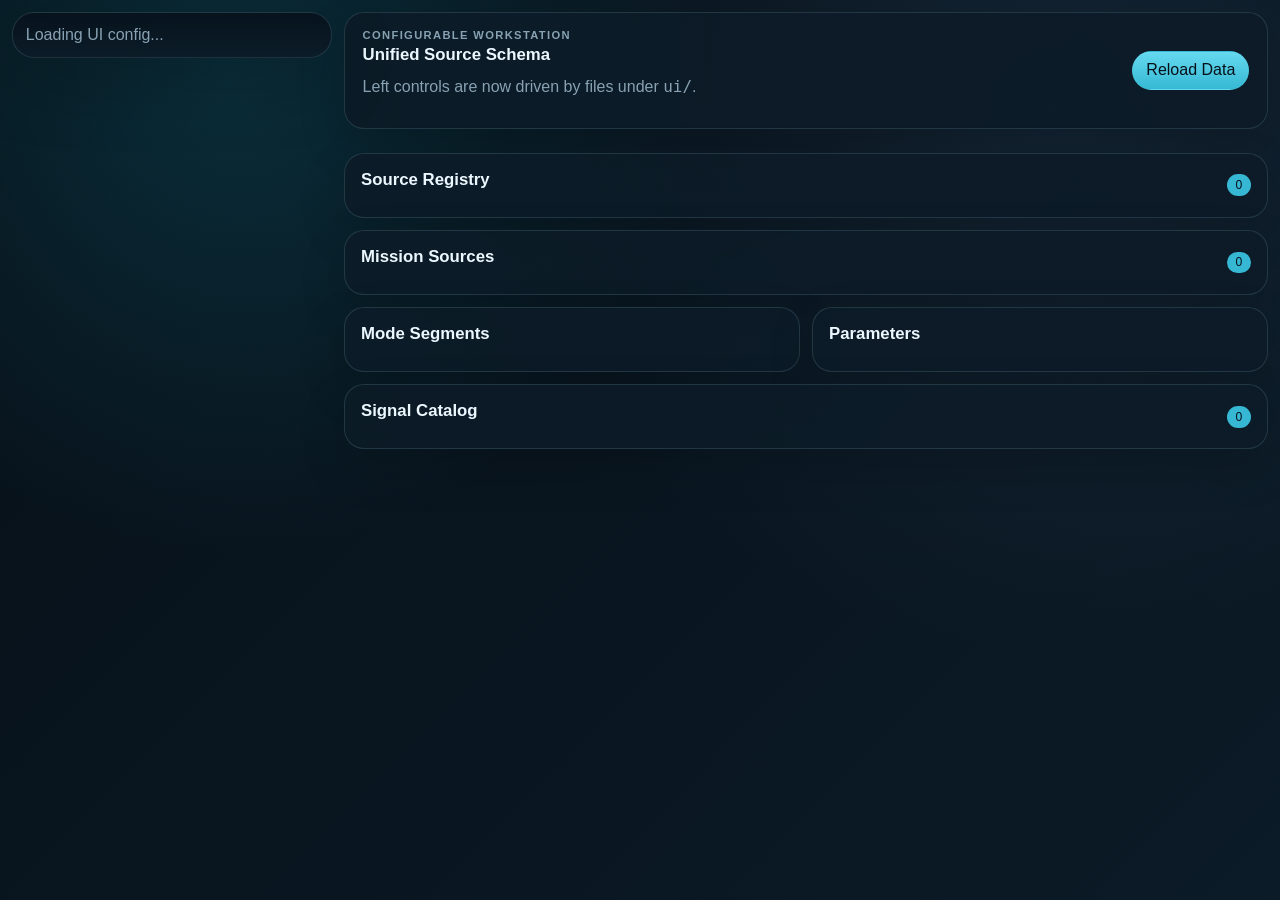
==== commit 9c33a06b: "Add configurable UI sidebar foundation" ====
--- a/viewer/index.html
+++ b/viewer/index.html
@@ -8,41 +8,18 @@
   </head>
   <body>
     <main class="app-shell">
-      <aside class="control-rail">
-        <div>
-          <p class="eyebrow">Flight Log Viewer</p>
-          <h1>Data Console</h1>
-          <p class="lede">Schema-first rebuild. Charts and 3D review will attach to this source model.</p>
-        </div>
-        <section class="panel">
-          <h2>Dataset</h2>
-          <div id="dataset-summary" class="stack muted">Loading dataset...</div>
-        </section>
-        <section class="panel">
-          <h2>Source Selection</h2>
-          <label class="field">
-            <span>Mission route</span>
-            <select id="route-source"></select>
-          </label>
-          <label class="field">
-            <span>Current task</span>
-            <select id="current-source"></select>
-          </label>
-          <label class="field">
-            <span>Parameters</span>
-            <select id="parameter-source"></select>
-          </label>
-          <p id="selection-readout" class="note"></p>
-        </section>
+      <aside id="left-sidebar" class="control-rail" aria-label="Flight log controls">
+        <div id="dataset-summary" class="muted">Loading UI config...</div>
       </aside>
 
-      <section class="workspace">
+      <section class="workspace" aria-label="Analysis workspace">
         <header class="hero">
           <div>
-            <p class="eyebrow">Rebuild Baseline</p>
+            <p class="eyebrow">Configurable Workstation</p>
             <h2>Unified Source Schema</h2>
+            <p class="meta">Left controls are now driven by files under <code>ui/</code>.</p>
           </div>
-          <button id="reload-button" type="button">Reload Data</button>
+          <button type="button" data-action="reload">Reload Data</button>
         </header>
 
         <section id="status-grid" class="status-grid"></section>
@@ -87,4 +64,3 @@
     <script type="module" src="js/app.js"></script>
   </body>
 </html>
-
--- a/viewer/css/base.css
+++ b/viewer/css/base.css
@@ -1,17 +1,43 @@
 :root {
-  --bg: #101714;
-  --paper: #f1ead8;
-  --ink: #17201b;
-  --muted: #66736b;
-  --line: rgba(23, 32, 27, 0.16);
-  --panel: rgba(255, 251, 238, 0.9);
-  --accent: #2f6f54;
-  --accent-2: #b65d32;
-  --warn: #b8860b;
-  --bad: #a33a3a;
-  --good: #21744a;
-  --rail: #17231d;
-  --rail-ink: #eef3e6;
+  --ui-background-page: #071018;
+  --ui-background-field: #0b1b27;
+  --ui-background-glow-a: rgba(19, 170, 196, 0.18);
+  --ui-background-glow-b: rgba(75, 111, 154, 0.16);
+  --ui-surface-panel: rgba(12, 28, 40, 0.92);
+  --ui-surface-panel-strong: rgba(16, 39, 55, 0.96);
+  --ui-surface-card: rgba(23, 51, 69, 0.74);
+  --ui-surface-rail: rgba(7, 18, 28, 0.96);
+  --ui-surface-rail-header: rgba(16, 45, 64, 0.82);
+  --ui-text-strong: #ecf8ff;
+  --ui-text-normal: #c9d9e5;
+  --ui-text-muted: #88a2b3;
+  --ui-text-inverse: #061019;
+  --ui-border-subtle: rgba(154, 205, 224, 0.16);
+  --ui-border-strong: rgba(154, 205, 224, 0.34);
+  --ui-border-focus: rgba(83, 214, 238, 0.72);
+  --ui-primary-base: #36b8d4;
+  --ui-primary-strong: #65d9ef;
+  --ui-primary-soft: rgba(54, 184, 212, 0.16);
+  --ui-secondary-base: #5f7892;
+  --ui-secondary-soft: rgba(95, 120, 146, 0.18);
+  --ui-dynamic-base: #f2aa3f;
+  --ui-dynamic-strong: #ffc86b;
+  --ui-dynamic-soft: rgba(242, 170, 63, 0.18);
+  --ui-warning-base: #f07d35;
+  --ui-warning-soft: rgba(240, 125, 53, 0.18);
+  --ui-error-base: #ef5350;
+  --ui-error-soft: rgba(239, 83, 80, 0.18);
+  --ui-success-base: #35c98f;
+  --ui-success-soft: rgba(53, 201, 143, 0.16);
+  --ui-font-family: Atkinson Hyperlegible, Noto Sans SC, sans-serif;
+  --ui-mono-family: JetBrains Mono, ui-monospace, monospace;
+  --ui-font-scale: 1;
+  --sidebar-width: 320px;
+  --sidebar-min-width: 240px;
+  --sidebar-max-width: 380px;
+  --sidebar-collapsed-width: 56px;
+  --workspace-gap: 12px;
+  --panel-radius: 14px;
 }
 
 * {
@@ -21,74 +47,270 @@
 body {
   margin: 0;
   min-height: 100vh;
-  color: var(--ink);
+  color: var(--ui-text-normal);
   background:
-    radial-gradient(circle at 18% 8%, rgba(182, 93, 50, 0.28), transparent 28rem),
-    radial-gradient(circle at 82% 12%, rgba(47, 111, 84, 0.26), transparent 30rem),
-    linear-gradient(135deg, #d9d0b8 0%, #ede5d1 48%, #c9d3c1 100%);
-  font-family: Avenir Next, Segoe UI, Verdana, sans-serif;
+    radial-gradient(circle at 18% 8%, var(--ui-background-glow-a), transparent 30rem),
+    radial-gradient(circle at 82% 12%, var(--ui-background-glow-b), transparent 34rem),
+    linear-gradient(135deg, var(--ui-background-page) 0%, var(--ui-background-field) 100%);
+  font-family: var(--ui-font-family);
+  font-size: calc(16px * var(--ui-font-scale));
 }
 
 button,
-select {
+select,
+input {
   font: inherit;
 }
 
 button {
-  border: 0;
+  min-height: 2.35rem;
+  border: 1px solid transparent;
   border-radius: 999px;
-  padding: 0.72rem 1rem;
-  color: white;
-  background: var(--accent);
+  padding: 0.58rem 0.82rem;
+  color: var(--ui-text-inverse);
+  background: linear-gradient(180deg, var(--ui-primary-strong), var(--ui-primary-base));
+  cursor: pointer;
+}
+
+button:hover {
+  border-color: var(--ui-border-focus);
+}
+
+button.active {
+  color: var(--ui-text-inverse);
+  background: linear-gradient(180deg, var(--ui-dynamic-strong), var(--ui-dynamic-base));
 }
 
 select {
   width: 100%;
-  border: 1px solid rgba(255, 255, 255, 0.2);
-  border-radius: 0.7rem;
-  padding: 0.65rem;
-  color: var(--rail-ink);
-  background: rgba(255, 255, 255, 0.08);
+  min-height: 2.5rem;
+  border: 1px solid var(--ui-border-subtle);
+  border-radius: 0.75rem;
+  padding: 0.55rem 0.65rem;
+  color: var(--ui-text-strong);
+  background: var(--ui-surface-card);
+}
+
+code {
+  font-family: var(--ui-mono-family);
 }
 
 .app-shell {
   display: grid;
-  grid-template-columns: minmax(240px, 320px) minmax(0, 1fr);
-  gap: 1rem;
+  grid-template-columns: minmax(var(--sidebar-min-width), var(--sidebar-width)) minmax(0, 1fr);
+  gap: var(--workspace-gap);
   min-height: 100vh;
-  padding: 1rem;
+  padding: var(--workspace-gap);
 }
 
 .control-rail {
   position: sticky;
-  top: 1rem;
+  top: var(--workspace-gap);
   align-self: start;
-  max-height: calc(100vh - 2rem);
-  overflow: auto;
-  border-radius: 1.4rem;
-  padding: 1rem;
-  color: var(--rail-ink);
-  background: linear-gradient(180deg, var(--rail), #0f1713);
-  box-shadow: 0 22px 60px rgba(23, 32, 27, 0.32);
-}
-
-.control-rail h1,
-.control-rail h2 {
-  color: var(--rail-ink);
+  min-width: var(--sidebar-min-width);
+  max-width: var(--sidebar-max-width);
+  max-height: calc(100vh - (var(--workspace-gap) * 2));
+  overflow: auto;
+  border: 1px solid var(--ui-border-subtle);
+  border-radius: calc(var(--panel-radius) + 8px);
+  padding: 0.8rem;
+  color: var(--ui-text-normal);
+  background: linear-gradient(180deg, var(--ui-surface-rail), var(--ui-surface-panel));
+  box-shadow: 0 22px 70px rgba(0, 0, 0, 0.22);
+}
+
+.control-rail.is-collapsed {
+  min-width: var(--sidebar-collapsed-width);
+  width: var(--sidebar-collapsed-width);
+  overflow: hidden;
+}
+
+.control-rail.is-collapsed .lede,
+.control-rail.is-collapsed .sidebar-sections,
+.control-rail.is-collapsed .sidebar-brand h1,
+.control-rail.is-collapsed .sidebar-brand .eyebrow {
+  display: none;
+}
+
+.sidebar-brand {
+  display: flex;
+  align-items: start;
+  justify-content: space-between;
+  gap: 0.75rem;
+  border: 1px solid var(--ui-border-subtle);
+  border-radius: var(--panel-radius);
+  padding: 0.75rem;
+  background: var(--ui-surface-rail-header);
+}
+
+.sidebar-brand h1 {
+  margin: 0;
+  color: var(--ui-text-strong);
+  font-size: 1.4rem;
+  letter-spacing: -0.03em;
+}
+
+.icon-button {
+  min-width: 2.2rem;
+  min-height: 2.2rem;
+  padding: 0;
+}
+
+.sidebar-sections {
+  display: grid;
+  gap: 0.65rem;
+  margin-top: 0.8rem;
+}
+
+.sidebar-section {
+  border: 1px solid var(--ui-border-subtle);
+  border-radius: var(--panel-radius);
+  overflow: hidden;
+  background: rgba(255, 255, 255, 0.02);
+}
+
+.sidebar-section-head {
+  display: flex;
+  justify-content: space-between;
+  width: 100%;
+  border-radius: 0;
+  color: var(--ui-text-strong);
+  background: transparent;
+}
+
+.sidebar-section-body {
+  display: grid;
+  gap: 0.65rem;
+  padding: 0.7rem;
+}
+
+.sidebar-section.collapsed .sidebar-section-body {
+  display: none;
+}
+
+.sidebar-item,
+.sidebar-readout,
+.sidebar-file-list,
+.warning-list,
+.tag-list,
+.panel-toggle-list {
+  min-width: 0;
+}
+
+.sidebar-readout,
+.sidebar-file-list > div,
+.small-kpi,
+.warning-item,
+.code-block {
+  border: 1px solid var(--ui-border-subtle);
+  border-radius: 0.85rem;
+  padding: 0.62rem;
+  background: var(--ui-surface-card);
+}
+
+.sidebar-readout span,
+.sidebar-file-list span,
+.small-kpi span {
+  display: block;
+  color: var(--ui-text-muted);
+  font-size: 0.74rem;
+}
+
+.sidebar-readout strong,
+.sidebar-file-list strong,
+.small-kpi strong {
+  display: block;
+  overflow: auto;
+  color: var(--ui-text-strong);
+  white-space: nowrap;
+}
+
+.sidebar-readout small {
+  display: block;
+  overflow: auto;
+  margin-top: 0.15rem;
+  color: var(--ui-text-muted);
+  white-space: nowrap;
+}
+
+.sidebar-file-list,
+.sidebar-kpi-grid {
+  display: grid;
+  gap: 0.45rem;
+}
+
+.sidebar-kpi-grid {
+  grid-template-columns: repeat(2, minmax(0, 1fr));
+}
+
+.segmented,
+.button-row {
+  display: flex;
+  flex-wrap: wrap;
+  gap: 0.38rem;
+}
+
+.segmented button,
+.button-row button {
+  flex: 1 1 auto;
+  min-height: 2.2rem;
+  padding-inline: 0.62rem;
+  color: var(--ui-text-normal);
+  background: var(--ui-secondary-soft);
+}
+
+.segmented button.active {
+  color: var(--ui-text-inverse);
+  background: var(--ui-dynamic-base);
+}
+
+.tag-list {
+  display: flex;
+  flex-wrap: wrap;
+  gap: 0.35rem;
+}
+
+.panel-toggle-list {
+  display: grid;
+  gap: 0.45rem;
+}
+
+.panel-toggle-list label {
+  display: flex;
+  align-items: center;
+  gap: 0.45rem;
+}
+
+.warning-item {
+  display: grid;
+  gap: 0.25rem;
+  margin-bottom: 0.45rem;
+}
+
+.warning-item strong {
+  color: var(--ui-warning-base);
+}
+
+.code-block {
+  display: block;
+  overflow: auto;
+  color: var(--ui-text-strong);
+  white-space: nowrap;
 }
 
 .workspace {
   display: grid;
-  gap: 1rem;
+  align-content: start;
+  gap: var(--workspace-gap);
   min-width: 0;
 }
 
 .hero,
 .panel {
-  border: 1px solid var(--line);
-  border-radius: 1.4rem;
-  background: var(--panel);
-  box-shadow: 0 18px 48px rgba(23, 32, 27, 0.12);
+  border: 1px solid var(--ui-border-subtle);
+  border-radius: calc(var(--panel-radius) + 6px);
+  background: var(--ui-surface-panel);
+  box-shadow: 0 18px 48px rgba(0, 0, 0, 0.16);
 }
 
 .hero {
@@ -96,7 +318,7 @@
   align-items: center;
   justify-content: space-between;
   gap: 1rem;
-  padding: 1.1rem 1.2rem;
+  padding: 1rem 1.1rem;
 }
 
 .panel {
@@ -112,7 +334,7 @@
 .status-grid,
 .card-grid {
   display: grid;
-  gap: 1rem;
+  gap: var(--workspace-gap);
 }
 
 .two-column {
@@ -129,22 +351,22 @@
 
 .card,
 .metric {
-  border: 1px solid var(--line);
-  border-radius: 1rem;
-  padding: 0.9rem;
-  background: rgba(255, 255, 255, 0.52);
+  border: 1px solid var(--ui-border-subtle);
+  border-radius: var(--panel-radius);
+  padding: 0.85rem;
+  background: var(--ui-surface-card);
 }
 
 .metric strong {
   display: block;
   margin-top: 0.2rem;
-  font-size: 1.35rem;
+  color: var(--ui-text-strong);
+  font-size: 1.25rem;
 }
 
 .field {
   display: grid;
   gap: 0.35rem;
-  margin: 0.75rem 0;
 }
 
 .field span,
@@ -152,21 +374,14 @@
 .note,
 .muted,
 .meta {
-  color: var(--muted);
-}
-
-.control-rail .field span,
-.control-rail .note,
-.control-rail .muted,
-.control-rail .eyebrow {
-  color: rgba(238, 243, 230, 0.72);
+  color: var(--ui-text-muted);
 }
 
 .eyebrow {
-  margin: 0 0 0.35rem;
+  margin: 0 0 0.28rem;
   text-transform: uppercase;
   letter-spacing: 0.12em;
-  font-size: 0.72rem;
+  font-size: 0.7rem;
   font-weight: 800;
 }
 
@@ -177,13 +392,13 @@
   margin-top: 0;
 }
 
-h1 {
-  margin-bottom: 0.55rem;
-  font-size: clamp(1.7rem, 4vw, 2.5rem);
+h2,
+h3 {
+  color: var(--ui-text-strong);
 }
 
 h2 {
-  margin-bottom: 0.75rem;
+  margin-bottom: 0.7rem;
   font-size: 1.05rem;
 }
 
@@ -193,7 +408,8 @@
 }
 
 .lede {
-  color: rgba(238, 243, 230, 0.78);
+  margin: 0.65rem 0 0;
+  color: var(--ui-text-muted);
   line-height: 1.45;
 }
 
@@ -210,23 +426,23 @@
   align-items: center;
   max-width: 100%;
   border-radius: 999px;
-  padding: 0.25rem 0.55rem;
-  color: white;
-  background: var(--accent);
-  font-size: 0.78rem;
+  padding: 0.24rem 0.55rem;
+  color: var(--ui-text-inverse);
+  background: var(--ui-primary-base);
+  font-size: 0.76rem;
   white-space: nowrap;
 }
 
 .tag.warn {
-  background: var(--warn);
+  background: var(--ui-warning-base);
 }
 
 .tag.bad {
-  background: var(--bad);
+  background: var(--ui-error-base);
 }
 
 .tag.good {
-  background: var(--good);
+  background: var(--ui-success-base);
 }
 
 .stack {
@@ -237,7 +453,7 @@
 .scroll-list {
   max-height: 320px;
   overflow: auto;
-  border-radius: 1rem;
+  border-radius: var(--panel-radius);
 }
 
 .row {
@@ -245,9 +461,9 @@
   grid-template-columns: minmax(10rem, 1fr) minmax(8rem, 1fr) auto;
   gap: 0.65rem;
   align-items: center;
-  border-bottom: 1px solid var(--line);
+  min-width: 560px;
+  border-bottom: 1px solid var(--ui-border-subtle);
   padding: 0.55rem 0;
-  min-width: 560px;
 }
 
 .compact .row {
@@ -260,12 +476,12 @@
 }
 
 .error {
-  border-color: rgba(163, 58, 58, 0.38);
-  color: #6f1e1e;
-  background: rgba(255, 218, 210, 0.78);
-}
-
-@media (max-width: 860px) {
+  border-color: var(--ui-error-base);
+  color: var(--ui-text-strong);
+  background: var(--ui-error-soft);
+}
+
+@media (max-width: 900px) {
   .app-shell {
     grid-template-columns: 1fr;
   }
@@ -273,6 +489,7 @@
   .control-rail {
     position: relative;
     top: 0;
+    max-width: none;
     max-height: none;
   }
 
@@ -281,4 +498,3 @@
     grid-template-columns: 1fr;
   }
 }
-
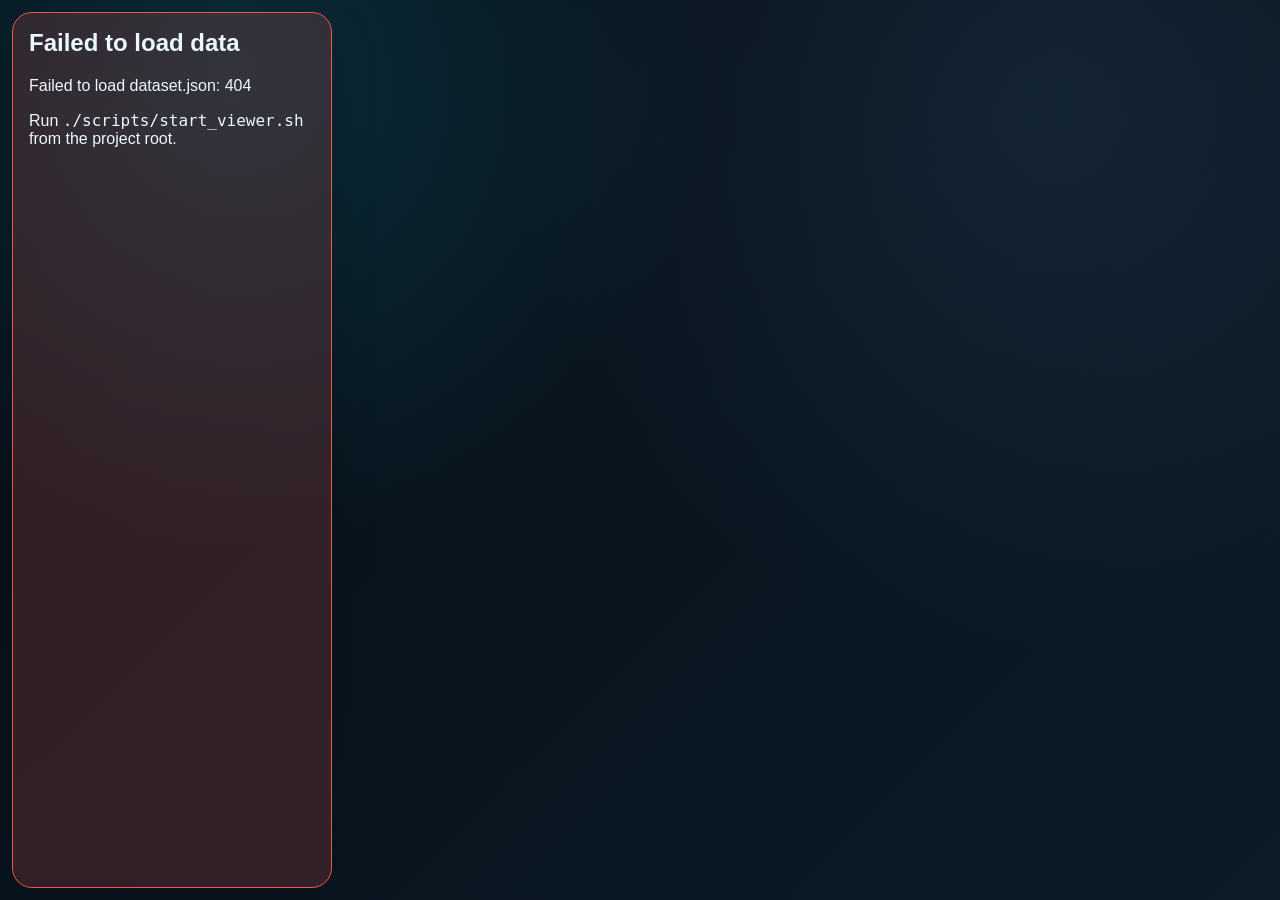
==== commit 08a381c8: "Fix sidebar collapse and panel defaults" ====
--- a/viewer/index.html
+++ b/viewer/index.html
@@ -17,14 +17,14 @@
           <div>
             <p class="eyebrow">Configurable Workstation</p>
             <h2>Unified Source Schema</h2>
-            <p class="meta">Left controls are now driven by files under <code>ui/</code>.</p>
+            <p class="meta">Right panels are controlled from the left sidebar.</p>
           </div>
           <button type="button" data-action="reload">Reload Data</button>
         </header>
 
-        <section id="status-grid" class="status-grid"></section>
+        <section id="status-grid" class="status-grid workspace-panel" data-panel-id="overview"></section>
 
-        <section class="panel wide">
+        <section class="panel wide workspace-panel" data-panel-id="source-registry">
           <div class="section-head">
             <h2>Source Registry</h2>
             <span id="source-count" class="badge">0</span>
@@ -32,7 +32,7 @@
           <div id="source-list" class="card-grid"></div>
         </section>
 
-        <section class="panel wide">
+        <section class="panel wide workspace-panel" data-panel-id="mission-sources">
           <div class="section-head">
             <h2>Mission Sources</h2>
             <span id="mission-count" class="badge">0</span>
@@ -40,18 +40,18 @@
           <div id="mission-list" class="card-grid"></div>
         </section>
 
-        <section class="two-column">
-          <section class="panel">
+        <section class="two-column workspace-panel-group">
+          <section class="panel workspace-panel" data-panel-id="mode-segments">
             <h2>Mode Segments</h2>
             <div id="mode-list" class="scroll-list"></div>
           </section>
-          <section class="panel">
+          <section class="panel workspace-panel" data-panel-id="parameters">
             <h2>Parameters</h2>
             <div id="parameter-summary" class="stack"></div>
           </section>
         </section>
 
-        <section class="panel wide">
+        <section class="panel wide workspace-panel" data-panel-id="signal-catalog">
           <div class="section-head">
             <h2>Signal Catalog</h2>
             <span id="signal-count" class="badge">0</span>
--- a/viewer/css/base.css
+++ b/viewer/css/base.css
@@ -97,16 +97,21 @@
 
 .app-shell {
   display: grid;
-  grid-template-columns: minmax(var(--sidebar-min-width), var(--sidebar-width)) minmax(0, 1fr);
+  grid-template-columns: var(--sidebar-width) minmax(0, 1fr);
   gap: var(--workspace-gap);
   min-height: 100vh;
   padding: var(--workspace-gap);
+}
+
+.app-shell.is-sidebar-collapsed {
+  grid-template-columns: var(--sidebar-collapsed-width) minmax(0, 1fr);
 }
 
 .control-rail {
   position: sticky;
   top: var(--workspace-gap);
   align-self: start;
+  width: var(--sidebar-width);
   min-width: var(--sidebar-min-width);
   max-width: var(--sidebar-max-width);
   max-height: calc(100vh - (var(--workspace-gap) * 2));
@@ -120,8 +125,10 @@
 }
 
 .control-rail.is-collapsed {
+  width: var(--sidebar-collapsed-width);
   min-width: var(--sidebar-collapsed-width);
-  width: var(--sidebar-collapsed-width);
+  max-width: var(--sidebar-collapsed-width);
+  padding: 0.45rem;
   overflow: hidden;
 }
 
@@ -130,6 +137,16 @@
 .control-rail.is-collapsed .sidebar-brand h1,
 .control-rail.is-collapsed .sidebar-brand .eyebrow {
   display: none;
+}
+
+.control-rail.is-collapsed .sidebar-brand {
+  justify-content: center;
+  padding: 0.45rem;
+}
+
+.control-rail.is-collapsed .icon-button {
+  min-width: 2.55rem;
+  min-height: 2.55rem;
 }
 
 .sidebar-brand {
@@ -298,6 +315,11 @@
   white-space: nowrap;
 }
 
+.workspace-panel.is-hidden,
+.workspace-panel-group.is-hidden {
+  display: none;
+}
+
 .workspace {
   display: grid;
   align-content: start;
@@ -370,6 +392,7 @@
 }
 
 .field span,
+.control-label,
 .eyebrow,
 .note,
 .muted,
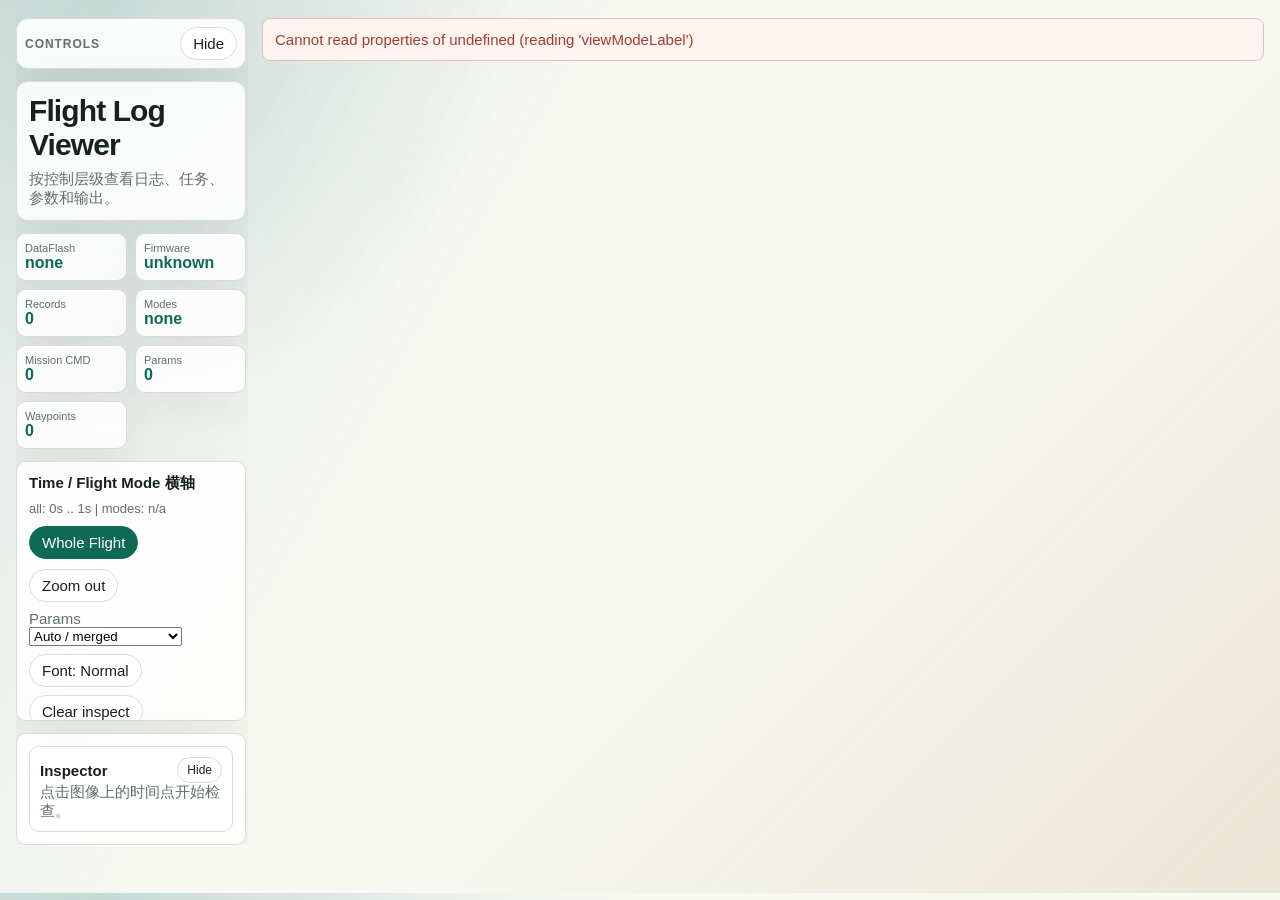
==== commit dd49821f: "Release v0.1.2: fix mission playback and add portable launchers" ====
--- a/viewer/index.html
+++ b/viewer/index.html
@@ -1,66 +1,4592 @@
 <!doctype html>
-<html lang="en">
+<html lang="zh-CN">
   <head>
-    <meta charset="utf-8">
-    <meta name="viewport" content="width=device-width, initial-scale=1">
+    <meta charset="utf-8" />
+    <meta name="viewport" content="width=device-width, initial-scale=1" />
     <title>Flight Log Viewer</title>
-    <link rel="stylesheet" href="css/base.css">
+    <style>
+      :root {
+        color-scheme: light dark;
+        --ink: #17211d;
+        --muted: #607068;
+        --soft: #eef2ec;
+        --paper: #f7f8f2;
+        --panel: #ffffff;
+        --line: #d7ded6;
+        --green: #0f6a55;
+        --blue: #246b93;
+        --red: #a13d31;
+        --gold: #9a6b16;
+        --violet: #67509a;
+        --shadow: 0 18px 52px rgba(23, 33, 29, 0.08);
+        --canvas: #fbfcf8;
+        --mode-text: #10211b;
+        --mode-auto: rgba(245, 158, 11, 0.34);
+        --mode-stabilize: rgba(36, 107, 147, 0.26);
+        --mode-manual: rgba(161, 61, 49, 0.24);
+        --mode-other: rgba(103, 80, 154, 0.22);
+        --zero-line: rgba(161, 61, 49, 0.72);
+        --mode-transition: rgba(23, 33, 29, 0.5);
+        --custom-h-ref: rgba(154, 107, 22, 0.88);
+        --custom-time-ref: rgba(36, 107, 147, 0.88);
+        --inspector-time: rgba(18, 128, 106, 0.95);
+      }
+
+      * {
+        box-sizing: border-box;
+      }
+
+      body {
+        --font-scale: 1;
+        margin: 0;
+        background:
+          radial-gradient(circle at 8% 0%, rgba(15, 106, 85, 0.14), transparent 28%),
+          linear-gradient(120deg, rgba(36, 107, 147, 0.1), transparent 36%),
+          linear-gradient(315deg, rgba(154, 107, 22, 0.13), transparent 40%),
+          var(--paper);
+        color: var(--ink);
+        font-family: "Avenir Next", "Gill Sans", "Trebuchet MS", sans-serif;
+        font-size: calc(15px * var(--font-scale));
+      }
+
+      body.font-compact {
+        --font-scale: 0.9;
+      }
+
+      body.font-large {
+        --font-scale: 1.14;
+      }
+
+      main {
+        display: grid;
+        gap: 14px;
+        grid-template-columns: minmax(208px, 232px) minmax(0, 1fr);
+        margin: 0 auto;
+        max-width: 1500px;
+        padding: 18px 16px 48px;
+      }
+
+      .control-panel {
+        align-self: start;
+        display: grid;
+        gap: 12px;
+        max-height: calc(100dvh - 36px);
+        max-width: 232px;
+        min-width: 0;
+        overflow: auto;
+        padding-right: 2px;
+        position: sticky;
+        scrollbar-width: thin;
+        top: 18px;
+        width: 100%;
+      }
+
+      .control-panel > *,
+      .toolbar *,
+      .inspector *,
+      .metric * {
+        min-width: 0;
+        max-width: 100%;
+      }
+
+      .viewer-panel {
+        min-width: 0;
+      }
+
+      main.controls-collapsed {
+        grid-template-columns: 42px minmax(0, 1fr);
+      }
+
+      main.controls-collapsed .control-panel > :not(.control-strip) {
+        display: none;
+      }
+
+      .control-strip {
+        align-items: center;
+        background: rgba(255, 255, 255, 0.88);
+        border: 1px solid var(--line);
+        border-radius: 12px;
+        box-shadow: var(--shadow);
+        display: flex;
+        gap: 8px;
+        justify-content: space-between;
+        padding: 8px;
+      }
+
+      .control-title {
+        color: var(--muted);
+        font-size: calc(12px * var(--font-scale));
+        font-weight: 700;
+        letter-spacing: 0.08em;
+        text-transform: uppercase;
+        writing-mode: vertical-rl;
+      }
+
+      main:not(.controls-collapsed) .control-title {
+        writing-mode: horizontal-tb;
+      }
+
+      header {
+        background: rgba(255, 255, 255, 0.88);
+        border: 1px solid var(--line);
+        border-radius: 12px;
+        box-shadow: var(--shadow);
+        display: grid;
+        gap: 8px;
+        padding: 12px;
+      }
+
+      h1,
+      h2,
+      h3,
+      p {
+        margin: 0;
+      }
+
+      h1 {
+        font-size: clamp(calc(21px * var(--font-scale)), 4vw, calc(30px * var(--font-scale)));
+        letter-spacing: -0.03em;
+      }
+
+      h2 {
+        font-size: calc(20px * var(--font-scale));
+      }
+
+      h3 {
+        font-size: calc(15px * var(--font-scale));
+      }
+
+      p,
+      td,
+      th,
+      li,
+      label {
+        color: var(--muted);
+      }
+
+      code {
+        background: var(--soft);
+        border-radius: 4px;
+        padding: 2px 5px;
+      }
+
+      button {
+        border: 1px solid var(--line);
+        border-radius: 999px;
+        background: #fff;
+        color: var(--ink);
+        cursor: pointer;
+        font: inherit;
+        padding: 7px 12px;
+      }
+
+      button.active {
+        background: var(--green);
+        border-color: var(--green);
+        color: #fff;
+      }
+
+      .metrics {
+        display: grid;
+        gap: 8px;
+        grid-template-columns: repeat(2, minmax(0, 1fr));
+        margin: 0;
+      }
+
+      .metric {
+        background: rgba(255, 255, 255, 0.88);
+        border: 1px solid var(--line);
+        border-radius: 10px;
+        padding: 8px;
+        box-shadow: var(--shadow);
+      }
+
+      .metric p {
+        font-size: calc(11px * var(--font-scale));
+      }
+
+      .metric strong {
+        display: block;
+        color: var(--green);
+        font-size: calc(16px * var(--font-scale));
+        overflow: auto;
+        scrollbar-width: thin;
+        white-space: nowrap;
+      }
+
+      .notice,
+      .toolbar,
+      .inspector {
+        background: rgba(255, 255, 255, 0.88);
+        border: 1px solid var(--line);
+        border-radius: 10px;
+        box-shadow: var(--shadow);
+        margin-bottom: 0;
+        padding: 12px;
+      }
+
+      .toolbar {
+        display: grid;
+        gap: 10px;
+      }
+
+      .toolbar-row,
+      .mode-buttons,
+      .chart-actions {
+        align-items: center;
+        display: flex;
+        flex-wrap: wrap;
+        gap: 8px;
+      }
+
+      .range-text {
+        color: var(--muted);
+        font-size: calc(13px * var(--font-scale));
+      }
+
+      .layer {
+        background: rgba(255, 255, 255, 0.92);
+        border: 1px solid var(--line);
+        border-radius: 10px;
+        box-shadow: var(--shadow);
+        margin-top: 0;
+        overflow: hidden;
+      }
+
+      .layer-head {
+        align-items: center;
+        display: grid;
+        gap: 10px;
+        grid-template-columns: 1fr auto auto;
+        padding: 11px 14px;
+        border-bottom: 1px solid var(--line);
+        background: linear-gradient(90deg, rgba(15, 106, 85, 0.09), rgba(255, 255, 255, 0));
+      }
+
+      .layer-head p {
+        font-size: calc(13px * var(--font-scale));
+        max-width: 820px;
+      }
+
+      .layer-index {
+        color: var(--muted);
+        font-size: calc(12px * var(--font-scale));
+        font-weight: 700;
+      }
+
+      .layer-toggle {
+        padding: 5px 10px;
+      }
+
+      .layer.collapsed .layer-body {
+        display: none;
+      }
+
+      .layer-body {
+        display: grid;
+        grid-template-columns: minmax(0, 1.7fr) minmax(240px, 0.45fr);
+        gap: 14px;
+        padding: 14px;
+      }
+
+      .panel {
+        min-width: 0;
+      }
+
+      .panel + .panel {
+        border-left: 1px solid var(--line);
+        padding-left: 14px;
+      }
+
+      .chart-shell {
+        position: relative;
+      }
+
+      canvas {
+        display: block;
+        width: 100%;
+        height: 380px;
+        border: 1px solid var(--line);
+        border-radius: 10px;
+        background: var(--canvas);
+        touch-action: none;
+      }
+
+      .small canvas {
+        height: 310px;
+      }
+
+      #track-3d-chart {
+        height: 460px;
+      }
+
+      .readout {
+        background: rgba(255, 255, 255, 0.94);
+        border: 1px solid var(--line);
+        border-radius: 8px;
+        bottom: 8px;
+        box-shadow: 0 8px 24px rgba(23, 33, 29, 0.08);
+        color: var(--ink);
+        font-size: 12px;
+        left: 8px;
+        max-width: min(92%, 680px);
+        padding: 7px 8px;
+        position: absolute;
+      }
+
+      .readout:empty {
+        display: none;
+      }
+
+      header,
+      .toolbar,
+      .metric,
+      .notice,
+      .note,
+      .readout,
+      .inspector-card,
+      .layer-head,
+      td,
+      th {
+        overflow: auto;
+        scrollbar-width: thin;
+      }
+
+      header { max-height: 150px; }
+      .toolbar { max-height: 260px; }
+      .metric { max-height: 84px; }
+      .note { max-height: 210px; }
+      .layer-head { max-height: 130px; }
+      .readout { max-height: 140px; }
+
+      td,
+      th {
+        max-width: 220px;
+        white-space: nowrap;
+      }
+
+      .legend {
+        display: flex;
+        flex-wrap: wrap;
+        gap: 8px 14px;
+        margin-top: 8px;
+        font-size: calc(13px * var(--font-scale));
+      }
+
+      .chart-control-bar {
+        align-items: center;
+        display: flex;
+        flex-wrap: wrap;
+        gap: 8px;
+        margin-top: 8px;
+      }
+
+      .chart-control-bar button,
+      .custom-controls button,
+      .custom-controls select,
+      .track-controls button,
+      .track-controls input,
+      .track-controls select {
+        font-size: 12px;
+        padding: 5px 9px;
+      }
+
+      .track-controls input[type="range"] {
+        padding-left: 0;
+        padding-right: 0;
+        width: 100%;
+      }
+
+      .custom-controls select,
+      .track-controls select,
+      .track-controls input[type="number"] {
+        background: var(--panel);
+        border: 1px solid var(--line);
+        border-radius: 999px;
+        color: var(--ink);
+      }
+
+      .mission-source-row label {
+        align-items: center;
+        display: inline-flex;
+        gap: 5px;
+        white-space: nowrap;
+      }
+
+      .mission-source-row input[type="number"] {
+        width: 92px;
+      }
+
+      .table-scroll {
+        border: 1px solid var(--line);
+        border-radius: 8px;
+        max-height: 330px;
+        overflow: auto;
+      }
+
+      .table-scroll table {
+        min-width: 100%;
+      }
+
+      .param-card {
+        border: 1px solid var(--line);
+        border-radius: 8px;
+        display: grid;
+        gap: 6px;
+        max-height: 260px;
+        overflow: auto;
+        padding: 8px;
+        scrollbar-width: thin;
+      }
+
+      .param-row {
+        display: grid;
+        gap: 4px;
+        grid-template-columns: minmax(96px, 0.9fr) minmax(0, 1.1fr);
+        min-width: 260px;
+      }
+
+      .param-row code,
+      .param-row span {
+        overflow: auto;
+        scrollbar-width: thin;
+        white-space: nowrap;
+      }
+
+      .custom-controls,
+      .track-controls {
+        display: grid;
+        gap: 8px;
+      }
+
+      .track-controls {
+        background: var(--soft);
+        border: 1px solid var(--line);
+        border-radius: 10px;
+        box-shadow: var(--shadow);
+        margin: 8px 0 12px;
+        padding: 8px;
+      }
+
+      .track-quickbar {
+        align-items: center;
+        display: flex;
+        flex-wrap: nowrap;
+        gap: 6px;
+        overflow: auto;
+        scrollbar-width: thin;
+      }
+
+      .track-quickbar button,
+      .track-quickbar select {
+        flex: 0 0 auto;
+      }
+
+      .track-section,
+      .track-details {
+        background: var(--panel);
+        border: 1px solid var(--line);
+        border-radius: 9px;
+        min-width: 0;
+      }
+
+      .track-section {
+        display: grid;
+        gap: 7px;
+        padding: 8px;
+      }
+
+      .track-details {
+        overflow: hidden;
+      }
+
+      .track-details summary {
+        cursor: pointer;
+        font-weight: 700;
+        list-style-position: inside;
+        overflow: auto;
+        padding: 8px;
+        scrollbar-width: thin;
+        white-space: nowrap;
+      }
+
+      .track-details[open] summary {
+        border-bottom: 1px solid var(--line);
+      }
+
+      .track-details-body {
+        display: grid;
+        gap: 7px;
+        padding: 8px;
+      }
+
+      .track-section-title {
+        align-items: baseline;
+        display: flex;
+        flex-wrap: wrap;
+        gap: 8px;
+        justify-content: space-between;
+      }
+
+      .track-section-title strong {
+        color: var(--ink);
+      }
+
+      .track-button-row {
+        display: flex;
+        flex-wrap: nowrap;
+        gap: 6px;
+        max-height: 86px;
+        overflow: auto;
+        scrollbar-width: thin;
+      }
+
+      .track-slider-row {
+        display: grid;
+        gap: 5px;
+      }
+
+      .track-controls .mode-buttons,
+      .track-controls .chart-actions {
+        gap: 6px;
+        max-height: 92px;
+        overflow: auto;
+        scrollbar-width: thin;
+      }
+
+      .inspector {
+        display: grid;
+        gap: 10px;
+      }
+
+      .inspector-card {
+        border: 1px solid var(--line);
+        border-radius: 10px;
+        background: var(--panel);
+        padding: 10px;
+      }
+
+      .inspector-head {
+        align-items: center;
+        display: flex;
+        gap: 8px;
+        justify-content: space-between;
+      }
+
+      .inspector-head h3,
+      .inspector-card h3 {
+        margin-bottom: 0;
+      }
+
+      .inspector-actions {
+        align-items: center;
+        display: flex;
+        flex-wrap: wrap;
+        gap: 6px;
+      }
+
+      .inspector-actions button {
+        font-size: calc(12px * var(--font-scale));
+        padding: 5px 9px;
+      }
+
+      .inspector-grid {
+        display: grid;
+        gap: 6px;
+      }
+
+      .kv-grid {
+        display: grid;
+        gap: 6px;
+        grid-template-columns: repeat(2, minmax(0, 1fr));
+        margin-top: 8px;
+      }
+
+      .kv {
+        background: var(--soft);
+        border-radius: 8px;
+        padding: 7px;
+      }
+
+      .kv span {
+        color: var(--muted);
+        display: block;
+        font-size: calc(11px * var(--font-scale));
+      }
+
+      .kv strong {
+        color: var(--ink);
+        display: block;
+        overflow: auto;
+        scrollbar-width: thin;
+        text-overflow: clip;
+        white-space: nowrap;
+      }
+
+      .track-3d-stage {
+        position: relative;
+      }
+
+      .track-hud-overlay {
+        background: transparent;
+        border: 0;
+        border-radius: 16px;
+        height: calc(100% - 24px);
+        max-width: 380px;
+        min-height: 320px;
+        pointer-events: none;
+        position: absolute;
+        right: 12px;
+        top: 12px;
+        width: min(38%, 380px);
+        z-index: 3;
+      }
+
+      .track-hud-overlay.hidden {
+        display: none;
+      }
+
+      .mission-status-strip {
+        align-items: center;
+        background: linear-gradient(135deg, rgba(15, 106, 85, 0.14), rgba(36, 107, 147, 0.11));
+        border: 1px solid var(--line);
+        border-radius: 10px;
+        display: grid;
+        gap: 8px;
+        grid-template-columns: minmax(86px, auto) minmax(0, 1fr) minmax(120px, auto);
+        margin: 12px 0 8px;
+        overflow: auto;
+        padding: 8px 10px;
+        scrollbar-width: thin;
+      }
+
+      .mission-status-strip strong,
+      .mission-status-strip span {
+        overflow: auto;
+        scrollbar-width: thin;
+        white-space: nowrap;
+      }
+
+      .mission-status-strip .source {
+        color: var(--muted);
+        text-align: right;
+      }
+
+      .mission-status-strip.override {
+        border-color: rgba(255, 77, 255, 0.55);
+      }
+
+      .inspector-row {
+        align-items: start;
+        border-top: 1px solid var(--line);
+        display: grid;
+        gap: 6px;
+        grid-template-columns: minmax(82px, 0.9fr) minmax(0, 1.1fr);
+        padding-top: 6px;
+      }
+
+      .inspector-row:first-child {
+        border-top: 0;
+        padding-top: 0;
+      }
+
+      .inspector-row small {
+        color: var(--muted);
+        grid-column: 1 / -1;
+      }
+
+      .mini-list {
+        display: flex;
+        flex-wrap: nowrap;
+        gap: 5px;
+        margin-top: 7px;
+        overflow: auto;
+        scrollbar-width: thin;
+      }
+
+      .mini-list code {
+        font-size: calc(11px * var(--font-scale));
+      }
+
+      .inspector-collapsed .inspector-body {
+        display: none;
+      }
+
+      .inspector-card.chain-collapsed .chain-body {
+        display: none;
+      }
+
+      .chain-body {
+        max-height: 360px;
+        overflow: auto;
+        padding-top: 8px;
+        scrollbar-width: thin;
+      }
+
+      .inspector-row strong,
+      .inspector-row span,
+      .inspector-row small,
+      .kv strong,
+      .mini-list {
+        overflow: auto;
+        scrollbar-width: thin;
+      }
+
+      .inspector-row strong,
+      .inspector-row span,
+      .inspector-row small {
+        white-space: nowrap;
+      }
+
+      .status-pill {
+        border-radius: 999px;
+        display: inline-block;
+        font-size: 11px;
+        font-weight: 700;
+        margin-left: 4px;
+        padding: 2px 6px;
+        text-transform: uppercase;
+      }
+
+      .status-direct { background: rgba(15, 106, 85, 0.14); color: var(--green); }
+      .status-derived { background: rgba(154, 107, 22, 0.18); color: var(--gold); }
+      .status-missing { background: rgba(161, 61, 49, 0.14); color: var(--red); }
+
+      .custom-controls label {
+        display: grid;
+        gap: 4px;
+      }
+
+      .wp-button {
+        border-radius: 6px;
+        padding: 4px 7px;
+        text-align: left;
+      }
+
+      .wp-button.active {
+        background: var(--gold);
+        border-color: var(--gold);
+        color: #1d1404;
+      }
+
+      .legend label {
+        align-items: center;
+        display: inline-flex;
+        gap: 5px;
+      }
+
+      .swatch {
+        border-radius: 2px;
+        display: inline-block;
+        height: 10px;
+        width: 10px;
+      }
+
+      table {
+        width: 100%;
+        border-collapse: collapse;
+        font-size: 13px;
+      }
+
+      th,
+      td {
+        border-bottom: 1px solid var(--line);
+        padding: 7px 4px;
+        text-align: left;
+        vertical-align: top;
+      }
+
+      th {
+        color: var(--ink);
+      }
+
+      .stack {
+        display: grid;
+        gap: 10px;
+        align-content: start;
+      }
+
+      .note {
+        background: var(--soft);
+        border-radius: 8px;
+        padding: 10px;
+        font-size: 13px;
+      }
+
+      .error {
+        color: var(--red);
+        background: #fff4f0;
+        border: 1px solid #e6beb5;
+        border-radius: 8px;
+        padding: 12px;
+      }
+
+
+      @media (prefers-color-scheme: dark) {
+        :root {
+          --ink: #edf4ef;
+          --muted: #b7c6bd;
+          --soft: #1d2a24;
+          --paper: #0e1512;
+          --panel: #121d18;
+          --line: #32443b;
+          --green: #44d0a8;
+          --blue: #73c7f1;
+          --red: #ff9387;
+          --gold: #f2c36b;
+          --violet: #c5b0ff;
+          --shadow: 0 18px 52px rgba(0, 0, 0, 0.28);
+          --canvas: #101914;
+          --mode-text: #f7fff9;
+          --mode-auto: rgba(245, 158, 11, 0.46);
+          --mode-stabilize: rgba(56, 189, 248, 0.36);
+          --mode-manual: rgba(248, 113, 113, 0.36);
+          --mode-other: rgba(167, 139, 250, 0.34);
+          --zero-line: rgba(255, 147, 135, 0.82);
+          --mode-transition: rgba(247, 255, 249, 0.62);
+          --custom-h-ref: rgba(242, 195, 107, 0.92);
+          --custom-time-ref: rgba(115, 199, 241, 0.92);
+          --inspector-time: rgba(68, 208, 168, 0.96);
+        }
+
+        body {
+          background:
+            radial-gradient(circle at 8% 0%, rgba(68, 208, 168, 0.14), transparent 28%),
+            linear-gradient(120deg, rgba(115, 199, 241, 0.1), transparent 36%),
+            linear-gradient(315deg, rgba(242, 195, 107, 0.12), transparent 40%),
+            var(--paper);
+        }
+
+        header,
+        .control-strip,
+        .metric,
+        .notice,
+        .toolbar,
+        .layer,
+        .readout {
+          background: rgba(18, 29, 24, 0.94);
+        }
+
+        button {
+          background: #17241e;
+          color: var(--ink);
+        }
+      }
+
+      @media (max-width: 860px) {
+        main {
+          grid-template-columns: 1fr;
+        }
+
+        .control-panel {
+          max-height: none;
+          overflow: visible;
+          position: static;
+        }
+
+        .layer-head,
+        .layer-body {
+          display: grid;
+          grid-template-columns: 1fr;
+        }
+
+        .track-3d-stage .readout {
+          position: static;
+          max-width: none;
+        }
+
+        .track-hud-overlay {
+          position: static;
+          width: 100%;
+          max-width: none;
+          height: 320px;
+        }
+
+        .panel + .panel {
+          border-left: 0;
+          border-top: 1px solid var(--line);
+          padding-left: 0;
+          padding-top: 14px;
+        }
+
+        canvas {
+          height: 320px;
+        }
+      }
+    </style>
   </head>
   <body>
-    <main class="app-shell">
-      <aside id="left-sidebar" class="control-rail" aria-label="Flight log controls">
-        <div id="dataset-summary" class="muted">Loading UI config...</div>
+    <main>
+      <aside class="control-panel">
+        <div class="control-strip"><span class="control-title">Controls</span><button id="toggle-controls">Hide</button></div>
+        <header>
+          <h1>Flight Log Viewer</h1>
+          <p>按控制层级查看日志、任务、参数和输出。</p>
+        </header>
+        <div class="metrics" id="metrics"></div>
+        <div id="timeline-toolbar"></div>
+        <div id="time-inspector"></div>
       </aside>
-
-      <section class="workspace" aria-label="Analysis workspace">
-        <header class="hero">
-          <div>
-            <p class="eyebrow">Configurable Workstation</p>
-            <h2>Unified Source Schema</h2>
-            <p class="meta">Right panels are controlled from the left sidebar.</p>
-          </div>
-          <button type="button" data-action="reload">Reload Data</button>
-        </header>
-
-        <section id="status-grid" class="status-grid workspace-panel" data-panel-id="overview"></section>
-
-        <section class="panel wide workspace-panel" data-panel-id="source-registry">
-          <div class="section-head">
-            <h2>Source Registry</h2>
-            <span id="source-count" class="badge">0</span>
-          </div>
-          <div id="source-list" class="card-grid"></div>
-        </section>
-
-        <section class="panel wide workspace-panel" data-panel-id="mission-sources">
-          <div class="section-head">
-            <h2>Mission Sources</h2>
-            <span id="mission-count" class="badge">0</span>
-          </div>
-          <div id="mission-list" class="card-grid"></div>
-        </section>
-
-        <section class="two-column workspace-panel-group">
-          <section class="panel workspace-panel" data-panel-id="mode-segments">
-            <h2>Mode Segments</h2>
-            <div id="mode-list" class="scroll-list"></div>
-          </section>
-          <section class="panel workspace-panel" data-panel-id="parameters">
-            <h2>Parameters</h2>
-            <div id="parameter-summary" class="stack"></div>
-          </section>
-        </section>
-
-        <section class="panel wide workspace-panel" data-panel-id="signal-catalog">
-          <div class="section-head">
-            <h2>Signal Catalog</h2>
-            <span id="signal-count" class="badge">0</span>
-          </div>
-          <div id="signal-list" class="scroll-list compact"></div>
-        </section>
+      <section class="viewer-panel">
+        <div id="app"></div>
       </section>
     </main>
 
-    <script type="module" src="js/app.js"></script>
+    <script src="js/track-camera.js"></script>
+    <script src="js/track-hud.js"></script>
+    <script>
+      const colors = {
+        green: "#0f6a55",
+        blue: "#246b93",
+        red: "#a13d31",
+        gold: "#9a6b16",
+        violet: "#67509a",
+        gray: "#7b8780",
+        teal: "#12806a",
+      };
+
+      const fmt = new Intl.NumberFormat("en-US", { maximumFractionDigits: 3 });
+      const motionMessageNames = [
+        "IMU", "IMU2", "IMU3", "ACC", "ACC2", "ACC3", "GYR", "GYR2", "GYR3", "VIBE", "RATE",
+        "XKF0", "XKF1", "XKF2", "XKF3", "XKF4", "XKF5", "XKFD", "XKFM", "XKFS", "XKT", "XKTV", "XKV1", "XKV2", "XKY0", "XKY1",
+        "NKF0", "NKF1", "NKF2", "NKF3", "NKF4", "NKF5",
+      ];
+      const missionMessageNames = ["CMD", "MAVC", "EV", "TERR", "ORGN"];
+      const mavCmdNames = {
+        16: "NAV_WAYPOINT",
+        17: "NAV_LOITER_UNLIM",
+        18: "NAV_LOITER_TURNS",
+        19: "NAV_LOITER_TIME",
+        20: "NAV_RETURN_TO_LAUNCH",
+        21: "NAV_LAND",
+        22: "NAV_TAKEOFF",
+        82: "NAV_SPLINE_WAYPOINT",
+        177: "DO_JUMP",
+        178: "DO_CHANGE_SPEED",
+        183: "DO_SET_SERVO",
+        184: "DO_REPEAT_SERVO",
+        189: "CONDITION_DISTANCE",
+        201: "DO_SET_ROI",
+        206: "DO_SET_CAM_TRIGG_DIST",
+        600: "DO_SET_RESUME_REPEAT_DIST",
+      };
+      const state = {
+        fullRange: { start: 0, end: 1 },
+        range: { start: 0, end: 1 },
+        activeMode: "all",
+        hidden: {},
+        hover: {},
+        pinned: {},
+        hRefs: {},
+        timeRefs: [],
+        highlightedWaypointIndex: null,
+        highlightedWaypointRouteKey: null,
+        trackPathMode: "window",
+        trackModeFilter: "all",
+        trackShowPath: true,
+        trackShowWaypoints: true,
+        trackMarkerScope: "window",
+        trackMarkerTime: null,
+        trackPlaying: false,
+        trackPlaybackSpeed: 1,
+        trackPlaybackLastMs: null,
+        trackPlaybackFrame: null,
+        trackHudVisible: true,
+        missionSourceMode: "auto",
+        missionOverrideStart: "",
+        missionOverrideEnd: "",
+        missionOverrideSeq: "",
+        localMissionOverrideRules: [],
+        missionRouteVisibility: {},
+        missionRouteViewMode: "current",
+        inspectorTime: null,
+        inspectorCollapsed: false,
+        inspectorChainCollapsed: {},
+        fontScale: "normal",
+        parameterSourceMode: "auto",
+        track3dView: { yaw: -0.72, pitch: -0.55, scale: null, panX: 0, panY: 0, userScaled: false },
+        track3dOverheadLock: true,
+        track3dViewMode: "free",
+        track3dFixedView: { yaw: -0.72, pitch: -0.55 },
+        track3dAircraftViewOffset: { yaw: 0, pitch: -0.55 },
+        track3dTrackViewOffset: { yaw: 0, pitch: -0.55 },
+        dragging: null,
+        pinch: null,
+        skipClick: null,
+      };
+      const charts = new Map();
+      let modeData = { segments: [] };
+      let missionSourceData = { sources: [] };
+      let currentTaskData = { sources: [] };
+      let missionOverrideData = { rules: [] };
+      let inspectorContext = null;
+
+      async function loadJson(path) {
+        const response = await fetch(path);
+        if (!response.ok) throw new Error(`${path} not found`);
+        return response.json();
+      }
+
+      async function loadJsonOptional(path) {
+        try {
+          return await loadJson(path);
+        } catch (_error) {
+          return null;
+        }
+      }
+
+      function defaultSummary() {
+        return {
+          counts: { files: 0, parameters: 0, control_parameters: 0, waypoints: 0 },
+          files: [],
+          selected_files: { param: null, waypoints: null, bin_logs: [], tlogs: [], rlogs: [] },
+          duplicate_groups: {},
+          control_params: {},
+          parameter_sets: {},
+          dataflash_param_timeline: [],
+          parameter_sources: {},
+          waypoints: [],
+        };
+      }
+
+      function withMessages(data, names) {
+        const messages = {};
+        for (const name of names) messages[name] = data?.messages?.[name] || [];
+        return { source_file: data?.source_file || null, messages };
+      }
+
+      function defaultManifest() {
+        return {
+          source: { source_file: null, target_counts: {}, time_range: null },
+          compatibility: { log_firmware: null, parser_schema: "not loaded", mode_map_source: "not loaded", explanation_source: "not loaded", notes: [] },
+          groups: {},
+        };
+      }
+
+      function extentBy(items, getter) {
+        let min = Infinity;
+        let max = -Infinity;
+        let count = 0;
+        for (const item of items) {
+          const value = Number(getter(item));
+          if (!finite(value)) continue;
+          if (value < min) min = value;
+          if (value > max) max = value;
+          count += 1;
+        }
+        return count ? { min, max, count } : null;
+      }
+
+      function rangeFromLoadedGroups(groups) {
+        let start = Infinity;
+        let end = -Infinity;
+        let count = 0;
+        for (const group of groups) {
+          for (const rows of Object.values(group.messages || {})) {
+            for (const row of rows) {
+              const time = Number(row.time_s);
+              if (!finite(time)) continue;
+              if (time < start) start = time;
+              if (time > end) end = time;
+              count += 1;
+            }
+          }
+        }
+        if (!count) return { start_s: 0, end_s: 1 };
+        return start === end ? { start_s: start, end_s: start + 1 } : { start_s: start, end_s: end };
+      }
+
+      function metric(label, value) {
+        return `<div class="metric"><p>${label}</p><strong title="${escapeHtml(value)}">${escapeHtml(value)}</strong></div>`;
+      }
+
+      function escapeHtml(value) {
+        return String(value ?? "")
+          .replaceAll("&", "&amp;")
+          .replaceAll("<", "&lt;")
+          .replaceAll(">", "&gt;")
+          .replaceAll('"', "&quot;");
+      }
+
+      const layerParameterMap = {
+        l1: [
+          ["NAVL1_PERIOD", "turn scale"],
+          ["NAVL1_DAMPING", "damping"],
+          ["NAVL1_XTRACK_I", "xtrack I"],
+          ["NAVL1_LIM_BANK", "bank limit"],
+          ["ROLL_LIMIT_DEG", "roll cap"],
+        ],
+        tecs: [
+          ["TECS_TIME_CONST", "response"],
+          ["TECS_SPDWEIGHT", "speed/height"],
+          ["TECS_RLL2THR", "turn throttle"],
+          ["TECS_CLMB_MAX", "climb"],
+          ["TECS_SINK_MIN", "sink min"],
+          ["TECS_SINK_MAX", "sink max"],
+          ["THR_MIN", "thr min"],
+          ["THR_MAX", "thr max"],
+          ["ARSPD_USE", "airspeed"],
+        ],
+        attitude: [
+          ["RLL2SRV_TCONST", "roll time"],
+          ["RLL2SRV_RMAX", "roll rate cap"],
+          ["RLL2SRV_ANGLE_P", "roll angle P"],
+          ["RLL_RATE_P", "roll P"],
+          ["RLL_RATE_I", "roll I"],
+          ["RLL_RATE_D", "roll D"],
+          ["PTCH2SRV_TCONST", "pitch time"],
+          ["PTCH_RATE_P", "pitch P"],
+          ["PTCH_RATE_I", "pitch I"],
+          ["PTCH_RATE_D", "pitch D"],
+          ["SCALING_SPEED", "speed scale"],
+        ],
+        io: [
+          ["SERVO1_FUNCTION", "C1 func"],
+          ["SERVO2_FUNCTION", "C2 func"],
+          ["SERVO3_FUNCTION", "C3 func"],
+          ["SERVO4_FUNCTION", "C4 func"],
+          ["SERVO1_TRIM", "C1 trim"],
+          ["SERVO2_TRIM", "C2 trim"],
+          ["SERVO3_TRIM", "C3 trim"],
+          ["SERVO4_TRIM", "C4 trim"],
+          ["RC1_TRIM", "RC1 trim"],
+          ["RC2_TRIM", "RC2 trim"],
+          ["RC3_TRIM", "RC3 trim"],
+          ["RC4_TRIM", "RC4 trim"],
+        ],
+        motion: [
+          ["INS_ACCEL_FILTER", "accel filter"],
+          ["INS_GYRO_FILTER", "gyro filter"],
+          ["INS_HNTCH_ENABLE", "harmonic notch"],
+          ["INS_NOTCH_ENABLE", "notch"],
+          ["EK3_ENABLE", "EKF3"],
+          ["EK3_IMU_MASK", "IMU mask"],
+          ["AHRS_EKF_TYPE", "AHRS EKF"],
+        ],
+      };
+
+      const controlChains = [
+        {
+          title: "AUTO Mission -> L1 -> NavRoll",
+          source: "AP_L1_Control::update_waypoint / nav_roll_cd; Plane::navigate; ModeAuto mission update",
+          formula: "waypoint geometry + groundspeed + cross-track/bearing error -> lateral acceleration demand -> demanded roll (NavRoll)",
+          params: ["NAVL1_PERIOD", "NAVL1_DAMPING", "NAVL1_XTRACK_I", "NAVL1_LIM_BANK", "ROLL_LIMIT_DEG", "STALL_PREVENTION"],
+          values: [
+            { label: "cross-track error", group: "navigation", message: "NTUN", field: "XT", unit: "m" },
+            { label: "waypoint distance", group: "navigation", message: "NTUN", field: "Dist", unit: "m" },
+            { label: "ground speed", group: "track", message: "GPS", field: "Spd", unit: "m/s" },
+            { label: "demanded roll", group: "navigation", message: "CTUN", field: "NavRoll", unit: "deg" },
+            { label: "actual roll", group: "attitude", message: "ATT", field: "Roll", unit: "deg" },
+          ],
+        },
+        {
+          title: "NavRoll -> Roll Attitude -> Rate PID",
+          source: "Plane::stabilize_roll; AP_RollController / AP_FW_Controller",
+          formula: "target roll -> attitude error -> target roll rate -> rate PID(P/I/D/FF) -> aileron demand",
+          params: ["RLL2SRV_TCONST", "RLL2SRV_RMAX", "RLL2SRV_ANGLE_P", "RLL_RATE_P", "RLL_RATE_I", "RLL_RATE_D", "RLL_RATE_FF", "SCALING_SPEED"],
+          values: [
+            { label: "target roll", group: "attitude", message: "ATT", field: "DesRoll", unit: "deg" },
+            { label: "actual roll", group: "attitude", message: "ATT", field: "Roll", unit: "deg" },
+            { label: "roll error", derive: "att_roll_error", unit: "deg" },
+            { label: "PIDR target", group: "pid", message: "PIDR", field: "Tar", unit: "deg/s" },
+            { label: "PIDR actual", group: "pid", message: "PIDR", field: "Act", unit: "deg/s" },
+            { label: "PIDR output", group: "pid", message: "PIDR", field: "Dmod" },
+          ],
+        },
+        {
+          title: "TECS Energy -> Pitch / Throttle",
+          source: "AP_TECS::update_pitch_throttle; Plane TECS update path",
+          formula: "height + speed energy errors -> throttle total-energy control and pitch energy-balance control",
+          params: ["TECS_TIME_CONST", "TECS_SPDWEIGHT", "TECS_RLL2THR", "TECS_INTEG_GAIN", "TECS_CLMB_MAX", "TECS_SINK_MIN", "TECS_SINK_MAX", "TECS_PITCH_MAX", "TECS_PITCH_MIN", "PTCH_LIM_MAX_DEG", "PTCH_LIM_MIN_DEG", "THR_MIN", "THR_MAX", "ARSPD_USE", "ARSPD_FBW_MIN", "ARSPD_FBW_MAX"],
+          values: [
+            { label: "height demand", group: "tecs", message: "TECS", field: "hdem", unit: "m" },
+            { label: "height", group: "tecs", message: "TECS", field: "h", unit: "m" },
+            { label: "speed demand", group: "tecs", message: "TECS", field: "spdem", unit: "m/s" },
+            { label: "speed", group: "tecs", message: "TECS", field: "sp", unit: "m/s" },
+            { label: "throttle demand", group: "tecs", message: "TECS", field: "th" },
+            { label: "pitch demand", group: "tecs", message: "TECS", field: "ph", unit: "deg" },
+            { label: "airspeed", group: "tecs", message: "ARSP", field: "Airspeed", unit: "m/s" },
+          ],
+        },
+        {
+          title: "PID / Mixer -> RCOU / SERVO",
+          source: "SRV_Channel output mixer and SERVO*_FUNCTION mapping",
+          formula: "controller demands + trims/limits + servo function mapping -> PWM output channels",
+          params: ["SERVO1_FUNCTION", "SERVO2_FUNCTION", "SERVO3_FUNCTION", "SERVO4_FUNCTION", "SERVO1_TRIM", "SERVO2_TRIM", "SERVO3_TRIM", "SERVO4_TRIM", "RC1_TRIM", "RC2_TRIM", "RC3_TRIM", "RC4_TRIM", "KFF_RDDRMIX"],
+          values: [
+            { label: "RC input C1", group: "io", message: "RCIN", field: "C1", unit: "us" },
+            { label: "RC input C2", group: "io", message: "RCIN", field: "C2", unit: "us" },
+            { label: "output C1", group: "io", message: "RCOU", field: "C1", unit: "us" },
+            { label: "output C2", group: "io", message: "RCOU", field: "C2", unit: "us" },
+            { label: "output C3", group: "io", message: "RCOU", field: "C3", unit: "us" },
+            { label: "output C4", group: "io", message: "RCOU", field: "C4", unit: "us" },
+          ],
+        },
+        {
+          title: "IMU / VIBE / EKF -> Motion State",
+          source: "AP_InertialSensor logging; EKF XKF* estimator state",
+          formula: "raw/scaled IMU acceleration + gyro + estimator states -> attitude, velocity, vibration and health interpretation",
+          params: ["INS_GYRO_FILTER", "INS_ACCEL_FILTER", "INS_HNTCH_ENABLE", "INS_NOTCH_ENABLE", "EK3_ENABLE", "EK3_IMU_MASK", "AHRS_EKF_TYPE", "VIBE_ENABLE"],
+          values: [
+            { label: "body accel X", group: "motion", message: "IMU", field: "AccX", unit: "m/s^2" },
+            { label: "body accel Y", group: "motion", message: "IMU", field: "AccY", unit: "m/s^2" },
+            { label: "body accel Z", group: "motion", message: "IMU", field: "AccZ", unit: "m/s^2" },
+            { label: "accel magnitude", derive: "accel_magnitude", unit: "m/s^2" },
+            { label: "gyro X", group: "motion", message: "IMU", field: "GyrX", unit: "rad/s" },
+            { label: "vibration X", group: "motion", message: "VIBE", field: "VibeX" },
+            { label: "EKF velocity north", group: "motion", message: "XKF1", field: "VN", unit: "m/s" },
+            { label: "EKF velocity down", group: "motion", message: "XKF1", field: "VD", unit: "m/s" },
+          ],
+        },
+      ];
+
+      function statusPill(status) {
+        return `<span class="status-pill status-${status}">${status}</span>`;
+      }
+
+      function findModeAt(time) {
+        return (modeData.segments || []).find((segment) => time >= segment.start_s && time <= segment.end_s) || null;
+      }
+
+      function commandName(commandId) {
+        const id = Number(commandId);
+        return mavCmdNames[id] || `MAV_CMD_${finite(id) ? id : "?"}`;
+      }
+
+      function previousRow(rows, time) {
+        if (!Array.isArray(rows) || !rows.length || !finite(time)) return null;
+        let candidate = null;
+        for (const row of rows) {
+          const rowTime = Number(row.time_s);
+          if (!finite(rowTime)) continue;
+          if (rowTime <= time) candidate = row;
+          else break;
+        }
+        return candidate;
+      }
+
+      function missionStorageKey() {
+        return "flight-log-viewer:mission-overrides:v1";
+      }
+
+      function loadLocalMissionOverrides() {
+        try {
+          const raw = localStorage.getItem(missionStorageKey());
+          if (!raw) return [];
+          const parsed = JSON.parse(raw);
+          return Array.isArray(parsed?.rules) ? parsed.rules : [];
+        } catch (_error) {
+          return [];
+        }
+      }
+
+      function saveLocalMissionOverrides() {
+        try {
+          localStorage.setItem(missionStorageKey(), JSON.stringify({ schema_version: 1, rules: state.localMissionOverrideRules }));
+        } catch (_error) {
+          // Local storage can be unavailable in restricted browser modes; the in-memory rules still work.
+        }
+      }
+
+      function missionSources() {
+        return Array.isArray(missionSourceData?.sources) ? missionSourceData.sources : [];
+      }
+
+      function currentTaskSources() {
+        return Array.isArray(currentTaskData?.sources) ? currentTaskData.sources : [];
+      }
+
+      function sourceKind(source) {
+        return String(source?.kind || source?.quality?.kind || "");
+      }
+
+      function sourceMatchesId(source, sourceId) {
+        if (!source || !sourceId) return false;
+        const id = String(source.id || "");
+        const wanted = String(sourceId);
+        if (id === wanted) return true;
+        const kind = sourceKind(source);
+        if (wanted === "onboard_cmd") return id.startsWith("onboard_cmd") || kind === "dataflash_cmd" || kind === "logged_route";
+        if (wanted === "external_wp") return id.startsWith("external_wp") || kind === "external_waypoints";
+        if (wanted === "tlog_mission") return id.startsWith("tlog_mission") || kind === "tlog_mission";
+        return false;
+      }
+
+      function missionSourceById(sourceId) {
+        return missionSources().find((source) => sourceMatchesId(source, sourceId)) || null;
+      }
+
+      function missionSourceVersions(source) {
+        if (Array.isArray(source?.versions)) return source.versions;
+        if (Array.isArray(source?.route_versions)) return source.route_versions;
+        return [];
+      }
+
+      function missionSourceItems(source) {
+        if (Array.isArray(source?.items) && source.items.length) return source.items;
+        const versions = missionSourceVersions(source);
+        for (let index = versions.length - 1; index >= 0; index -= 1) {
+          if (Array.isArray(versions[index]?.items) && versions[index].items.length) return versions[index].items;
+        }
+        return [];
+      }
+
+      function missionRouteKey(source, version, index = 0) {
+        const sourceId = source?.id || "summary";
+        if (!version) return `${sourceId}:static`;
+        const start = missionNumber(version.start_s) !== null ? fmt.format(Number(version.start_s)) : "static";
+        const end = missionNumber(version.end_s) !== null ? fmt.format(Number(version.end_s)) : "end";
+        const count = Array.isArray(version.items) ? version.items.length : 0;
+        return `${sourceId}:v${index}:${start}:${end}:${count}`;
+      }
+
+      function missionRouteEntries(source) {
+        if (!source) return [];
+        const versions = missionSourceVersions(source);
+        if (versions.length) {
+          return versions.map((version, index) => ({
+            source,
+            version,
+            index,
+            key: missionRouteKey(source, version, index),
+            items: Array.isArray(version.items) ? version.items : [],
+          }));
+        }
+        const items = missionSourceItems(source);
+        return items.length ? [{ source, version: null, index: 0, key: missionRouteKey(source, null, 0), items }] : [];
+      }
+
+      function missionRouteEntryAt(source, time) {
+        const entries = missionRouteEntries(source);
+        if (!entries.length) return null;
+        const version = missionVersionAt(source, time);
+        if (version) return entries.find((entry) => entry.version === version) || entries[0];
+        return entries[0];
+      }
+
+      function missionRouteLabel(entry) {
+        if (!entry) return "route missing";
+        const count = Array.isArray(entry.items) ? entry.items.length : 0;
+        if (!entry.version) return `static route (${count})`;
+        const start = missionNumber(entry.version.start_s) !== null ? `${fmt.format(Number(entry.version.start_s))}s` : "static";
+        const end = missionNumber(entry.version.end_s) !== null ? `${fmt.format(Number(entry.version.end_s))}s` : "end";
+        return `V${entry.index + 1} ${start}..${end} (${count})`;
+      }
+
+      function missionRouteVisibilityMode(entry) {
+        return state.missionRouteVisibility?.[entry?.key] || "auto";
+      }
+
+      function missionRouteVisible(entry, activeKey) {
+        const mode = missionRouteVisibilityMode(entry);
+        if (mode === "hide") return false;
+        if (state.missionRouteViewMode === "all") return true;
+        return entry?.key === activeKey;
+      }
+
+      function visibleMissionRouteEntries(source, time) {
+        const active = missionRouteEntryAt(source, time);
+        const activeKey = active?.key || null;
+        return missionRouteEntries(source).filter((entry) => missionRouteVisible(entry, activeKey));
+      }
+
+      function missionRouteReadout(time = trackMarkerTime()) {
+        const source = selectedMissionSource(time);
+        const active = missionRouteEntryAt(source, time);
+        const visible = visibleMissionRouteEntries(source, time);
+        return active ? `${missionRouteLabel(active)} | ${state.missionRouteViewMode} | visible ${visible.length}` : "route missing";
+      }
+
+      function missionWaypointRowsForEntry(entry, activeKey) {
+        return (entry?.items || [])
+          .map((item) => ({ ...waypointRowFromMissionItem(item), _routeKey: entry.key, _routeLabel: missionRouteLabel(entry), _routeActive: entry.key === activeKey }))
+          .filter((row) => validGeo(Number(row.lat), Number(row.lon)));
+      }
+
+      function currentTaskSourceForMission(source) {
+        if (!source) return null;
+        return currentTaskSources().find((taskSource) => sourceMatchesId(taskSource, source.id)) || null;
+      }
+
+      function missionSourceEvents(source) {
+        if (Array.isArray(source?.events) && source.events.length) return source.events;
+        const taskSource = currentTaskSourceForMission(source);
+        if (Array.isArray(taskSource?.events) && taskSource.events.length) return taskSource.events;
+        if (Array.isArray(source?.current_events) && source.current_events.length) return source.current_events;
+        return [];
+      }
+
+      function sourceHasItems(source) {
+        return missionSourceItems(source).length > 0;
+      }
+
+      function isTlogMissionSource(source) {
+        const id = String(source?.id || "");
+        return id === "tlog_mission" || id.startsWith("tlog_mission") || sourceKind(source) === "tlog_mission";
+      }
+
+      function isOnboardMissionSource(source) {
+        const id = String(source?.id || "");
+        const kind = sourceKind(source);
+        return id === "onboard_cmd" || id.startsWith("onboard_cmd") || kind === "dataflash_cmd" || kind === "logged_route";
+      }
+
+      function isExternalWaypointSource(source) {
+        const id = String(source?.id || "");
+        return id === "external_wp" || id.startsWith("external_wp") || sourceKind(source) === "external_waypoints";
+      }
+
+      function tlogRouteComplete(source) {
+        if (!source || !isTlogMissionSource(source) || !sourceHasItems(source)) return false;
+        if (!missionSourceEvents(source).length) return false;
+        return source.quality?.route_complete !== false;
+      }
+
+      function autoMissionSource() {
+        const sources = missionSources();
+        const completeTlog = sources.find((source) => tlogRouteComplete(source));
+        const onboard = sources.find((source) => isOnboardMissionSource(source) && sourceHasItems(source));
+        const external = sources.find((source) => isExternalWaypointSource(source) && sourceHasItems(source));
+        const partialTlog = sources.find((source) => isTlogMissionSource(source) && sourceHasItems(source));
+        return completeTlog || onboard || external || partialTlog || null;
+      }
+
+      function allMissionOverrideRules() {
+        return [...(missionOverrideData?.rules || []), ...state.localMissionOverrideRules]
+          .filter((rule) => finite(Number(rule.start_s)) && finite(Number(rule.end_s)) && Number(rule.end_s) >= Number(rule.start_s));
+      }
+
+      function missionOverrideAt(time) {
+        if (!finite(time)) return null;
+        const matches = allMissionOverrideRules().filter((rule) => time >= Number(rule.start_s) && time <= Number(rule.end_s));
+        return matches.length ? matches[matches.length - 1] : null;
+      }
+
+      function selectedMissionSource(time = trackMarkerTime()) {
+        const rule = missionOverrideAt(time);
+        if (rule?.source_id) return missionSourceById(rule.source_id) || autoMissionSource();
+        if (state.missionSourceMode && state.missionSourceMode !== "auto") return missionSourceById(state.missionSourceMode) || autoMissionSource();
+        return autoMissionSource();
+      }
+
+      function missionNumber(value) {
+        return value === null || value === undefined || value === "" || !finite(Number(value)) ? null : Number(value);
+      }
+
+      function missionVersionAt(source, time) {
+        const versions = missionSourceVersions(source);
+        if (!versions.length || missionNumber(time) === null) return null;
+        let selected = null;
+        for (const version of versions) {
+          const start = missionNumber(version.start_s) ?? -Infinity;
+          const end = missionNumber(version.end_s) ?? Infinity;
+          if (time >= start && time < end) selected = version;
+          if (start > time) break;
+        }
+        return selected || versions.find((version) => Array.isArray(version.items) && version.items.length) || null;
+      }
+
+      function missionItemsAt(source, time) {
+        const version = missionVersionAt(source, time);
+        return Array.isArray(version?.items) && version.items.length ? version.items : missionSourceItems(source);
+      }
+
+      function missionItemBySeq(source, seq, time = trackMarkerTime()) {
+        if (!source || missionNumber(seq) === null) return null;
+        return missionItemsAt(source, time).find((item) => Number(item.seq) === Number(seq)) || null;
+      }
+
+      function missionVersionTimedItems(source, time) {
+        const version = missionVersionAt(source, time);
+        const items = Array.isArray(version?.items) ? version.items : [];
+        return items.filter((item) => missionNumber(item.time_s) !== null);
+      }
+
+      function previousMissionEvent(source, time) {
+        const versionItems = missionVersionTimedItems(source, time);
+        const rawEvents = missionSourceEvents(source).filter((event) => missionNumber(event.time_s) !== null);
+        const events = isOnboardMissionSource(source) && versionItems.length ? versionItems : rawEvents;
+        return previousRow(events.sort((a, b) => Number(a.time_s) - Number(b.time_s)), time);
+      }
+
+      function missionInfoAt(time) {
+        const mode = findModeAt(time);
+        const rule = missionOverrideAt(time);
+        const source = selectedMissionSource(time);
+        const sourceId = source?.id || "missing";
+        const sourceLabel = source?.label || "missing";
+        const activeRoute = missionRouteEntryAt(source, time);
+        const routeLabel = activeRoute ? missionRouteLabel(activeRoute) : "route missing";
+        if (!mode || mode.name !== "AUTO") return { status: "missing", label: "not AUTO", detail: "mission inactive", source: sourceLabel, source_id: sourceId, route: routeLabel };
+        if (!source) return { status: "missing", label: "no mission source", detail: "missing", source: "missing", source_id: "missing", route: routeLabel };
+
+        let seq = missionNumber(rule?.seq);
+        let event = null;
+        if (seq === null) {
+          event = previousMissionEvent(source, time);
+          if (event) seq = missionNumber(event.seq);
+        }
+        const item = seq === null ? null : missionItemBySeq(source, seq, time);
+        const used = item || event;
+        if (!used) {
+          return {
+            status: sourceHasItems(source) ? "derived" : "missing",
+            label: `${sourceLabel}: seq unknown`,
+            detail: rule ? `manual source override ${Number(rule.start_s).toFixed(1)}s..${Number(rule.end_s).toFixed(1)}s` : "no timed current item",
+            source: sourceLabel,
+            source_id: sourceId,
+            route: routeLabel,
+            seq: null,
+          };
+        }
+
+        const command = used.command ?? used.CId;
+        const commandLabel = used.command_name || commandName(command);
+        const lat = used.lat ?? used.Lat;
+        const lon = used.lon ?? used.Lng;
+        const alt = used.alt ?? used.Alt;
+        const age = event?.time_s !== undefined && finite(Number(event.time_s)) ? Math.max(0, time - Number(event.time_s)) : null;
+        const target = validGeo(Number(lat), Number(lon)) ? `${fmt.format(lat)}, ${fmt.format(lon)}, ${fmt.format(alt)}m` : `alt ${fmt.format(alt)}`;
+        const suffix = rule ? "manual override" : state.missionSourceMode !== "auto" ? "selected source" : "auto source";
+        return {
+          status: rule ? "direct" : event ? "direct" : "derived",
+          label: `${commandLabel} #${finite(Number(seq)) ? Number(seq) : "?"}`,
+          detail: `${target}${age !== null ? ` | age ${fmt.format(age)}s` : ""}`,
+          planned: `${sourceLabel} | ${suffix}`,
+          params: Array.isArray(used.params) ? used.params.map((value, index) => `P${index + 1}=${fmt.format(value)}`).join(" ") : "",
+          source: sourceLabel,
+          source_id: sourceId,
+          route: routeLabel,
+          seq,
+          override: rule || null,
+        };
+      }
+
+      function waypointRowFromMissionItem(item) {
+        return {
+          index: item.seq,
+          current: item.current ?? 0,
+          frame: item.frame ?? 0,
+          command: item.command,
+          command_name: item.command_name || commandName(item.command),
+          param1: item.params?.[0] ?? 0,
+          param2: item.params?.[1] ?? 0,
+          param3: item.params?.[2] ?? 0,
+          param4: item.params?.[3] ?? 0,
+          lat: item.lat,
+          lon: item.lon,
+          alt: item.alt,
+          autocontinue: item.autocontinue ?? 0,
+        };
+      }
+
+      function activeMissionWaypointRows(time = trackMarkerTime()) {
+        const source = selectedMissionSource(time);
+        const active = missionRouteEntryAt(source, time);
+        const visibleEntries = visibleMissionRouteEntries(source, time);
+        const rows = visibleEntries.flatMap((entry) => missionWaypointRowsForEntry(entry, active?.key || null));
+        if (rows.length || active) return rows;
+        return inspectorContext?.summary?.waypoints || [];
+      }
+
+      function currentNavigationSeq(time = trackMarkerTime()) {
+        const info = missionInfoAt(time);
+        return missionNumber(info.seq);
+      }
+
+      function waypointHighlightMatches(row) {
+        if (Number(row?.index) !== state.highlightedWaypointIndex) return false;
+        const routeKey = row?._routeKey || "";
+        return state.highlightedWaypointRouteKey ? routeKey === state.highlightedWaypointRouteKey : true;
+      }
+
+      function trackWaypointPanelHtml(time = trackMarkerTime()) {
+        const source = selectedMissionSource(time);
+        const version = missionVersionAt(source, time);
+        const currentSeq = currentNavigationSeq(time);
+        const rows = activeMissionWaypointRows(time);
+        const sourceLabel = source?.label || "summary waypoint fallback";
+        const activeRoute = missionRouteEntryAt(source, time);
+        const visibleRoutes = visibleMissionRouteEntries(source, time);
+        const routeText = activeRoute ? `${missionRouteLabel(activeRoute)} | visible routes ${visibleRoutes.length}` : (version ? `version ${fmt.format(version.start_s)}s${missionNumber(version.end_s) !== null ? ".." + fmt.format(version.end_s) + "s" : "..end"}` : "static route");
+        return `<div id="track-waypoint-panel">
+          <div class="note">${escapeHtml(sourceLabel)} | ${escapeHtml(routeText)} | current seq ${currentSeq === null ? "missing" : escapeHtml(currentSeq)}</div>
+          <div class="table-scroll">${table(rows, [
+            { key: "_routeLabel", label: "Route", html: (row) => `${row._routeActive ? statusPill("direct") : ""}${escapeHtml(row._routeLabel || "summary")}` },
+            { key: "index", label: "#", html: (row) => `${row._routeActive && Number(row.index) === currentSeq ? statusPill("direct") : ""}${escapeHtml(row.index ?? "")}` },
+            { key: "command_name", label: "Command", html: (row) => `<button class="wp-button ${waypointHighlightMatches(row) ? "active" : ""}" data-wp-index="${escapeHtml(row.index)}" data-wp-route-key="${escapeHtml(row._routeKey || "")}">${escapeHtml(row.command_name)}</button>` },
+            { key: "lat", label: "Lat", format: (value) => fmt.format(value) },
+            { key: "lon", label: "Lon", format: (value) => fmt.format(value) },
+            { key: "alt", label: "Alt", format: (value) => fmt.format(value) },
+          ], null)}</div>
+        </div>`;
+      }
+
+      function currentMissionDisplayTime() {
+        return finite(state.inspectorTime) ? state.inspectorTime : trackMarkerTime();
+      }
+
+      function missionOverrideStartValue() {
+        return state.missionOverrideStart === "" ? fmt.format(currentMissionDisplayTime()) : state.missionOverrideStart;
+      }
+
+      function missionOverrideEndValue() {
+        const current = currentMissionDisplayTime();
+        const fallback = state.range.end > current ? state.range.end : current;
+        return state.missionOverrideEnd === "" ? fmt.format(fallback) : state.missionOverrideEnd;
+      }
+
+      function missionSourceOptionsHtml() {
+        const options = [`<option value="auto" ${state.missionSourceMode === "auto" ? "selected" : ""}>Auto suggestion</option>`];
+        for (const source of missionSources()) {
+          const disabled = sourceHasItems(source) ? "" : " disabled";
+          const selected = state.missionSourceMode === source.id ? " selected" : "";
+          options.push(`<option value="${escapeHtml(source.id)}"${selected}${disabled}>${escapeHtml(source.label)} (${missionSourceItems(source).length || 0})</option>`);
+        }
+        return options.join("");
+      }
+
+      function nextMissionRouteVisibilityMode(current) {
+        return current === "hide" ? "auto" : "hide";
+      }
+
+      function missionRouteControlsHtml(time = trackMarkerTime()) {
+        const source = selectedMissionSource(time);
+        const entries = missionRouteEntries(source);
+        if (!entries.length) return `<div class="note">route versions missing</div>`;
+        const active = missionRouteEntryAt(source, time);
+        const activeKey = active?.key || null;
+        const buttons = entries.map((entry) => {
+          const mode = missionRouteVisibilityMode(entry);
+          const visible = missionRouteVisible(entry, activeKey);
+          const stateText = mode === "hide" ? "hidden" : visible ? "visible" : "auto hidden";
+          const activeClass = entry.key === activeKey ? " active" : "";
+          return `<button class="${activeClass}" data-mission-route-visibility="${escapeHtml(entry.key)}" title="click toggles hide / auto">${escapeHtml(missionRouteLabel(entry))} | ${escapeHtml(stateText)}</button>`;
+        }).join("");
+        const modeButtons = [["current", "Current"], ["all", "All"]]
+          .map(([mode, label]) => `<button class="${state.missionRouteViewMode === mode ? "active" : ""}" data-mission-route-view="${mode}">${label}</button>`)
+          .join("");
+        return `<div class="track-section-title"><strong>Route versions</strong><span class="range-text">active ${escapeHtml(active ? missionRouteLabel(active) : "none")}</span></div><div class="track-button-row mission-route-row">${modeButtons}${buttons}</div>`;
+      }
+
+      function renderMissionTaskCard(time = trackMarkerTime()) {
+        const info = missionInfoAt(time);
+        const rules = allMissionOverrideRules();
+        const override = missionOverrideAt(time);
+        const route = missionRouteEntryAt(selectedMissionSource(time), time);
+        return `<div class="mission-task-card">
+          <div class="kv-grid">
+            <div class="kv"><span>task time</span><strong>${fmt.format(time)}s</strong></div>
+            <div class="kv"><span>source</span><strong>${escapeHtml(info.source || "missing")}</strong></div>
+            <div class="kv"><span>route</span><strong>${escapeHtml(route ? missionRouteLabel(route) : "missing")}</strong></div>
+            <div class="kv"><span>current task</span><strong>${escapeHtml(info.label)} ${statusPill(info.status)}</strong></div>
+            <div class="kv"><span>target</span><strong title="${escapeHtml(info.params || "")}">${escapeHtml(info.detail || "")}</strong></div>
+          </div>
+          <div class="track-button-row mission-source-row">
+            <label>Source<select id="mission-source-mode">${missionSourceOptionsHtml()}</select></label>
+            <label>Start<input id="mission-override-start" type="number" inputmode="decimal" step="0.1" value="${escapeHtml(missionOverrideStartValue())}"></label>
+            <label>End<input id="mission-override-end" type="number" inputmode="decimal" step="0.1" value="${escapeHtml(missionOverrideEndValue())}"></label>
+            <label>Seq<input id="mission-override-seq" type="number" inputmode="numeric" placeholder="optional" value="${escapeHtml(state.missionOverrideSeq)}"></label>
+            <button id="mission-fill-window-override">填入当前窗口</button>
+            <button id="mission-add-override">添加覆盖</button>
+            <button id="mission-clear-local-overrides">清除本机覆盖</button>
+          </div>
+          ${missionRouteControlsHtml(time)}
+          <div class="note">${override ? `active override: ${fmt.format(override.start_s)}s..${fmt.format(override.end_s)}s source=${escapeHtml(override.source_id || "?")} seq=${escapeHtml(override.seq ?? "source only")}` : "no active manual override"} | local rules ${state.localMissionOverrideRules.length} | file rules ${(missionOverrideData?.rules || []).length}</div>
+        </div>`;
+      }
+
+      function nearestRow(rows, time) {
+        if (!Array.isArray(rows) || !rows.length || !finite(time)) return null;
+        let lo = 0;
+        let hi = rows.length - 1;
+        while (lo < hi) {
+          const mid = Math.floor((lo + hi) / 2);
+          if (Number(rows[mid].time_s) < time) lo = mid + 1;
+          else hi = mid;
+        }
+        const candidates = [rows[lo - 1], rows[lo], rows[lo + 1]].filter(Boolean);
+        return candidates.reduce((best, row) => {
+          const distance = Math.abs(Number(row.time_s) - time);
+          return !best || distance < best.distance ? { row, distance } : best;
+        }, null);
+      }
+
+      function sampleLoggedValue(spec, time) {
+        const group = inspectorContext?.groups?.[spec.group];
+        const rows = group?.messages?.[spec.message] || [];
+        const nearest = nearestRow(rows, time);
+        if (!nearest || !(spec.field in nearest.row)) {
+          return { label: spec.label, status: "missing", value: "missing", source: `${spec.message}.${spec.field}` };
+        }
+        const value = Number(nearest.row[spec.field]);
+        return {
+          label: spec.label,
+          status: "direct",
+          value: finite(value) ? fmt.format(value) : escapeHtml(nearest.row[spec.field]),
+          unit: spec.unit || "",
+          source: `${spec.message}.${spec.field}`,
+          delta: nearest.distance,
+        };
+      }
+
+      function numericSample(group, message, field, time) {
+        const result = sampleLoggedValue({ label: field, group, message, field }, time);
+        if (result.status !== "direct") return null;
+        return Number(result.value.replaceAll(",", ""));
+      }
+
+      function sampleDerivedValue(spec, time) {
+        if (spec.derive === "att_roll_error") {
+          const target = numericSample("attitude", "ATT", "DesRoll", time);
+          const actual = numericSample("attitude", "ATT", "Roll", time);
+          if (!finite(target) || !finite(actual)) return { label: spec.label, status: "missing", value: "missing", source: "ATT.DesRoll - ATT.Roll" };
+          return { label: spec.label, status: "derived", value: fmt.format(target - actual), unit: spec.unit || "", source: "ATT.DesRoll - ATT.Roll" };
+        }
+        if (spec.derive === "accel_magnitude") {
+          const x = numericSample("motion", "IMU", "AccX", time);
+          const y = numericSample("motion", "IMU", "AccY", time);
+          const z = numericSample("motion", "IMU", "AccZ", time);
+          if (![x, y, z].every(finite)) return { label: spec.label, status: "missing", value: "missing", source: "sqrt(AccX^2 + AccY^2 + AccZ^2)" };
+          return { label: spec.label, status: "derived", value: fmt.format(Math.hypot(x, y, z)), unit: spec.unit || "", source: "sqrt(AccX^2 + AccY^2 + AccZ^2)" };
+        }
+        return { label: spec.label, status: "missing", value: "missing", source: spec.derive || "derived" };
+      }
+
+      function sampleValue(spec, time) {
+        return spec.derive ? sampleDerivedValue(spec, time) : sampleLoggedValue(spec, time);
+      }
+
+      function parameterSourceModes() {
+        const summary = inspectorContext?.summary || {};
+        const available = summary.parameter_sources?.available || {};
+        return [
+          ["auto", "Auto / merged", true],
+          ["merged", "Merged", available.merged !== false],
+          ["param_file", ".param file", !!available.param_file],
+          ["dataflash_latest", "DataFlash latest", !!available.dataflash_latest],
+          ["dataflash_time", "DataFlash time-aware", !!available.dataflash_time],
+        ];
+      }
+
+      function parameterSourceOptionsHtml() {
+        return parameterSourceModes()
+          .map(([mode, label, enabled]) => `<option value="${mode}" ${state.parameterSourceMode === mode ? "selected" : ""}${enabled ? "" : " disabled"}>${label}</option>`)
+          .join("");
+      }
+
+      function parameterResolveTime() {
+        if (finite(state.inspectorTime)) return state.inspectorTime;
+        if (finite(state.trackMarkerTime)) return trackMarkerTime();
+        return state.range.end;
+      }
+
+      function selectedParameterSet() {
+        const summary = inspectorContext?.summary || {};
+        const sets = summary.parameter_sets || {};
+        const mode = state.parameterSourceMode === "auto" ? "merged" : state.parameterSourceMode;
+        if (mode === "dataflash_time") return sets.dataflash_latest || { params: summary.control_params || {}, control_params: summary.control_params || {}, label: "DataFlash time-aware" };
+        return sets[mode] || sets.merged || { params: summary.control_params || {}, control_params: summary.control_params || {}, label: "legacy control params" };
+      }
+
+      function parameterSourceLabel() {
+        if (state.parameterSourceMode === "dataflash_time") return "DataFlash time-aware";
+        return selectedParameterSet().label || state.parameterSourceMode;
+      }
+
+      function updateParameterSourceText() {
+        const node = document.querySelector("#param-source-text");
+        if (!node) return;
+        const summary = inspectorContext?.summary || {};
+        const counts = summary.counts || {};
+        const timeText = state.parameterSourceMode === "dataflash_time" ? ` | lookup time ${fmt.format(parameterResolveTime())}s` : "";
+        node.textContent = `Parameter source: ${parameterSourceLabel()}${timeText} | file ${counts.file_parameters || 0} | DataFlash ${counts.dataflash_parameters || 0} (${counts.dataflash_parameter_records || 0} records)`;
+      }
+
+      function dataflashParamAt(name, time) {
+        const timeline = inspectorContext?.summary?.dataflash_param_timeline || [];
+        let best = null;
+        for (const item of timeline) {
+          if (item.name !== name) continue;
+          const itemTime = Number(item.time_s);
+          if (!finite(itemTime)) continue;
+          if (finite(time) && itemTime <= time) best = item;
+          else if (!finite(time) && !best) best = item;
+          else if (finite(time) && itemTime > time) break;
+        }
+        return best;
+      }
+
+      function resolveParameter(name, time = parameterResolveTime()) {
+        if (state.parameterSourceMode === "dataflash_time") {
+          const timed = dataflashParamAt(name, time);
+          if (timed) return { name, value: timed.value, source: "DataFlash time", time_s: timed.time_s, status: "direct" };
+          return { name, value: "missing", source: "DataFlash time", time_s: null, status: "missing" };
+        }
+        const set = selectedParameterSet();
+        const params = set.params || set.control_params || {};
+        if (Object.prototype.hasOwnProperty.call(params, name)) {
+          return { name, value: params[name], source: set.label || parameterSourceLabel(), time_s: null, status: "direct" };
+        }
+        return { name, value: "missing", source: set.label || parameterSourceLabel(), time_s: null, status: "missing" };
+      }
+
+      function parameterNamesForPrefix(prefix) {
+        const names = new Set();
+        const set = selectedParameterSet();
+        for (const name of Object.keys(set.params || set.control_params || {})) {
+          if (name.startsWith(prefix)) names.add(name);
+        }
+        if (state.parameterSourceMode === "dataflash_time") {
+          for (const item of inspectorContext?.summary?.dataflash_param_timeline || []) {
+            if (String(item.name || "").startsWith(prefix)) names.add(item.name);
+          }
+        }
+        return [...names].sort();
+      }
+
+      function parameterMatches(names, time = parameterResolveTime()) {
+        const found = [];
+        for (const name of names) {
+          if (name.endsWith("*")) {
+            const prefix = name.slice(0, -1);
+            for (const key of parameterNamesForPrefix(prefix)) found.push(resolveParameter(key, time));
+          } else {
+            const item = resolveParameter(name, time);
+            if (item.status !== "missing") found.push(item);
+          }
+        }
+        return found;
+      }
+
+      function parameterSourceMetaText(item) {
+        const timeText = finite(Number(item.time_s)) ? ` @ ${fmt.format(item.time_s)}s` : "";
+        return `${item.source || parameterSourceLabel()}${timeText}`;
+      }
+
+      function renderLayerParams(_summary, layerKey) {
+        const rows = layerParameterMap[layerKey] || [];
+        if (!rows.length) return "";
+        const time = parameterResolveTime();
+        const body = rows.map(([name, role]) => {
+          const item = resolveParameter(name, time);
+          const value = item.status === "missing" ? "missing" : item.value;
+          const meta = parameterSourceMetaText(item);
+          return `<div class="param-row"><code title="${escapeHtml(name)}">${escapeHtml(name)}</code><span title="${escapeHtml(role)} | ${escapeHtml(meta)}">${escapeHtml(value)} · ${escapeHtml(role)} · ${escapeHtml(meta)}</span></div>`;
+        }).join("");
+        return `<h3>Key params</h3><div class="param-card" data-layer-params="${escapeHtml(layerKey)}"><div class="note">Parameter source: ${escapeHtml(parameterSourceLabel())}${state.parameterSourceMode === "dataflash_time" ? ` | time ${fmt.format(time)}s` : ""}</div>${body}</div>`;
+      }
+
+      const renderedHtml = new WeakMap();
+      const boundLiveButtons = new WeakSet();
+
+      // Preserve scroll containers, focus and listeners while live values change.
+      function syncRenderedNode(node, next) {
+        if (node.nodeType !== next.nodeType || node.nodeName !== next.nodeName) {
+          node.replaceWith(next.cloneNode(true));
+          return;
+        }
+        if (node.nodeType === Node.TEXT_NODE || node.nodeType === Node.COMMENT_NODE) {
+          if (node.nodeValue !== next.nodeValue) node.nodeValue = next.nodeValue;
+          return;
+        }
+        if (node.nodeType === Node.ELEMENT_NODE) {
+          for (const attr of [...node.attributes]) {
+            if (!next.hasAttribute(attr.name)) node.removeAttribute(attr.name);
+          }
+          for (const attr of next.attributes) {
+            if (attr.name === "value" && node === document.activeElement) continue;
+            if (node.getAttribute(attr.name) !== attr.value) node.setAttribute(attr.name, attr.value);
+          }
+        }
+        syncRenderedChildren(node, next);
+      }
+
+      function syncRenderedChildren(node, next) {
+        const children = [...node.childNodes];
+        const desired = [...next.childNodes];
+        for (let index = 0; index < Math.max(children.length, desired.length); index += 1) {
+          if (!desired[index]) children[index].remove();
+          else if (!children[index]) node.appendChild(desired[index].cloneNode(true));
+          else syncRenderedNode(children[index], desired[index]);
+        }
+      }
+
+      function updateRenderedHtml(node, html, outer = false) {
+        if (!node || renderedHtml.get(node) === html) return false;
+        const template = document.createElement("template");
+        template.innerHTML = html;
+        if (outer) syncRenderedNode(node, template.content.firstElementChild);
+        else syncRenderedChildren(node, template.content);
+        renderedHtml.set(node, html);
+        return true;
+      }
+
+      function bindLiveButton(button, listener) {
+        if (!button || boundLiveButtons.has(button)) return;
+        boundLiveButtons.add(button);
+        button.addEventListener("click", listener);
+      }
+
+      function updateLayerParamCards() {
+        document.querySelectorAll("[data-layer-params]").forEach((node) => {
+          const layerKey = node.dataset.layerParams;
+          const html = renderLayerParams(inspectorContext?.summary || {}, layerKey);
+          const wrapper = document.createElement("div");
+          wrapper.innerHTML = html;
+          const next = wrapper.querySelector("[data-layer-params]");
+          if (next) syncRenderedNode(node, next);
+        });
+      }
+
+      function renderParameterList(names, time = parameterResolveTime()) {
+        const matches = parameterMatches(names, time);
+        if (!matches.length) return `<div class="mini-list">${statusPill("missing")}<code>${escapeHtml(parameterSourceLabel())}</code></div>`;
+        return `<div class="mini-list">${matches.slice(0, 8).map((item) => {
+          const meta = parameterSourceMetaText(item);
+          return `<code title="${escapeHtml(item.name)} = ${escapeHtml(item.value)} | ${escapeHtml(meta)}">${escapeHtml(item.name)}=${escapeHtml(item.value)}</code>`;
+        }).join("")}${matches.length > 8 ? `<code>+${matches.length - 8}</code>` : ""}</div>`;
+      }
+
+      function renderValueList(values, time) {
+        return `<div class="inspector-grid">${values.map((spec) => {
+          const item = sampleValue(spec, time);
+          const delta = item.delta !== undefined ? `dt ${fmt.format(item.delta)}s` : item.source;
+          return `<div class="inspector-row"><strong>${escapeHtml(item.label)} ${statusPill(item.status)}</strong><span>${escapeHtml(item.value)}${item.unit ? ` ${escapeHtml(item.unit)}` : ""}</span><small>${escapeHtml(delta)}</small></div>`;
+        }).join("")}</div>`;
+      }
+
+      function inspectorToggleLabel() {
+        return state.inspectorCollapsed ? "Show" : "Hide";
+      }
+
+      function inspectorChainKey(index) {
+        return `chain-${index}`;
+      }
+
+      function inspectorChainToggleLabel(index) {
+        return state.inspectorChainCollapsed[inspectorChainKey(index)] ? "Show" : "Hide";
+      }
+
+      function renderInspectorChain(chain, index, time) {
+        const key = inspectorChainKey(index);
+        const collapsed = state.inspectorChainCollapsed[key];
+        return `<div class="inspector-card ${collapsed ? "chain-collapsed" : ""}">
+          <div class="inspector-head"><h3>${escapeHtml(chain.title)}</h3><div class="inspector-actions"><button data-toggle-inspector-chain="${key}">${inspectorChainToggleLabel(index)}</button></div></div>
+          <div class="chain-body">${renderValueList(chain.values, time)}${renderParameterList(chain.params, time)}</div>
+        </div>`;
+      }
+
+      function bindInspectorButtons() {
+        document.querySelectorAll("[data-toggle-inspector]").forEach((button) => {
+          bindLiveButton(button, () => {
+            state.inspectorCollapsed = !state.inspectorCollapsed;
+            renderInspector();
+          });
+        });
+        document.querySelectorAll("[data-toggle-inspector-chain]").forEach((button) => {
+          bindLiveButton(button, () => {
+            const key = button.dataset.toggleInspectorChain;
+            state.inspectorChainCollapsed[key] = !state.inspectorChainCollapsed[key];
+            renderInspector();
+          });
+        });
+        bindLiveButton(document.querySelector("#clear-inspect-inline"), clearInspect);
+      }
+
+      function fontScaleLabel() {
+        if (state.fontScale === "compact") return "Font: Compact";
+        if (state.fontScale === "large") return "Font: Large";
+        return "Font: Normal";
+      }
+
+      function applyFontScale() {
+        document.body.classList.toggle("font-compact", state.fontScale === "compact");
+        document.body.classList.toggle("font-large", state.fontScale === "large");
+        const button = document.querySelector("#font-scale");
+        if (button) button.textContent = fontScaleLabel();
+        renderAllCharts();
+      }
+
+      function cycleFontScale() {
+        state.fontScale = state.fontScale === "normal" ? "large" : state.fontScale === "large" ? "compact" : "normal";
+        applyFontScale();
+      }
+
+      function renderInspector() {
+        const node = document.querySelector("#time-inspector");
+        if (!node) return;
+        if (!inspectorContext) {
+          updateRenderedHtml(node, "");
+          return;
+        }
+        const collapsedClass = state.inspectorCollapsed ? " inspector-collapsed" : "";
+        const time = state.inspectorTime;
+        if (!finite(time)) {
+          updateRenderedHtml(node, `<div class="inspector${collapsedClass}"><div class="inspector-card"><div class="inspector-head"><h3>Inspector</h3><div class="inspector-actions"><button data-toggle-inspector>${inspectorToggleLabel()}</button></div></div><div class="inspector-body"><p>点击图像上的时间点开始检查。</p></div></div></div>`);
+          bindInspectorButtons();
+          return;
+        }
+        const mode = findModeAt(time);
+        const mission = missionInfoAt(time);
+        const modeText = mode ? `${mode.name} ${fmt.format(mode.start_s)}..${fmt.format(mode.end_s)}s` : "unknown";
+        updateRenderedHtml(node, `<div class="inspector${collapsedClass}">
+          <div class="inspector-card">
+            <div class="inspector-head"><h3>Inspector</h3><div class="inspector-actions"><button data-toggle-inspector>${inspectorToggleLabel()}</button><button id="clear-inspect-inline">Clear inspect</button></div></div>
+            <div class="inspector-body"><div class="kv-grid">
+              <div class="kv"><span>time</span><strong>${fmt.format(time)}s</strong></div>
+              <div class="kv"><span>mode</span><strong>${escapeHtml(modeText)}</strong></div>
+              <div class="kv"><span>mission</span><strong>${escapeHtml(mission.label)} ${statusPill(mission.status)}</strong></div>
+              <div class="kv"><span>mission source</span><strong>${escapeHtml(mission.source || "missing")}</strong></div>
+              <div class="kv"><span>target</span><strong title="${escapeHtml(mission.params || "")}">${escapeHtml(mission.detail || "")}</strong></div>
+              <div class="kv"><span>selection</span><strong>${escapeHtml(mission.planned || "missing")}</strong></div>
+            </div></div>
+          </div>
+          <div class="inspector-body">${controlChains.map((chain, index) => renderInspectorChain(chain, index, time)).join("")}</div>
+        </div>`);
+        bindInspectorButtons();
+      }
+
+      function clearInspect() {
+        state.inspectorTime = null;
+        state.pinned = {};
+        state.hover = {};
+        renderInspector();
+        renderAllCharts();
+      }
+
+      function setInspectorTime(time) {
+        state.inspectorTime = time;
+        renderInspector();
+        renderAllCharts();
+      }
+
+      function table(rows, columns, limit = 12) {
+        const visible = limit === null ? rows : rows.slice(0, limit);
+        if (!visible.length) return `<p>No data.</p>`;
+        const head = columns.map((column) => `<th>${column.label}</th>`).join("");
+        const body = visible
+          .map(
+            (row) =>
+              `<tr>${columns
+                .map((column) => `<td>${column.html ? column.html(row) : escapeHtml(column.format ? column.format(row[column.key], row) : (row[column.key] ?? ""))}</td>`)
+                .join("")}</tr>`,
+          )
+          .join("");
+        return `<table><thead><tr>${head}</tr></thead><tbody>${body}</tbody></table>`;
+      }
+
+      function layer(index, title, description, chartHtml, sideHtml) {
+        return `<section class="layer collapsed" data-layer="${index}">
+          <div class="layer-head">
+            <div><h2>${title}</h2><p>${description}</p></div>
+            <div class="layer-index">Layer ${index}</div>
+            <button class="layer-toggle" data-toggle-layer="${index}">展开</button>
+          </div>
+          <div class="layer-body">
+            <div class="panel">${chartHtml}</div>
+            <div class="panel stack">${sideHtml}</div>
+          </div>
+        </section>`;
+      }
+
+      function chartPanel(id, small = false) {
+        return `<div class="chart-shell ${small ? "small" : ""}">
+          <canvas id="${id}" data-chart="${id}"></canvas>
+          <div class="readout" id="${id}-readout"></div>
+        </div>
+        <div class="chart-control-bar">
+          <button data-scale-reset="${id}">Reset scale</button>
+          <button data-scale-in="${id}">Scale +</button>
+          <button data-scale-out="${id}">Scale -</button>
+          <button data-href-clear="${id}">Clear Y refs</button>
+        </div>
+        <div class="legend" id="${id}-legend"></div>`;
+      }
+
+      function track3dPanel() {
+        const id = "track-3d-chart";
+        return `<div class="chart-shell track-3d-stage">
+          <canvas id="${id}" data-chart="${id}"></canvas>
+          <canvas id="track-hud-overlay" class="track-hud-overlay ${state.trackHudVisible ? "" : "hidden"}"></canvas>
+          <div class="readout" id="${id}-readout"></div>
+        </div>
+        <div class="chart-control-bar">
+          <button data-scale-reset="${id}">Reset 3D</button>
+          <button data-scale-in="${id}">Scale +</button>
+          <button data-scale-out="${id}">Scale -</button>
+          <button data-href-clear="${id}">Clear Y refs</button>
+        </div>
+        <div class="legend" id="${id}-legend"></div>`;
+      }
+
+      function finite(value) {
+        return Number.isFinite(value);
+      }
+
+      function series(rows, yKey, color, label, xKey = "time_s") {
+        return {
+          label,
+          color,
+          points: rows
+            .map((row) => ({ x: Number(row[xKey]), y: Number(row[yKey]), row }))
+            .filter((point) => finite(point.x) && finite(point.y)),
+        };
+      }
+
+      function stats(rows, key) {
+        const extent = extentBy(rows, (row) => row[key]);
+        if (!extent) return "n/a";
+        return `${fmt.format(extent.min)}..${fmt.format(extent.max)}`;
+      }
+
+      function modeName(row) {
+        return row.name || `MODE_${row.mode_num ?? row.ModeNum ?? row.Mode}`;
+      }
+
+      function currentSegments() {
+        return modeData.segments.filter((segment) => segment.end_s >= state.range.start && segment.start_s <= state.range.end);
+      }
+
+      function setRange(start, end, source = "custom") {
+        const full = state.fullRange;
+        const minWidth = Math.max((full.end - full.start) * 0.002, 0.25);
+        let nextStart = Number(start);
+        let nextEnd = Number(end);
+        if (!finite(nextStart) || !finite(nextEnd) || nextEnd <= nextStart) return;
+        if (nextEnd - nextStart < minWidth) {
+          const mid = (nextStart + nextEnd) / 2;
+          nextStart = mid - minWidth / 2;
+          nextEnd = mid + minWidth / 2;
+        }
+        state.range = { start: nextStart, end: nextEnd };
+        updateRangeText(source);
+        renderAllCharts();
+      }
+
+      function focusMode(name) {
+        state.activeMode = name;
+        if (name === "all") {
+          setRange(state.fullRange.start, state.fullRange.end, "all");
+          renderModeButtons();
+          return;
+        }
+        const segments = modeData.segments.filter((segment) => segment.name === name);
+        if (!segments.length) return;
+        const start = Math.min(...segments.map((segment) => segment.start_s));
+        const end = Math.max(...segments.map((segment) => segment.end_s));
+        setRange(start, end, name);
+        renderModeButtons();
+      }
+
+      function updateRangeText(source) {
+        const node = document.querySelector("#range-text");
+        if (!node) return;
+        const modes = [...new Set(currentSegments().map((segment) => segment.name))].join(" / ") || "n/a";
+        node.textContent = `${source}: ${fmt.format(state.range.start)}s .. ${fmt.format(state.range.end)}s | modes: ${modes}`;
+      }
+
+      function renderModeButtons() {
+        const holder = document.querySelector("#mode-buttons");
+        if (!holder) return;
+        const names = ["all", ...new Set(modeData.segments.map((segment) => segment.name))];
+        holder.innerHTML = names
+          .map((name) => `<button class="${state.activeMode === name ? "active" : ""}" data-mode="${name}">${name === "all" ? "Whole Flight" : name}</button>`)
+          .join("");
+        holder.querySelectorAll("button").forEach((button) => {
+          button.addEventListener("click", () => focusMode(button.dataset.mode));
+        });
+      }
+
+      function clamp(value, minValue, maxValue) {
+        return Math.max(minValue, Math.min(maxValue, value));
+      }
+
+      function trackPathRange() {
+        return state.trackPathMode === "full" ? state.fullRange : state.range;
+      }
+
+      function trackModeNames() {
+        return ["all", ...new Set((modeData.segments || []).map((segment) => segment.name).filter(Boolean))];
+      }
+
+      function selectedTrackSegments(baseRange = trackPathRange()) {
+        if (state.trackModeFilter === "all") return [{ start_s: baseRange.start, end_s: baseRange.end, name: "all" }];
+        return (modeData.segments || [])
+          .filter((segment) => segment.name === state.trackModeFilter && segment.end_s >= baseRange.start && segment.start_s <= baseRange.end)
+          .map((segment) => ({ ...segment, start_s: Math.max(segment.start_s, baseRange.start), end_s: Math.min(segment.end_s, baseRange.end) }));
+      }
+
+      function trackTimeAllowed(time, baseRange = trackPathRange()) {
+        if (!finite(time) || time < baseRange.start || time > baseRange.end) return false;
+        if (state.trackModeFilter === "all") return true;
+        return selectedTrackSegments(baseRange).some((segment) => time >= segment.start_s && time <= segment.end_s);
+      }
+
+      function filterTrackPoints(points, baseRange = trackPathRange()) {
+        return points.filter((point) => point.kind === "pos" && trackTimeAllowed(point.time_s, baseRange));
+      }
+
+      function trackMarkerBounds() {
+        const base = state.trackMarkerScope === "full" ? state.fullRange : state.range;
+        const segments = selectedTrackSegments(base);
+        if (state.trackModeFilter === "all" || !segments.length) return { start: base.start, end: base.end };
+        return {
+          start: Math.min(...segments.map((segment) => segment.start_s)),
+          end: Math.max(...segments.map((segment) => segment.end_s)),
+        };
+      }
+
+      function trackMarkerTime() {
+        const bounds = trackMarkerBounds();
+        const fallback = finite(state.range.end) ? state.range.end : bounds.start;
+        const value = finite(state.trackMarkerTime) ? state.trackMarkerTime : fallback;
+        return clamp(value, bounds.start, bounds.end);
+      }
+
+      function syncTrackInspector(time) {
+        state.inspectorTime = time;
+        renderInspector();
+      }
+
+      function setTrackMarkerTime(time, syncInspector = true) {
+        const bounds = trackMarkerBounds();
+        state.trackMarkerTime = clamp(Number(time), bounds.start, bounds.end);
+        if (syncInspector) syncTrackInspector(state.trackMarkerTime);
+        renderAllCharts();
+      }
+
+      function stopTrackPlayback() {
+        state.trackPlaying = false;
+        state.trackPlaybackLastMs = null;
+        if (state.trackPlaybackFrame) cancelAnimationFrame(state.trackPlaybackFrame);
+        state.trackPlaybackFrame = null;
+        updateTrackControls();
+      }
+
+      function trackPlaybackStep(nowMs) {
+        if (!state.trackPlaying) return;
+        const bounds = trackMarkerBounds();
+        const last = state.trackPlaybackLastMs ?? nowMs;
+        const dt = Math.max(0, (nowMs - last) / 1000) * state.trackPlaybackSpeed;
+        state.trackPlaybackLastMs = nowMs;
+        const next = trackMarkerTime() + dt;
+        if (next >= bounds.end) {
+          state.trackMarkerTime = bounds.end;
+          syncTrackInspector(state.trackMarkerTime);
+          state.trackPlaying = false;
+          state.trackPlaybackLastMs = null;
+          state.trackPlaybackFrame = null;
+          renderAllCharts();
+          return;
+        }
+        state.trackMarkerTime = next;
+        syncTrackInspector(state.trackMarkerTime);
+        renderAllCharts();
+        state.trackPlaybackFrame = requestAnimationFrame(trackPlaybackStep);
+      }
+
+      function startTrackPlayback() {
+        const bounds = trackMarkerBounds();
+        if (trackMarkerTime() >= bounds.end) state.trackMarkerTime = bounds.start;
+        state.missionRouteViewMode = "current";
+        state.trackPlaying = true;
+        state.trackPlaybackLastMs = null;
+        if (state.trackPlaybackFrame) cancelAnimationFrame(state.trackPlaybackFrame);
+        state.trackPlaybackFrame = requestAnimationFrame(trackPlaybackStep);
+        updateTrackControls();
+      }
+
+      function toggleTrackPlayback() {
+        if (state.trackPlaying) stopTrackPlayback();
+        else startTrackPlayback();
+      }
+
+      function missionStatusStripHtml(time = trackMarkerTime()) {
+        const mode = findModeAt(time);
+        const mission = missionInfoAt(time);
+        const modeText = mode ? `${mode.name} ${fmt.format(mode.start_s)}..${fmt.format(mode.end_s)}s` : "mode missing";
+        const taskText = `${mission.label || "mission missing"}${mission.detail ? " | " + mission.detail : ""}`;
+        const sourceText = `${mission.source || "source missing"}${mission.override ? " | override" : ""}`;
+        return `<div class="mission-status-strip ${mission.override ? "override" : ""}">
+          <strong title="${escapeHtml(modeText)}">${escapeHtml(mode?.name || "MODE ?")}</strong>
+          <span title="${escapeHtml(taskText)}">${escapeHtml(taskText)} ${statusPill(mission.status)}</span>
+          <span class="source" title="${escapeHtml(sourceText)}">${escapeHtml(sourceText)}</span>
+        </div>`;
+      }
+
+      function trackControlsHtml() {
+        const bounds = trackMarkerBounds();
+        const span = Math.max(bounds.end - bounds.start, 1);
+        const step = Math.max(span / 1200, 0.02);
+        const modeButtons = trackModeNames().map((name) => `<button class="${state.trackModeFilter === name ? "active" : ""}" data-track-mode-filter="${escapeHtml(name)}">${name === "all" ? "All modes" : escapeHtml(name)}</button>`).join("");
+        const bothVisible = state.trackShowPath && state.trackShowWaypoints;
+        const cameraModes = [
+          ["free", "自由视角"],
+          ["fixed-los", "固定视线跟随"],
+          ["aircraft-relative", "飞机相对跟随"],
+          ["track-vector", "航迹方向跟随"],
+        ].map(([mode, label]) => `<button class="${state.track3dViewMode === mode ? "active" : ""}" data-track-camera-mode="${mode}">${label}</button>`).join("");
+        return `<div class="track-controls">
+          <div class="track-quickbar">
+            <button id="track-hud-toggle" class="${state.trackHudVisible ? "active" : ""}">${state.trackHudVisible ? "隐藏 HUD" : "显示 HUD"}</button>
+            <button class="${state.trackShowPath ? "active" : ""}" data-track-visible="path">航迹 ${state.trackShowPath ? "显示" : "隐藏"}</button>
+            <button class="${state.trackShowWaypoints ? "active" : ""}" data-track-visible="waypoints">Waypoint ${state.trackShowWaypoints ? "显示" : "隐藏"}</button>
+            <button class="${bothVisible ? "active" : ""}" data-track-visible="both">${bothVisible ? "隐藏航迹+Waypoint" : "显示航迹+Waypoint"}</button>
+            <button id="track-play-toggle">${state.trackPlaying ? "Pause" : "Play"}</button>
+            <button id="track-marker-inspect">Marker=Inspect</button>
+            <button id="track-marker-path-end">Marker=Path end</button>
+          </div>
+          <details class="track-details" open>
+            <summary>Plane marker / playback</summary>
+            <div class="track-details-body">
+              <div class="track-section-title"><strong>Plane marker</strong><span class="range-text" id="track-marker-text"></span></div>
+              <div class="track-button-row">
+                <button class="${state.trackMarkerScope === "window" ? "active" : ""}" data-track-marker-scope="window">Marker range: window</button>
+                <button class="${state.trackMarkerScope === "full" ? "active" : ""}" data-track-marker-scope="full">Marker range: full</button>
+                ${[0.25, 0.5, 1, 2, 4, 8].map((speed) => `<button class="${state.trackPlaybackSpeed === speed ? "active" : ""}" data-track-speed="${speed}">${speed}x</button>`).join("")}
+              </div>
+              <label class="track-slider-row">Plane time<input id="track-marker-time" type="range" min="${bounds.start}" max="${bounds.end}" step="${step}" value="${trackMarkerTime()}"></label>
+            </div>
+          </details>
+          <details class="track-details">
+            <summary>Path / flight mode filters</summary>
+            <div class="track-details-body">
+              <div class="track-section-title"><strong>Path display</strong><span class="range-text" id="track-path-text"></span></div>
+              <div class="track-button-row">
+                <button class="${state.trackPathMode === "window" ? "active" : ""}" data-track-path-mode="window">显示当前窗口航迹</button>
+                <button class="${state.trackPathMode === "full" ? "active" : ""}" data-track-path-mode="full">显示全程航迹</button>
+              </div>
+              <div class="track-button-row">${modeButtons}</div>
+            </div>
+          </details>
+          <details class="track-details">
+            <summary>Mission source / override</summary>
+            <div class="track-details-body">${renderMissionTaskCard()}</div>
+          </details>
+          <details class="track-details">
+            <summary>3D camera</summary>
+            <div class="track-details-body">
+              <div class="track-section-title"><strong>3D camera</strong><span class="range-text" id="track-3d-view-text"></span></div>
+              <div class="track-button-row">${cameraModes}</div>
+              <div class="track-button-row">
+                <button class="${state.track3dOverheadLock ? "active" : ""}" data-track-3d-lock-toggle>俯瞰限制 ${state.track3dOverheadLock ? "开" : "关"}</button>
+              </div>
+            </div>
+          </details>
+        </div>`;
+      }
+
+      function updateTrackControls() {
+        const bounds = trackMarkerBounds();
+        const marker = trackMarkerTime();
+        const slider = document.querySelector("#track-marker-time");
+        if (slider) {
+          slider.min = bounds.start;
+          slider.max = bounds.end;
+          slider.step = Math.max((bounds.end - bounds.start) / 1200, 0.02);
+          if (document.activeElement !== slider) slider.value = marker;
+        }
+        const markerText = document.querySelector("#track-marker-text");
+        if (markerText) markerText.textContent = `${fmt.format(marker)}s | ${fmt.format(bounds.start)}s..${fmt.format(bounds.end)}s`;
+        const pathRange = trackPathRange();
+        const pathText = document.querySelector("#track-path-text");
+        if (pathText) pathText.textContent = `${state.trackPathMode === "full" ? "Full" : "Window"}: ${fmt.format(pathRange.start)}s..${fmt.format(pathRange.end)}s | ${state.trackModeFilter === "all" ? "all modes" : state.trackModeFilter}`;
+        document.querySelectorAll("[data-track-path-mode]").forEach((button) => {
+          button.classList.toggle("active", button.dataset.trackPathMode === state.trackPathMode);
+        });
+        document.querySelectorAll("[data-track-mode-filter]").forEach((button) => {
+          button.classList.toggle("active", button.dataset.trackModeFilter === state.trackModeFilter);
+        });
+        document.querySelectorAll("[data-track-visible]").forEach((button) => {
+          if (button.dataset.trackVisible === "path") {
+            button.classList.toggle("active", state.trackShowPath);
+            button.textContent = `航迹 ${state.trackShowPath ? "显示" : "隐藏"}`;
+          } else if (button.dataset.trackVisible === "waypoints") {
+            button.classList.toggle("active", state.trackShowWaypoints);
+            button.textContent = `Waypoint ${state.trackShowWaypoints ? "显示" : "隐藏"}`;
+          } else if (button.dataset.trackVisible === "both") {
+            button.classList.toggle("active", state.trackShowPath && state.trackShowWaypoints);
+            button.textContent = state.trackShowPath && state.trackShowWaypoints ? "一键隐藏航迹+Waypoint" : "一键显示航迹+Waypoint";
+          }
+        });
+        document.querySelectorAll("[data-track-marker-scope]").forEach((button) => {
+          button.classList.toggle("active", button.dataset.trackMarkerScope === state.trackMarkerScope);
+        });
+        document.querySelectorAll("[data-track-speed]").forEach((button) => {
+          button.classList.toggle("active", Number(button.dataset.trackSpeed) === state.trackPlaybackSpeed);
+        });
+        const playButton = document.querySelector("#track-play-toggle");
+        if (playButton) {
+          playButton.textContent = state.trackPlaying ? "Pause" : "Play";
+          playButton.classList.toggle("active", state.trackPlaying);
+        }
+        const hudButton = document.querySelector("#track-hud-toggle");
+        if (hudButton) {
+          hudButton.textContent = state.trackHudVisible ? "隐藏 HUD" : "显示 HUD";
+          hudButton.classList.toggle("active", state.trackHudVisible);
+        }
+        updateRenderedHtml(document.querySelector(".mission-status-strip"), missionStatusStripHtml(marker), true);
+        if (updateRenderedHtml(document.querySelector("#track-waypoint-panel"), trackWaypointPanelHtml(marker), true)) {
+          bindWaypointButtons();
+        }
+        updateRenderedHtml(document.querySelector(".mission-task-card"), renderMissionTaskCard(marker), true);
+        const sourceSelect = document.querySelector("#mission-source-mode");
+        if (sourceSelect && document.activeElement !== sourceSelect) sourceSelect.value = state.missionSourceMode;
+        const startInput = document.querySelector("#mission-override-start");
+        if (startInput && document.activeElement !== startInput) startInput.value = missionOverrideStartValue();
+        const endInput = document.querySelector("#mission-override-end");
+        if (endInput && document.activeElement !== endInput) endInput.value = missionOverrideEndValue();
+        const seqInput = document.querySelector("#mission-override-seq");
+        if (seqInput && document.activeElement !== seqInput) seqInput.value = state.missionOverrideSeq;
+        const viewText = document.querySelector("#track-3d-view-text");
+        if (viewText) viewText.textContent = `${track3dViewModeLabel(state.track3dViewMode)} | ${state.track3dOverheadLock ? "locked overhead" : "free pitch"}`;
+        document.querySelectorAll("[data-track-camera-mode]").forEach((button) => {
+          button.classList.toggle("active", button.dataset.trackCameraMode === state.track3dViewMode);
+        });
+        document.querySelectorAll("[data-track-3d-lock-toggle]").forEach((button) => {
+          button.classList.toggle("active", state.track3dOverheadLock);
+          button.textContent = `俯瞰限制 ${state.track3dOverheadLock ? "开" : "关"}`;
+        });
+      }
+
+      function bindTrackControls() {
+        const controls = document.querySelector(".track-controls");
+        if (!controls || controls.dataset.bound === "true") return;
+        controls.dataset.bound = "true";
+
+        controls.addEventListener("click", (event) => {
+          const button = event.target.closest("button");
+          if (!button || !controls.contains(button)) return;
+
+          if (button.id === "track-hud-toggle") {
+            state.trackHudVisible = !state.trackHudVisible;
+            updateTrackControls();
+            updateTrackHud();
+            return;
+          }
+
+          if (button.dataset.trackPathMode) {
+            stopTrackPlayback();
+            state.trackPathMode = button.dataset.trackPathMode;
+            updateTrackControls();
+            renderAllCharts();
+            return;
+          }
+
+          if (button.dataset.trackModeFilter) {
+            stopTrackPlayback();
+            state.trackModeFilter = button.dataset.trackModeFilter;
+            setTrackMarkerTime(trackMarkerTime());
+            return;
+          }
+
+          if (button.dataset.trackVisible) {
+            const target = button.dataset.trackVisible;
+            if (target === "path") state.trackShowPath = !state.trackShowPath;
+            else if (target === "waypoints") state.trackShowWaypoints = !state.trackShowWaypoints;
+            else if (target === "both") {
+              const showBoth = !(state.trackShowPath && state.trackShowWaypoints);
+              state.trackShowPath = showBoth;
+              state.trackShowWaypoints = showBoth;
+            }
+            renderAllCharts();
+            return;
+          }
+
+          if (button.dataset.trackMarkerScope) {
+            stopTrackPlayback();
+            state.trackMarkerScope = button.dataset.trackMarkerScope;
+            setTrackMarkerTime(trackMarkerTime());
+            return;
+          }
+
+          if (button.dataset.trackSpeed) {
+            state.trackPlaybackSpeed = Number(button.dataset.trackSpeed) || 1;
+            updateTrackControls();
+            return;
+          }
+
+          if (button.dataset.trackCameraMode) {
+            setTrack3dViewMode(button.dataset.trackCameraMode);
+            return;
+          }
+
+          if (button.hasAttribute("data-track-3d-lock-toggle")) {
+            state.track3dOverheadLock = !state.track3dOverheadLock;
+            for (const config of charts.values()) {
+              if (config.type === "track3d" && config.view) {
+                config.view.pitch = constrainTrack3dPitch(config.view.pitch);
+                if (state.track3dOverheadLock) config.view.pitch = snapLockedTrack3dPitch(config.view.pitch);
+              }
+            }
+            state.track3dView.pitch = constrainTrack3dPitch(state.track3dView.pitch);
+            if (state.track3dOverheadLock) state.track3dView.pitch = snapLockedTrack3dPitch(state.track3dView.pitch);
+            renderAllCharts();
+            return;
+          }
+
+          if (button.dataset.missionRouteView) {
+            state.missionRouteViewMode = button.dataset.missionRouteView === "all" ? "all" : "current";
+            renderAllCharts();
+            return;
+          }
+
+          if (button.dataset.missionRouteVisibility) {
+            const key = button.dataset.missionRouteVisibility;
+            const current = state.missionRouteVisibility[key] || "auto";
+            const next = nextMissionRouteVisibilityMode(current);
+            if (next === "auto") delete state.missionRouteVisibility[key];
+            else state.missionRouteVisibility[key] = next;
+            renderAllCharts();
+            return;
+          }
+
+          if (button.id === "mission-fill-window-override") {
+            state.missionOverrideStart = fmt.format(state.range.start);
+            state.missionOverrideEnd = fmt.format(state.range.end);
+            updateTrackControls();
+            return;
+          }
+
+          if (button.id === "mission-add-override") {
+            const current = currentMissionDisplayTime();
+            const startValue = Number(state.missionOverrideStart === "" ? current : state.missionOverrideStart);
+            const endValue = Number(state.missionOverrideEnd === "" ? current : state.missionOverrideEnd);
+            const start = Math.min(startValue, endValue);
+            const end = Math.max(startValue, endValue);
+            const source = selectedMissionSource(start) || autoMissionSource();
+            if (source && finite(start) && finite(end)) {
+              const seqValue = Number(state.missionOverrideSeq);
+              state.localMissionOverrideRules.push({
+                start_s: start,
+                end_s: end,
+                source_id: source.id,
+                seq: finite(seqValue) ? seqValue : null,
+                label: "viewer local override",
+              });
+              saveLocalMissionOverrides();
+              renderAllCharts();
+            }
+            return;
+          }
+
+          if (button.id === "mission-clear-local-overrides") {
+            state.localMissionOverrideRules = [];
+            saveLocalMissionOverrides();
+            renderAllCharts();
+            return;
+          }
+
+          if (button.id === "track-play-toggle") {
+            toggleTrackPlayback();
+            return;
+          }
+
+          if (button.id === "track-marker-path-end") {
+            stopTrackPlayback();
+            setTrackMarkerTime(trackMarkerBounds().end);
+            return;
+          }
+
+          if (button.id === "track-marker-inspect" && finite(state.inspectorTime)) {
+            stopTrackPlayback();
+            setTrackMarkerTime(state.inspectorTime);
+          }
+        });
+
+        controls.addEventListener("change", (event) => {
+          if (event.target?.id === "mission-source-mode") {
+            state.missionSourceMode = event.target.value || "auto";
+            for (const config of charts.values()) {
+              if (config.type === "track" || config.type === "track3d") {
+                config.projected = null;
+                config.projected3d = null;
+                config.routeSourceKey = null;
+              }
+            }
+            renderAllCharts();
+          }
+        });
+
+        controls.addEventListener("input", (event) => {
+          if (event.target?.id === "track-marker-time") {
+            stopTrackPlayback();
+            setTrackMarkerTime(event.target.value);
+          } else if (event.target?.id === "mission-override-start") {
+            state.missionOverrideStart = event.target.value;
+          } else if (event.target?.id === "mission-override-end") {
+            state.missionOverrideEnd = event.target.value;
+          } else if (event.target?.id === "mission-override-seq") {
+            state.missionOverrideSeq = event.target.value;
+          }
+        });
+
+        updateTrackControls();
+      }
+
+      function numericFrom(row, keys) {
+        for (const key of keys) {
+          const value = Number(row?.[key]);
+          if (finite(value)) return value;
+        }
+        return null;
+      }
+
+      function updateTrackHud() {
+        const canvas = document.querySelector("#track-hud-overlay");
+        if (!canvas) return;
+        canvas.classList.toggle("hidden", !state.trackHudVisible);
+        const toggle = document.querySelector("#track-hud-toggle");
+        if (toggle) {
+          toggle.textContent = state.trackHudVisible ? "隐藏 HUD" : "显示 HUD";
+          toggle.classList.toggle("active", state.trackHudVisible);
+        }
+        if (!state.trackHudVisible) return;
+        const trackConfig = charts.get("track-chart");
+        const track3dConfig = charts.get("track-3d-chart");
+        if (!trackConfig && !track3dConfig) return;
+        const time = trackMarkerTime();
+        const posSample = nearestRow(trackConfig?.posRows || track3dConfig?.posRows || [], time);
+        const gpsSample = nearestRow(trackConfig?.gpsRows || track3dConfig?.gpsRows || [], time);
+        const airSample = nearestRow(trackConfig?.arspRows || track3dConfig?.arspRows || [], time);
+        const tecsSample = nearestRow(trackConfig?.tecsRows || track3dConfig?.tecsRows || [], time);
+        const navSample = nearestRow(trackConfig?.navRows || track3dConfig?.navRows || [], time);
+        const ntunSample = nearestRow(trackConfig?.ntunRows || track3dConfig?.ntunRows || [], time);
+        const attSample = nearestRow(track3dConfig?.attitudeRows || trackConfig?.attitudeRows || [], time);
+        const pos = posSample?.row || {};
+        const gps = gpsSample?.row || {};
+        const air = airSample?.row || {};
+        const tecs = tecsSample?.row || {};
+        const nav = navSample?.row || {};
+        const ntun = ntunSample?.row || {};
+        const att = attSample?.row || {};
+        const mode = findModeAt(time);
+        const mission = missionInfoAt(time);
+        window.TrackHud?.draw(canvas, {
+          modeName: mode?.name || "unknown",
+          mission,
+          roll: numericFrom(att, ["Roll"]),
+          pitch: numericFrom(att, ["Pitch"]),
+          heading: numericFrom(att, ["Yaw"]) ?? numericFrom(gps, ["GCrs", "Yaw"]),
+          targetHeading: numericFrom(att, ["DesYaw"]),
+          altitude: numericFrom(pos, ["RelHomeAlt", "Alt", "RelOriginAlt"]),
+          targetAltitude: numericFrom(tecs, ["hdem"]),
+          groundSpeed: numericFrom(gps, ["Spd"]),
+          airSpeed: numericFrom(air, ["Airspeed"]),
+          targetSpeed: numericFrom(tecs, ["spdem"]),
+          desRoll: numericFrom(att, ["DesRoll"]),
+          desPitch: numericFrom(att, ["DesPitch"]),
+          navRoll: numericFrom(nav, ["NavRoll"]),
+          navPitch: numericFrom(nav, ["NavPitch"]),
+          navHeading: numericFrom(ntun, ["NavBrg", "TBrg"]),
+        });
+      }
+
+      function renderToolbar() {
+        document.querySelector("#timeline-toolbar").innerHTML = `<div class="toolbar">
+          <div class="toolbar-row"><strong>Time / Flight Mode 横轴</strong><span class="range-text" id="range-text"></span></div>
+          <div class="mode-buttons" id="mode-buttons"></div>
+          <div class="chart-actions">
+            <button id="zoom-out">Zoom out</button>
+            <label>Params<select id="param-source-mode">${parameterSourceOptionsHtml()}</select></label>
+            <button id="font-scale">Font: Normal</button>
+            <button id="clear-inspect">Clear inspect</button>
+            <button id="clear-pins">Clear readouts</button>
+            <button id="clear-time-refs">Clear T refs</button>
+          </div>
+          <div class="range-text" id="param-source-text"></div>
+        </div>`;
+        renderModeButtons();
+        updateRangeText("all");
+        updateParameterSourceText();
+        document.querySelector("#zoom-out").addEventListener("click", () => focusMode("all"));
+        document.querySelector("#param-source-mode").addEventListener("change", (event) => {
+          state.parameterSourceMode = event.target.value || "auto";
+          updateParameterSourceText();
+          renderInspector();
+          updateLayerParamCards();
+        });
+        document.querySelector("#font-scale").addEventListener("click", cycleFontScale);
+        applyFontScale();
+        document.querySelector("#clear-inspect").addEventListener("click", clearInspect);
+        document.querySelector("#clear-pins").addEventListener("click", () => {
+          state.pinned = {};
+          renderAllCharts();
+        });
+        document.querySelector("#clear-time-refs").addEventListener("click", () => {
+          state.timeRefs = [];
+          renderAllCharts();
+        });
+      }
+
+      function yRangeForSeries(seriesList) {
+        let minY = Infinity;
+        let maxY = -Infinity;
+        for (const seriesItem of seriesList) {
+          for (const point of seriesItem.points) {
+            if (!finite(point.y)) continue;
+            minY = Math.min(minY, point.y);
+            maxY = Math.max(maxY, point.y);
+          }
+        }
+        if (!finite(minY) || minY === maxY) {
+          minY = 0;
+          maxY = 1;
+        }
+        const padY = (maxY - minY) * 0.08 || 1;
+        return { minY: minY - padY, maxY: maxY + padY };
+      }
+
+      function cloneRange(range) {
+        return { minY: range.minY, maxY: range.maxY };
+      }
+
+      function resetLineScale(config) {
+        config.yView = cloneRange(config.defaultYView || yRangeForSeries(config.series));
+      }
+
+      function zoomLineY(config, factor, anchorRatio = 0.5) {
+        if (!config.yView) resetLineScale(config);
+        const span = config.yView.maxY - config.yView.minY;
+        const nextSpan = Math.max(span * factor, 1e-9);
+        const anchor = config.yView.maxY - anchorRatio * span;
+        config.yView = {
+          minY: anchor - (1 - anchorRatio) * nextSpan,
+          maxY: anchor + anchorRatio * nextSpan,
+        };
+      }
+
+      function linePad() {
+        return { left: 52, right: 16, top: 38, bottom: 34 };
+      }
+
+      function linePlot(rect) {
+        const pad = linePad();
+        return { pad, plotW: rect.width - pad.left - pad.right, plotH: rect.height - pad.top - pad.bottom };
+      }
+
+      function yFromCanvas(config, localY, rect) {
+        const { pad, plotH } = linePlot(rect);
+        const ratio = (localY - pad.top) / Math.max(1, plotH);
+        return config.yView.maxY - ratio * (config.yView.maxY - config.yView.minY);
+      }
+
+      function timeFromCanvas(localX, rect) {
+        const { pad, plotW } = linePlot(rect);
+        const ratio = (localX - pad.left) / Math.max(1, plotW);
+        return state.range.start + ratio * (state.range.end - state.range.start);
+      }
+
+      function nearestIndexByPixel(values, pixelFn, pixel, threshold = 14) {
+        let best = { index: -1, distance: Infinity };
+        values.forEach((value, index) => {
+          const distance = Math.abs(pixelFn(value) - pixel);
+          if (distance < best.distance) best = { index, distance };
+        });
+        return best.distance <= threshold ? best.index : -1;
+      }
+
+      function visibleSeries(config) {
+        const hidden = state.hidden[config.id] || {};
+        return config.series.filter((seriesItem) => !hidden[seriesItem.label]);
+      }
+
+      function downsample(points, max = 1100) {
+        if (points.length <= max) return points;
+        const step = Math.ceil(points.length / max);
+        return points.filter((_, index) => index % step === 0);
+      }
+
+      function nearestPoint(config, time) {
+        let best = null;
+        for (const seriesItem of visibleSeries(config)) {
+          let lo = 0;
+          let hi = seriesItem.points.length - 1;
+          while (lo < hi) {
+            const mid = Math.floor((lo + hi) / 2);
+            if (seriesItem.points[mid].x < time) lo = mid + 1;
+            else hi = mid;
+          }
+          for (const index of [lo - 1, lo, lo + 1]) {
+            const point = seriesItem.points[index];
+            if (!point) continue;
+            const distance = Math.abs(point.x - time);
+            if (!best || distance < best.distance) best = { ...point, label: seriesItem.label, color: seriesItem.color, distance };
+          }
+        }
+        return best;
+      }
+
+      function cssVar(name) {
+        return getComputedStyle(document.documentElement).getPropertyValue(name).trim();
+      }
+
+      function currentFontScale() {
+        return Number(getComputedStyle(document.body).getPropertyValue("--font-scale")) || 1;
+      }
+
+      function canvasFont(px) {
+        return `${Math.round(px * currentFontScale())}px Avenir Next, sans-serif`;
+      }
+
+      function modeFill(name) {
+        if (name === "AUTO") return cssVar("--mode-auto");
+        if (name === "STABILIZE") return cssVar("--mode-stabilize");
+        if (name === "MANUAL") return cssVar("--mode-manual");
+        return cssVar("--mode-other");
+      }
+
+      function drawZeroLine(ctx, yScale, yRange, pad, plotW) {
+        if (yRange.minY > 0 || yRange.maxY < 0) return;
+        const y = yScale(0);
+        ctx.save();
+        ctx.strokeStyle = cssVar("--zero-line");
+        ctx.lineWidth = 1.6;
+        ctx.setLineDash([6, 4]);
+        ctx.beginPath();
+        ctx.moveTo(pad.left, y);
+        ctx.lineTo(pad.left + plotW, y);
+        ctx.stroke();
+        ctx.setLineDash([]);
+        ctx.fillStyle = cssVar("--zero-line");
+        ctx.fillText("0", pad.left + 4, y - 5);
+        ctx.restore();
+      }
+
+      function drawModeTransitions(ctx, chart, pad, plotW, plotH) {
+        ctx.save();
+        ctx.strokeStyle = cssVar("--mode-transition");
+        ctx.fillStyle = cssVar("--mode-text");
+        ctx.lineWidth = 1.2;
+        ctx.setLineDash([3, 4]);
+        ctx.font = canvasFont(11);
+        for (const segment of modeData.segments) {
+          const time = Number(segment.mode_time_s);
+          if (!finite(time) || time < state.range.start || time > state.range.end) continue;
+          const x = chart.xScale(time);
+          if (x <= pad.left || x >= pad.left + plotW) continue;
+          ctx.beginPath();
+          ctx.moveTo(x, pad.top);
+          ctx.lineTo(x, pad.top + plotH);
+          ctx.stroke();
+          ctx.save();
+          ctx.translate(x + 4, pad.top + 6);
+          ctx.rotate(-Math.PI / 2);
+          ctx.fillText(segment.name, 0, 0);
+          ctx.restore();
+        }
+        ctx.restore();
+      }
+
+      function drawHorizontalRefs(ctx, config, yScale, yRange, pad, plotW) {
+        const refs = state.hRefs[config.id] || [];
+        if (!refs.length) return;
+        ctx.save();
+        ctx.strokeStyle = cssVar("--custom-h-ref");
+        ctx.fillStyle = cssVar("--custom-h-ref");
+        ctx.lineWidth = 1.4;
+        ctx.setLineDash([10, 5]);
+        ctx.font = canvasFont(12);
+        for (const value of refs) {
+          if (!finite(value) || value < yRange.minY || value > yRange.maxY) continue;
+          const y = yScale(value);
+          ctx.beginPath();
+          ctx.moveTo(pad.left, y);
+          ctx.lineTo(pad.left + plotW, y);
+          ctx.stroke();
+          ctx.fillText(`Y ${fmt.format(value)}`, pad.left + 8, y - 6);
+        }
+        ctx.restore();
+      }
+
+      function drawInspectorTime(ctx, chart, pad, plotW, plotH) {
+        const time = state.inspectorTime;
+        if (!finite(time) || time < state.range.start || time > state.range.end) return;
+        const x = chart.xScale(time);
+        if (x <= pad.left || x >= pad.left + plotW) return;
+        ctx.save();
+        ctx.strokeStyle = cssVar("--inspector-time");
+        ctx.fillStyle = cssVar("--inspector-time");
+        ctx.lineWidth = 2;
+        ctx.setLineDash([2, 4]);
+        ctx.beginPath();
+        ctx.moveTo(x, pad.top);
+        ctx.lineTo(x, pad.top + plotH);
+        ctx.stroke();
+        ctx.font = canvasFont(12);
+        ctx.fillText(`inspect ${fmt.format(time)}s`, x + 5, pad.top + 14);
+        ctx.restore();
+      }
+
+      function drawTimeRefs(ctx, chart, pad, plotW, plotH) {
+        if (!state.timeRefs.length) return;
+        ctx.save();
+        ctx.strokeStyle = cssVar("--custom-time-ref");
+        ctx.fillStyle = cssVar("--custom-time-ref");
+        ctx.lineWidth = 1.5;
+        ctx.setLineDash([9, 5]);
+        ctx.font = canvasFont(12);
+        for (const time of state.timeRefs) {
+          if (!finite(time) || time < state.range.start || time > state.range.end) continue;
+          const x = chart.xScale(time);
+          if (x <= pad.left || x >= pad.left + plotW) continue;
+          ctx.beginPath();
+          ctx.moveTo(x, pad.top);
+          ctx.lineTo(x, pad.top + plotH);
+          ctx.stroke();
+          ctx.save();
+          ctx.translate(x + 4, pad.top + plotH - 8);
+          ctx.rotate(-Math.PI / 2);
+          ctx.fillText(`T ${fmt.format(time)}s`, 0, 0);
+          ctx.restore();
+        }
+        ctx.restore();
+      }
+
+      function drawModeBand(ctx, chart, pad, plotW) {
+        const y = pad.top - 22;
+        const height = 18;
+        ctx.save();
+        ctx.font = canvasFont(12);
+        for (const segment of currentSegments()) {
+          const x0 = chart.xScale(Math.max(segment.start_s, state.range.start));
+          const x1 = chart.xScale(Math.min(segment.end_s, state.range.end));
+          if (x1 <= pad.left || x0 >= pad.left + plotW) continue;
+          ctx.fillStyle = modeFill(segment.name);
+          ctx.fillRect(x0, y, Math.max(2, x1 - x0), height);
+          ctx.strokeStyle = cssVar("--line");
+          ctx.strokeRect(x0, y, Math.max(2, x1 - x0), height);
+          if (x1 - x0 > 44) {
+            ctx.fillStyle = cssVar("--mode-text");
+            ctx.fillText(segment.name, x0 + 5, y + 13);
+          }
+        }
+        ctx.restore();
+      }
+
+      function drawLineChart(config) {
+        const canvas = document.querySelector(`#${config.id}`);
+        if (!canvas) return;
+        const ctx = canvas.getContext("2d");
+        const dpr = window.devicePixelRatio || 1;
+        const rect = canvas.getBoundingClientRect();
+        canvas.width = Math.max(1, Math.floor(rect.width * dpr));
+        canvas.height = Math.max(1, Math.floor(rect.height * dpr));
+        ctx.scale(dpr, dpr);
+
+        const width = rect.width;
+        const height = rect.height;
+        const pad = linePad();
+        const plotW = width - pad.left - pad.right;
+        const plotH = height - pad.top - pad.bottom;
+        const xStart = state.range.start;
+        const xEnd = state.range.end;
+        const activeSeries = visibleSeries(config);
+        if (!config.yView) resetLineScale(config);
+        const yRange = config.yView;
+        const xScale = (x) => pad.left + ((x - xStart) / (xEnd - xStart)) * plotW;
+        const yScale = (y) => pad.top + (1 - (y - yRange.minY) / (yRange.maxY - yRange.minY)) * plotH;
+        config.xScale = xScale;
+
+        ctx.clearRect(0, 0, width, height);
+        drawModeBand(ctx, config, pad, plotW);
+        ctx.strokeStyle = "#d7ded6";
+        ctx.lineWidth = 1;
+        ctx.font = canvasFont(12);
+        ctx.fillStyle = "#607068";
+
+        for (let i = 0; i <= 4; i++) {
+          const y = pad.top + (plotH * i) / 4;
+          ctx.beginPath();
+          ctx.moveTo(pad.left, y);
+          ctx.lineTo(width - pad.right, y);
+          ctx.stroke();
+          const label = yRange.maxY - ((yRange.maxY - yRange.minY) * i) / 4;
+          ctx.fillText(fmt.format(label), 6, y + 4);
+        }
+
+        for (let i = 0; i <= 5; i++) {
+          const x = pad.left + (plotW * i) / 5;
+          const value = xStart + ((xEnd - xStart) * i) / 5;
+          ctx.beginPath();
+          ctx.moveTo(x, pad.top);
+          ctx.lineTo(x, pad.top + plotH);
+          ctx.stroke();
+          ctx.fillText(fmt.format(value) + "s", x - 15, height - 12);
+        }
+
+        if (config.yLabel) ctx.fillText(config.yLabel, 6, 14);
+        ctx.fillText("flight mode", pad.left, 14);
+
+        ctx.save();
+        ctx.beginPath();
+        ctx.rect(pad.left, pad.top, plotW, plotH);
+        ctx.clip();
+        for (const seriesItem of activeSeries) {
+          const points = downsample(seriesItem.points.filter((point) => point.x >= xStart && point.x <= xEnd));
+          ctx.strokeStyle = seriesItem.color;
+          ctx.lineWidth = seriesItem.width || 1.8;
+          ctx.beginPath();
+          let started = false;
+          for (const point of points) {
+            const x = xScale(point.x);
+            const y = yScale(point.y);
+            if (!started) {
+              ctx.moveTo(x, y);
+              started = true;
+            } else {
+              ctx.lineTo(x, y);
+            }
+          }
+          ctx.stroke();
+        }
+        ctx.restore();
+
+        drawModeTransitions(ctx, config, pad, plotW, plotH);
+        drawTimeRefs(ctx, config, pad, plotW, plotH);
+        drawInspectorTime(ctx, config, pad, plotW, plotH);
+        drawZeroLine(ctx, yScale, yRange, pad, plotW);
+        drawHorizontalRefs(ctx, config, yScale, yRange, pad, plotW);
+
+        const marker = state.pinned[config.id] || state.hover[config.id];
+        const readout = document.querySelector(`#${config.id}-readout`);
+        if (marker) {
+          const point = nearestPoint(config, marker.time);
+          if (point) {
+            const x = xScale(point.x);
+            ctx.strokeStyle = "rgba(23, 33, 29, 0.38)";
+            ctx.beginPath();
+            ctx.moveTo(x, pad.top);
+            ctx.lineTo(x, pad.top + plotH);
+            ctx.stroke();
+            const items = activeSeries.map((seriesItem) => nearestPoint({ ...config, series: [seriesItem] }, point.x)).filter(Boolean);
+            for (const item of items) {
+              ctx.fillStyle = item.color;
+              ctx.beginPath();
+              ctx.arc(xScale(item.x), yScale(item.y), 3, 0, Math.PI * 2);
+              ctx.fill();
+            }
+            const mode = currentSegments().find((segment) => point.x >= segment.start_s && point.x <= segment.end_s);
+            readout.innerHTML = `${state.pinned[config.id] ? "已锁定" : "悬停"}: ${fmt.format(point.x)}s | ${mode ? mode.name : "MODE?"} | ${items
+              .map((item) => `${escapeHtml(item.label)}=${fmt.format(item.y)}`)
+              .join(" | ")}`;
+          }
+        } else {
+          readout.textContent = "";
+        }
+      }
+
+      function validGeo(lat, lon) {
+        return finite(lat) && finite(lon) && Math.abs(lat) <= 90 && Math.abs(lon) <= 180 && Math.abs(lat) > 1e-6 && Math.abs(lon) > 1e-6;
+      }
+
+      function projectTrack(config) {
+        if (config.projected) return config.projected;
+        const posRaw = config.posRows
+          .filter((row) => validGeo(Number(row.Lat), Number(row.Lng)))
+          .map((row) => ({ kind: "pos", lat: Number(row.Lat), lon: Number(row.Lng), time_s: Number(row.time_s), row }));
+        const refSource = posRaw.length ? posRaw : config.waypointRows
+          .filter((row) => validGeo(Number(row.lat), Number(row.lon)))
+          .map((row) => ({ lat: Number(row.lat), lon: Number(row.lon) }));
+        const refLat = refSource.reduce((sum, point) => sum + point.lat, 0) / Math.max(1, refSource.length);
+        const refLon = refSource.reduce((sum, point) => sum + point.lon, 0) / Math.max(1, refSource.length);
+        const latScale = 110540;
+        const lonScale = 111320 * Math.cos((refLat * Math.PI) / 180);
+        const project = (point) => ({
+          ...point,
+          x: (point.lon - refLon) * lonScale,
+          y: (point.lat - refLat) * latScale,
+        });
+        const projectedPos = posRaw.map(project);
+        const posX = extentBy(projectedPos, (point) => point.x);
+        const posY = extentBy(projectedPos, (point) => point.y);
+        const posBounds = posX && posY ? { minX: posX.min, maxX: posX.max, minY: posY.min, maxY: posY.max } : null;
+        const waypointLimitMeters = 3000;
+        const projectedWaypoints = config.waypointRows
+          .filter((row) => validGeo(Number(row.lat), Number(row.lon)))
+          .map((row) => project({ kind: "wp", lat: Number(row.lat), lon: Number(row.lon), row }))
+          .filter((point) => !posBounds || (
+            point.x >= posBounds.minX - waypointLimitMeters &&
+            point.x <= posBounds.maxX + waypointLimitMeters &&
+            point.y >= posBounds.minY - waypointLimitMeters &&
+            point.y <= posBounds.maxY + waypointLimitMeters
+          ));
+        config.projected = [...projectedPos, ...projectedWaypoints];
+        config.omittedWaypoints = config.waypointRows.length - projectedWaypoints.length;
+        return config.projected;
+      }
+
+      function fitTrackView(config, plotW, plotH) {
+        const points = projectTrack(config);
+        if (!points.length) {
+          config.mapView = { cx: 0, cy: 0, metersPerPx: 2 };
+          config.defaultMapView = { ...config.mapView };
+          return;
+        }
+        const preferred = points.some((point) => point.kind === "pos") ? points.filter((point) => point.kind === "pos") : points.filter((point) => point.kind === "wp");
+        const viewPoints = preferred.length ? preferred : points;
+        const xExtent = extentBy(viewPoints, (point) => point.x);
+        const yExtent = extentBy(viewPoints, (point) => point.y);
+        if (!xExtent || !yExtent) {
+          config.mapView = { cx: 0, cy: 0, metersPerPx: 2 };
+          config.defaultMapView = { ...config.mapView };
+          return;
+        }
+        const minX = xExtent.min;
+        const maxX = xExtent.max;
+        const minY = yExtent.min;
+        const maxY = yExtent.max;
+        const spanX = Math.max(maxX - minX, 80);
+        const spanY = Math.max(maxY - minY, 80);
+        const rawMetersPerPx = Math.max(spanX / Math.max(1, plotW), spanY / Math.max(1, plotH)) * 1.12;
+        const metersPerPx = Math.min(Math.max(rawMetersPerPx, 0.35), 20);
+        config.mapView = { cx: (minX + maxX) / 2, cy: (minY + maxY) / 2, metersPerPx };
+        config.defaultMapView = { ...config.mapView };
+      }
+
+      function resetTrackScale(config) {
+        if (config.defaultMapView) config.mapView = { ...config.defaultMapView };
+      }
+
+      function zoomTrack(config, factor, anchorX, anchorY, plot) {
+        if (!config.mapView) return;
+        const beforeX = config.mapView.cx + (anchorX - (plot.left + plot.width / 2)) * config.mapView.metersPerPx;
+        const beforeY = config.mapView.cy - (anchorY - (plot.top + plot.height / 2)) * config.mapView.metersPerPx;
+        config.mapView.metersPerPx = Math.max(config.mapView.metersPerPx * factor, 0.01);
+        config.mapView.cx = beforeX - (anchorX - (plot.left + plot.width / 2)) * config.mapView.metersPerPx;
+        config.mapView.cy = beforeY + (anchorY - (plot.top + plot.height / 2)) * config.mapView.metersPerPx;
+      }
+
+      function altitudeValue(row) {
+        for (const key of ["RelHomeAlt", "Alt", "AMSL", "RAlt", "AltAMSL"]) {
+          const value = Number(row?.[key]);
+          if (finite(value)) return { value, key };
+        }
+        return { value: 0, key: "missing" };
+      }
+
+      function projectTrack3d(config) {
+        if (config.projected3d) return config.projected3d;
+        const projected = projectTrack(config);
+        const posRaw = projected.filter((point) => point.kind === "pos");
+        const altSamples = posRaw.map((point) => altitudeValue(point.row)).filter((item) => finite(item.value));
+        const usesRelative = altSamples.some((item) => item.key === "RelHomeAlt" || item.key === "RAlt");
+        const refAlt = usesRelative ? 0 : (altSamples[0]?.value ?? 0);
+        const to3d = (point) => {
+          const alt = point.kind === "wp" ? Number(point.row?.alt) : altitudeValue(point.row).value;
+          const z = finite(alt) ? alt - refAlt : 0;
+          return { ...point, z };
+        };
+        config.projected3d = projected.map(to3d);
+        config.altitudeSource = altSamples.find((item) => item.key !== "missing")?.key || "missing";
+        return config.projected3d;
+      }
+
+      function bounds3d(points) {
+        if (!points.length) return { cx: 0, cy: 0, cz: 0, radius: 80 };
+        const xExtent = extentBy(points, (point) => point.x);
+        const yExtent = extentBy(points, (point) => point.y);
+        const zExtent = extentBy(points, (point) => point.z);
+        if (!xExtent || !yExtent || !zExtent) return { cx: 0, cy: 0, cz: 0, radius: 80 };
+        const minX = xExtent.min;
+        const maxX = xExtent.max;
+        const minY = yExtent.min;
+        const maxY = yExtent.max;
+        const minZ = zExtent.min;
+        const maxZ = zExtent.max;
+        const cx = (minX + maxX) / 2;
+        const cy = (minY + maxY) / 2;
+        const cz = (minZ + maxZ) / 2;
+        const radius = Math.max(maxX - minX, maxY - minY, maxZ - minZ, 80) / 2;
+        return { cx, cy, cz, radius };
+      }
+
+      function ensureTrack3dView(config, width, height) {
+        const points = projectTrack3d(config).filter((point) => point.kind === "pos");
+        const pathRange = trackPathRange();
+        const visible = filterTrackPoints(points, pathRange);
+        const fit = bounds3d(visible.length ? visible : points);
+        config.center3d = fit;
+        config.view ||= { ...state.track3dView };
+        config.view.yaw ??= state.track3dView.yaw;
+        config.view.pitch ??= state.track3dView.pitch;
+        config.view.panX ??= state.track3dView.panX || 0;
+        config.view.panY ??= state.track3dView.panY || 0;
+        config.view.pitch = constrainTrack3dPitch(config.view.pitch);
+        if (!config.view.userScaled && width > 20 && height > 20) {
+          config.view.scale = Math.min(width, height) * 0.42 / fit.radius;
+          state.track3dView.scale = config.view.scale;
+        } else if (!finite(config.view.scale) || config.view.scale <= 0) {
+          config.view.scale = 1;
+          state.track3dView.scale = config.view.scale;
+        }
+      }
+
+      const trackCamera = window.TrackCamera;
+
+      function constrainTrack3dPitch(pitch) {
+        return trackCamera.constrainPitch(pitch, state.track3dOverheadLock);
+      }
+
+      function snapLockedTrack3dPitch(pitch) {
+        return trackCamera.snapLockedPitch(pitch);
+      }
+
+      function effectiveTrack3dView(view) {
+        return { ...(view || state.track3dView), pitch: constrainTrack3dPitch(view?.pitch) };
+      }
+
+      function normalizeAngle(angle) {
+        return trackCamera.normalizeAngle(angle);
+      }
+
+      function track3dViewModeLabel(mode) {
+        return trackCamera.viewModeLabel(mode);
+      }
+
+      function yawFromAttitude(row) {
+        return trackCamera.yawFromAttitude(row);
+      }
+
+      function trackCourseAt(points, markerTime) {
+        return trackCamera.trackCourseAt(points, markerTime);
+      }
+
+      function setTrack3dViewMode(mode) {
+        const allowed = new Set(["free", "fixed-los", "aircraft-relative", "track-vector"]);
+        const nextMode = allowed.has(mode) ? mode : "free";
+        const config = charts.get("track-3d-chart");
+        if (config) {
+          ensureTrack3dView(config, 1, 1);
+          const view = effectiveTrack3dView(config.view || state.track3dView);
+          const markerTime = trackMarkerTime();
+          const points = projectTrack3d(config).filter((point) => point.kind === "pos");
+          const attitude = nearestRow(config.attitudeRows || [], markerTime)?.row || null;
+          if (nextMode === "fixed-los") {
+            state.track3dFixedView = { yaw: -0.72, pitch: constrainTrack3dPitch(-0.55) };
+          } else if (nextMode === "aircraft-relative") {
+            state.track3dAircraftViewOffset = { yaw: 0, pitch: constrainTrack3dPitch(-0.55) };
+          } else if (nextMode === "track-vector") {
+            state.track3dTrackViewOffset = { yaw: 0, pitch: constrainTrack3dPitch(-0.55) };
+          }
+        }
+        state.track3dViewMode = nextMode;
+        renderAllCharts();
+      }
+
+      function applyTrack3dCameraMode(config, current, attitude, posPoints, markerTime) {
+        if (state.track3dViewMode === "free" || !current) return;
+        config.view ||= { ...state.track3dView };
+        const fit = config.center3d || { cx: 0, cy: 0, cz: 0, radius: 80 };
+        config.center3d = { ...fit, cx: current.x, cy: current.y, cz: current.z };
+        config.view.panX = 0;
+        config.view.panY = 0;
+        if (state.track3dViewMode === "fixed-los") {
+          config.view.yaw = state.track3dFixedView.yaw;
+          config.view.pitch = constrainTrack3dPitch(state.track3dFixedView.pitch);
+        } else if (state.track3dViewMode === "aircraft-relative") {
+          const yaw = yawFromAttitude(attitude);
+          if (yaw !== null) config.view.yaw = normalizeAngle(yaw + state.track3dAircraftViewOffset.yaw);
+          config.view.pitch = constrainTrack3dPitch(state.track3dAircraftViewOffset.pitch);
+        } else if (state.track3dViewMode === "track-vector") {
+          const course = trackCourseAt(posPoints, markerTime);
+          if (course !== null) config.view.yaw = normalizeAngle(course + state.track3dTrackViewOffset.yaw);
+          config.view.pitch = constrainTrack3dPitch(state.track3dTrackViewOffset.pitch);
+        }
+        state.track3dView = { ...config.view };
+      }
+
+      function resetTrack3dView(config) {
+        state.track3dViewMode = "free";
+        config.view = { yaw: -0.72, pitch: constrainTrack3dPitch(-0.55), scale: null, panX: 0, panY: 0, userScaled: false };
+        state.track3dView = { ...config.view };
+      }
+
+      function zoomTrack3d(config, factor) {
+        config.view ||= { ...state.track3dView };
+        config.view.scale = Math.max((config.view.scale || 1) * factor, 0.0001);
+        config.view.userScaled = true;
+        state.track3dView = { ...config.view };
+      }
+
+      function track3dProject(point, config, plot) {
+        const center = config.center3d || { cx: 0, cy: 0, cz: 0 };
+        const view = effectiveTrack3dView(config.view || state.track3dView);
+        const dx = point.x - center.cx;
+        const dy = point.y - center.cy;
+        const dz = point.z - center.cz;
+        const cyaw = Math.cos(view.yaw);
+        const syaw = Math.sin(view.yaw);
+        const cp = Math.cos(view.pitch);
+        const sp = Math.sin(view.pitch);
+        const x1 = dx * cyaw - dy * syaw;
+        const y1 = dx * syaw + dy * cyaw;
+        const z1 = dz;
+        return {
+          x: plot.left + plot.width / 2 + (view.panX || 0) + x1 * view.scale,
+          y: plot.top + plot.height / 2 + (view.panY || 0) - (y1 * cp - z1 * sp) * view.scale,
+          depth: y1 * sp + z1 * cp,
+        };
+      }
+
+      function drawScreenArrow(ctx, from, to, color, size = 8) {
+        const angle = Math.atan2(to.y - from.y, to.x - from.x);
+        if (!finite(angle)) return;
+        ctx.save();
+        ctx.strokeStyle = color;
+        ctx.fillStyle = color;
+        ctx.lineWidth = 1.5;
+        ctx.beginPath();
+        ctx.moveTo(to.x, to.y);
+        ctx.lineTo(to.x - Math.cos(angle - 0.55) * size, to.y - Math.sin(angle - 0.55) * size);
+        ctx.lineTo(to.x - Math.cos(angle + 0.55) * size, to.y - Math.sin(angle + 0.55) * size);
+        ctx.closePath();
+        ctx.fill();
+        ctx.restore();
+      }
+
+      function drawProjectedLine(ctx, points, config, plot, strokeStyle, lineWidth, showDirection = false) {
+        const visible = downsample(points);
+        if (!visible.length) return;
+        const screens = visible.map((point) => track3dProject(point, config, plot));
+        ctx.strokeStyle = strokeStyle;
+        ctx.lineWidth = lineWidth;
+        ctx.beginPath();
+        screens.forEach((screen, index) => {
+          if (index === 0) ctx.moveTo(screen.x, screen.y);
+          else ctx.lineTo(screen.x, screen.y);
+        });
+        ctx.stroke();
+        if (showDirection && screens.length > 1) {
+          const step = Math.max(8, Math.floor(screens.length / 7));
+          for (let index = step; index < screens.length; index += step) {
+            drawScreenArrow(ctx, screens[index - 1], screens[index], strokeStyle, 7);
+          }
+          drawScreenArrow(ctx, screens[screens.length - 2], screens[screens.length - 1], strokeStyle, 7);
+        }
+      }
+
+      function routePointGroups(points) {
+        const groups = [];
+        const byKey = new Map();
+        for (const point of points) {
+          const key = point.row?._routeKey || "route";
+          if (!byKey.has(key)) {
+            const group = [];
+            byKey.set(key, group);
+            groups.push(group);
+          }
+          byKey.get(key).push(point);
+        }
+        return groups;
+      }
+
+      function drawProjectedRouteLines(ctx, points, config, plot, strokeStyle, lineWidth) {
+        for (const group of routePointGroups(points)) drawProjectedLine(ctx, group, config, plot, strokeStyle, lineWidth);
+      }
+
+      function drawTrack3dGroundDrops(ctx, points, groundZ, config, plot) {
+        const visible = downsample(points, 180);
+        if (!visible.length || !finite(groundZ)) return;
+        ctx.save();
+        ctx.strokeStyle = "rgba(77, 182, 255, 0.32)";
+        ctx.lineWidth = 1;
+        ctx.beginPath();
+        visible.forEach((point) => {
+          const top = track3dProject(point, config, plot);
+          const bottom = track3dProject({ x: point.x, y: point.y, z: groundZ }, config, plot);
+          ctx.moveTo(top.x, top.y);
+          ctx.lineTo(bottom.x, bottom.y);
+        });
+        ctx.stroke();
+        ctx.restore();
+      }
+
+      function drawTrack3dAxes(ctx, config, plot, center, gridSize, gridZ, zExtent) {
+        const axisLen = Math.max(25, gridSize * 0.16);
+        const base = { x: center.cx - gridSize * 0.86, y: center.cy - gridSize * 0.86, z: gridZ };
+        const axes = [
+          { end: { x: base.x + axisLen, y: base.y, z: base.z }, color: colors.red, label: "E" },
+          { end: { x: base.x, y: base.y + axisLen, z: base.z }, color: colors.green, label: "N" },
+          { end: { x: base.x, y: base.y, z: base.z + axisLen }, color: colors.blue, label: "U" },
+        ];
+        const origin = track3dProject(base, config, plot);
+        ctx.save();
+        ctx.font = canvasFont(11);
+        axes.forEach((axis) => {
+          const end = track3dProject(axis.end, config, plot);
+          ctx.strokeStyle = axis.color;
+          ctx.fillStyle = axis.color;
+          ctx.lineWidth = 1.8;
+          ctx.beginPath();
+          ctx.moveTo(origin.x, origin.y);
+          ctx.lineTo(end.x, end.y);
+          ctx.stroke();
+          drawScreenArrow(ctx, origin, end, axis.color, 6);
+          ctx.fillText(axis.label, end.x + 4, end.y - 4);
+        });
+
+        const zMin = gridZ;
+        const zMax = zExtent ? Math.max(zExtent.max, zMin + axisLen) : zMin + axisLen;
+        const zMid = (zMin + zMax) / 2;
+        const axisBase = { x: center.cx + gridSize * 0.84, y: center.cy - gridSize * 0.84, z: zMin };
+        const axisTop = { ...axisBase, z: zMax };
+        const baseScreen = track3dProject(axisBase, config, plot);
+        const topScreen = track3dProject(axisTop, config, plot);
+        ctx.strokeStyle = "rgba(77, 182, 255, 0.72)";
+        ctx.fillStyle = "#4db6ff";
+        ctx.lineWidth = 1.4;
+        ctx.beginPath();
+        ctx.moveTo(baseScreen.x, baseScreen.y);
+        ctx.lineTo(topScreen.x, topScreen.y);
+        ctx.stroke();
+        for (const z of [zMin, zMid, zMax]) {
+          const screen = track3dProject({ ...axisBase, z }, config, plot);
+          ctx.beginPath();
+          ctx.moveTo(screen.x - 4, screen.y);
+          ctx.lineTo(screen.x + 4, screen.y);
+          ctx.stroke();
+          ctx.fillText(`${fmt.format(z)}m`, screen.x + 7, screen.y + 4);
+        }
+        ctx.fillText("Alt", topScreen.x + 7, topScreen.y - 8);
+        ctx.restore();
+      }
+
+      function attitudeVector(row) {
+        const roll = -((Number(row?.Roll) || 0) * Math.PI) / 180;
+        const pitch = ((Number(row?.Pitch) || 0) * Math.PI) / 180;
+        const yaw = ((Number(row?.Yaw) || 0) * Math.PI) / 180;
+        const forward = [Math.sin(yaw) * Math.cos(pitch), Math.cos(yaw) * Math.cos(pitch), Math.sin(pitch)];
+        const rightBase = [Math.cos(yaw), -Math.sin(yaw), 0];
+        const upBase = [
+          rightBase[1] * forward[2] - rightBase[2] * forward[1],
+          rightBase[2] * forward[0] - rightBase[0] * forward[2],
+          rightBase[0] * forward[1] - rightBase[1] * forward[0],
+        ];
+        const cr = Math.cos(roll);
+        const sr = Math.sin(roll);
+        const right = rightBase.map((value, index) => value * cr + upBase[index] * sr);
+        const up = upBase.map((value, index) => value * cr - rightBase[index] * sr);
+        return { forward, right, up };
+      }
+
+      function aircraftPoint(basePoint, vectors, forward, right, up) {
+        return {
+          x: basePoint.x + vectors.forward * forward[0] + vectors.right * right[0] + vectors.up * up[0],
+          y: basePoint.y + vectors.forward * forward[1] + vectors.right * right[1] + vectors.up * up[1],
+          z: basePoint.z + vectors.forward * forward[2] + vectors.right * right[2] + vectors.up * up[2],
+        };
+      }
+
+      function drawAircraftModel(ctx, basePoint, attitudeRow, config, plot, size) {
+        const attitude = attitudeVector(attitudeRow);
+        const body = {
+          nose: aircraftPoint(basePoint, { forward: size * 1.35, right: 0, up: 0 }, attitude.forward, attitude.right, attitude.up),
+          tail: aircraftPoint(basePoint, { forward: -size * 0.9, right: 0, up: 0 }, attitude.forward, attitude.right, attitude.up),
+          leftWing: aircraftPoint(basePoint, { forward: -size * 0.08, right: -size * 0.95, up: 0 }, attitude.forward, attitude.right, attitude.up),
+          rightWing: aircraftPoint(basePoint, { forward: -size * 0.08, right: size * 0.95, up: 0 }, attitude.forward, attitude.right, attitude.up),
+          tailLeft: aircraftPoint(basePoint, { forward: -size * 0.72, right: -size * 0.38, up: 0 }, attitude.forward, attitude.right, attitude.up),
+          tailRight: aircraftPoint(basePoint, { forward: -size * 0.72, right: size * 0.38, up: 0 }, attitude.forward, attitude.right, attitude.up),
+          fin: aircraftPoint(basePoint, { forward: -size * 0.78, right: 0, up: size * 0.42 }, attitude.forward, attitude.right, attitude.up),
+        };
+        const screen = Object.fromEntries(Object.entries(body).map(([name, point]) => [name, track3dProject(point, config, plot)]));
+        const center = track3dProject(basePoint, config, plot);
+
+        ctx.save();
+        ctx.lineJoin = "round";
+        ctx.lineCap = "round";
+        ctx.strokeStyle = colors.teal;
+        ctx.lineWidth = 1.4;
+        ctx.beginPath();
+        ctx.moveTo(screen.nose.x, screen.nose.y);
+        ctx.lineTo(screen.tail.x, screen.tail.y);
+        ctx.stroke();
+
+        ctx.strokeStyle = colors.blue;
+        ctx.lineWidth = 2.2;
+        ctx.beginPath();
+        ctx.moveTo(screen.tail.x, screen.tail.y);
+        ctx.lineTo(screen.nose.x, screen.nose.y);
+        ctx.stroke();
+
+        ctx.strokeStyle = colors.red;
+        ctx.lineWidth = 2.2;
+        ctx.beginPath();
+        ctx.moveTo(screen.leftWing.x, screen.leftWing.y);
+        ctx.lineTo(screen.rightWing.x, screen.rightWing.y);
+        ctx.stroke();
+
+        ctx.strokeStyle = colors.gold;
+        ctx.lineWidth = 1.8;
+        ctx.beginPath();
+        ctx.moveTo(screen.tailLeft.x, screen.tailLeft.y);
+        ctx.lineTo(screen.tailRight.x, screen.tailRight.y);
+        ctx.moveTo(screen.tail.x, screen.tail.y);
+        ctx.lineTo(screen.fin.x, screen.fin.y);
+        ctx.stroke();
+
+        const cues = [
+          { vector: attitude.forward, color: colors.blue, label: "nose" },
+          { vector: attitude.right, color: colors.red, label: "right" },
+          { vector: attitude.up, color: colors.gold, label: "up" },
+        ];
+        ctx.font = canvasFont(11);
+        cues.forEach((cue) => {
+          const tip = track3dProject({ x: basePoint.x + cue.vector[0] * size * 0.72, y: basePoint.y + cue.vector[1] * size * 0.72, z: basePoint.z + cue.vector[2] * size * 0.72 }, config, plot);
+          ctx.strokeStyle = cue.color;
+          ctx.lineWidth = 1.3;
+          ctx.beginPath();
+          ctx.moveTo(center.x, center.y);
+          ctx.lineTo(tip.x, tip.y);
+          ctx.stroke();
+          ctx.fillStyle = cue.color;
+          ctx.fillText(cue.label, tip.x + 4, tip.y - 4);
+        });
+
+        ctx.fillStyle = colors.teal;
+        ctx.beginPath();
+        ctx.arc(center.x, center.y, 3, 0, Math.PI * 2);
+        ctx.fill();
+        ctx.restore();
+      }
+
+      function drawTrack3dChart(config) {
+        const canvas = document.querySelector(`#${config.id}`);
+        if (!canvas) return;
+        const ctx = canvas.getContext("2d");
+        const dpr = window.devicePixelRatio || 1;
+        const rect = canvas.getBoundingClientRect();
+        canvas.width = Math.max(1, Math.floor(rect.width * dpr));
+        canvas.height = Math.max(1, Math.floor(rect.height * dpr));
+        ctx.scale(dpr, dpr);
+        const width = rect.width;
+        const height = rect.height;
+        const pad = { left: 20, right: 16, top: 20, bottom: 28 };
+        const plot = { left: pad.left, top: pad.top, width: width - pad.left - pad.right, height: height - pad.top - pad.bottom };
+        ensureTrack3dView(config, plot.width, plot.height);
+
+        const projected = projectTrack3d(config);
+        const pathRange = trackPathRange();
+        const posPoints = filterTrackPoints(projected, pathRange);
+        const allPos = projected.filter((point) => point.kind === "pos");
+        const wpPoints = projected.filter((point) => point.kind === "wp");
+        const markerTime = trackMarkerTime();
+        const currentSeq = currentNavigationSeq(markerTime);
+        const markerCandidates = filterTrackPoints(allPos, trackMarkerBounds());
+        const current = (nearestRow(markerCandidates.length ? markerCandidates : allPos, markerTime)?.row) || posPoints[posPoints.length - 1] || allPos[allPos.length - 1];
+        const attitude = nearestRow(config.attitudeRows || [], markerTime)?.row || null;
+        applyTrack3dCameraMode(config, current, attitude, allPos, markerTime);
+        state.track3dView = { ...config.view };
+        const size = Math.max(6, (config.center3d?.radius || 80) * 0.0425);
+
+        ctx.clearRect(0, 0, width, height);
+        ctx.strokeStyle = "#d7ded6";
+        ctx.strokeRect(plot.left, plot.top, plot.width, plot.height);
+        ctx.save();
+        ctx.beginPath();
+        ctx.rect(plot.left, plot.top, plot.width, plot.height);
+        ctx.clip();
+
+        const center = config.center3d || { cx: 0, cy: 0, cz: 0, radius: 80 };
+        const gridSize = Math.max(80, center.radius * 1.4);
+        const groundExtent = extentBy(posPoints.length ? posPoints : allPos, (point) => point.z);
+        const gridZ = groundExtent ? Math.min(groundExtent.min, 0) : 0;
+        const flownPoints = posPoints.filter((point) => point.time_s <= markerTime);
+        const gridCorners = [
+          { x: center.cx - gridSize, y: center.cy - gridSize, z: gridZ },
+          { x: center.cx + gridSize, y: center.cy - gridSize, z: gridZ },
+          { x: center.cx + gridSize, y: center.cy + gridSize, z: gridZ },
+          { x: center.cx - gridSize, y: center.cy + gridSize, z: gridZ },
+        ];
+        ctx.strokeStyle = "rgba(123, 135, 128, 0.35)";
+        ctx.lineWidth = 1;
+        for (let i = 0; i < gridCorners.length; i++) {
+          const a = track3dProject(gridCorners[i], config, plot);
+          const b = track3dProject(gridCorners[(i + 1) % gridCorners.length], config, plot);
+          ctx.beginPath();
+          ctx.moveTo(a.x, a.y);
+          ctx.lineTo(b.x, b.y);
+          ctx.stroke();
+        }
+
+        if (state.trackShowPath) drawTrack3dGroundDrops(ctx, flownPoints, gridZ, config, plot);
+        drawTrack3dAxes(ctx, config, plot, center, gridSize, gridZ, groundExtent);
+        if (state.trackShowWaypoints) drawProjectedRouteLines(ctx, wpPoints, config, plot, colors.gold, 1.3);
+        if (state.trackShowPath) drawProjectedLine(ctx, posPoints, config, plot, colors.green, 2.4, true);
+
+        if (state.trackShowWaypoints) {
+          ctx.fillStyle = colors.gold;
+          wpPoints.forEach((point) => {
+            const screen = track3dProject(point, config, plot);
+            ctx.beginPath();
+            ctx.arc(screen.x, screen.y, 3, 0, Math.PI * 2);
+            ctx.fill();
+          });
+
+          const currentTarget = wpPoints.find((point) => point.row?._routeActive && Number(point.row?.index) === currentSeq);
+          if (currentTarget) {
+            const screen = track3dProject(currentTarget, config, plot);
+            ctx.strokeStyle = "#ff4dff";
+            ctx.lineWidth = 3;
+            ctx.beginPath();
+            ctx.arc(screen.x, screen.y, 13, 0, Math.PI * 2);
+            ctx.stroke();
+            ctx.fillStyle = "#ff4dff";
+            ctx.fillText(`NAV #${currentTarget.row.index}`, screen.x + 14, screen.y + 14);
+          }
+
+          const highlighted = wpPoints.find((point) => waypointHighlightMatches(point.row));
+          if (highlighted) {
+            const screen = track3dProject(highlighted, config, plot);
+            ctx.strokeStyle = colors.red;
+            ctx.lineWidth = 2.5;
+            ctx.beginPath();
+            ctx.arc(screen.x, screen.y, 10, 0, Math.PI * 2);
+            ctx.stroke();
+            ctx.fillStyle = colors.red;
+            ctx.fillText(`#${highlighted.row.index}`, screen.x + 12, screen.y - 8);
+          }
+        }
+
+        if (current && attitude) drawAircraftModel(ctx, current, attitude, config, plot, size);
+        ctx.restore();
+
+        ctx.fillStyle = "#607068";
+        ctx.font = canvasFont(12);
+        ctx.fillText(`yaw ${fmt.format((config.view.yaw * 180) / Math.PI)} deg | pitch ${fmt.format((config.view.pitch * 180) / Math.PI)} deg`, plot.left, height - 8);
+        const attitudeText = attitude ? ` | ATT Roll/Pitch/Yaw ${fmt.format(attitude.Roll)}/${fmt.format(attitude.Pitch)}/${fmt.format(attitude.Yaw)}` : " | ATT missing";
+        document.querySelector(`#${config.id}-readout`).textContent = `${state.trackPathMode === "full" ? "Full" : "Window"} ${fmt.format(pathRange.start)}s..${fmt.format(pathRange.end)}s | ${state.trackModeFilter === "all" ? "all modes" : state.trackModeFilter} | Route ${missionRouteReadout(markerTime)} | Path ${state.trackShowPath ? "on" : "off"} | WP ${state.trackShowWaypoints ? "on" : "off"} | Camera ${track3dViewModeLabel(state.track3dViewMode)} | 3D POS: ${posPoints.length} | Plane ${fmt.format(markerTime)}s | Alt: ${config.altitudeSource || "missing"}${attitudeText}`;
+      }
+
+      function drawTrack2dCompass(ctx, plot) {
+        const origin = { x: plot.left + plot.width - 52, y: plot.top + 52 };
+        const north = { x: origin.x, y: origin.y - 28 };
+        const east = { x: origin.x + 28, y: origin.y };
+        ctx.save();
+        ctx.font = canvasFont(11);
+        ctx.strokeStyle = colors.green;
+        ctx.fillStyle = colors.green;
+        ctx.lineWidth = 1.8;
+        ctx.beginPath();
+        ctx.moveTo(origin.x, origin.y);
+        ctx.lineTo(north.x, north.y);
+        ctx.stroke();
+        drawScreenArrow(ctx, origin, north, colors.green, 6);
+        ctx.fillText("N", north.x - 4, north.y - 6);
+        ctx.strokeStyle = colors.red;
+        ctx.fillStyle = colors.red;
+        ctx.beginPath();
+        ctx.moveTo(origin.x, origin.y);
+        ctx.lineTo(east.x, east.y);
+        ctx.stroke();
+        drawScreenArrow(ctx, origin, east, colors.red, 6);
+        ctx.fillText("E", east.x + 5, east.y + 4);
+        ctx.restore();
+      }
+
+      function drawTrackChart(config) {
+        const canvas = document.querySelector(`#${config.id}`);
+        if (!canvas) return;
+        const ctx = canvas.getContext("2d");
+        const dpr = window.devicePixelRatio || 1;
+        const rect = canvas.getBoundingClientRect();
+        canvas.width = Math.max(1, Math.floor(rect.width * dpr));
+        canvas.height = Math.max(1, Math.floor(rect.height * dpr));
+        ctx.scale(dpr, dpr);
+        const width = rect.width;
+        const height = rect.height;
+        const pad = { left: 28, right: 16, top: 22, bottom: 28 };
+        const plot = { left: pad.left, top: pad.top, width: width - pad.left - pad.right, height: height - pad.top - pad.bottom };
+        if (!config.mapView) fitTrackView(config, plot.width, plot.height);
+
+        const projected = projectTrack(config);
+        const pathRange = trackPathRange();
+        const posPoints = filterTrackPoints(projected, pathRange);
+        const allPos = projected.filter((point) => point.kind === "pos");
+        const markerTime = trackMarkerTime();
+        const currentSeq = currentNavigationSeq(markerTime);
+        const markerCandidates = filterTrackPoints(allPos, trackMarkerBounds());
+        const markerPoint = nearestRow(markerCandidates.length ? markerCandidates : allPos, markerTime)?.row || null;
+        const wpPoints = projected.filter((point) => point.kind === "wp");
+        const omittedWaypoints = config.omittedWaypoints || 0;
+        const sx = (x) => plot.left + plot.width / 2 + (x - config.mapView.cx) / config.mapView.metersPerPx;
+        const sy = (y) => plot.top + plot.height / 2 - (y - config.mapView.cy) / config.mapView.metersPerPx;
+
+        ctx.clearRect(0, 0, width, height);
+        ctx.strokeStyle = "#d7ded6";
+        ctx.lineWidth = 1;
+        const gridMeters = Math.pow(10, Math.floor(Math.log10(config.mapView.metersPerPx * 90)));
+        const gridStep = gridMeters < config.mapView.metersPerPx * 42 ? gridMeters * 2 : gridMeters;
+        const leftWorld = config.mapView.cx - (plot.width / 2) * config.mapView.metersPerPx;
+        const rightWorld = config.mapView.cx + (plot.width / 2) * config.mapView.metersPerPx;
+        const bottomWorld = config.mapView.cy - (plot.height / 2) * config.mapView.metersPerPx;
+        const topWorld = config.mapView.cy + (plot.height / 2) * config.mapView.metersPerPx;
+        for (let x = Math.floor(leftWorld / gridStep) * gridStep; x <= rightWorld; x += gridStep) {
+          ctx.beginPath();
+          ctx.moveTo(sx(x), plot.top);
+          ctx.lineTo(sx(x), plot.top + plot.height);
+          ctx.stroke();
+        }
+        ctx.fillStyle = "#607068";
+        ctx.font = canvasFont(10);
+        for (let y = Math.floor(bottomWorld / gridStep) * gridStep; y <= topWorld; y += gridStep) {
+          const labelY = sy(y);
+          ctx.beginPath();
+          ctx.moveTo(plot.left, labelY);
+          ctx.lineTo(plot.left + plot.width, labelY);
+          ctx.stroke();
+          if (labelY > plot.top + 12 && labelY < plot.top + plot.height - 4) ctx.fillText(`N ${fmt.format(y)}m`, plot.left + 4, labelY - 3);
+        }
+        drawTrack2dCompass(ctx, plot);
+
+        ctx.save();
+        ctx.beginPath();
+        ctx.rect(plot.left, plot.top, plot.width, plot.height);
+        ctx.clip();
+        if (state.trackShowWaypoints) {
+          ctx.strokeStyle = colors.gold;
+          ctx.lineWidth = 1.5;
+          for (const group of routePointGroups(wpPoints)) {
+            ctx.beginPath();
+            group.forEach((point, index) => {
+              if (index === 0) ctx.moveTo(sx(point.x), sy(point.y));
+              else ctx.lineTo(sx(point.x), sy(point.y));
+            });
+            ctx.stroke();
+          }
+        }
+
+        const posLinePoints = downsample(posPoints);
+        if (state.trackShowPath) {
+          ctx.strokeStyle = colors.green;
+          ctx.lineWidth = 2.3;
+          ctx.beginPath();
+          posLinePoints.forEach((point, index) => {
+            if (index === 0) ctx.moveTo(sx(point.x), sy(point.y));
+            else ctx.lineTo(sx(point.x), sy(point.y));
+          });
+          ctx.stroke();
+          if (posLinePoints.length > 1) {
+            const step = Math.max(8, Math.floor(posLinePoints.length / 7));
+            for (let index = step; index < posLinePoints.length; index += step) {
+              drawScreenArrow(ctx, { x: sx(posLinePoints[index - 1].x), y: sy(posLinePoints[index - 1].y) }, { x: sx(posLinePoints[index].x), y: sy(posLinePoints[index].y) }, colors.green, 7);
+            }
+            drawScreenArrow(ctx, { x: sx(posLinePoints[posLinePoints.length - 2].x), y: sy(posLinePoints[posLinePoints.length - 2].y) }, { x: sx(posLinePoints[posLinePoints.length - 1].x), y: sy(posLinePoints[posLinePoints.length - 1].y) }, colors.green, 7);
+          }
+        }
+
+        if (state.trackShowWaypoints) {
+          ctx.fillStyle = colors.gold;
+          wpPoints.forEach((point) => {
+            ctx.beginPath();
+            ctx.arc(sx(point.x), sy(point.y), 3, 0, Math.PI * 2);
+            ctx.fill();
+          });
+        }
+        const currentTarget = state.trackShowWaypoints ? wpPoints.find((point) => point.row?._routeActive && Number(point.row?.index) === currentSeq) : null;
+        const highlighted = state.trackShowWaypoints ? wpPoints.find((point) => waypointHighlightMatches(point.row)) : null;
+        if (currentTarget) {
+          const tx = sx(currentTarget.x);
+          const ty = sy(currentTarget.y);
+          ctx.strokeStyle = "#ff4dff";
+          ctx.fillStyle = "#ff4dff";
+          ctx.lineWidth = 3;
+          ctx.beginPath();
+          ctx.arc(tx, ty, 13, 0, Math.PI * 2);
+          ctx.stroke();
+          ctx.fillText(`NAV #${currentTarget.row.index}`, tx + 14, ty + 14);
+        }
+        if (markerPoint) {
+          const mx = sx(markerPoint.x);
+          const my = sy(markerPoint.y);
+          ctx.strokeStyle = colors.teal;
+          ctx.fillStyle = colors.teal;
+          ctx.lineWidth = 2.5;
+          ctx.beginPath();
+          ctx.arc(mx, my, 7, 0, Math.PI * 2);
+          ctx.stroke();
+          ctx.fillText(`plane ${fmt.format(markerTime)}s`, mx + 10, my + 14);
+        }
+        if (highlighted) {
+          const hx = sx(highlighted.x);
+          const hy = sy(highlighted.y);
+          ctx.strokeStyle = colors.red;
+          ctx.fillStyle = colors.red;
+          ctx.lineWidth = 2.8;
+          ctx.beginPath();
+          ctx.arc(hx, hy, 10, 0, Math.PI * 2);
+          ctx.stroke();
+          ctx.fillText(`#${highlighted.row.index} ${highlighted.row.command_name}`, hx + 12, hy - 8);
+        }
+        ctx.restore();
+
+        ctx.strokeStyle = "#17211d";
+        ctx.strokeRect(plot.left, plot.top, plot.width, plot.height);
+        ctx.fillStyle = "#607068";
+        ctx.font = canvasFont(12);
+        ctx.fillText(`grid ${fmt.format(gridStep)} m`, plot.left, height - 8);
+        document.querySelector(`#${config.id}-readout`).textContent = `${state.trackPathMode === "full" ? "Full" : "Window"} ${fmt.format(pathRange.start)}s..${fmt.format(pathRange.end)}s | ${state.trackModeFilter === "all" ? "all modes" : state.trackModeFilter} | Route ${missionRouteReadout(markerTime)} | Path ${state.trackShowPath ? "on" : "off"} | WP ${state.trackShowWaypoints ? "on" : "off"} | POS: ${posPoints.length} | Plane ${fmt.format(markerTime)}s | 航点: ${wpPoints.length}${omittedWaypoints ? `, 过滤 ${omittedWaypoints} 个无效/远端点` : ""} | 等比例 ${fmt.format(config.mapView.metersPerPx)} m/px`;
+      }
+
+      function renderLegend(config) {
+        const node = document.querySelector(`#${config.id}-legend`);
+        if (!node || config.type === "track" || config.type === "track3d") return;
+        state.hidden[config.id] ||= {};
+        node.innerHTML = config.series
+          .map(
+            (seriesItem) => `<label><input type="checkbox" data-chart-id="${config.id}" data-label="${escapeHtml(seriesItem.label)}" ${state.hidden[config.id][seriesItem.label] ? "" : "checked"}><span class="swatch" style="background:${seriesItem.color}"></span>${escapeHtml(seriesItem.label)}</label>`,
+          )
+          .join("");
+        node.querySelectorAll("input").forEach((input) => {
+          input.addEventListener("change", () => {
+            state.hidden[input.dataset.chartId][input.dataset.label] = !input.checked;
+            renderAllCharts();
+          });
+        });
+      }
+
+      function prepareChartScale(config) {
+        if (config.type === "line") {
+          config.defaultYView = yRangeForSeries(config.series);
+          resetLineScale(config);
+        }
+      }
+
+      function bindScaleControls(config) {
+        const reset = document.querySelector(`[data-scale-reset="${config.id}"]`);
+        const zoomIn = document.querySelector(`[data-scale-in="${config.id}"]`);
+        const zoomOut = document.querySelector(`[data-scale-out="${config.id}"]`);
+        const hClear = document.querySelector(`[data-href-clear="${config.id}"]`);
+        if (!reset || !zoomIn || !zoomOut || config.controlsBound) return;
+        config.controlsBound = true;
+        if (config.type === "track") {
+          reset.textContent = "Reset map";
+          zoomIn.textContent = "Map +";
+          zoomOut.textContent = "Map -";
+          hClear?.remove();
+        } else if (config.type === "track3d") {
+          reset.textContent = "Reset 3D";
+          zoomIn.textContent = "3D +";
+          zoomOut.textContent = "3D -";
+          hClear?.remove();
+        } else {
+          reset.textContent = "Reset Y";
+          zoomIn.textContent = "Y +";
+          zoomOut.textContent = "Y -";
+        }
+        reset.addEventListener("click", () => {
+          if (config.type === "track") resetTrackScale(config);
+          else if (config.type === "track3d") resetTrack3dView(config);
+          else resetLineScale(config);
+          renderAllCharts();
+        });
+        zoomIn.addEventListener("click", () => {
+          if (config.type === "track") {
+            config.mapView.metersPerPx = Math.max(config.mapView.metersPerPx * 0.82, 0.01);
+          } else if (config.type === "track3d") {
+            zoomTrack3d(config, 1.18);
+          } else {
+            zoomLineY(config, 0.82);
+          }
+          renderAllCharts();
+        });
+        zoomOut.addEventListener("click", () => {
+          if (config.type === "track") config.mapView.metersPerPx *= 1.22;
+          else if (config.type === "track3d") zoomTrack3d(config, 1 / 1.18);
+          else zoomLineY(config, 1.22);
+          renderAllCharts();
+        });
+        hClear?.addEventListener("click", () => {
+          state.hRefs[config.id] = [];
+          renderAllCharts();
+        });
+      }
+
+      function syncTrackMissionRoute(config) {
+        if (config.type !== "track" && config.type !== "track3d") return;
+        const time = trackMarkerTime();
+        const source = selectedMissionSource(time);
+        const version = missionVersionAt(source, time);
+        const activeRoute = missionRouteEntryAt(source, time);
+        const rows = activeMissionWaypointRows(time);
+        const rowKey = rows.map((row) => `${row._routeKey || "summary"}:${row.index}:${row.lat}:${row.lon}:${row.alt}`).join(";");
+        const visibilityKey = Object.entries(state.missionRouteVisibility || {}).map(([key, value]) => `${key}=${value}`).join(";");
+        const routeKey = `${source?.id || "summary"}:${version?.start_s ?? "static"}:${version?.end_s ?? "end"}:${visibilityKey}:${rowKey}`;
+        if (config.routeSourceKey === routeKey) return;
+        config.routeSourceKey = routeKey;
+        config.activeRouteKey = activeRoute?.key || null;
+        config.waypointRows = rows;
+        config.projected = null;
+        config.projected3d = null;
+      }
+
+      function renderAllCharts() {
+        updateTrackControls();
+        for (const config of charts.values()) {
+          syncTrackMissionRoute(config);
+          if (config.type === "track") drawTrackChart(config);
+          else if (config.type === "track3d") drawTrack3dChart(config);
+          else drawLineChart(config);
+        }
+        updateTrackHud();
+        updateParameterSourceText();
+        updateLayerParamCards();
+      }
+
+      function bindChartEvents(config) {
+        const canvas = document.querySelector(`#${config.id}`);
+        if (!canvas || config.bound) return;
+        config.bound = true;
+        const pointers = new Map();
+        canvas.addEventListener("contextmenu", (event) => {
+          if (config.type === "track3d") event.preventDefault();
+        });
+        const pointerPair = () => [...pointers.values()].slice(0, 2);
+        const pairMetrics = () => {
+          const [a, b] = pointerPair();
+          if (!a || !b) return null;
+          const dx = b.x - a.x;
+          const dy = b.y - a.y;
+          return {
+            dx: Math.max(Math.abs(dx), 8),
+            dy: Math.max(Math.abs(dy), 8),
+            distance: Math.max(Math.hypot(dx, dy), 8),
+            cx: (a.x + b.x) / 2,
+            cy: (a.y + b.y) / 2,
+          };
+        };
+        canvas.addEventListener("wheel", (event) => {
+          event.preventDefault();
+          const rect = canvas.getBoundingClientRect();
+          if (config.type === "track") {
+            const pad = { left: 28, right: 16, top: 22, bottom: 28 };
+            const plot = { left: pad.left, top: pad.top, width: rect.width - pad.left - pad.right, height: rect.height - pad.top - pad.bottom };
+            zoomTrack(config, event.deltaY < 0 ? 0.82 : 1.22, event.clientX - rect.left, event.clientY - rect.top, plot);
+            drawTrackChart(config);
+            return;
+          }
+          if (config.type === "track3d") {
+            zoomTrack3d(config, event.deltaY < 0 ? 1.14 : 1 / 1.14);
+            drawTrack3dChart(config);
+            return;
+          }
+          if (event.shiftKey) {
+            const pad = { left: 52, right: 16, top: 38, bottom: 34 };
+            const plotH = rect.height - pad.top - pad.bottom;
+            const anchorRatio = Math.max(0, Math.min(1, (event.clientY - rect.top - pad.top) / Math.max(1, plotH)));
+            zoomLineY(config, event.deltaY < 0 ? 0.82 : 1.22, anchorRatio);
+            drawLineChart(config);
+            return;
+          }
+          const ratio = (event.clientX - rect.left) / rect.width;
+          const anchor = state.range.start + (state.range.end - state.range.start) * ratio;
+          const factor = event.deltaY < 0 ? 0.82 : 1.22;
+          const width = (state.range.end - state.range.start) * factor;
+          setRange(anchor - width * ratio, anchor + width * (1 - ratio), "wheel");
+        }, { passive: false });
+        canvas.addEventListener("pointerdown", (event) => {
+          canvas.setPointerCapture(event.pointerId);
+          pointers.set(event.pointerId, { x: event.clientX, y: event.clientY });
+          if (pointers.size >= 2) {
+            const metrics = pairMetrics();
+            const rect = canvas.getBoundingClientRect();
+            state.dragging = null;
+            if (config.type === "track") {
+              state.pinch = {
+                chartId: config.id,
+                type: "map-pinch",
+                distance: metrics.distance,
+                mapView: { ...config.mapView },
+              };
+            } else if (config.type === "track3d") {
+              if (state.track3dViewMode !== "free") {
+                state.track3dViewMode = "free";
+                updateTrackControls();
+              }
+              ensureTrack3dView(config, rect.width, rect.height);
+              state.pinch = {
+                chartId: config.id,
+                type: "track3d-pinch",
+                distance: metrics.distance,
+                cx: metrics.cx,
+                cy: metrics.cy,
+                scale: config.view.scale,
+                panX: config.view.panX || 0,
+                panY: config.view.panY || 0,
+              };
+              config.view.userScaled = true;
+            } else {
+              const centerRatioX = (metrics.cx - rect.left) / rect.width;
+              const pad = { left: 52, right: 16, top: 38, bottom: 34 };
+              const plotH = rect.height - pad.top - pad.bottom;
+              const centerRatioY = Math.max(0, Math.min(1, (metrics.cy - rect.top - pad.top) / Math.max(1, plotH)));
+              const xSpan = state.range.end - state.range.start;
+              const ySpan = config.yView.maxY - config.yView.minY;
+              state.pinch = {
+                chartId: config.id,
+                type: "plot-pinch",
+                dx: metrics.dx,
+                dy: metrics.dy,
+                centerRatioX,
+                centerRatioY,
+                centerTime: state.range.start + xSpan * centerRatioX,
+                centerY: config.yView.maxY - ySpan * centerRatioY,
+                xSpan,
+                ySpan,
+              };
+            }
+            return;
+          }
+          if (config.type === "track") {
+            state.dragging = { chartId: config.id, type: "map", x: event.clientX, y: event.clientY, cx: config.mapView.cx, cy: config.mapView.cy };
+          } else if (config.type === "track3d") {
+            if (state.track3dViewMode !== "free") {
+              state.track3dViewMode = "free";
+              updateTrackControls();
+            }
+            ensureTrack3dView(config, canvas.getBoundingClientRect().width, canvas.getBoundingClientRect().height);
+            const panGesture = event.shiftKey || event.button === 1 || event.button === 2;
+            state.dragging = panGesture
+              ? { chartId: config.id, type: "track3d-pan", x: event.clientX, y: event.clientY, panX: config.view.panX || 0, panY: config.view.panY || 0 }
+              : { chartId: config.id, type: "track3d-rotate", x: event.clientX, y: event.clientY, yaw: config.view.yaw, pitch: config.view.pitch };
+          } else {
+            const rect = canvas.getBoundingClientRect();
+            const { pad, plotW, plotH } = linePlot(rect);
+            const localX = event.clientX - rect.left;
+            const localY = event.clientY - rect.top;
+            const yScaleForRef = (value) => pad.top + (1 - (value - config.yView.minY) / (config.yView.maxY - config.yView.minY)) * plotH;
+            const xScaleForRef = (value) => pad.left + ((value - state.range.start) / (state.range.end - state.range.start)) * plotW;
+            if (localX <= pad.left && localY >= pad.top && localY <= pad.top + plotH) {
+              state.hRefs[config.id] ||= [];
+              let index = nearestIndexByPixel(state.hRefs[config.id], yScaleForRef, localY);
+              if (index < 0) {
+                state.hRefs[config.id].push(yFromCanvas(config, localY, rect));
+                index = state.hRefs[config.id].length - 1;
+              }
+              state.dragging = { chartId: config.id, type: "h-ref", index, moved: true };
+              renderAllCharts();
+              return;
+            }
+            if (localY >= pad.top + plotH && localX >= pad.left && localX <= pad.left + plotW) {
+              let index = nearestIndexByPixel(state.timeRefs, xScaleForRef, localX);
+              if (index < 0) {
+                state.timeRefs.push(timeFromCanvas(localX, rect));
+                index = state.timeRefs.length - 1;
+              }
+              state.dragging = { chartId: config.id, type: "time-ref", index, moved: true };
+              renderAllCharts();
+              return;
+            }
+            state.dragging = {
+              chartId: config.id,
+              type: "plot",
+              x: event.clientX,
+              y: event.clientY,
+              start: state.range.start,
+              end: state.range.end,
+              minY: config.yView.minY,
+              maxY: config.yView.maxY,
+            };
+          }
+        });
+        canvas.addEventListener("pointermove", (event) => {
+          if (pointers.has(event.pointerId)) pointers.set(event.pointerId, { x: event.clientX, y: event.clientY });
+          const rect = canvas.getBoundingClientRect();
+          if (state.pinch?.chartId === config.id && pointers.size >= 2) {
+            const metrics = pairMetrics();
+            if (!metrics) return;
+            state.skipClick = config.id;
+            if (state.pinch.type === "map-pinch") {
+              config.mapView = { ...state.pinch.mapView };
+              config.mapView.metersPerPx = Math.max(state.pinch.mapView.metersPerPx * (state.pinch.distance / metrics.distance), 0.01);
+              drawTrackChart(config);
+            } else if (state.pinch.type === "track3d-pinch") {
+              ensureTrack3dView(config, rect.width, rect.height);
+              config.view.scale = Math.max(state.pinch.scale * (metrics.distance / state.pinch.distance), 0.0001);
+              config.view.panX = state.pinch.panX + (metrics.cx - state.pinch.cx);
+              config.view.panY = state.pinch.panY + (metrics.cy - state.pinch.cy);
+              config.view.userScaled = true;
+              drawTrack3dChart(config);
+            } else if (state.pinch.type === "plot-pinch") {
+              const nextXSpan = Math.max(state.pinch.xSpan * (state.pinch.dx / metrics.dx), 0.25);
+              const nextYSpan = Math.max(state.pinch.ySpan * (state.pinch.dy / metrics.dy), 1e-9);
+              config.yView = {
+                minY: state.pinch.centerY - (1 - state.pinch.centerRatioY) * nextYSpan,
+                maxY: state.pinch.centerY + state.pinch.centerRatioY * nextYSpan,
+              };
+              setRange(
+                state.pinch.centerTime - nextXSpan * state.pinch.centerRatioX,
+                state.pinch.centerTime + nextXSpan * (1 - state.pinch.centerRatioX),
+                "pinch",
+              );
+            }
+            return;
+          }
+          if (state.dragging?.chartId === config.id && state.dragging.type === "map") {
+            const dx = event.clientX - state.dragging.x;
+            const dy = event.clientY - state.dragging.y;
+            state.dragging.moved ||= Math.abs(dx) + Math.abs(dy) > 4;
+            config.mapView.cx = state.dragging.cx - dx * config.mapView.metersPerPx;
+            config.mapView.cy = state.dragging.cy + dy * config.mapView.metersPerPx;
+            drawTrackChart(config);
+            return;
+          }
+          if (state.dragging?.chartId === config.id && state.dragging.type === "track3d-rotate") {
+            const dx = event.clientX - state.dragging.x;
+            const dy = event.clientY - state.dragging.y;
+            state.dragging.moved ||= Math.abs(dx) + Math.abs(dy) > 4;
+            ensureTrack3dView(config, rect.width, rect.height);
+            config.view.yaw = state.dragging.yaw + dx * 0.008;
+            config.view.pitch = constrainTrack3dPitch(state.dragging.pitch + dy * 0.006);
+            drawTrack3dChart(config);
+            return;
+          }
+          if (state.dragging?.chartId === config.id && state.dragging.type === "track3d-pan") {
+            const dx = event.clientX - state.dragging.x;
+            const dy = event.clientY - state.dragging.y;
+            state.dragging.moved ||= Math.abs(dx) + Math.abs(dy) > 4;
+            ensureTrack3dView(config, rect.width, rect.height);
+            config.view.panX = state.dragging.panX + dx;
+            config.view.panY = state.dragging.panY + dy;
+            drawTrack3dChart(config);
+            return;
+          }
+          const time = state.range.start + ((event.clientX - rect.left) / rect.width) * (state.range.end - state.range.start);
+          if (state.dragging?.chartId === config.id && state.dragging.type === "h-ref") {
+            state.hRefs[config.id][state.dragging.index] = yFromCanvas(config, event.clientY - rect.top, rect);
+            state.dragging.moved = true;
+            renderAllCharts();
+          } else if (state.dragging?.chartId === config.id && state.dragging.type === "time-ref") {
+            state.timeRefs[state.dragging.index] = timeFromCanvas(event.clientX - rect.left, rect);
+            state.dragging.moved = true;
+            renderAllCharts();
+          } else if (state.dragging?.chartId === config.id && state.dragging.type === "plot") {
+            const pad = { left: 52, right: 16, top: 38, bottom: 34 };
+            const plotH = rect.height - pad.top - pad.bottom;
+            const dx = event.clientX - state.dragging.x;
+            const dy = event.clientY - state.dragging.y;
+            state.dragging.moved ||= Math.abs(dx) + Math.abs(dy) > 4;
+            const dt = (-dx / rect.width) * (state.dragging.end - state.dragging.start);
+            const span = state.dragging.maxY - state.dragging.minY;
+            const yDelta = (dy / Math.max(1, plotH)) * span;
+            config.yView = { minY: state.dragging.minY + yDelta, maxY: state.dragging.maxY + yDelta };
+            setRange(state.dragging.start + dt, state.dragging.end + dt, "pan");
+          } else if (config.type === "line") {
+            state.hover[config.id] = { time };
+            drawLineChart(config);
+          }
+        });
+        function endPointer(event) {
+          pointers.delete(event.pointerId);
+          const moved = state.dragging?.moved || state.pinch?.chartId === config.id;
+          state.dragging = null;
+          if (state.pinch?.chartId === config.id) state.pinch = null;
+          if (moved) {
+            state.skipClick = config.id;
+            setTimeout(() => {
+              if (state.skipClick === config.id) state.skipClick = null;
+            }, 0);
+          }
+          if (canvas.hasPointerCapture(event.pointerId)) canvas.releasePointerCapture(event.pointerId);
+        }
+
+        canvas.addEventListener("pointerup", endPointer);
+        canvas.addEventListener("pointercancel", endPointer);
+        canvas.addEventListener("pointerleave", (event) => {
+          if (event.pointerType !== "touch") pointers.delete(event.pointerId);
+          state.dragging = null;
+          if (!pointers.size && state.pinch?.chartId === config.id) state.pinch = null;
+          if (!state.pinned[config.id]) {
+            delete state.hover[config.id];
+            renderAllCharts();
+          }
+        });
+        canvas.addEventListener("click", (event) => {
+          if (config.type === "track" || config.type === "track3d") return;
+          if (state.skipClick === config.id) {
+            state.skipClick = null;
+            return;
+          }
+          const rect = canvas.getBoundingClientRect();
+          const time = state.range.start + ((event.clientX - rect.left) / rect.width) * (state.range.end - state.range.start);
+          state.pinned[config.id] = { time };
+          setInspectorTime(time);
+        });
+        canvas.addEventListener("dblclick", () => {
+          delete state.pinned[config.id];
+          renderAllCharts();
+        });
+      }
+
+      function buildDataCatalog(groups) {
+        const catalog = {};
+        for (const group of groups) {
+          for (const [messageName, rows] of Object.entries(group.messages || {})) {
+            if (!Array.isArray(rows) || !rows.length) continue;
+            catalog[messageName] = rows;
+          }
+        }
+        return catalog;
+      }
+
+      function numericFields(rows) {
+        const fields = new Set();
+        for (const row of rows.slice(0, 250)) {
+          for (const [key, value] of Object.entries(row)) {
+            if (key === "TimeUS" || key === "time_s") continue;
+            if (finite(Number(value))) fields.add(key);
+          }
+        }
+        return [...fields].sort();
+      }
+
+      function bindCustomChartControls(catalog) {
+        const messageSelect = document.querySelector("#custom-message");
+        const fieldSelect = document.querySelector("#custom-field");
+        const addButton = document.querySelector("#custom-add");
+        const clearButton = document.querySelector("#custom-clear");
+        if (!messageSelect || !fieldSelect || !addButton || !clearButton) return;
+        const messages = Object.keys(catalog).sort();
+        messageSelect.innerHTML = messages.map((name) => `<option value="${name}">${name} (${catalog[name].length})</option>`).join("");
+        const refreshFields = () => {
+          const rows = catalog[messageSelect.value] || [];
+          const fields = numericFields(rows);
+          fieldSelect.innerHTML = fields.map((field) => `<option value="${field}">${field}</option>`).join("");
+        };
+        messageSelect.addEventListener("change", refreshFields);
+        refreshFields();
+        addButton.addEventListener("click", () => {
+          const messageName = messageSelect.value;
+          const fieldName = fieldSelect.value;
+          if (!messageName || !fieldName) return;
+          const config = charts.get("custom-chart");
+          const palette = [colors.blue, colors.green, colors.red, colors.gold, colors.violet, colors.teal, colors.gray];
+          config.series.push(series(catalog[messageName], fieldName, palette[config.series.length % palette.length], `${messageName}.${fieldName}`));
+          config.defaultYView = yRangeForSeries(config.series);
+          resetLineScale(config);
+          renderLegend(config);
+          renderAllCharts();
+        });
+        clearButton.addEventListener("click", () => {
+          const config = charts.get("custom-chart");
+          config.series = [];
+          state.hidden[config.id] = {};
+          state.hRefs[config.id] = [];
+          config.defaultYView = yRangeForSeries(config.series);
+          resetLineScale(config);
+          renderLegend(config);
+          renderAllCharts();
+        });
+      }
+
+      function bindWaypointButtons() {
+        document.querySelectorAll("[data-wp-index]").forEach((button) => {
+          bindLiveButton(button, () => {
+            state.highlightedWaypointIndex = Number(button.dataset.wpIndex);
+            state.highlightedWaypointRouteKey = button.dataset.wpRouteKey || "";
+            document.querySelectorAll("[data-wp-index]").forEach((item) => {
+              item.classList.toggle("active", Number(item.dataset.wpIndex) === state.highlightedWaypointIndex && (state.highlightedWaypointRouteKey ? item.dataset.wpRouteKey === state.highlightedWaypointRouteKey : true));
+            });
+            renderAllCharts();
+          });
+        });
+      }
+
+      function registerCharts(configs) {
+        charts.clear();
+        for (const config of configs) {
+          prepareChartScale(config);
+          charts.set(config.id, config);
+          renderLegend(config);
+          bindScaleControls(config);
+          bindChartEvents(config);
+        }
+        renderAllCharts();
+      }
+
+      async function main() {
+        const loaded = await Promise.all([
+          loadJsonOptional("../public-data/dataset-summary.json"),
+          loadJsonOptional("../public-data/series/manifest.json"),
+          loadJsonOptional("../public-data/series/track.json"),
+          loadJsonOptional("../public-data/series/mission.json"),
+          loadJsonOptional("../public-data/series/attitude.json"),
+          loadJsonOptional("../public-data/series/navigation.json"),
+          loadJsonOptional("../public-data/series/tecs.json"),
+          loadJsonOptional("../public-data/series/pid.json"),
+          loadJsonOptional("../public-data/series/motion.json"),
+          loadJsonOptional("../public-data/series/io.json"),
+          loadJsonOptional("../public-data/series/events.json"),
+          loadJsonOptional("../public-data/series/modes.json"),
+          loadJsonOptional("../public-data/domains/mission.json"),
+          loadJsonOptional("../public-data/domains/current_tasks.json"),
+          loadJsonOptional("../public-data/series/mission-sources.json"),
+          loadJsonOptional("../project-data/mission-overrides.json"),
+        ]);
+        const [summaryRaw, manifestRaw, trackRaw, missionRaw, attitudeRaw, navigationRaw, tecsRaw, pidRaw, motionRaw, ioRaw, eventsRaw, modesRaw, missionDomainRaw, currentTasksRaw, missionSourcesRaw, missionOverridesRaw] = loaded;
+        const summary = summaryRaw || defaultSummary();
+        const manifest = manifestRaw || defaultManifest();
+        const track = withMessages(trackRaw, ["POS", "GPS"]);
+        const mission = withMessages(missionRaw, missionMessageNames);
+        const attitude = withMessages(attitudeRaw, ["ATT", "AHR2", "XKQ"]);
+        const navigation = withMessages(navigationRaw, ["CTUN", "NTUN"]);
+        const tecs = withMessages(tecsRaw, ["TECS", "TEC2", "ARSP"]);
+        const pid = withMessages(pidRaw, ["PIDR", "PIDP", "PIDY"]);
+        const motion = withMessages(motionRaw, motionMessageNames);
+        const io = withMessages(ioRaw, ["RCOU", "RCIN"]);
+        const events = withMessages(eventsRaw, ["MODE", "MSG"]);
+        const modes = modesRaw || { compatibility: manifest.compatibility, mode_map_source: manifest.compatibility.mode_map_source, mode_map: {}, segments: [], focus_ranges: {} };
+        const missionSources = missionDomainRaw || missionSourcesRaw || { schema_version: 1, sources: [] };
+        const currentTasks = currentTasksRaw || { schema_version: 1, sources: [] };
+        const missionOverrides = missionOverridesRaw || { schema_version: 1, rules: [] };
+        const missing = [
+          ["dataset-summary", summaryRaw],
+          ["manifest", manifestRaw],
+          ["track", trackRaw],
+          ["mission", missionRaw],
+          ["attitude", attitudeRaw],
+          ["navigation", navigationRaw],
+          ["tecs", tecsRaw],
+          ["pid", pidRaw],
+          ["motion", motionRaw],
+          ["io", ioRaw],
+          ["events", eventsRaw],
+          ["modes", modesRaw],
+          ["mission-sources", missionDomainRaw || missionSourcesRaw],
+        ].filter(([, value]) => !value).map(([name]) => name);
+        modeData = modes;
+        missionSourceData = missionSources;
+        currentTaskData = currentTasks;
+        missionOverrideData = missionOverrides;
+        state.localMissionOverrideRules = loadLocalMissionOverrides();
+        inspectorContext = {
+          summary,
+          groups: { track, mission, attitude, navigation, tecs, pid, motion, io, events },
+        };
+        renderInspector();
+        const fallbackRange = rangeFromLoadedGroups([track, attitude, navigation, tecs, pid, motion, io, events]);
+        const full = manifest.source?.time_range || fallbackRange;
+        state.fullRange = { start: full.start_s ?? 0, end: full.end_s ?? 1 };
+        state.range = { ...state.fullRange };
+
+        document.querySelector("#metrics").innerHTML = [
+          metric("DataFlash", manifest.source?.source_file || "none"),
+          metric("Firmware", manifest.compatibility?.log_firmware || "unknown"),
+          metric("Records", Object.values(manifest.source?.target_counts || {}).reduce((a, b) => a + b, 0)),
+          metric("Modes", [...new Set((modes.segments || []).map((segment) => segment.name))].join(" / ") || "none"),
+          metric("Mission CMD", mission.messages.CMD.length),
+          metric("Params", summary.counts?.parameters ?? 0),
+          metric("Waypoints", summary.counts?.waypoints ?? 0),
+        ].join("");
+
+        renderToolbar();
+        document.querySelector("#toggle-controls")?.addEventListener("click", () => {
+          const root = document.querySelector("main");
+          root.classList.toggle("controls-collapsed");
+          document.querySelector("#toggle-controls").textContent = root.classList.contains("controls-collapsed") ? "Show" : "Hide";
+          renderAllCharts();
+        });
+
+        const missionRows = (mission.messages.CMD || []).map((row) => ({
+          time_s: row.time_s,
+          cnum: row.CNum,
+          command: commandName(row.CId),
+          lat: row.Lat,
+          lng: row.Lng,
+          alt: row.Alt,
+        }));
+
+        const modeRows = (modes.segments || []).map((segment) => ({
+          time_s: segment.mode_time_s,
+          name: segment.name,
+          mode_num: segment.mode_num,
+          start_s: segment.start_s,
+          end_s: segment.end_s,
+          duration_s: segment.duration_s,
+          reason: segment.reason,
+        }));
+
+        const app = document.querySelector("#app");
+        app.innerHTML = [
+          layer(
+            0,
+            "Flight Mode / Mission",
+            "模式、任务命令、关键消息。",
+            chartPanel("alt-chart", true),
+            `<h3>Mode segments</h3>${table(modeRows, [
+              { key: "time_s", label: "change_s", format: (v) => fmt.format(v) },
+              { key: "name", label: "Mode" },
+              { key: "mode_num", label: "Num" },
+              { key: "duration_s", label: "Duration", format: (v) => fmt.format(v) },
+              { key: "reason", label: "Reason" },
+            ], 12)}<h3>Mission CMD</h3>${table(missionRows, [
+              { key: "time_s", label: "time_s", format: (v) => fmt.format(v) },
+              { key: "cnum", label: "#" },
+              { key: "command", label: "Command" },
+              { key: "alt", label: "Alt", format: (v) => fmt.format(v) },
+            ], 12)}<h3>Recent messages</h3>${table(events.messages.MSG.slice(-8), [
+              { key: "time_s", label: "time_s", format: (v) => fmt.format(v) },
+              { key: "Message", label: "Message" },
+            ], 8)}`,
+          ),
+          layer(
+            1,
+            "Track / Geometry",
+            "当前任务、航迹窗口和 3D 姿态复现。",
+            `${missionStatusStripHtml()}${trackControlsHtml()}${chartPanel("track-chart")}${track3dPanel()}`,
+            `<details open><summary>Waypoints</summary>${trackWaypointPanelHtml()}</details><details><summary>Track metadata</summary><div class="note">Lat ${stats(track.messages.POS, "Lat")}<br>Lng ${stats(track.messages.POS, "Lng")}<br>Alt ${stats(track.messages.POS, "Alt")}<br>ATT ${attitude.messages.ATT.length}</div></details>`,
+          ),
+          layer(
+            2,
+            "L1 Navigation",
+            "横向误差、目标滚转、实际滚转。",
+            chartPanel("l1-chart"),
+            `<h3>L1 data</h3><div class="note">NTUN.Dist ${stats(navigation.messages.NTUN, "Dist")} m<br>NTUN.XT ${stats(navigation.messages.NTUN, "XT")} m<br>CTUN.NavRoll ${stats(navigation.messages.CTUN, "NavRoll")} deg</div>${renderLayerParams(summary, "l1")}`,
+          ),
+          layer(
+            3,
+            "TECS Energy",
+            "高度、速度、俯仰、油门需求。",
+            chartPanel("tecs-chart"),
+            `<h3>TECS rate</h3><div class="note">TECS records: ${tecs.messages.TECS.length}<br>TEC2 records: ${tecs.messages.TEC2.length}<br>ARSP records: ${tecs.messages.ARSP.length}</div>${renderLayerParams(summary, "tecs")}`,
+          ),
+          layer(
+            4,
+            "Attitude / Rate",
+            "姿态目标、实际姿态、Rate PID。",
+            `${chartPanel("att-chart")}<div style="height:12px"></div>${chartPanel("pid-chart", true)}`,
+            `<h3>Rate PID availability</h3><div class="note">PIDR ${pid.messages.PIDR.length}<br>PIDP ${pid.messages.PIDP.length}<br>PIDY ${pid.messages.PIDY.length}</div>${renderLayerParams(summary, "attitude")}`,
+          ),
+          layer(
+            5,
+            "Motion / IMU",
+            "IMU 加速度、角速度、振动、EKF 速度。",
+            chartPanel("motion-chart"),
+            `<h3>Motion records</h3><div class="note">IMU ${motion.messages.IMU.length}<br>VIBE ${motion.messages.VIBE.length}<br>XKF1 ${motion.messages.XKF1.length}<br>XKF2 ${motion.messages.XKF2.length}<br>RATE ${motion.messages.RATE.length}</div>${renderLayerParams(summary, "motion")}`,
+          ),
+          layer(
+            6,
+            "I/O Outputs",
+            "RC 输入和 PWM 输出。",
+            chartPanel("io-chart"),
+            `<h3>Output ranges</h3><div class="note">C1 ${stats(io.messages.RCOU, "C1")}<br>C2 ${stats(io.messages.RCOU, "C2")}<br>C3 ${stats(io.messages.RCOU, "C3")}<br>C4 ${stats(io.messages.RCOU, "C4")}</div>${renderLayerParams(summary, "io")}`,
+          ),
+          layer(
+            7,
+            "Custom Data",
+            "任意消息字段临时绘图。",
+            chartPanel("custom-chart"),
+            `<div class="custom-controls"><h3>Build custom chart</h3><label>Message<select id="custom-message"></select></label><label>Numeric field<select id="custom-field"></select></label><button id="custom-add">Add curve</button><button id="custom-clear">Clear custom chart</button></div>`,
+          ),
+        ].join("");
+
+        document.querySelectorAll("[data-toggle-layer]").forEach((button) => {
+          button.addEventListener("click", () => {
+            const section = document.querySelector(`[data-layer="${button.dataset.toggleLayer}"]`);
+            section.classList.toggle("collapsed");
+            button.textContent = section.classList.contains("collapsed") ? "展开" : "收起";
+            renderAllCharts();
+          });
+        });
+        bindWaypointButtons();
+        bindTrackControls();
+        registerCharts([
+          {
+            id: "alt-chart",
+            type: "line",
+            yLabel: "m",
+            series: [
+              series(track.messages.POS, "RelHomeAlt", colors.green, "RelHomeAlt"),
+              { label: "Waypoint Alt", color: colors.gold, points: summary.waypoints.filter((w) => w.alt).map((w, i) => ({ x: state.fullRange.start + i * 8, y: Number(w.alt), row: w })) },
+            ],
+          },
+          { id: "track-chart", type: "track", posRows: track.messages.POS, gpsRows: track.messages.GPS, arspRows: tecs.messages.ARSP, tecsRows: tecs.messages.TECS, navRows: navigation.messages.CTUN, ntunRows: navigation.messages.NTUN, waypointRows: summary.waypoints },
+          { id: "track-3d-chart", type: "track3d", posRows: track.messages.POS, gpsRows: track.messages.GPS, arspRows: tecs.messages.ARSP, tecsRows: tecs.messages.TECS, navRows: navigation.messages.CTUN, ntunRows: navigation.messages.NTUN, waypointRows: summary.waypoints, attitudeRows: attitude.messages.ATT },
+          {
+            id: "l1-chart",
+            type: "line",
+            yLabel: "deg / m",
+            series: [
+              series(navigation.messages.CTUN, "NavRoll", colors.blue, "NavRoll"),
+              series(navigation.messages.CTUN, "Roll", colors.green, "Roll"),
+              series(navigation.messages.NTUN, "XT", colors.red, "XT"),
+              series(navigation.messages.NTUN, "Dist", colors.violet, "Dist"),
+            ],
+          },
+          {
+            id: "tecs-chart",
+            type: "line",
+            yLabel: "m / mps",
+            series: [
+              series(tecs.messages.TECS, "hdem", colors.blue, "hdem"),
+              series(tecs.messages.TECS, "h", colors.green, "h"),
+              series(tecs.messages.TECS, "spdem", colors.gold, "spdem"),
+              series(tecs.messages.TECS, "sp", colors.red, "sp"),
+              series(tecs.messages.ARSP, "Airspeed", colors.violet, "ARSP"),
+            ],
+          },
+          {
+            id: "att-chart",
+            type: "line",
+            yLabel: "deg",
+            series: [
+              series(attitude.messages.ATT, "DesRoll", colors.blue, "DesRoll"),
+              series(attitude.messages.ATT, "Roll", colors.green, "Roll"),
+              series(attitude.messages.ATT, "DesPitch", colors.gold, "DesPitch"),
+              series(attitude.messages.ATT, "Pitch", colors.red, "Pitch"),
+            ],
+          },
+          {
+            id: "pid-chart",
+            type: "line",
+            yLabel: "rate err",
+            series: [
+              series(pid.messages.PIDR, "Err", colors.blue, "PIDR Err"),
+              series(pid.messages.PIDP, "Err", colors.red, "PIDP Err"),
+              series(pid.messages.PIDY, "Err", colors.violet, "PIDY Err"),
+            ],
+          },
+          {
+            id: "motion-chart",
+            type: "line",
+            yLabel: "accel / gyro / mps",
+            series: [
+              series(motion.messages.IMU, "AccX", colors.blue, "IMU AccX"),
+              series(motion.messages.IMU, "AccY", colors.green, "IMU AccY"),
+              series(motion.messages.IMU, "AccZ", colors.red, "IMU AccZ"),
+              series(motion.messages.IMU, "GyrX", colors.gold, "IMU GyrX"),
+              series(motion.messages.IMU, "GyrY", colors.violet, "IMU GyrY"),
+              series(motion.messages.IMU, "GyrZ", colors.teal, "IMU GyrZ"),
+              series(motion.messages.VIBE, "VibeX", colors.gray, "VIBE X"),
+              series(motion.messages.VIBE, "VibeY", colors.blue, "VIBE Y"),
+              series(motion.messages.VIBE, "VibeZ", colors.gold, "VIBE Z"),
+              series(motion.messages.XKF1, "VN", colors.green, "EKF VN"),
+              series(motion.messages.XKF1, "VE", colors.red, "EKF VE"),
+              series(motion.messages.XKF1, "VD", colors.violet, "EKF VD"),
+            ],
+          },
+          {
+            id: "io-chart",
+            type: "line",
+            yLabel: "PWM",
+            series: [
+              series(io.messages.RCOU, "C1", colors.blue, "RCOU C1"),
+              series(io.messages.RCOU, "C2", colors.green, "RCOU C2"),
+              series(io.messages.RCOU, "C3", colors.gold, "RCOU C3"),
+              series(io.messages.RCOU, "C4", colors.red, "RCOU C4"),
+              series(io.messages.RCIN, "C1", colors.gray, "RCIN C1"),
+            ],
+          },
+          { id: "custom-chart", type: "line", yLabel: "custom", series: [] },
+        ]);
+        bindCustomChartControls(buildDataCatalog([track, mission, attitude, navigation, tecs, pid, motion, io, events]));
+        window.addEventListener("resize", renderAllCharts);
+      }
+
+      main().catch((error) => {
+        document.querySelector("#app").innerHTML = `<div class="error">${escapeHtml(error.message)}</div>`;
+      });
+    </script>
   </body>
 </html>
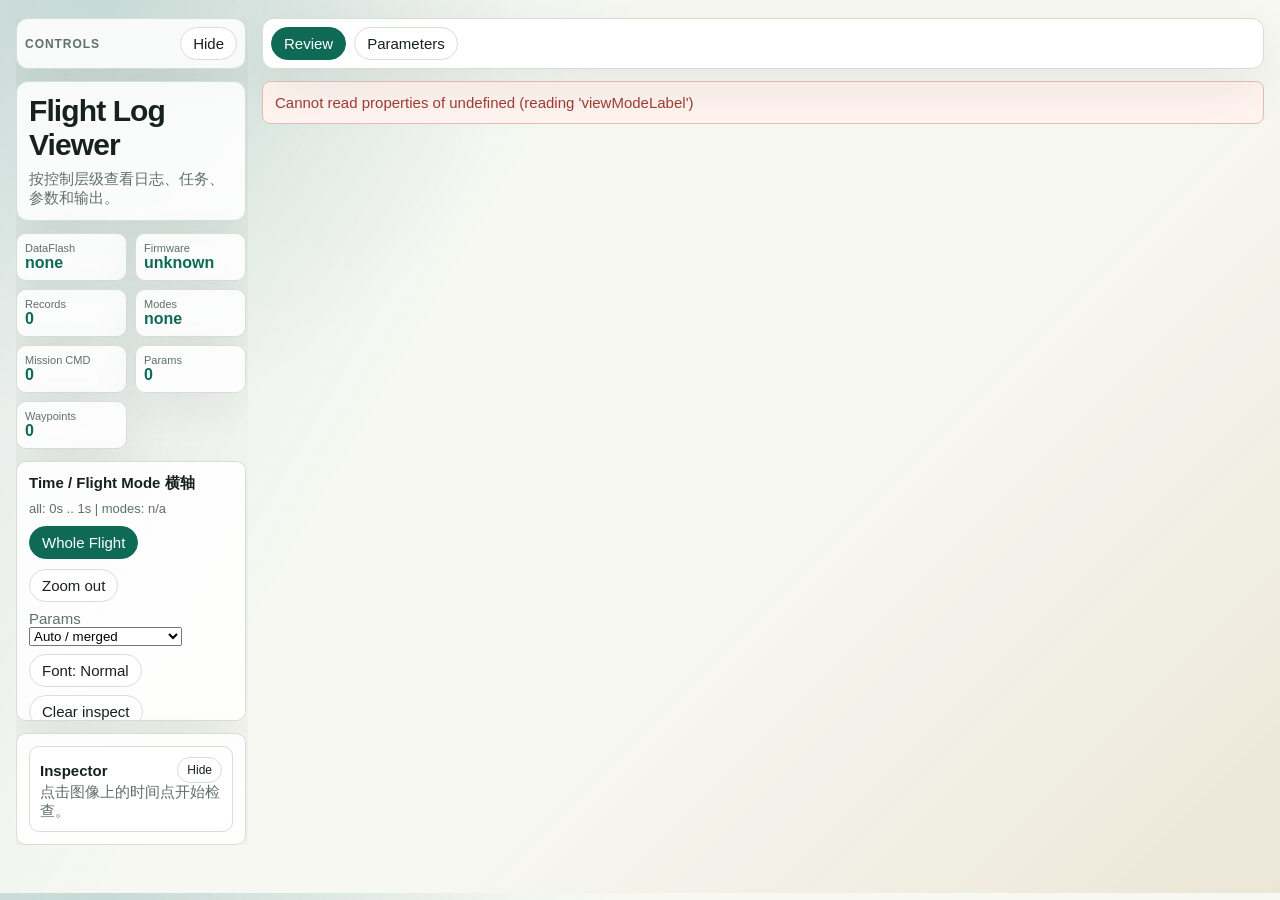
==== commit 476f59ee: "Add parameter mode and shared playback controls" ====
--- a/viewer/index.html
+++ b/viewer/index.html
@@ -94,7 +94,7 @@
       }
 
       main.controls-collapsed {
-        grid-template-columns: 42px minmax(0, 1fr);
+        grid-template-columns: 58px minmax(0, 1fr);
       }
 
       main.controls-collapsed .control-panel > :not(.control-strip) {
@@ -124,6 +124,44 @@
 
       main:not(.controls-collapsed) .control-title {
         writing-mode: horizontal-tb;
+      }
+
+      main.controls-collapsed .control-strip {
+        flex-direction: column;
+        justify-content: flex-start;
+        min-height: 132px;
+        overflow: visible;
+        padding: 8px 6px;
+      }
+
+      main.controls-collapsed #toggle-controls {
+        align-items: center;
+        display: inline-flex;
+        font-size: 18px;
+        height: 40px;
+        justify-content: center;
+        min-width: 40px;
+        padding: 0;
+        width: 40px;
+      }
+
+      .view-tabs {
+        align-items: center;
+        background: var(--panel);
+        border: 1px solid var(--line);
+        border-radius: 12px;
+        box-shadow: var(--shadow);
+        display: flex;
+        gap: 8px;
+        margin-bottom: 12px;
+        padding: 8px;
+        position: sticky;
+        top: 8px;
+        z-index: 9;
+      }
+
+      .app-view[hidden] {
+        display: none;
       }
 
       header {
@@ -421,11 +459,21 @@
         border: 1px solid var(--line);
         border-radius: 8px;
         max-height: 330px;
-        overflow: auto;
+        overflow-x: scroll;
+        overflow-y: auto;
+        overscroll-behavior-inline: contain;
+        scrollbar-gutter: stable;
+        -webkit-overflow-scrolling: touch;
       }
 
       .table-scroll table {
+        width: max-content;
         min-width: 100%;
+      }
+
+      .table-scroll td,
+      .table-scroll th {
+        overflow: visible;
       }
 
       .param-card {
@@ -466,6 +514,153 @@
         box-shadow: var(--shadow);
         margin: 8px 0 12px;
         padding: 8px;
+      }
+
+      .playback-dock {
+        align-items: center;
+        background: var(--panel);
+        background: color-mix(in srgb, var(--panel) 92%, var(--green) 8%);
+        border: 1px solid var(--line);
+        border-radius: 10px;
+        box-shadow: var(--shadow);
+        display: grid;
+        gap: 8px;
+        grid-template-columns: auto minmax(180px, 1fr) auto;
+        margin: 8px 0;
+        padding: 8px;
+        position: sticky;
+        top: 62px;
+        z-index: 6;
+      }
+
+      .playback-actions {
+        align-items: center;
+        display: flex;
+        flex-wrap: wrap;
+        gap: 6px;
+      }
+
+      .playback-dock input[type="range"] {
+        min-width: 0;
+        width: 100%;
+      }
+
+      .playback-time {
+        color: var(--muted);
+        font-variant-numeric: tabular-nums;
+        white-space: nowrap;
+      }
+
+      .parameter-workspace {
+        background: var(--panel);
+        border: 1px solid var(--line);
+        border-radius: 12px;
+        box-shadow: var(--shadow);
+        display: grid;
+        gap: 14px;
+        padding: 16px;
+      }
+
+      .parameter-header {
+        align-items: end;
+        background: transparent;
+        border: 0;
+        box-shadow: none;
+        display: flex;
+        gap: 16px;
+        justify-content: space-between;
+        padding: 0;
+      }
+
+      .parameter-header label,
+      .parameter-search {
+        display: grid;
+        gap: 5px;
+      }
+
+      .parameter-header select,
+      .parameter-search input {
+        background: var(--panel);
+        border: 1px solid var(--line);
+        border-radius: 8px;
+        color: var(--ink);
+        font: inherit;
+        min-width: min(420px, 70vw);
+        padding: 8px 10px;
+      }
+
+      .parameter-summary {
+        display: grid;
+        gap: 8px;
+        grid-template-columns: repeat(4, minmax(0, 1fr));
+      }
+
+      .parameter-summary > div {
+        background: var(--soft);
+        border: 1px solid var(--line);
+        border-radius: 9px;
+        display: grid;
+        gap: 4px;
+        padding: 10px;
+      }
+
+      .parameter-summary strong {
+        color: var(--green);
+        font-size: 18px;
+      }
+
+      .parameter-diagnostics {
+        display: grid;
+        gap: 8px;
+      }
+
+      .parameter-issue,
+      .parameter-ok {
+        border: 1px solid var(--line);
+        border-left: 4px solid var(--gold);
+        border-radius: 8px;
+        display: grid;
+        gap: 3px;
+        padding: 9px 11px;
+      }
+
+      .parameter-issue-error { border-left-color: var(--red); }
+      .parameter-issue-warning { border-left-color: var(--gold); }
+      .parameter-ok { border-left-color: var(--green); }
+
+      .parameter-issue span,
+      .parameter-ok,
+      .parameter-result-count {
+        color: var(--muted);
+        font-size: 13px;
+      }
+
+      .parameter-filterbar {
+        align-items: end;
+        display: grid;
+        gap: 10px;
+        grid-template-columns: minmax(260px, 0.6fr) minmax(0, 1.4fr);
+      }
+
+      .parameter-categories {
+        display: flex;
+        flex-wrap: wrap;
+        gap: 6px;
+      }
+
+      .parameter-categories button {
+        font-size: 12px;
+        padding: 5px 9px;
+      }
+
+      .parameter-table {
+        max-height: min(62vh, 720px);
+      }
+
+      .parameter-table td:nth-child(2),
+      .parameter-table td:nth-child(3) {
+        color: var(--ink);
+        font-variant-numeric: tabular-nums;
       }
 
       .track-quickbar {
@@ -878,6 +1073,20 @@
           grid-template-columns: 1fr;
         }
 
+        main.controls-collapsed {
+          grid-template-columns: 1fr;
+        }
+
+        main.controls-collapsed .control-strip {
+          flex-direction: row;
+          justify-content: space-between;
+          min-height: 0;
+        }
+
+        main.controls-collapsed .control-title {
+          writing-mode: horizontal-tb;
+        }
+
         .control-panel {
           max-height: none;
           overflow: visible;
@@ -902,6 +1111,28 @@
           height: 320px;
         }
 
+        .playback-dock {
+          grid-template-columns: 1fr;
+          position: static;
+        }
+
+        .parameter-header,
+        .parameter-filterbar {
+          align-items: stretch;
+          display: grid;
+          grid-template-columns: 1fr;
+        }
+
+        .parameter-header select,
+        .parameter-search input {
+          min-width: 0;
+          width: 100%;
+        }
+
+        .parameter-summary {
+          grid-template-columns: repeat(2, minmax(0, 1fr));
+        }
+
         .panel + .panel {
           border-left: 0;
           border-top: 1px solid var(--line);
@@ -918,7 +1149,7 @@
   <body>
     <main>
       <aside class="control-panel">
-        <div class="control-strip"><span class="control-title">Controls</span><button id="toggle-controls">Hide</button></div>
+        <div class="control-strip"><span class="control-title">Controls</span><button id="toggle-controls" aria-label="收起控制栏" title="收起控制栏">Hide</button></div>
         <header>
           <h1>Flight Log Viewer</h1>
           <p>按控制层级查看日志、任务、参数和输出。</p>
@@ -928,10 +1159,20 @@
         <div id="time-inspector"></div>
       </aside>
       <section class="viewer-panel">
-        <div id="app"></div>
+        <nav class="view-tabs" aria-label="Viewer mode">
+          <button class="active" data-view-mode="review">Review</button>
+          <button data-view-mode="parameters">Parameters</button>
+        </nav>
+        <div id="app" class="app-view" data-app-view="review"></div>
+        <div id="parameter-app" class="app-view" data-app-view="parameters" hidden></div>
       </section>
     </main>
 
+    <script src="js/mission-playback.js"></script>
+    <script src="js/playback-controller.js"></script>
+    <script src="js/hud-session.js"></script>
+    <script src="js/parameter-model.js"></script>
+    <script src="js/parameter-view.js"></script>
     <script src="js/track-camera.js"></script>
     <script src="js/track-hud.js"></script>
     <script>
@@ -951,7 +1192,7 @@
         "XKF0", "XKF1", "XKF2", "XKF3", "XKF4", "XKF5", "XKFD", "XKFM", "XKFS", "XKT", "XKTV", "XKV1", "XKV2", "XKY0", "XKY1",
         "NKF0", "NKF1", "NKF2", "NKF3", "NKF4", "NKF5",
       ];
-      const missionMessageNames = ["CMD", "MAVC", "EV", "TERR", "ORGN"];
+      const missionMessageNames = ["CMD", "MISE", "MAVC", "EV", "TERR", "ORGN"];
       const mavCmdNames = {
         16: "NAV_WAYPOINT",
         17: "NAV_LOITER_UNLIM",
@@ -986,12 +1227,8 @@
         trackShowPath: true,
         trackShowWaypoints: true,
         trackMarkerScope: "window",
-        trackMarkerTime: null,
-        trackPlaying: false,
-        trackPlaybackSpeed: 1,
-        trackPlaybackLastMs: null,
-        trackPlaybackFrame: null,
         trackHudVisible: true,
+        activeView: "review",
         missionSourceMode: "auto",
         missionOverrideStart: "",
         missionOverrideEnd: "",
@@ -1020,6 +1257,24 @@
       let currentTaskData = { sources: [] };
       let missionOverrideData = { rules: [] };
       let inspectorContext = null;
+      const playbackController = PlaybackController.create({
+        getBounds: () => trackMarkerBounds(),
+        getFallbackTime: () => state.range.end,
+        onTime: (snapshot) => {
+          syncTrackInspector(snapshot.time);
+          renderAllCharts();
+        },
+        onState: () => updatePlaybackControls(),
+      });
+      const hudSession = HudSession.create({
+        onCommand: (command, value) => {
+          if (command === "toggle") toggleTrackPlayback();
+          else if (command === "play") startTrackPlayback();
+          else if (command === "pause") stopTrackPlayback();
+          else if (command === "time") setTrackMarkerTime(value);
+          else if (command === "speed") playbackController.setSpeed(value);
+        },
+      });
 
       async function loadJson(path) {
         const response = await fetch(path);
@@ -1288,89 +1543,43 @@
         }
       }
 
+      let missionPlaybackCache = null;
+
+      function missionPlaybackModel() {
+        const cacheKey = [missionSourceData, currentTaskData, missionOverrideData, state.localMissionOverrideRules, state.missionSourceMode];
+        if (missionPlaybackCache?.key.every((value, index) => value === cacheKey[index])) return missionPlaybackCache.model;
+        const model = MissionPlayback.createModel({
+          missionData: missionSourceData,
+          currentTaskData,
+          overrideData: missionOverrideData,
+          localOverrideRules: state.localMissionOverrideRules,
+          sourceMode: state.missionSourceMode,
+          formatNumber: (value) => fmt.format(value),
+          commandName,
+          validGeo,
+        });
+        missionPlaybackCache = { key: cacheKey, model };
+        return model;
+      }
+
       function missionSources() {
-        return Array.isArray(missionSourceData?.sources) ? missionSourceData.sources : [];
-      }
-
-      function currentTaskSources() {
-        return Array.isArray(currentTaskData?.sources) ? currentTaskData.sources : [];
-      }
-
-      function sourceKind(source) {
-        return String(source?.kind || source?.quality?.kind || "");
-      }
-
-      function sourceMatchesId(source, sourceId) {
-        if (!source || !sourceId) return false;
-        const id = String(source.id || "");
-        const wanted = String(sourceId);
-        if (id === wanted) return true;
-        const kind = sourceKind(source);
-        if (wanted === "onboard_cmd") return id.startsWith("onboard_cmd") || kind === "dataflash_cmd" || kind === "logged_route";
-        if (wanted === "external_wp") return id.startsWith("external_wp") || kind === "external_waypoints";
-        if (wanted === "tlog_mission") return id.startsWith("tlog_mission") || kind === "tlog_mission";
-        return false;
-      }
-
-      function missionSourceById(sourceId) {
-        return missionSources().find((source) => sourceMatchesId(source, sourceId)) || null;
-      }
-
-      function missionSourceVersions(source) {
-        if (Array.isArray(source?.versions)) return source.versions;
-        if (Array.isArray(source?.route_versions)) return source.route_versions;
-        return [];
+        return missionPlaybackModel().sources;
       }
 
       function missionSourceItems(source) {
-        if (Array.isArray(source?.items) && source.items.length) return source.items;
-        const versions = missionSourceVersions(source);
-        for (let index = versions.length - 1; index >= 0; index -= 1) {
-          if (Array.isArray(versions[index]?.items) && versions[index].items.length) return versions[index].items;
-        }
-        return [];
-      }
-
-      function missionRouteKey(source, version, index = 0) {
-        const sourceId = source?.id || "summary";
-        if (!version) return `${sourceId}:static`;
-        const start = missionNumber(version.start_s) !== null ? fmt.format(Number(version.start_s)) : "static";
-        const end = missionNumber(version.end_s) !== null ? fmt.format(Number(version.end_s)) : "end";
-        const count = Array.isArray(version.items) ? version.items.length : 0;
-        return `${sourceId}:v${index}:${start}:${end}:${count}`;
+        return missionPlaybackModel().source.items(source);
       }
 
       function missionRouteEntries(source) {
-        if (!source) return [];
-        const versions = missionSourceVersions(source);
-        if (versions.length) {
-          return versions.map((version, index) => ({
-            source,
-            version,
-            index,
-            key: missionRouteKey(source, version, index),
-            items: Array.isArray(version.items) ? version.items : [],
-          }));
-        }
-        const items = missionSourceItems(source);
-        return items.length ? [{ source, version: null, index: 0, key: missionRouteKey(source, null, 0), items }] : [];
+        return missionPlaybackModel().route.entries(source);
       }
 
       function missionRouteEntryAt(source, time) {
-        const entries = missionRouteEntries(source);
-        if (!entries.length) return null;
-        const version = missionVersionAt(source, time);
-        if (version) return entries.find((entry) => entry.version === version) || entries[0];
-        return entries[0];
+        return missionPlaybackModel().route.at(source, time);
       }
 
       function missionRouteLabel(entry) {
-        if (!entry) return "route missing";
-        const count = Array.isArray(entry.items) ? entry.items.length : 0;
-        if (!entry.version) return `static route (${count})`;
-        const start = missionNumber(entry.version.start_s) !== null ? `${fmt.format(Number(entry.version.start_s))}s` : "static";
-        const end = missionNumber(entry.version.end_s) !== null ? `${fmt.format(Number(entry.version.end_s))}s` : "end";
-        return `V${entry.index + 1} ${start}..${end} (${count})`;
+        return missionPlaybackModel().route.label(entry);
       }
 
       function missionRouteVisibilityMode(entry) {
@@ -1403,163 +1612,40 @@
           .filter((row) => validGeo(Number(row.lat), Number(row.lon)));
       }
 
-      function currentTaskSourceForMission(source) {
-        if (!source) return null;
-        return currentTaskSources().find((taskSource) => sourceMatchesId(taskSource, source.id)) || null;
-      }
-
-      function missionSourceEvents(source) {
-        if (Array.isArray(source?.events) && source.events.length) return source.events;
-        const taskSource = currentTaskSourceForMission(source);
-        if (Array.isArray(taskSource?.events) && taskSource.events.length) return taskSource.events;
-        if (Array.isArray(source?.current_events) && source.current_events.length) return source.current_events;
-        return [];
-      }
-
       function sourceHasItems(source) {
-        return missionSourceItems(source).length > 0;
-      }
-
-      function isTlogMissionSource(source) {
-        const id = String(source?.id || "");
-        return id === "tlog_mission" || id.startsWith("tlog_mission") || sourceKind(source) === "tlog_mission";
-      }
-
-      function isOnboardMissionSource(source) {
-        const id = String(source?.id || "");
-        const kind = sourceKind(source);
-        return id === "onboard_cmd" || id.startsWith("onboard_cmd") || kind === "dataflash_cmd" || kind === "logged_route";
-      }
-
-      function isExternalWaypointSource(source) {
-        const id = String(source?.id || "");
-        return id === "external_wp" || id.startsWith("external_wp") || sourceKind(source) === "external_waypoints";
-      }
-
-      function tlogRouteComplete(source) {
-        if (!source || !isTlogMissionSource(source) || !sourceHasItems(source)) return false;
-        if (!missionSourceEvents(source).length) return false;
-        return source.quality?.route_complete !== false;
+        return missionPlaybackModel().source.hasItems(source);
       }
 
       function autoMissionSource() {
-        const sources = missionSources();
-        const completeTlog = sources.find((source) => tlogRouteComplete(source));
-        const onboard = sources.find((source) => isOnboardMissionSource(source) && sourceHasItems(source));
-        const external = sources.find((source) => isExternalWaypointSource(source) && sourceHasItems(source));
-        const partialTlog = sources.find((source) => isTlogMissionSource(source) && sourceHasItems(source));
-        return completeTlog || onboard || external || partialTlog || null;
+        return missionPlaybackModel().selection.auto();
       }
 
       function allMissionOverrideRules() {
-        return [...(missionOverrideData?.rules || []), ...state.localMissionOverrideRules]
-          .filter((rule) => finite(Number(rule.start_s)) && finite(Number(rule.end_s)) && Number(rule.end_s) >= Number(rule.start_s));
+        return missionPlaybackModel().selection.rules();
       }
 
       function missionOverrideAt(time) {
-        if (!finite(time)) return null;
-        const matches = allMissionOverrideRules().filter((rule) => time >= Number(rule.start_s) && time <= Number(rule.end_s));
-        return matches.length ? matches[matches.length - 1] : null;
+        return missionPlaybackModel().selection.overrideAt(time);
       }
 
       function selectedMissionSource(time = trackMarkerTime()) {
-        const rule = missionOverrideAt(time);
-        if (rule?.source_id) return missionSourceById(rule.source_id) || autoMissionSource();
-        if (state.missionSourceMode && state.missionSourceMode !== "auto") return missionSourceById(state.missionSourceMode) || autoMissionSource();
-        return autoMissionSource();
+        return missionPlaybackModel().selection.sourceAt(time);
       }
 
       function missionNumber(value) {
-        return value === null || value === undefined || value === "" || !finite(Number(value)) ? null : Number(value);
+        return MissionPlayback.missionNumber(value);
       }
 
       function missionVersionAt(source, time) {
-        const versions = missionSourceVersions(source);
-        if (!versions.length || missionNumber(time) === null) return null;
-        let selected = null;
-        for (const version of versions) {
-          const start = missionNumber(version.start_s) ?? -Infinity;
-          const end = missionNumber(version.end_s) ?? Infinity;
-          if (time >= start && time < end) selected = version;
-          if (start > time) break;
-        }
-        return selected || versions.find((version) => Array.isArray(version.items) && version.items.length) || null;
-      }
-
-      function missionItemsAt(source, time) {
-        const version = missionVersionAt(source, time);
-        return Array.isArray(version?.items) && version.items.length ? version.items : missionSourceItems(source);
+        return missionPlaybackModel().route.versionAt(source, time);
       }
 
       function missionItemBySeq(source, seq, time = trackMarkerTime()) {
-        if (!source || missionNumber(seq) === null) return null;
-        return missionItemsAt(source, time).find((item) => Number(item.seq) === Number(seq)) || null;
-      }
-
-      function missionVersionTimedItems(source, time) {
-        const version = missionVersionAt(source, time);
-        const items = Array.isArray(version?.items) ? version.items : [];
-        return items.filter((item) => missionNumber(item.time_s) !== null);
-      }
-
-      function previousMissionEvent(source, time) {
-        const versionItems = missionVersionTimedItems(source, time);
-        const rawEvents = missionSourceEvents(source).filter((event) => missionNumber(event.time_s) !== null);
-        const events = isOnboardMissionSource(source) && versionItems.length ? versionItems : rawEvents;
-        return previousRow(events.sort((a, b) => Number(a.time_s) - Number(b.time_s)), time);
+        return missionPlaybackModel().route.itemBySeq(source, seq, time);
       }
 
       function missionInfoAt(time) {
-        const mode = findModeAt(time);
-        const rule = missionOverrideAt(time);
-        const source = selectedMissionSource(time);
-        const sourceId = source?.id || "missing";
-        const sourceLabel = source?.label || "missing";
-        const activeRoute = missionRouteEntryAt(source, time);
-        const routeLabel = activeRoute ? missionRouteLabel(activeRoute) : "route missing";
-        if (!mode || mode.name !== "AUTO") return { status: "missing", label: "not AUTO", detail: "mission inactive", source: sourceLabel, source_id: sourceId, route: routeLabel };
-        if (!source) return { status: "missing", label: "no mission source", detail: "missing", source: "missing", source_id: "missing", route: routeLabel };
-
-        let seq = missionNumber(rule?.seq);
-        let event = null;
-        if (seq === null) {
-          event = previousMissionEvent(source, time);
-          if (event) seq = missionNumber(event.seq);
-        }
-        const item = seq === null ? null : missionItemBySeq(source, seq, time);
-        const used = item || event;
-        if (!used) {
-          return {
-            status: sourceHasItems(source) ? "derived" : "missing",
-            label: `${sourceLabel}: seq unknown`,
-            detail: rule ? `manual source override ${Number(rule.start_s).toFixed(1)}s..${Number(rule.end_s).toFixed(1)}s` : "no timed current item",
-            source: sourceLabel,
-            source_id: sourceId,
-            route: routeLabel,
-            seq: null,
-          };
-        }
-
-        const command = used.command ?? used.CId;
-        const commandLabel = used.command_name || commandName(command);
-        const lat = used.lat ?? used.Lat;
-        const lon = used.lon ?? used.Lng;
-        const alt = used.alt ?? used.Alt;
-        const age = event?.time_s !== undefined && finite(Number(event.time_s)) ? Math.max(0, time - Number(event.time_s)) : null;
-        const target = validGeo(Number(lat), Number(lon)) ? `${fmt.format(lat)}, ${fmt.format(lon)}, ${fmt.format(alt)}m` : `alt ${fmt.format(alt)}`;
-        const suffix = rule ? "manual override" : state.missionSourceMode !== "auto" ? "selected source" : "auto source";
-        return {
-          status: rule ? "direct" : event ? "direct" : "derived",
-          label: `${commandLabel} #${finite(Number(seq)) ? Number(seq) : "?"}`,
-          detail: `${target}${age !== null ? ` | age ${fmt.format(age)}s` : ""}`,
-          planned: `${sourceLabel} | ${suffix}`,
-          params: Array.isArray(used.params) ? used.params.map((value, index) => `P${index + 1}=${fmt.format(value)}`).join(" ") : "",
-          source: sourceLabel,
-          source_id: sourceId,
-          route: routeLabel,
-          seq,
-          override: rule || null,
-        };
+        return missionPlaybackModel().taskAt(time, findModeAt(time));
       }
 
       function waypointRowFromMissionItem(item) {
@@ -1590,8 +1676,7 @@
       }
 
       function currentNavigationSeq(time = trackMarkerTime()) {
-        const info = missionInfoAt(time);
-        return missionNumber(info.seq);
+        return missionPlaybackModel().currentSeqAt(time, findModeAt(time));
       }
 
       function waypointHighlightMatches(row) {
@@ -1777,8 +1862,7 @@
 
       function parameterResolveTime() {
         if (finite(state.inspectorTime)) return state.inspectorTime;
-        if (finite(state.trackMarkerTime)) return trackMarkerTime();
-        return state.range.end;
+        return trackMarkerTime();
       }
 
       function selectedParameterSet() {
@@ -2096,6 +2180,8 @@
           <div class="readout" id="${id}-readout"></div>
         </div>
         <div class="chart-control-bar">
+          <button data-chart-playback-toggle="${id}">Play</button>
+          <span class="playback-time" data-chart-playback-time="${id}"></span>
           <button data-scale-reset="${id}">Reset scale</button>
           <button data-scale-in="${id}">Scale +</button>
           <button data-scale-out="${id}">Scale -</button>
@@ -2112,6 +2198,8 @@
           <div class="readout" id="${id}-readout"></div>
         </div>
         <div class="chart-control-bar">
+          <button data-chart-playback-toggle="${id}">Play</button>
+          <span class="playback-time" data-chart-playback-time="${id}"></span>
           <button data-scale-reset="${id}">Reset 3D</button>
           <button data-scale-in="${id}">Scale +</button>
           <button data-scale-out="${id}">Scale -</button>
@@ -2238,10 +2326,7 @@
       }
 
       function trackMarkerTime() {
-        const bounds = trackMarkerBounds();
-        const fallback = finite(state.range.end) ? state.range.end : bounds.start;
-        const value = finite(state.trackMarkerTime) ? state.trackMarkerTime : fallback;
-        return clamp(value, bounds.start, bounds.end);
+        return playbackController.time();
       }
 
       function syncTrackInspector(time) {
@@ -2249,56 +2334,25 @@
         renderInspector();
       }
 
-      function setTrackMarkerTime(time, syncInspector = true) {
-        const bounds = trackMarkerBounds();
-        state.trackMarkerTime = clamp(Number(time), bounds.start, bounds.end);
-        if (syncInspector) syncTrackInspector(state.trackMarkerTime);
-        renderAllCharts();
+      function setTrackMarkerTime(time) {
+        return playbackController.setTime(time);
       }
 
       function stopTrackPlayback() {
-        state.trackPlaying = false;
-        state.trackPlaybackLastMs = null;
-        if (state.trackPlaybackFrame) cancelAnimationFrame(state.trackPlaybackFrame);
-        state.trackPlaybackFrame = null;
-        updateTrackControls();
+        playbackController.pause();
       }
 
       function trackPlaybackStep(nowMs) {
-        if (!state.trackPlaying) return;
-        const bounds = trackMarkerBounds();
-        const last = state.trackPlaybackLastMs ?? nowMs;
-        const dt = Math.max(0, (nowMs - last) / 1000) * state.trackPlaybackSpeed;
-        state.trackPlaybackLastMs = nowMs;
-        const next = trackMarkerTime() + dt;
-        if (next >= bounds.end) {
-          state.trackMarkerTime = bounds.end;
-          syncTrackInspector(state.trackMarkerTime);
-          state.trackPlaying = false;
-          state.trackPlaybackLastMs = null;
-          state.trackPlaybackFrame = null;
-          renderAllCharts();
-          return;
-        }
-        state.trackMarkerTime = next;
-        syncTrackInspector(state.trackMarkerTime);
-        renderAllCharts();
-        state.trackPlaybackFrame = requestAnimationFrame(trackPlaybackStep);
+        playbackController.tick(nowMs);
       }
 
       function startTrackPlayback() {
-        const bounds = trackMarkerBounds();
-        if (trackMarkerTime() >= bounds.end) state.trackMarkerTime = bounds.start;
         state.missionRouteViewMode = "current";
-        state.trackPlaying = true;
-        state.trackPlaybackLastMs = null;
-        if (state.trackPlaybackFrame) cancelAnimationFrame(state.trackPlaybackFrame);
-        state.trackPlaybackFrame = requestAnimationFrame(trackPlaybackStep);
-        updateTrackControls();
+        playbackController.play();
       }
 
       function toggleTrackPlayback() {
-        if (state.trackPlaying) stopTrackPlayback();
+        if (playbackController.snapshot().playing) stopTrackPlayback();
         else startTrackPlayback();
       }
 
@@ -2315,10 +2369,22 @@
         </div>`;
       }
 
-      function trackControlsHtml() {
+      function playbackDockHtml() {
         const bounds = trackMarkerBounds();
         const span = Math.max(bounds.end - bounds.start, 1);
         const step = Math.max(span / 1200, 0.02);
+        const playback = playbackController.snapshot();
+        return `<div class="playback-dock">
+          <div class="playback-actions">
+            <button data-playback-toggle class="${playback.playing ? "active" : ""}">${playback.playing ? "Pause" : "Play"}</button>
+            ${[0.25, 0.5, 1, 2, 4, 8].map((speed) => `<button class="${playback.speed === speed ? "active" : ""}" data-track-speed="${speed}">${speed}x</button>`).join("")}
+          </div>
+          <input id="track-marker-time" aria-label="Playback time" type="range" min="${bounds.start}" max="${bounds.end}" step="${step}" value="${trackMarkerTime()}">
+          <span class="playback-time" id="track-marker-text">${fmt.format(trackMarkerTime())}s</span>
+        </div>`;
+      }
+
+      function trackControlsHtml() {
         const modeButtons = trackModeNames().map((name) => `<button class="${state.trackModeFilter === name ? "active" : ""}" data-track-mode-filter="${escapeHtml(name)}">${name === "all" ? "All modes" : escapeHtml(name)}</button>`).join("");
         const bothVisible = state.trackShowPath && state.trackShowWaypoints;
         const cameraModes = [
@@ -2329,26 +2395,12 @@
         ].map(([mode, label]) => `<button class="${state.track3dViewMode === mode ? "active" : ""}" data-track-camera-mode="${mode}">${label}</button>`).join("");
         return `<div class="track-controls">
           <div class="track-quickbar">
-            <button id="track-hud-toggle" class="${state.trackHudVisible ? "active" : ""}">${state.trackHudVisible ? "隐藏 HUD" : "显示 HUD"}</button>
             <button class="${state.trackShowPath ? "active" : ""}" data-track-visible="path">航迹 ${state.trackShowPath ? "显示" : "隐藏"}</button>
             <button class="${state.trackShowWaypoints ? "active" : ""}" data-track-visible="waypoints">Waypoint ${state.trackShowWaypoints ? "显示" : "隐藏"}</button>
             <button class="${bothVisible ? "active" : ""}" data-track-visible="both">${bothVisible ? "隐藏航迹+Waypoint" : "显示航迹+Waypoint"}</button>
-            <button id="track-play-toggle">${state.trackPlaying ? "Pause" : "Play"}</button>
             <button id="track-marker-inspect">Marker=Inspect</button>
             <button id="track-marker-path-end">Marker=Path end</button>
           </div>
-          <details class="track-details" open>
-            <summary>Plane marker / playback</summary>
-            <div class="track-details-body">
-              <div class="track-section-title"><strong>Plane marker</strong><span class="range-text" id="track-marker-text"></span></div>
-              <div class="track-button-row">
-                <button class="${state.trackMarkerScope === "window" ? "active" : ""}" data-track-marker-scope="window">Marker range: window</button>
-                <button class="${state.trackMarkerScope === "full" ? "active" : ""}" data-track-marker-scope="full">Marker range: full</button>
-                ${[0.25, 0.5, 1, 2, 4, 8].map((speed) => `<button class="${state.trackPlaybackSpeed === speed ? "active" : ""}" data-track-speed="${speed}">${speed}x</button>`).join("")}
-              </div>
-              <label class="track-slider-row">Plane time<input id="track-marker-time" type="range" min="${bounds.start}" max="${bounds.end}" step="${step}" value="${trackMarkerTime()}"></label>
-            </div>
-          </details>
           <details class="track-details">
             <summary>Path / flight mode filters</summary>
             <div class="track-details-body">
@@ -2356,6 +2408,8 @@
               <div class="track-button-row">
                 <button class="${state.trackPathMode === "window" ? "active" : ""}" data-track-path-mode="window">显示当前窗口航迹</button>
                 <button class="${state.trackPathMode === "full" ? "active" : ""}" data-track-path-mode="full">显示全程航迹</button>
+                <button class="${state.trackMarkerScope === "window" ? "active" : ""}" data-track-marker-scope="window">Marker: window</button>
+                <button class="${state.trackMarkerScope === "full" ? "active" : ""}" data-track-marker-scope="full">Marker: full</button>
               </div>
               <div class="track-button-row">${modeButtons}</div>
             </div>
@@ -2370,6 +2424,8 @@
               <div class="track-section-title"><strong>3D camera</strong><span class="range-text" id="track-3d-view-text"></span></div>
               <div class="track-button-row">${cameraModes}</div>
               <div class="track-button-row">
+                <button id="track-hud-toggle" class="${state.trackHudVisible ? "active" : ""}">${state.trackHudVisible ? "隐藏 HUD" : "显示 HUD"}</button>
+                <button id="track-hud-popout">弹出 HUD</button>
                 <button class="${state.track3dOverheadLock ? "active" : ""}" data-track-3d-lock-toggle>俯瞰限制 ${state.track3dOverheadLock ? "开" : "关"}</button>
               </div>
             </div>
@@ -2377,18 +2433,32 @@
         </div>`;
       }
 
-      function updateTrackControls() {
-        const bounds = trackMarkerBounds();
-        const marker = trackMarkerTime();
+      function updatePlaybackControls() {
+        const playback = playbackController.snapshot();
+        document.querySelectorAll("[data-playback-toggle], [data-chart-playback-toggle]").forEach((button) => {
+          button.textContent = playback.playing ? "Pause" : "Play";
+          button.classList.toggle("active", playback.playing);
+        });
+        document.querySelectorAll("[data-chart-playback-time]").forEach((node) => {
+          node.textContent = `${fmt.format(playback.time)}s`;
+        });
+        document.querySelectorAll("[data-track-speed]").forEach((button) => {
+          button.classList.toggle("active", Number(button.dataset.trackSpeed) === playback.speed);
+        });
         const slider = document.querySelector("#track-marker-time");
         if (slider) {
-          slider.min = bounds.start;
-          slider.max = bounds.end;
-          slider.step = Math.max((bounds.end - bounds.start) / 1200, 0.02);
-          if (document.activeElement !== slider) slider.value = marker;
+          slider.min = playback.bounds.start;
+          slider.max = playback.bounds.end;
+          slider.step = Math.max((playback.bounds.end - playback.bounds.start) / 1200, 0.02);
+          if (document.activeElement !== slider) slider.value = playback.time;
         }
         const markerText = document.querySelector("#track-marker-text");
-        if (markerText) markerText.textContent = `${fmt.format(marker)}s | ${fmt.format(bounds.start)}s..${fmt.format(bounds.end)}s`;
+        if (markerText) markerText.textContent = `${fmt.format(playback.time)}s | ${fmt.format(playback.bounds.start)}s..${fmt.format(playback.bounds.end)}s`;
+      }
+
+      function updateTrackControls() {
+        updatePlaybackControls();
+        const marker = trackMarkerTime();
         const pathRange = trackPathRange();
         const pathText = document.querySelector("#track-path-text");
         if (pathText) pathText.textContent = `${state.trackPathMode === "full" ? "Full" : "Window"}: ${fmt.format(pathRange.start)}s..${fmt.format(pathRange.end)}s | ${state.trackModeFilter === "all" ? "all modes" : state.trackModeFilter}`;
@@ -2413,14 +2483,6 @@
         document.querySelectorAll("[data-track-marker-scope]").forEach((button) => {
           button.classList.toggle("active", button.dataset.trackMarkerScope === state.trackMarkerScope);
         });
-        document.querySelectorAll("[data-track-speed]").forEach((button) => {
-          button.classList.toggle("active", Number(button.dataset.trackSpeed) === state.trackPlaybackSpeed);
-        });
-        const playButton = document.querySelector("#track-play-toggle");
-        if (playButton) {
-          playButton.textContent = state.trackPlaying ? "Pause" : "Play";
-          playButton.classList.toggle("active", state.trackPlaying);
-        }
         const hudButton = document.querySelector("#track-hud-toggle");
         if (hudButton) {
           hudButton.textContent = state.trackHudVisible ? "隐藏 HUD" : "显示 HUD";
@@ -2451,7 +2513,7 @@
       }
 
       function bindTrackControls() {
-        const controls = document.querySelector(".track-controls");
+        const controls = document.querySelector('[data-layer="1"]');
         if (!controls || controls.dataset.bound === "true") return;
         controls.dataset.bound = "true";
 
@@ -2462,6 +2524,13 @@
           if (button.id === "track-hud-toggle") {
             state.trackHudVisible = !state.trackHudVisible;
             updateTrackControls();
+            updateTrackHud();
+            return;
+          }
+
+          if (button.id === "track-hud-popout") {
+            const opened = hudSession.open("hud.html");
+            button.textContent = opened ? "HUD 已弹出" : "浏览器阻止了弹窗";
             updateTrackHud();
             return;
           }
@@ -2502,8 +2571,7 @@
           }
 
           if (button.dataset.trackSpeed) {
-            state.trackPlaybackSpeed = Number(button.dataset.trackSpeed) || 1;
-            updateTrackControls();
+            playbackController.setSpeed(button.dataset.trackSpeed);
             return;
           }
 
@@ -2558,13 +2626,13 @@
             const source = selectedMissionSource(start) || autoMissionSource();
             if (source && finite(start) && finite(end)) {
               const seqValue = Number(state.missionOverrideSeq);
-              state.localMissionOverrideRules.push({
+              state.localMissionOverrideRules = [...state.localMissionOverrideRules, {
                 start_s: start,
                 end_s: end,
                 source_id: source.id,
                 seq: finite(seqValue) ? seqValue : null,
                 label: "viewer local override",
-              });
+              }];
               saveLocalMissionOverrides();
               renderAllCharts();
             }
@@ -2578,7 +2646,7 @@
             return;
           }
 
-          if (button.id === "track-play-toggle") {
+          if (button.hasAttribute("data-playback-toggle")) {
             toggleTrackPlayback();
             return;
           }
@@ -2635,14 +2703,12 @@
 
       function updateTrackHud() {
         const canvas = document.querySelector("#track-hud-overlay");
-        if (!canvas) return;
-        canvas.classList.toggle("hidden", !state.trackHudVisible);
+        if (canvas) canvas.classList.toggle("hidden", !state.trackHudVisible);
         const toggle = document.querySelector("#track-hud-toggle");
         if (toggle) {
           toggle.textContent = state.trackHudVisible ? "隐藏 HUD" : "显示 HUD";
           toggle.classList.toggle("active", state.trackHudVisible);
         }
-        if (!state.trackHudVisible) return;
         const trackConfig = charts.get("track-chart");
         const track3dConfig = charts.get("track-3d-chart");
         if (!trackConfig && !track3dConfig) return;
@@ -2663,7 +2729,7 @@
         const att = attSample?.row || {};
         const mode = findModeAt(time);
         const mission = missionInfoAt(time);
-        window.TrackHud?.draw(canvas, {
+        const values = {
           modeName: mode?.name || "unknown",
           mission,
           roll: numericFrom(att, ["Roll"]),
@@ -2680,7 +2746,29 @@
           navRoll: numericFrom(nav, ["NavRoll"]),
           navPitch: numericFrom(nav, ["NavPitch"]),
           navHeading: numericFrom(ntun, ["NavBrg", "TBrg"]),
+        };
+        if (canvas && state.trackHudVisible) window.TrackHud?.draw(canvas, values);
+        hudSession.publish({ values, playback: playbackController.snapshot() });
+      }
+
+      function setActiveView(mode) {
+        state.activeView = mode === "parameters" ? "parameters" : "review";
+        document.querySelectorAll("[data-view-mode]").forEach((button) => {
+          button.classList.toggle("active", button.dataset.viewMode === state.activeView);
         });
+        document.querySelectorAll("[data-app-view]").forEach((view) => {
+          view.hidden = view.dataset.appView !== state.activeView;
+        });
+        if (state.activeView === "review") renderAllCharts();
+      }
+
+      function bindViewTabs() {
+        document.querySelectorAll("[data-view-mode]").forEach((button) => {
+          if (button.dataset.bound === "true") return;
+          button.dataset.bound = "true";
+          button.addEventListener("click", () => setActiveView(button.dataset.viewMode));
+        });
+        setActiveView(state.activeView);
       }
 
       function renderToolbar() {
@@ -3858,6 +3946,7 @@
         const zoomIn = document.querySelector(`[data-scale-in="${config.id}"]`);
         const zoomOut = document.querySelector(`[data-scale-out="${config.id}"]`);
         const hClear = document.querySelector(`[data-href-clear="${config.id}"]`);
+        const playbackToggle = document.querySelector(`[data-chart-playback-toggle="${config.id}"]`);
         if (!reset || !zoomIn || !zoomOut || config.controlsBound) return;
         config.controlsBound = true;
         if (config.type === "track") {
@@ -3901,6 +3990,7 @@
           state.hRefs[config.id] = [];
           renderAllCharts();
         });
+        playbackToggle?.addEventListener("click", toggleTrackPlayback);
       }
 
       function syncTrackMissionRoute(config) {
@@ -4323,8 +4413,10 @@
           loadJsonOptional("../public-data/domains/current_tasks.json"),
           loadJsonOptional("../public-data/series/mission-sources.json"),
           loadJsonOptional("../project-data/mission-overrides.json"),
+          loadJsonOptional("../public-data/domains/parameters.json"),
+          loadJsonOptional("data/parameter-catalog-plane-4.7.json"),
         ]);
-        const [summaryRaw, manifestRaw, trackRaw, missionRaw, attitudeRaw, navigationRaw, tecsRaw, pidRaw, motionRaw, ioRaw, eventsRaw, modesRaw, missionDomainRaw, currentTasksRaw, missionSourcesRaw, missionOverridesRaw] = loaded;
+        const [summaryRaw, manifestRaw, trackRaw, missionRaw, attitudeRaw, navigationRaw, tecsRaw, pidRaw, motionRaw, ioRaw, eventsRaw, modesRaw, missionDomainRaw, currentTasksRaw, missionSourcesRaw, missionOverridesRaw, parameterDomainRaw, parameterCatalogRaw] = loaded;
         const summary = summaryRaw || defaultSummary();
         const manifest = manifestRaw || defaultManifest();
         const track = withMessages(trackRaw, ["POS", "GPS"]);
@@ -4384,7 +4476,11 @@
         document.querySelector("#toggle-controls")?.addEventListener("click", () => {
           const root = document.querySelector("main");
           root.classList.toggle("controls-collapsed");
-          document.querySelector("#toggle-controls").textContent = root.classList.contains("controls-collapsed") ? "Show" : "Hide";
+          const collapsed = root.classList.contains("controls-collapsed");
+          const toggle = document.querySelector("#toggle-controls");
+          toggle.textContent = collapsed ? "›" : "Hide";
+          toggle.setAttribute("aria-label", collapsed ? "展开控制栏" : "收起控制栏");
+          toggle.title = collapsed ? "展开控制栏" : "收起控制栏";
           renderAllCharts();
         });
 
@@ -4434,7 +4530,7 @@
             1,
             "Track / Geometry",
             "当前任务、航迹窗口和 3D 姿态复现。",
-            `${missionStatusStripHtml()}${trackControlsHtml()}${chartPanel("track-chart")}${track3dPanel()}`,
+            `${missionStatusStripHtml()}${playbackDockHtml()}${chartPanel("track-chart")}${trackControlsHtml()}${track3dPanel()}`,
             `<details open><summary>Waypoints</summary>${trackWaypointPanelHtml()}</details><details><summary>Track metadata</summary><div class="note">Lat ${stats(track.messages.POS, "Lat")}<br>Lng ${stats(track.messages.POS, "Lng")}<br>Alt ${stats(track.messages.POS, "Alt")}<br>ATT ${attitude.messages.ATT.length}</div></details>`,
           ),
           layer(
@@ -4581,6 +4677,13 @@
           { id: "custom-chart", type: "line", yLabel: "custom", series: [] },
         ]);
         bindCustomChartControls(buildDataCatalog([track, mission, attitude, navigation, tecs, pid, motion, io, events]));
+        const parameterModel = ParameterModel.create({
+          domain: parameterDomainRaw || {},
+          summary,
+          catalog: parameterCatalogRaw || {},
+        });
+        ParameterView.create({ root: document.querySelector("#parameter-app"), model: parameterModel });
+        bindViewTabs();
         window.addEventListener("resize", renderAllCharts);
       }
 
